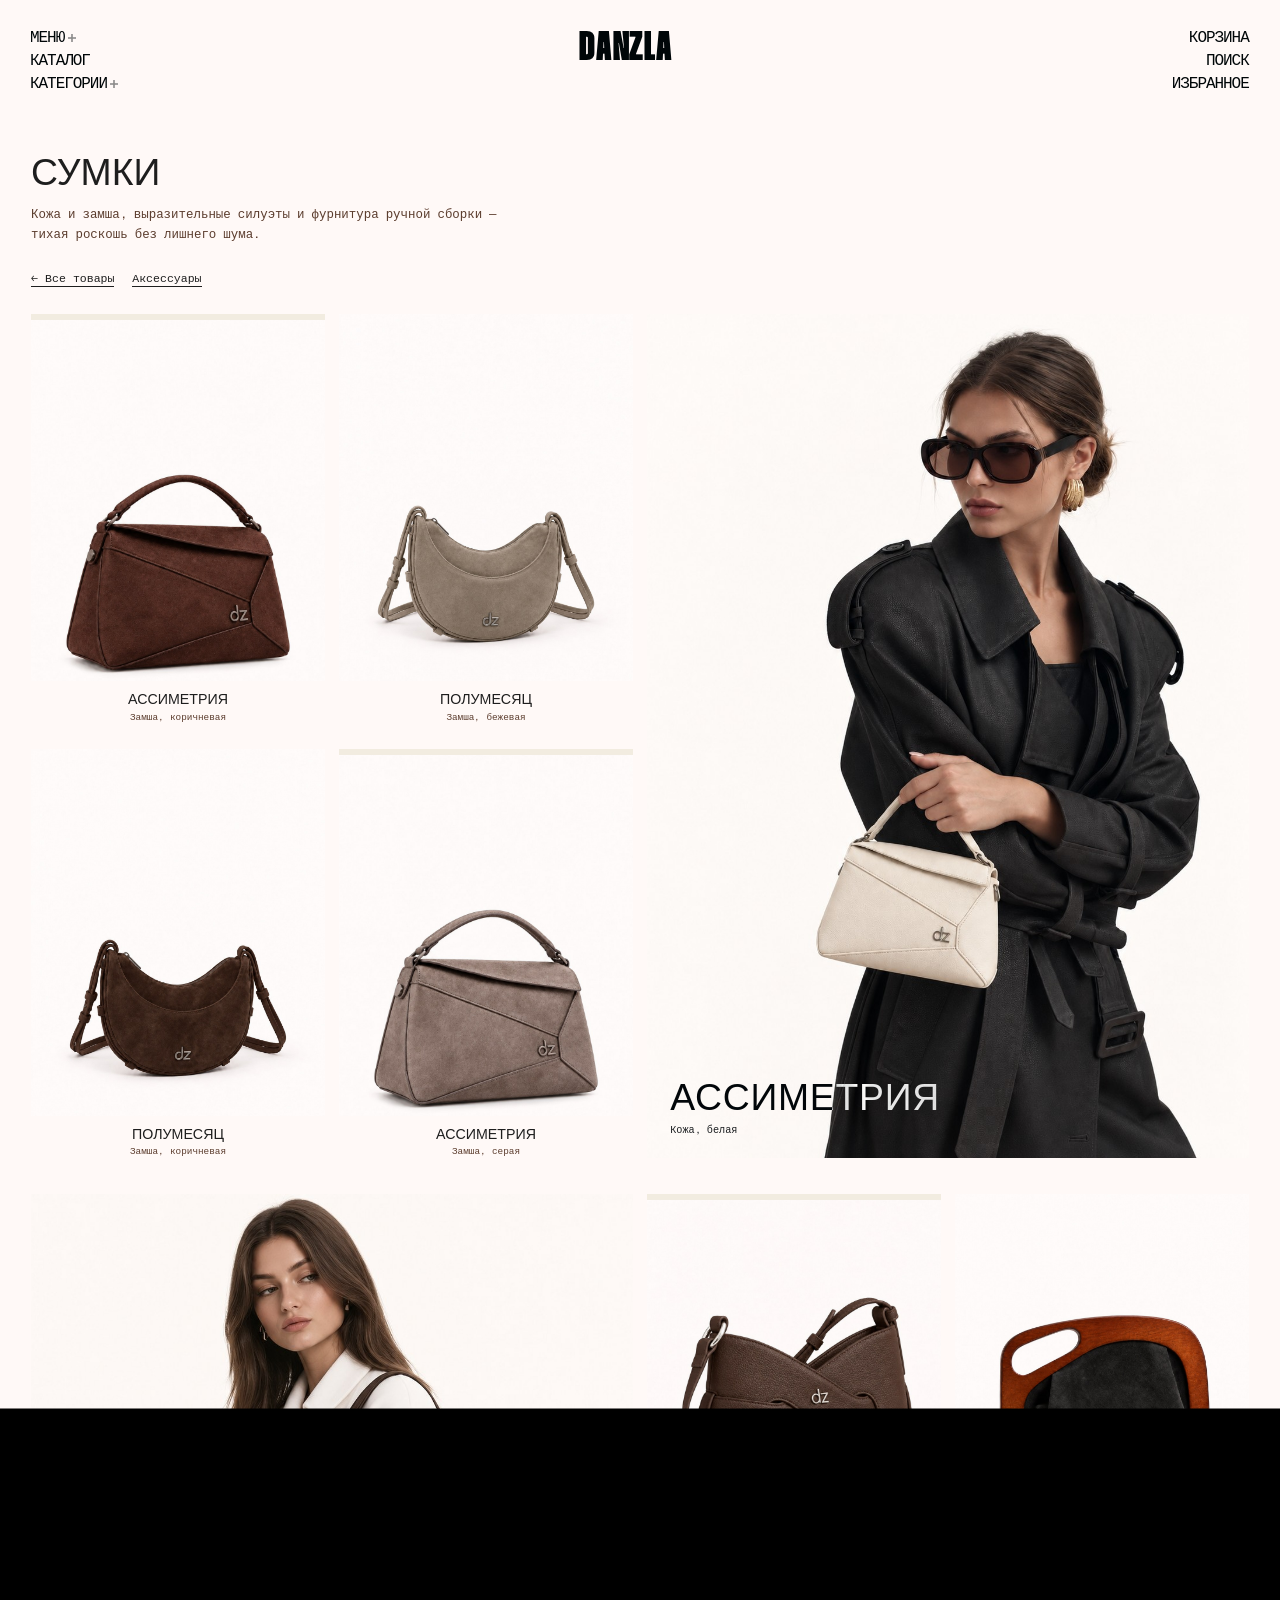
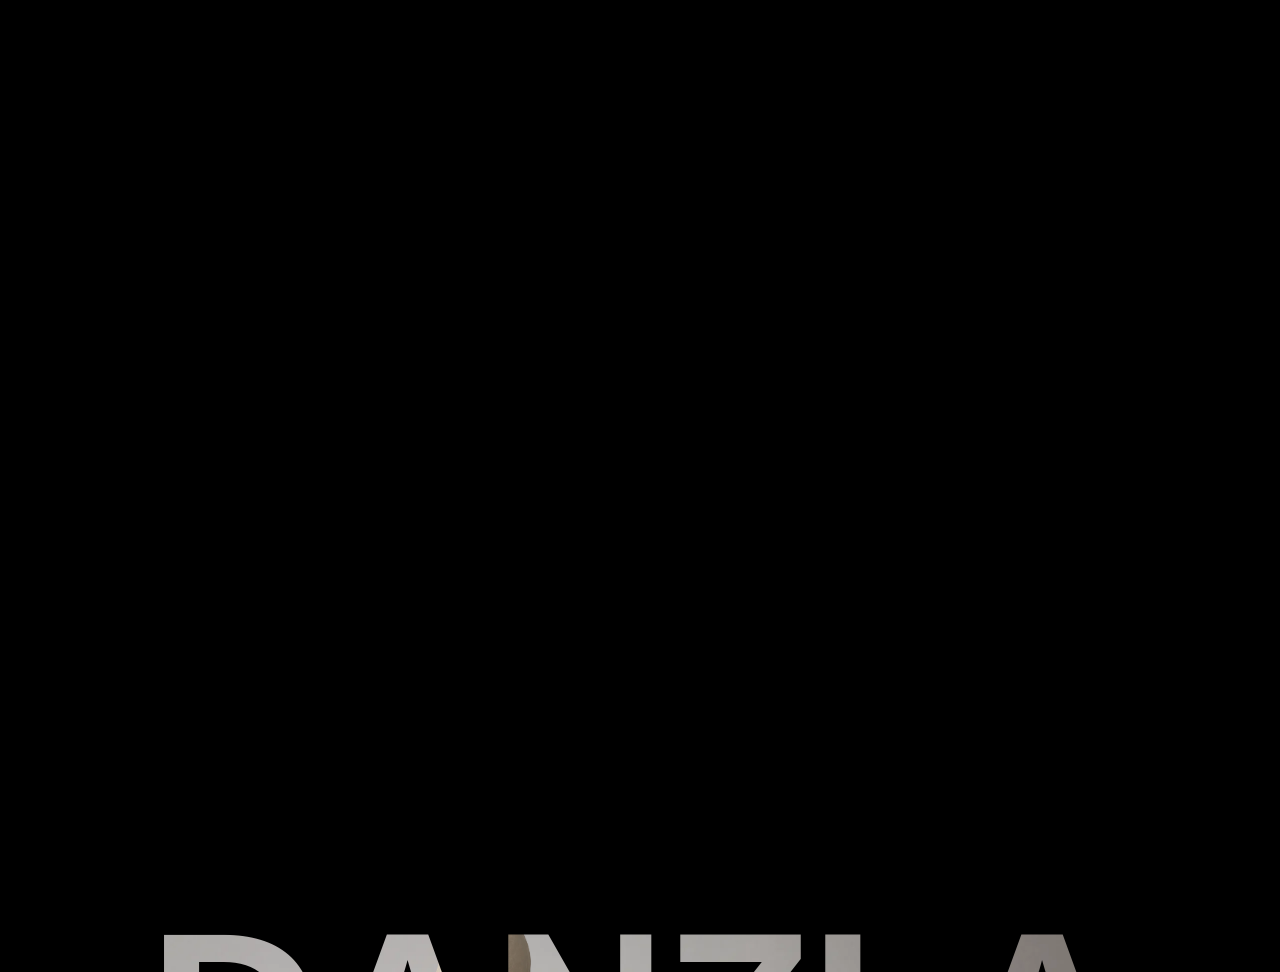
==== all-products/bags/index.html @ 5d685915 "Add trimmed DanZla preview: homepage + bags catalog page Two-page static export for review. Product " ====
<!doctype html>
<html lang="ru">
<head>
<meta charset="UTF-8">
<title>Сумки - DANZLA</title>
<meta name="description" content="Каталог сумок DANZLA - кожа и замша, выразительные силуэты, тихая роскошь без лишнего шума.">
<meta name="viewport" content="width=device-width, initial-scale=1">
<link rel="stylesheet" href="../../wp-content/themes/ref/css/main.css">
<link rel="stylesheet" href="../../wp-content/themes/ref/css/media.css">
<link rel="stylesheet" href="../../wp-content/themes/ref/css/danzla-overrides.css">
<script type="module">
import { c as dzCommon, s as dzSimpleLoader } from "../../wp-content/themes/ref/js/loader.js";
function run(){
  try { dzSimpleLoader(); } catch(e) { console.error('simpleLoader failed', e); }
  try { dzCommon(); } catch(e) { console.error('common failed', e); }
}
if (document.readyState === "loading") {
  document.addEventListener("DOMContentLoaded", run, { once: true });
} else {
  run();
}
</script>
<style>
body{background:#fff9f7}
.header{opacity:1}

.dz-shift-down{transform:scale(1.18) translateY(9%)}

.dz-catalog-hero{padding:14rem 3.5rem 3rem}
.dz-catalog-hero h1{font-size:4.2rem;text-transform:uppercase;color:#1E1E1E;margin:0 0 1rem;font-weight:500;font-family:Thunder,sans-serif}
.dz-catalog-hero p{font-family:'PP Fraktion Mono',monospace;font-size:1.4rem;color:#5C3D2E;max-width:56rem;line-height:1.6}
.dz-catalog-nav{padding:0 3.5rem 3rem;display:flex;gap:2rem;font-family:'PP Fraktion Mono',monospace;font-size:1.3rem}
.dz-catalog-nav a{color:#1E1E1E;text-decoration:none;border-bottom:1px solid #1E1E1E}

.dz-grid-group{padding:0 3.5rem 4rem;display:grid;grid-template-columns:repeat(2,1fr);gap:2.2rem 1rem;align-items:start}
.dz-grid-card{position:relative;display:flex;flex-direction:column;height:100%;text-decoration:none}
.dz-grid-card__img-wrap{position:relative;width:100%;flex:1 1 auto;aspect-ratio:4/5;overflow:hidden;background:#F2ECE0}
.dz-grid-card__img{position:absolute;inset:0;width:100%;height:100%;object-fit:cover;display:block;transition:transform .5s ease}
.dz-grid-card:hover .dz-grid-card__img{transform:scale(1.03)}
.dz-grid-card__caption{padding:1.1rem .1rem 0;text-align:center}
.dz-grid-card__title{font-family:Thunder,sans-serif;font-size:1.6rem;text-transform:uppercase;color:#1E1E1E;margin:0 0 .3rem;font-weight:500}
.dz-grid-card__color{font-family:'PP Fraktion Mono',monospace;font-size:1.05rem;color:#5C3D2E;margin:0}

.dz-grid-feature{grid-row:span 2;grid-column:span 2}
.dz-grid-feature .dz-grid-card__img-wrap{height:100%;aspect-ratio:auto}
.dz-grid-feature .dz-grid-card__caption{position:absolute;left:0;right:0;bottom:0;padding:2.4rem 2.6rem;text-align:left;mix-blend-mode:difference}
.dz-grid-feature .dz-grid-card__title{font-size:4.2rem;color:#fff;letter-spacing:.02em;font-family:Thunder,sans-serif}
.dz-grid-feature .dz-grid-card__color{color:#fff;opacity:.9;font-size:1.15rem}

@media (min-width:768px){
  .dz-grid-group{grid-template-columns:repeat(4,1fr)}
  .dz-grid-feature{grid-column:3 / 5;grid-row:1 / 3}
  .dz-grid-group--left .dz-grid-feature{grid-column:1 / 3}
}
@media (min-width:1024px){
  .dz-catalog-hero{padding-top:17rem}
  .dz-grid-group{gap:2.8rem 1.6rem}
}
</style>
</head>
<body>
    <div id="loader">
        <div></div>
        <img src="../../wp-content/themes/ref/img/transition_logo.svg" alt="transition"/>
    </div>
    <header class="header ">
        <ul class="header__hover">
            <li><span data-hover-lottie="../../wp-content/themes/ref/lottie/LOTTIE_MARKER_v1.json"></span></li>
            <li><span data-hover-lottie="../../wp-content/themes/ref/lottie/LOTTIE_MARKER_v1.json"></span></li>
            <li><span data-hover-lottie="../../wp-content/themes/ref/lottie/LOTTIE_MARKER_v1.json"></span></li>
            <li><span data-hover-lottie="../../wp-content/themes/ref/lottie/LOTTIE_MARKER_v1.json"></span></li>
            <li><span data-hover-lottie="../../wp-content/themes/ref/lottie/LOTTIE_MARKER_v1.json"></span></li>
            <li><span data-hover-lottie="../../wp-content/themes/ref/lottie/LOTTIE_MARKER_v1.json"></span></li>
        </ul>

        <div class="header__inner">
            <ul class="header__list">
                <li>
                    <button hover-link>
                        <span text-split>Меню</span>
                        <span>
                            <img src="data:image/svg+xml,%3csvg%20width='9'%20height='9'%20viewBox='0%200%209%209'%20fill='none'%20xmlns='http://www.w3.org/2000/svg'%3e%3cg%20style='mix-blend-mode:difference'%3e%3cpath%20d='M4.09091%200H4.90909V4.09091H4.09091V0Z'%20fill='white'/%3e%3cpath%20d='M4.09091%204.90909H4.90909V9H4.09091V4.90909Z'%20fill='white'/%3e%3cpath%20d='M4.90909%204.90909V4.09091H9V4.90909H4.90909Z'%20fill='white'/%3e%3cpath%20d='M0%204.90909V4.09091H4.09091V4.90909H0Z'%20fill='white'/%3e%3c/g%3e%3c/svg%3e" alt="">
                            <img src="data:image/svg+xml,%3csvg%20width='9'%20height='9'%20viewBox='0%200%209%209'%20fill='none'%20xmlns='http://www.w3.org/2000/svg'%3e%3cg%20style='mix-blend-mode:difference'%3e%3cpath%20d='M4.90909%204.91193V4.09375H9V4.91193H4.90909Z'%20fill='white'/%3e%3cpath%20d='M0%204.91193V4.09375H4.09091V4.91193H0Z'%20fill='white'/%3e%3c/g%3e%3c/svg%3e" alt="">
                        </span>
                    </button>
                </li>
                <li>
                    <button hover-link><span text-split>Корзина</span></button>
                </li>

                <li><a href="../index.html" hover-link><span text-split>Каталог</span></a></li>
                <li><button hover-link><span text-split>Поиск</span></button></li>

                <li>
                    <button hover-link><span text-split>Категории</span><span>
                            <img src="data:image/svg+xml,%3csvg%20width='9'%20height='9'%20viewBox='0%200%209%209'%20fill='none'%20xmlns='http://www.w3.org/2000/svg'%3e%3cg%20style='mix-blend-mode:difference'%3e%3cpath%20d='M4.09091%200H4.90909V4.09091H4.09091V0Z'%20fill='white'/%3e%3cpath%20d='M4.09091%204.90909H4.90909V9H4.09091V4.90909Z'%20fill='white'/%3e%3cpath%20d='M4.90909%204.90909V4.09091H9V4.90909H4.90909Z'%20fill='white'/%3e%3cpath%20d='M0%204.90909V4.09091H4.09091V4.90909H0Z'%20fill='white'/%3e%3c/g%3e%3c/svg%3e" alt="">
                            <img src="data:image/svg+xml,%3csvg%20width='9'%20height='9'%20viewBox='0%200%209%209'%20fill='none'%20xmlns='http://www.w3.org/2000/svg'%3e%3cg%20style='mix-blend-mode:difference'%3e%3cpath%20d='M4.90909%204.91193V4.09375H9V4.91193H4.90909Z'%20fill='white'/%3e%3cpath%20d='M0%204.91193V4.09375H4.09091V4.91193H0Z'%20fill='white'/%3e%3c/g%3e%3c/svg%3e" alt="">
                        </span>
                    </button>
                </li>

                <li><button hover-link><span text-split>Избранное</span></button></li>
            </ul>

            <a href="../../index.html" class="header__logo"><span class="dz-word">DanZla<span class="dz-extra">a</span><span class="dz-extra dz-extra--2">a</span></span></a>
        </div>
    </header>

    <main class="main">
        <div class="dz-catalog-hero">
            <h1>Сумки</h1>
            <p>Кожа и замша, выразительные силуэты и фурнитура ручной сборки — тихая роскошь без лишнего шума.</p>
        </div>
        <div class="dz-catalog-nav">
            <a href="../index.html">← Все товары</a>
            <a href="../accessories/index.html">Аксессуары</a>
        </div>

        <div class="dz-grid-group">
            <a href="../../products/assimetriya-bag/index.html" class="dz-grid-card">
                <div class="dz-grid-card__img-wrap">
                    <img class="dz-grid-card__img dz-shift-down" src="../../wp-content/uploads/2026/04/bags/catalog/assimetriya-korichnevyi.jpg" alt="Ассиметрия, замша коричневая">
                </div>
                <div class="dz-grid-card__caption">
                    <p class="dz-grid-card__title">Ассиметрия</p>
                    <p class="dz-grid-card__color">Замша, коричневая</p>
                </div>
            </a>
            <a href="../../products/polumesyac-hobo-bag/index.html" class="dz-grid-card">
                <div class="dz-grid-card__img-wrap">
                    <img class="dz-grid-card__img" src="../../wp-content/uploads/2026/04/bags/catalog/polumesyac-bezhevyi.jpg" alt="Полумесяц, замша бежевая">
                </div>
                <div class="dz-grid-card__caption">
                    <p class="dz-grid-card__title">Полумесяц</p>
                    <p class="dz-grid-card__color">Замша, бежевая</p>
                </div>
            </a>
            <a href="../../products/polumesyac-hobo-bag/index.html" class="dz-grid-card">
                <div class="dz-grid-card__img-wrap">
                    <img class="dz-grid-card__img" src="../../wp-content/uploads/2026/04/bags/catalog/polumesyac-korichnevyi.jpg" alt="Полумесяц, замша коричневая">
                </div>
                <div class="dz-grid-card__caption">
                    <p class="dz-grid-card__title">Полумесяц</p>
                    <p class="dz-grid-card__color">Замша, коричневая</p>
                </div>
            </a>
            <a href="../../products/assimetriya-bag/index.html" class="dz-grid-card">
                <div class="dz-grid-card__img-wrap">
                    <img class="dz-grid-card__img dz-shift-down" src="../../wp-content/uploads/2026/04/bags/catalog/assimetriya-seryi.jpg" alt="Ассиметрия, замша серая">
                </div>
                <div class="dz-grid-card__caption">
                    <p class="dz-grid-card__title">Ассиметрия</p>
                    <p class="dz-grid-card__color">Замша, серая</p>
                </div>
            </a>

            <a href="../../products/assimetriya-bag/index.html" class="dz-grid-card dz-grid-feature">
                <div class="dz-grid-card__img-wrap">
                    <img class="dz-grid-card__img" src="../../wp-content/uploads/2026/04/bags/catalog/assimetriya-lifestyle-1.jpg" alt="Ассиметрия, кожа белая">
                </div>
                <div class="dz-grid-card__caption">
                    <p class="dz-grid-card__title">Ассиметрия</p>
                    <p class="dz-grid-card__color">Кожа, белая</p>
                </div>
            </a>
        </div>

        <div class="dz-grid-group dz-grid-group--left">
            <a href="../../products/polumesyac-hobo-bag/index.html" class="dz-grid-card dz-grid-feature">
                <div class="dz-grid-card__img-wrap">
                    <img class="dz-grid-card__img" src="../../wp-content/uploads/2026/04/bags/catalog/polumesyac-lifestyle-1.jpg" alt="Полумесяц, замша коричневая" style="object-position:50% 22%">
                </div>
                <div class="dz-grid-card__caption">
                    <p class="dz-grid-card__title">Полумесяц</p>
                    <p class="dz-grid-card__color">Замша, коричневая</p>
                </div>
            </a>

            <a href="../../products/pletenka-bag/index.html" class="dz-grid-card">
                <div class="dz-grid-card__img-wrap">
                    <img class="dz-grid-card__img dz-shift-down" src="../../wp-content/uploads/2026/04/bags/catalog/pletenka-korichnevyi.jpg" alt="Плетёнка, кожа коричневая">
                </div>
                <div class="dz-grid-card__caption">
                    <p class="dz-grid-card__title">Плетёнка</p>
                    <p class="dz-grid-card__color">Кожа, коричневая</p>
                </div>
            </a>
            <a href="../../products/bokovaya-bag/index.html" class="dz-grid-card">
                <div class="dz-grid-card__img-wrap">
                    <img class="dz-grid-card__img" src="../../wp-content/uploads/2026/04/bags/catalog/bokovaya-belyi.jpg" alt="Боковая, кожа белая">
                </div>
                <div class="dz-grid-card__caption">
                    <p class="dz-grid-card__title">Боковая</p>
                    <p class="dz-grid-card__color">Кожа, белая</p>
                </div>
            </a>
            <a href="../../products/bokovaya-bag/index.html" class="dz-grid-card">
                <div class="dz-grid-card__img-wrap">
                    <img class="dz-grid-card__img" src="../../wp-content/uploads/2026/04/bags/catalog/bokovaya-seryi.jpg" alt="Боковая, замша серая">
                </div>
                <div class="dz-grid-card__caption">
                    <p class="dz-grid-card__title">Боковая</p>
                    <p class="dz-grid-card__color">Замша, серая</p>
                </div>
            </a>
            <a href="../../products/pletenka-bag/index.html" class="dz-grid-card">
                <div class="dz-grid-card__img-wrap">
                    <img class="dz-grid-card__img dz-shift-down" src="../../wp-content/uploads/2026/04/bags/catalog/pletenka-belyi.jpg" alt="Плетёнка, кожа белая">
                </div>
                <div class="dz-grid-card__caption">
                    <p class="dz-grid-card__title">Плетёнка</p>
                    <p class="dz-grid-card__color">Кожа, белая</p>
                </div>
            </a>
        </div>
    </main>

<footer class="footer">
    <picture class="footer__bg">
        <source media="(min-width: 1024px)" srcset="../../wp-content/uploads/2026/01/footer_bg_desk-scaled.webp">
        <source media="(min-width: 768px)" srcset="../../wp-content/uploads/2026/01/footer_bg_tablet.webp">
        <img src="../../wp-content/themes/ref/img/footer_bg_mob.webp.pagespeed.ce.rooCEJ9UWX.webp" alt="">
    </picture>
    <picture class="footer__img">
        <img src="../../wp-content/uploads/2026/01/footer_img.webp.pagespeed.ce.jZQ1kIoT3p.webp" alt="">
    </picture>
    <div class="footer__discount" data-lottie="../../wp-content/themes/ref/lottie/FOOTER_LOTTIE_v1.json" style="display:none">
        <button></button>
    </div>
    <div class="container">
        <div class="footer__top">
            <ul class="footer__nav">
                <li>
                    <a href="../index.html" class="" hover-link>
                        <span data-hover-lottie="../../wp-content/themes/ref/lottie/LOTTIE_MARKER_v1.json" hover-lottie></span>
                        <span text-split>Каталог</span>
                    </a>
                </li>
                <li>
                    <a href="../index.html" class="" hover-link>
                        <span data-hover-lottie="../../wp-content/themes/ref/lottie/LOTTIE_MARKER_v1.json" hover-lottie></span>
                        <span text-split>Категории</span>
                    </a>
                </li>
                <li>
                    <a href="../../about/index.html" class="" hover-link>
                        <span data-hover-lottie="../../wp-content/themes/ref/lottie/LOTTIE_MARKER_v1.json" hover-lottie></span>
                        <span text-split>О бренде</span>
                    </a>
                </li>
                <li>
                    <a href="../../%D1%81ampaign/index.html" class="" hover-link>
                        <span data-hover-lottie="../../wp-content/themes/ref/lottie/LOTTIE_MARKER_v1.json" hover-lottie></span>
                        <span text-split>Кампания</span>
                    </a>
                </li>
                <li>
                    <a href="../../contact/index.html" class="" hover-link>
                        <span data-hover-lottie="../../wp-content/themes/ref/lottie/LOTTIE_MARKER_v1.json" hover-lottie></span>
                        <span text-split>Контакты</span>
                    </a>
                </li>
                <li>
                    <a href="../../collections/index.html" class="" hover-link>
                        <span data-hover-lottie="../../wp-content/themes/ref/lottie/LOTTIE_MARKER_v1.json" hover-lottie></span>
                        <span text-split>Коллекции</span>
                    </a>
                </li>
                <li>
                    <a href="#" class="" hover-link>
                        <span data-hover-lottie="../../wp-content/themes/ref/lottie/LOTTIE_MARKER_v1.json" hover-lottie></span>
                        <span text-split>Распродажа</span>
                    </a>
                </li>
                <li>
                    <a href="#" class="disable" hover-link>
                        <span data-hover-lottie="../../wp-content/themes/ref/lottie/LOTTIE_MARKER_v1.json" hover-lottie></span>
                        <span text-split>Журнал</span>
                    </a>
                </li>
            </ul>
            <ul class="footer__nav">
                <li>
                    <a href="../../terms/index.html" class="" hover-link>
                        <span data-hover-lottie="../../wp-content/themes/ref/lottie/LOTTIE_MARKER_v1.json" hover-lottie></span>
                        <span text-split>Возврат</span>
                    </a>
                </li>
                <li>
                    <a href="../../terms/index.html" class="" hover-link>
                        <span data-hover-lottie="../../wp-content/themes/ref/lottie/LOTTIE_MARKER_v1.json" hover-lottie></span>
                        <span text-split>Реквизиты</span>
                    </a>
                </li>
                <li>
                    <a href="../../terms/index.html" class="" hover-link>
                        <span data-hover-lottie="../../wp-content/themes/ref/lottie/LOTTIE_MARKER_v1.json" hover-lottie></span>
                        <span text-split>Доставка и оплата</span>
                    </a>
                </li>
                <li>
                    <a href="../../terms/index.html" class="" hover-link>
                        <span data-hover-lottie="../../wp-content/themes/ref/lottie/LOTTIE_MARKER_v1.json" hover-lottie></span>
                        <span text-split>Вопросы и ответы</span>
                    </a>
                </li>
            </ul>
        </div>

        <div class="footer__mid">
            <a href="../../index.html" class="footer__logo">
                <img src="../../wp-content/themes/ref/img/footer_logo.svg" alt="">
            </a>
            <p class="footer__title">Подписаться <span><strong>(</strong>последние новости<strong>)</strong></span></p>

            <form class="footer__form">
                <label class="footer__label input">
                    <span class="input__label">Email</span>
                    <span class="input__error" style="display: none">Неверный email, введите корректный адрес</span>
                    <input type="email" name="email" placeholder="." required autocomplete>
                </label>
                <button type="submit" class="footer__submit" hover-link>
                    <span data-hover-lottie="../../wp-content/themes/ref/lottie/LOTTIE_MARKER_v1.json" hover-lottie></span>
                    <span text-split>Подписаться</span>
                </button>
            </form>
        </div>
        <div class="footer__bottom">
            <p text-split>©2026_DANZLA</p>
            <a href="../../terms/index.html" hover-link>
                <span data-hover-lottie="../../wp-content/themes/ref/lottie/LOTTIE_MARKER_v1.json" hover-lottie></span>
                <span text-split>Политика конфиденциальности</span>

            </a>
            <button class="footer__dev" credit hover-link>
                <span data-hover-lottie="../../wp-content/themes/ref/lottie/LOTTIE_MARKER_v1.json" hover-lottie></span>
                <span text-split>Разработка</span>
            </button>
            <a href="#" target="_blank" rel="noopener noreferrer" hover-link>
                <span data-hover-lottie="../../wp-content/themes/ref/lottie/LOTTIE_MARKER_v1.json" hover-lottie></span>
                <span text-split>IG</span>
            </a>
        </div>
    </div>
</footer>

<script>
(function(){
  setTimeout(function(){
    try{
      var l = window.lenis;
      if(l && l.isStopped && typeof l.start === 'function'){
        l.start();
      }
    }catch(e){}
  }, 2500);
})();
</script>
</body>
</html>
---- wp-content/themes/ref/css/main.css ----
:where(:not(html,iframe,canvas,img,svg,video,audio):not(svg *,symbol *)){all:unset;display:revert}html{-moz-text-size-adjust:none;-webkit-text-size-adjust:none;text-size-adjust:none}a,button{cursor:revert}menu,ol,summary,ul{list-style:none}ol{counter-reset:revert}img{max-block-size:100%;max-inline-size:100%}table{border-collapse:collapse}input,textarea{-webkit-user-select:auto}textarea{white-space:revert}meter{-webkit-appearance:revert;-moz-appearance:revert;appearance:revert}:where(pre){all:revert;box-sizing:border-box}::-moz-placeholder{color:unset}::placeholder{color:unset}:where([hidden]){display:none}:where([contenteditable]:not([contenteditable=false])){-moz-user-modify:read-write;-webkit-user-modify:read-write;-webkit-line-break:after-white-space;overflow-wrap:break-word;-webkit-user-select:auto}:where([draggable=true]){-webkit-user-drag:element}:where(dialog:modal){all:revert;box-sizing:border-box}::-webkit-details-marker{display:none}:root{font-size:2.6666666667vw}@media (min-width:768px) and (max-width:1023px){:root{font-size:1.3020833333vw}}@media (min-width:1024px){:root{font-size:.6944444444vw}}.h2{color:var(--Red-Main,#ed3833);font-size:2rem;font-weight:500;line-height:2rem}@font-face{font-display:swap;font-family:Thunder;font-style:normal;font-weight:100;src:url(../../../../fonts/Thunder-ThinLC.woff2) format("woff2")}@font-face{font-display:swap;font-family:Thunder;font-style:normal;font-weight:200;src:url(../../../../fonts/Thunder-ExtraLightLC.woff2) format("woff2")}@font-face{font-display:swap;font-family:Thunder;font-style:normal;font-weight:300;src:url(../../../../fonts/Thunder-LightLC.woff2) format("woff2")}@font-face{font-display:swap;font-family:Thunder;font-style:normal;font-weight:400;src:url(../../../../fonts/Thunder-LC.woff2) format("woff2")}@font-face{font-display:swap;font-family:Thunder;font-style:normal;font-weight:500;src:url(../../../../fonts/Thunder-MediumLC.woff2) format("woff2")}@font-face{font-display:swap;font-family:Thunder;font-style:normal;font-weight:600;src:url(../../../../fonts/Thunder-SemiBoldLC.woff2) format("woff2")}@font-face{font-display:swap;font-family:Thunder;font-style:normal;font-weight:700;src:url(../../../../fonts/Thunder-BoldLC.woff2) format("woff2")}@font-face{font-display:swap;font-family:Thunder;font-style:normal;font-weight:800;src:url(../../../../fonts/Thunder-ExtraBoldLC.woff2) format("woff2")}@font-face{font-display:swap;font-family:Thunder;font-style:normal;font-weight:900;src:url(../../../../fonts/Thunder-BlackLC.woff2) format("woff2")}@font-face{font-display:swap;font-family:PP Fraktion Mono;font-style:normal;font-weight:400;src:url(../../../../fonts/PPFraktionMono-Regular-BF675904a6a1564.otf) format("opentype")}@font-face{font-display:swap;font-family:PP Fraktion Mono;font-style:normal;font-weight:700;src:url(../../../../fonts/PPFraktionMono-Bold-BF675904a6c4c6e.otf) format("opentype")}.button,.h2{font-style:normal;text-transform:uppercase}.button{align-items:center;display:flex;font-size:1.7rem;font-weight:600;gap:.2rem;height:6rem;justify-content:center;line-height:1.7rem;transition:opacity .4s;width:100%}.button strong{font-weight:100}.button.disable{opacity:.5!important;pointer-events:none}.button__block{position:relative}.button__lottie{display:block;height:70%;left:50%;pointer-events:none;position:absolute;top:40%;transform:translate(-50%,-50%);width:100%;z-index:2}.button__lottie svg{display:block;height:100%;width:100%}.button--black{background:url(../../../../img/button_bg.webp) no-repeat 50%/100% 100%;color:#fff;position:relative}.link{color:var(--Black,#000);font-size:1.7rem;font-style:normal;font-weight:600;line-height:1.7rem;text-transform:uppercase}.link strong{font-weight:100}.link>span{position:relative}.link>span span:last-child{height:60%;left:50%;pointer-events:none;position:absolute;top:30%;transform:translate(-50%,-50%);width:100%;z-index:2}.scroll{height:1.1rem;margin:-.5rem 0;overflow:hidden;pointer-events:none;position:relative}.scroll:after{background:var(--Red-1,#eedfdf);content:"";height:1px;left:0;position:absolute;right:0;top:50%;transform:translateY(-50%);width:100%;z-index:-1}.scroll__fill{bottom:0;display:flex;height:100%;left:0;position:absolute;top:0;width:20%}.scroll__fill img,.scroll__fill svg{aspect-ratio:2/1;display:flex;height:auto;left:-.1rem;max-height:none;max-width:none;position:absolute;top:50%;transform:translateY(-50%);width:calc(100% + .2rem)}.header{opacity:0}.header.hide .header__inner{transform:translateY(-200%)}.header__inner{color:#fff;left:1.6rem;mix-blend-mode:difference;position:fixed;right:1.6rem;top:1.4rem;transition:transform .3s;z-index:1000}.header__list{display:grid;gap:.7rem 10rem;grid-template-columns:1fr 1fr}.header__list>li{transition:transform .4s .4s}.header__list>li.active span:nth-of-type(2) img:first-child{opacity:0}.header__list>li.active span:nth-of-type(2) img:last-child{opacity:1}.header__list>li>a,.header__list>li>button{align-items:flex-end;display:flex;font-family:PP Fraktion Mono,monospace;font-size:1.2rem;font-style:normal;font-weight:400;gap:.4rem;letter-spacing:-.12rem;line-height:1rem;text-transform:uppercase;transition:transform .4s;width:-moz-max-content;width:max-content}.header__list>li>a strong,.header__list>li>button strong{font-size:.9rem;letter-spacing:-.09rem;line-height:.8rem;margin-left:.2rem}.header__list>li>a.disable,.header__list>li>button.disable{opacity:.5;pointer-events:none}.header__list>li>a:hover span:first-of-type:after,.header__list>li>button:hover span:first-of-type:after{clip-path:inset(0 0 0 0);transform:translate(-50%,50%) scaleX(1)}.header__list>li>a span:nth-of-type(2),.header__list>li>button span:nth-of-type(2){display:flex;flex-shrink:0;height:.8rem;position:relative;width:.8rem}.header__list>li>a span:nth-of-type(2) img,.header__list>li>button span:nth-of-type(2) img{top:0;right:0;bottom:0;left:0;position:absolute}.header__list>li>a span:nth-of-type(2) img:last-of-type,.header__list>li>button span:nth-of-type(2) img:last-of-type{opacity:0}.header__logo{display:block;left:50%;margin-left:1.3rem;position:absolute;top:0;transform:translate(-50%) scale(1);transform-origin:top;transition:transform .6s .3s;width:16.8rem}.header__logo svg{display:block;height:auto;width:100%}.header__logo svg>path:first-of-type,.header__logo svg>path:nth-of-type(2){opacity:0;transition-duration:.2s;transition-property:opacity;transition-timing-function:ease}.header__logo svg>path:first-of-type{transition-delay:.2s}.header__logo svg>path:nth-of-type(2){transition-delay:0s}.header__logo:hover svg>path:first-of-type,.header__logo:hover svg>path:nth-of-type(2){opacity:1}.header__logo:hover svg>path:first-of-type{transition-delay:0s}.header__logo:hover svg>path:nth-of-type(2){transition-delay:.1s}.header__logo{display:flex;align-items:center;justify-content:center}.dz-word{font-family:Thunder,sans-serif;font-weight:800;font-size:1.9rem;line-height:1;letter-spacing:.02em;text-transform:uppercase;white-space:nowrap}@media (min-width:768px){.dz-word{font-size:2.6rem}}@media (min-width:1024px){.dz-word{font-size:4.6rem}}.dz-extra{display:inline-block;vertical-align:-.27em;max-width:0;opacity:0;overflow:hidden;transition:max-width .3s ease,opacity .2s ease}.header__logo:hover .dz-extra{max-width:1em;opacity:1;transition:max-width .3s ease .1s,opacity .2s ease .15s}.header__logo:hover .dz-extra--2{transition-delay:.25s,.3s}.header.noAnim .header__logo{transform:translate(-50%) scale(1)}.header.noAnim .header__hover li,.header.noAnim .header__hover li span,.header.noAnim .header__list>li,.header.noAnim .header__list>li a,.header.noAnim .header__list>li button,.header.noAnim .header__text,.header.noAnim .header__text span{transform:none!important}@media (max-width:767px){.header.small .header__logo{transform:translate(-50%) scale(.7);transition:transform .6s}.header.small .header__list>li{transition:transform .4s}.header.small .header__list>li>a,.header.small .header__list>li>button{transition:transform .4s .4s}.header.small .header__list>li:nth-of-type(4){transform:translate(-4.18rem)}.header.small .header__list>li:nth-of-type(4) a,.header.small .header__list>li:nth-of-type(4) button{transform:translateY(-1.7rem)}.header.small .header__list>li:nth-of-type(5){transform:translate(3.76rem)}.header.small .header__list>li:nth-of-type(5) a,.header.small .header__list>li:nth-of-type(5) button{transform:translateY(-1.7rem)}.header.noAnim .header__logo{transform:translate(-50%) scale(1)!important;width:16.8rem!important}.header.noAnim .header__list>li a,.header.noAnim .header__list>li button,.header.noAnim .header__list>li:nth-of-type(4),.header.noAnim .header__list>li:nth-of-type(4) a,.header.noAnim .header__list>li:nth-of-type(4) button,.header.noAnim .header__list>li:nth-of-type(5),.header.noAnim .header__list>li:nth-of-type(5) a,.header.noAnim .header__list>li:nth-of-type(5) button{transform:none!important}.header__hover,.header__list>li:nth-of-type(3),.header__list>li:nth-of-type(6){display:none}.header__list>li:nth-of-type(4){grid-column:2/3;grid-row:2/3}.header__list>li:nth-of-type(2),.header__list>li:nth-of-type(4){display:flex;justify-content:flex-end}.header__text{display:none}}@media (min-width:768px){.header__hover li{display:flex;height:.8rem;pointer-events:none;position:fixed;transition:transform .4s .4s;z-index:1010}.header__hover li span{display:flex;height:100%;transition:transform .4s;width:100%}.header__hover li span svg{height:100%;width:100%}.header__hover li:first-of-type{left:3.5rem;top:1.65rem;width:4rem}.header__hover li:nth-of-type(2){right:3.5rem;top:1.65rem;width:3.8rem}.header__hover li:nth-of-type(3){left:3.5rem;top:3.65rem;width:6rem}.header__hover li:nth-of-type(4){right:3.5rem;top:3.65rem;width:4.5rem}.header__hover li:nth-of-type(5){left:3.5rem;top:5.85rem;width:8rem}.header__hover li:nth-of-type(6){right:3.3rem;top:5.85rem;width:8rem}.header__inner{left:3.2rem;right:3.2rem;top:1.3rem}.header.small .header__hover li{transition:transform .4s}.header.small .header__hover li span{transition:transform .4s .4s,clip-path .2s}.header.small .header__hover li:nth-of-type(3){transform:translate(5.94rem)}.header.small .header__hover li:nth-of-type(3) span{transform:translateY(-2.1rem)}.header.small .header__hover li:nth-of-type(4){transform:translate(-14.56rem)}.header.small .header__hover li:nth-of-type(4) span{transform:translateY(-2.1rem)}.header.small .header__hover li:nth-of-type(5){transform:translate(13.22rem)}.header.small .header__hover li:nth-of-type(5) span{transform:translateY(-4.2rem)}.header.small .header__hover li:nth-of-type(6){transform:translate(-5.3rem)}.header.small .header__hover li:nth-of-type(6) span{transform:translateY(-4.2rem)}.header.small .header__text{transform:translate(5.6rem);transition:transform .4s}.header.small .header__text span{transform:translateY(-3.1rem);transition:transform .4s .4s}.header.small .header__logo{transform:translate(-50%) scale(.7);transition:transform .6s}.header.small .header__list>li{transition:transform .4s}.header.small .header__list>li a,.header.small .header__list>li button{transition:transform .4s .4s}.header.small .header__list>li:nth-of-type(3){transform:translate(5.98rem)}.header.small .header__list>li:nth-of-type(3) a,.header.small .header__list>li:nth-of-type(3) button{transform:translateY(-2.6rem)}.header.small .header__list>li:nth-of-type(4){transform:translate(-16.33rem)}.header.small .header__list>li:nth-of-type(4) a,.header.small .header__list>li:nth-of-type(4) button{transform:translateY(-2.6rem)}.header.small .header__list>li:nth-of-type(5){transform:translate(13.27rem)}.header.small .header__list>li:nth-of-type(5) a,.header.small .header__list>li:nth-of-type(5) button{transform:translateY(-5.2rem)}.header.small .header__list>li:nth-of-type(6){transform:translate(-7.29rem)}.header.small .header__list>li:nth-of-type(6) a,.header.small .header__list>li:nth-of-type(6) button{transform:translateY(-5.2rem)}.header.noAnim .header__logo{transform:translate(-50%) scale(1)!important}.header.noAnim .header__hover li,.header.noAnim .header__hover li span,.header.noAnim .header__list>li,.header.noAnim .header__list>li a,.header.noAnim .header__list>li button,.header.noAnim .header__text,.header.noAnim .header__text span{transform:none!important}.header__list{gap:.8rem 10rem}.header__list>li>a,.header__list>li>button{font-size:1.8rem;line-height:1.8rem}.header__list>li>a span:nth-of-type(2),.header__list>li>button span:nth-of-type(2){height:.9rem;margin-bottom:.1rem;width:.9rem}.header__list>li:nth-of-type(2),.header__list>li:nth-of-type(4),.header__list>li:nth-of-type(6){display:flex;justify-content:flex-end}.header__logo{margin-left:2rem;top:.2rem;width:17.6rem}.header__text{bottom:-.2rem;font-size:1.4rem;font-style:normal;font-weight:400;left:17.6rem;line-height:1.4rem;opacity:.5;pointer-events:none;position:absolute;text-transform:uppercase;transition:transform .4s .4s}.header__text span{display:block;transition:transform .4s}.header__text strong{font-weight:100}}@media (min-width:1024px){.header__hover li:first-of-type,.header__hover li:nth-of-type(2){top:3.35rem}.header__hover li:nth-of-type(3),.header__hover li:nth-of-type(4){top:5.45rem}.header__hover li:nth-of-type(5),.header__hover li:nth-of-type(6){top:7.55rem}.header__inner{left:3.4rem;right:3.5rem;top:3.1rem}.header.small .header__text{transform:translate(15.6rem)}.header.small .header__text span{transform:translateY(-4.1rem)}.header.small .header__hover li:nth-of-type(3){transform:translate(11.7rem)}.header.small .header__hover li:nth-of-type(4){transform:translate(-26.07rem)}.header.small .header__hover li:nth-of-type(5){transform:translate(24.74rem)}.header.small .header__hover li:nth-of-type(6){transform:translate(-11.06rem)}.header.small .header__list>li{transition:transform .4s}.header.small .header__list>li a,.header.small .header__list>li button{transition:transform .4s .4s}.header.small .header__list>li:nth-of-type(3){transform:translate(13.78rem)}.header.small .header__list>li:nth-of-type(4){transform:translate(-31.93rem)}.header.small .header__list>li:nth-of-type(5){transform:translate(28.88rem)}.header.small .header__list>li:nth-of-type(6){transform:translate(-15.1rem)}.header.noAnim .header__hover li,.header.noAnim .header__list>li,.header.noAnim .header__text,.header.noAnim .header__text span{transform:none}.header__list>li>a span:nth-of-type(2),.header__list>li>button span:nth-of-type(2){margin-bottom:.2rem}.header__text{left:25.6rem}}.menu{height:100%;top:0;right:0;bottom:0;left:0;isolation:isolate;opacity:0;pointer-events:none;position:fixed;transition:visibility 0s 1.5s;visibility:hidden;z-index:800}.menu.is-mounted{opacity:1}.menu--categories{z-index:810}.menu.active{pointer-events:auto;transition:visibility 0s;visibility:visible}.menu.active .menu__contact-list li,.menu.active .menu__list li,.menu.active .menu__text,.menu.active .menu__title{transform:scaleY(1);transition:transform .6s cubic-bezier(.75,0,.25,1) .4s}.menu.is-hover-ready .menu__item.active .menu__item-list li,.menu.is-hover-ready .menu__item.active .menu__item-list li:first-of-type,.menu.is-hover-ready .menu__item.active .menu__item-list li:nth-of-type(2),.menu.is-hover-ready .menu__item.active .menu__item-list li:nth-of-type(3),.menu.is-hover-ready .menu__item.active .menu__item-list li:nth-of-type(4),.menu.is-hover-ready .menu__item.active .menu__item-list li:nth-of-type(5),.menu.is-hover-ready .menu__item.active .menu__item-main{transition:transform .8s cubic-bezier(.75,0,.25,1)}.menu__inner{display:flex;flex-direction:column;height:100%;overflow-y:auto;padding:5.5rem .9rem 1.6rem .6rem;scrollbar-width:none}.menu__inner::-webkit-scrollbar{display:none}.menu__list{display:flex;flex-direction:column;margin-bottom:1.2rem;mix-blend-mode:difference;overflow-x:auto;padding:2rem 0 1rem;scrollbar-width:none}.menu__list::-webkit-scrollbar{display:none}.menu__list>li{transform:scaleY(0);transform-origin:bottom;transition:transform .6s cubic-bezier(.75,0,.25,1)}.menu__list>li.disable{pointer-events:none}.menu__list>li.disable>a>div:first-child{color:#ffffff40}.menu__list>li.disable>a>div:first-child span{mix-blend-mode:normal}.menu__list>li>a{align-items:flex-start;display:flex;justify-content:space-between;padding:.6rem 0}.menu__list>li>a>div{color:#fff;font-size:2.4rem;font-style:normal;font-weight:500;height:2.4rem;line-height:100%;text-transform:uppercase;transition:font-size .4s}.menu__list>li>a>div span:first-of-type,.menu__list>li>a>div span:last-of-type{font-weight:100}.menu__list>li>a>div:first-of-type{position:relative;width:-moz-max-content;width:max-content}.menu__list>li>a>div:first-of-type>div{height:60%;left:50%;pointer-events:none;position:absolute;top:33%;transform:translate(-50%,-50%);width:90%;z-index:2}.menu__list>li>a>div:first-of-type>div svg{height:100%;width:100%}.menu__list>li>a>div:nth-child(2){font-size:1.6rem}@media (hover:hover){.menu__list>li>a:hover>div:first-child,.menu__list>li>a:hover>div:nth-child(2){font-size:2rem}}.menu__contact-list{display:flex;justify-content:space-between;margin-top:auto;mix-blend-mode:difference}.menu__contact-list>li{color:#fff;font-family:PP Fraktion Mono,monospace;font-size:1.2rem;font-style:normal;font-weight:400;letter-spacing:-.12rem;line-height:1rem;text-transform:uppercase;transform:scaleY(0);transform-origin:bottom;transition:transform .6s cubic-bezier(.75,0,.25,1);width:13rem}.menu__contact-list>li:nth-of-type(2){text-align:center;width:5rem}.menu__contact-list>li:nth-of-type(3){text-align:right}.menu__contact-list>li a,.menu__contact-list>li button{display:block;position:relative}.menu__contact-list>li a span:first-of-type,.menu__contact-list>li button span:first-of-type{height:60%;left:50%;pointer-events:none;position:absolute;top:25%;transform:translate(-50%,-50%);width:90%;z-index:2}.menu__contact-list>li a span:nth-of-type(2),.menu__contact-list>li button span:nth-of-type(2){mix-blend-mode:difference}.menu__item.active .menu__item-main{transform:scaleX(1);transform-origin:left}.menu__item.active .menu__item-list li{transform:scaleX(1);transform-origin:right}.menu__item-main{transform:scaleX(0);transform-origin:right}.menu__item-list li,.menu__item-main{transition:transform .8s cubic-bezier(.75,0,.25,1)}.menu__item-list li{transform:scaleX(0);transform-origin:left}.menu__title{color:#fff;font-size:6.4rem;font-style:normal;font-weight:800;line-height:5.1rem;margin-left:1rem;margin-top:auto;mix-blend-mode:difference;position:relative;text-transform:uppercase;text-wrap:nowrap;transform:scaleY(0);transform-origin:bottom;transition:transform .6s cubic-bezier(.75,0,.25,1)}.menu__title strong{font-size:3rem;font-weight:800;line-height:2.4rem;margin-left:-1rem}.menu__title strong i{font-weight:300}.menu__title>span{display:block;transform:scaleY(0);transform-origin:top;transition:transform .3s cubic-bezier(.75,0,.25,1)}.menu__title>span:not(:first-child){bottom:0;left:0;position:absolute}.menu__title>span.active{transform:scaleY(1);transform-origin:bottom;transition:transform .3s cubic-bezier(.75,0,.25,1) .1s}.menu__popup{background:#fff;border:.5px solid var(--Red-1,#eedfdf);bottom:1.6rem;padding:1.6rem;pointer-events:none;position:fixed;right:1.6rem;transform:rotate(-90deg) translate(5rem,20rem);transform-origin:right top;transition:transform .7s cubic-bezier(.75,0,.25,1),visibility 0s linear .5s;visibility:hidden;width:34.3rem;z-index:805}.menu__popup.visible{pointer-events:auto;transform:rotate(0) translate(0);transition:transform .8s cubic-bezier(.75,0,.25,1),visibility 0s;visibility:visible}.menu__popup-img{bottom:7.9rem;left:30.2rem;pointer-events:none;position:absolute;width:21.4rem}.menu__popup-inner{border:1px dashed #000;display:flex;flex-direction:column;padding:1.7rem 1.6rem 1.9rem;position:relative}.menu__popup-close{height:3.2rem;position:absolute;right:.3rem;top:.7rem;transition:color .5s .2s;width:3.2rem;z-index:5}.menu__popup-close span{flex-shrink:0;height:4rem;left:50%;position:absolute;top:50%;transform:translate(-50%,-50%);width:4rem;z-index:-1}.menu__popup-close svg{height:100%;width:100%}@media (hover:hover){.menu__popup-close:hover{color:#fff;transition:color .5s}}.menu__popup-title{font-size:1.8rem;font-style:normal;font-weight:600;line-height:1.6rem;margin-bottom:3.6rem;text-transform:uppercase}.menu__popup-text{display:none}.menu__popup-buttons{display:flex;justify-content:space-between}.menu__popup-group{align-items:center;display:flex;flex-direction:column;gap:1rem}.menu__popup-label{font-family:Inter;font-size:1.1rem;font-style:normal;font-weight:500;letter-spacing:-.04rem;line-height:1.1rem;text-align:center;text-transform:uppercase}.menu__popup-button{font-size:1.3rem;font-style:normal;font-weight:500;height:2.6rem;letter-spacing:.08rem;line-height:1.3rem;padding-top:.2rem;width:13.3rem}@media (max-width:767px){.menu__contact-list{padding:0 .5rem 0 .9rem}}@media (max-width:1023px){.menu__item-list,.menu__text{display:none}.menu__item-main{top:0;right:0;bottom:0;left:0;position:absolute;z-index:-1}.menu__item-main img,.menu__item-main video{height:100%;-o-object-fit:cover;object-fit:cover;-o-object-position:top;object-position:top;width:100%}.menu__contact-list>li>strong{display:none}}@media (min-width:768px){.menu__inner{padding:8rem 2.5rem 1.5rem 2.2rem}.menu__list li:has([favorites]){display:none}.menu__contact-list{padding:0 .6rem 0 .9rem}.menu__contact-list>li{font-size:1.3rem;line-height:1.3rem;width:15rem}.menu__contact-list>li:nth-of-type(2){text-align:center;width:6rem}.menu__title{font-size:10.6rem;line-height:8.5rem;margin-left:.9rem}.menu__title strong{margin-left:-1.5rem}.menu__popup{bottom:3.2rem;right:15.5rem;width:45.8rem}.menu__popup-img{bottom:10.1rem;left:41.3rem}.menu__popup-close{right:.6rem;top:.6rem}.menu__popup-title{margin-bottom:1.6rem}.menu__popup-text{color:var(--Black,rgba(0,0,0,.9));display:flex;flex-direction:column;font-family:Inter;font-size:1.1rem;font-style:normal;font-weight:500;letter-spacing:-.04rem;line-height:1.1rem;margin-bottom:4.7rem;text-transform:uppercase}.menu__popup-text strong{color:#ed3a34e6}.menu__popup-text span:last-child{margin-left:19.1rem}.menu__popup-buttons{display:flex;gap:1.2rem;justify-content:center}.menu__popup-group{gap:1.6rem}}@media (min-width:1024px){.menu:after{bottom:0;left:0;top:0;width:53.4rem;z-index:-2}.menu:after,.menu:before{content:"";position:absolute}.menu:before{background:#fff9f7;display:block;height:100%;top:0;right:0;bottom:0;left:0;transform:scaleY(0);transform-origin:top center;transition:transform .8s cubic-bezier(.75,0,.25,1) .65s;width:100%;z-index:-1}.menu.active{transition:visibility 0s}.menu.active:before{transform:scaleY(1);transition:transform .8s}.menu.active .menu__contact-list li,.menu.active .menu__list li,.menu.active .menu__text{transition:transform .6s cubic-bezier(.75,0,.25,1) .7s}.menu__item.active .menu__item-list li,.menu__item.active .menu__item-main{transition:transform .8s cubic-bezier(.75,0,.25,1) .4s}.menu__item.active .menu__item-list li:first-of-type{transition:transform .8s cubic-bezier(.75,0,.25,1) .6s}.menu__item.active .menu__item-list li:nth-of-type(2),.menu__item.active .menu__item-list li:nth-of-type(3){transition:transform .8s cubic-bezier(.75,0,.25,1) .5s}.menu__inner{padding:10.4rem 3.1rem 1.7rem 2.5rem;width:53.4rem}.menu__contact-list{padding:0}.menu__contact-list>li:nth-of-type(2){gap:.2rem}.menu__list{padding-top:0}.menu__item-main{bottom:0;left:0;position:absolute;top:0;width:53.4rem;z-index:-1}.menu__item-main img,.menu__item-main video{height:100%;-o-object-fit:cover;object-fit:cover;-o-object-position:top;object-position:top;width:100%}.menu__item-list{aspect-ratio:74.3/69;bottom:1.8rem;display:grid;gap:.7rem;grid-template-columns:15.4fr 18.9fr 20.6fr 17.3fr;grid-template-rows:24.8fr 43.5fr;max-width:78rem;position:absolute;right:3.43rem;top:10.2rem;z-index:-1}.menu__item-list li{display:flex;overflow:hidden;width:100%}.menu__item-list li img,.menu__item-list li video{height:100%;-o-object-fit:cover;object-fit:cover;width:100%}.menu__item-list li:first-of-type{aspect-ratio:15.4/21.8;grid-column:1/2;grid-row:1/2;margin-top:auto}.menu__item-list li:nth-of-type(2){aspect-ratio:9.4/13.5;grid-column:3/4;grid-row:1/2;margin:auto auto 0 0;width:46.0784313725%}.menu__item-list li:nth-of-type(3){aspect-ratio:17.3/24.8;grid-column:4/5;grid-row:1/2;margin-top:auto}.menu__item-list li:nth-of-type(4){aspect-ratio:18.9/27;grid-column:2/3;grid-row:2/3}.menu__item-list li:nth-of-type(5){aspect-ratio:38.6/43.5;grid-column:3/5;grid-row:2/3}.menu__text{bottom:1.8rem;color:var(--Black,#000);font-family:PP Fraktion Mono,monospace;font-size:1.4rem;font-style:normal;font-weight:700;left:64.5rem;letter-spacing:-.14rem;line-height:1.2rem;position:absolute;text-transform:uppercase;transform:scaleY(0);transform-origin:bottom;transition:transform .6s cubic-bezier(.75,0,.25,1)}.menu__title{font-size:8rem;line-height:6.4rem;margin-left:0}.menu__title strong{margin-left:-1rem}.menu__popup{bottom:3.5rem;right:3.5rem}}.cart-card{display:grid;gap:1.6rem;grid-template-columns:11.6rem 1fr;padding:1.6rem 0 1.8rem}.cart-card__img{aspect-ratio:11.6/16.6;display:flex;overflow:hidden;width:100%}.cart-card__img img{height:100%;-o-object-fit:cover;object-fit:cover;width:100%}.cart-card__info{color:var(--Black,#000);display:flex;flex-direction:column;padding:2rem 0}.cart-card__prices{display:flex;gap:6px}.cart-card__price--sale{text-decoration:line-through}.cart-card__price--base{color:#ed3833}.cart-card__top{align-items:flex-start;display:flex;gap:1rem;justify-content:space-between}.cart-card__title{font-family:Inter,sans-serif;font-size:1.2rem;font-weight:600;letter-spacing:-.04rem;line-height:1.2rem;opacity:.9}.cart-card__price,.cart-card__title{font-style:normal;text-transform:uppercase}.cart-card__price{font-family:PP Fraktion Mono,monospace;font-size:1.6rem;font-weight:700;letter-spacing:-.16rem;line-height:1.3rem;text-align:right}.cart-card__mid{align-items:center;display:flex;gap:1.3rem;margin:auto 0}.cart-card__tag{font-size:1.5rem;font-style:normal;font-weight:500;line-height:1.5rem;text-transform:uppercase}.cart-card__tag strong{font-weight:100}.cart-card__bottom{align-items:center;display:flex;justify-content:space-between;margin-top:auto}.cart-card__count{align-items:center;display:flex;font-size:1.6rem;font-style:normal;font-weight:500;gap:.6rem;line-height:1.6rem;text-align:center;text-transform:uppercase}.cart-card__count.disabled{opacity:.5;pointer-events:none}.cart-card__count button{align-items:center;display:flex;flex-shrink:0;height:1.1rem;justify-content:center;margin-bottom:.3rem;transition:color .3s;width:1.1rem}.cart-card__count button svg{height:auto;width:100%}.cart-card__count button.disabled{opacity:.3;pointer-events:none}@media (hover:hover){.cart-card__count button:hover{color:#ed3833}}.cart-card__count span:first-child,.cart-card__count span:last-child{font-weight:100}.cart-card__count span:nth-child(2){min-width:1.4rem}.cart-card__button{font-size:1.3rem;font-style:normal;font-weight:600;letter-spacing:.08rem;line-height:1.3rem;position:relative;text-transform:uppercase;text-wrap:nowrap;width:3.5rem}.cart-card__button:last-child{width:8rem}.cart-card__button>span:first-child{height:60%;left:0;pointer-events:none;position:absolute;top:25%;transform:translateY(-50%);width:120%;z-index:2}.cart-card__button>span:last-child{position:relative}.cart-card__button>span:last-child:after{background:currentColor;bottom:0;content:"";height:1px;left:0;position:absolute;right:0;transform-origin:left;transition:transform .4s}.cart-card__button.out-stock{color:#ed3833;pointer-events:none;width:6.2rem}.cart-card--checkout .cart-card__button{width:3.3rem}@media (min-width:768px){.cart-card{gap:2.3rem}.cart-card__top{gap:6rem}.cart-card__mid{gap:1.4rem;margin:2.3rem 0 auto}.cart-card__bottom{justify-content:flex-start}.cart-card__count{gap:1rem;margin-right:auto}.cart-card__count span:nth-child(2){min-width:1rem}.cart-card__button{margin-left:2.3rem}.cart-card--checkout .cart-card__button{width:3.1rem}}@media (min-width:1024px){.cart-card{gap:2rem}.cart-card__top{gap:5.5rem}.cart-card__mid{gap:1.2rem;margin-bottom:1.2rem}.cart-card--checkout .cart-card__button{width:3.2rem}}.cart{background:transparent;bottom:0;display:flex;pointer-events:none;position:fixed;right:0;top:0;transition:background-color .6s,visibility 0s linear .6s;visibility:hidden;width:100%;z-index:1100}.cart.visible{background:#000c;pointer-events:auto;transition:background-color .6s,visibility 0s;visibility:visible}.cart.visible .cart__content{transform:translate(0)}.cart.empty .cart__top{display:grid;grid-template-columns:1fr 1fr 1fr}.cart.empty .cart__top-count{margin:0 auto;text-align:center;width:-moz-max-content;width:max-content}.cart.empty .cart__inner{opacity:0;pointer-events:none}.cart.empty .cart__empty{opacity:1;pointer-events:auto}.cart__content{background:#fff9f7;flex-direction:column;height:100%;overflow:hidden;transform:translate(105%);transition:transform .6s;width:100%}.cart__content,.cart__top{display:flex;position:relative}.cart__top{align-items:center;height:4rem;padding:.8rem .8rem .8rem 1.6rem}.cart__top-title{color:#ed3833;font-size:2rem;line-height:2rem}.cart__top-count,.cart__top-title{font-style:normal;font-weight:500;text-transform:uppercase}.cart__top-count{color:var(--Black,#000);font-size:1.6rem;line-height:1.6rem;margin-left:8rem;text-align:center;transition:margin .3s}.cart__top-count strong{font-weight:100}.cart__close{display:flex;flex-shrink:0;height:3.2rem;margin-left:auto;margin-right:-.5rem;position:relative;transition:color .5s .2s;width:3.2rem;z-index:2}.cart__close span{display:block;height:4rem;left:50%;pointer-events:none;position:absolute;top:50%;transform:translate(-50%,-50%);width:4rem;z-index:-1}.cart__close img,.cart__close span svg,.cart__close svg{height:100%;width:100%}@media (hover:hover){.cart__close:hover{color:#fff;transition:color .5s}}.cart__empty{align-items:center;display:flex;flex-direction:column;height:100%;justify-content:center;left:50%;opacity:0;padding:1.6rem;pointer-events:none;position:absolute;top:50%;transform:translate(-50%,-50%);transition:opacity .4s;width:100%;z-index:1}.cart__empty-text{color:var(--Black,#000);font-family:Inter,sans-serif;font-size:1.2rem;font-style:normal;font-weight:600;letter-spacing:-.04rem;line-height:1.2rem;margin-bottom:3.2rem;opacity:.9;text-transform:uppercase}.cart__inner{height:calc(100% - 4rem);transition:opacity .4s}.cart__inner,.cart__list{display:flex;flex-direction:column;width:100%}.cart__list{height:100%;overflow-x:hidden;overflow-y:auto;padding:0 1.6rem;scrollbar-width:none}.cart__list::-webkit-scrollbar{display:none}.cart__list li{flex-shrink:0;height:20.1rem;margin:0 -1.6rem;overflow:hidden;padding:0 1.6rem;transition:height .5s}.cart__list li.hide{height:0}.cart__list li:not(:last-child){border-bottom:1px solid #eedfdf}.cart__mid{background:var(--Red-bg,#fff9f7);border-bottom:1px solid var(--Grey-1,#dedede);border-top:1px solid var(--Grey-1,#dedede);display:flex;flex-direction:column;flex-shrink:0;gap:1.6rem;height:20.5rem;margin-top:auto;overflow:hidden;padding:1.2rem 1.6rem}.cart__mid-top{align-items:flex-end;display:flex;justify-content:space-between}.cart__mid-title{color:var(--Red-Main,#ed3833);font-size:2rem;font-style:normal;font-weight:500;line-height:2rem;text-transform:uppercase}.cart__mid-scroll{height:1.1rem;margin-bottom:.2rem;margin-top:-.5rem;pointer-events:none;position:relative;width:13rem}.cart__mid-scroll:after{background:var(--Red-1,#eedfdf);content:"";height:1px;left:0;position:absolute;right:0;top:50%;transform:translateY(-50%);width:100%;z-index:-1}.cart__mid-track{display:flex;height:100%;left:0;position:absolute;top:0;transform-origin:left;width:30%}.cart__mid-track img{aspect-ratio:2/1;display:flex;height:auto;left:-.1rem;max-height:none;max-width:none;position:absolute;top:50%;transform:translateY(-50%);width:calc(100% + .2rem)}.cart__mid-inner{position:relative}.cart__mid-cursor{display:none}.cart__swiper{overflow:visible!important}.cart__slide-img{aspect-ratio:10.1/14.2;display:flex;width:100%}.cart__slide-img img{height:100%;-o-object-fit:cover;object-fit:cover;width:100%}.cart__bottom{display:flex;flex-direction:column;flex-shrink:0;gap:2rem;height:19rem;padding:2.8rem 1.6rem 2.2rem}.cart__bottom-top{align-items:center;display:flex;justify-content:space-between}.cart__bottom-label{color:var(--Black,#000);font-size:1.8rem;font-weight:600}.cart__bottom-label,.cart__bottom-price{font-style:normal;line-height:1.6rem;text-transform:uppercase}.cart__bottom-price{align-items:center;color:#000;display:flex;font-size:1.6rem;font-weight:500;gap:.4rem;margin-right:-1.4rem;padding:0 1rem;position:relative}.cart__bottom-price span:first-child,.cart__bottom-price span:last-child{font-weight:100}.cart__bottom-price:after{aspect-ratio:170/139;background:url(../../../../img/price_bg.webp) no-repeat 50%/100% 100%;content:"";height:auto;left:50%;position:absolute;top:40%;transform:translate(-50%,-50%);width:120%}.cart__bottom-bottom{align-items:flex-start;display:flex;justify-content:space-between}.cart__bottom-text{color:#000;font-family:Inter,sans-serif;font-size:.9rem;font-style:normal;font-weight:500;letter-spacing:-.04rem;line-height:.9rem;text-transform:uppercase}.cart__bottom-text.left{width:24rem}.cart__bottom-text.left i,.cart__bottom-text.left strong{color:var(--Red-Main,#ed3833)}.cart__bottom-text.left i{margin-left:11rem}.cart__bottom-text.right{width:10.2rem}.cart__bottom-text.right strong{color:var(--Red-Main,#ed3833);margin-left:5.2rem}.cart__bottom-text.right i{margin-right:4rem}@media (min-width:768px){.cart{display:flex;justify-content:flex-end}.cart__content{width:48.4rem}.cart__top{height:5rem;padding:2.7rem 3rem .4rem}.cart__top-count{margin-left:8.1rem}.cart__inner{height:calc(100% - 5rem)}.cart__empty{padding:3rem}.cart__list{padding:0 3rem}.cart__mid{min-height:22rem;padding:2rem 3rem 1.6rem}.cart__mid-scroll{width:20.5rem}.cart__bottom{flex-shrink:0;height:20rem;padding:3.6rem 3rem 2.2rem}.cart__bottom-price:after{width:130%}}@media (min-width:1024px){.cart__top{display:grid;grid-template-columns:7.5rem 1fr 1fr;padding:2.7rem 2.5rem .6rem}.cart__top-count{margin-left:0}.cart__close{margin-right:-1.5rem}.cart__empty{padding:3.5rem}.cart__list{padding:0 2.5rem}.cart__mid-inner{position:relative}.cart__mid{padding:2rem 2.5rem 1.6rem}.cart__bottom{padding:3.4rem 2.5rem}}.input{display:block;font-size:1.2rem;font-style:normal;font-weight:500;line-height:1.2rem;position:relative;text-transform:uppercase}.input,.input__label{pointer-events:none;width:100%}.input__label{align-items:flex-end;display:flex;justify-content:space-between;left:0;position:absolute;top:0;transform:translateY(10%);transition:transform .3s;z-index:5}.input__label strong{display:block;margin-left:auto}.input__info{cursor:pointer;pointer-events:none;position:relative}.input__info svg{flex-shrink:0;height:.7rem;width:.7rem}.input__info span{background:var(--Black,#000);border-radius:.2rem;bottom:calc(100% + .5rem);box-shadow:0 1px 3.5px #0000001f;color:#ffffffe6;display:block;font-family:Inter;font-size:.8rem;font-style:normal;font-weight:300;letter-spacing:-.04rem;line-height:.8rem;opacity:0;padding:.3rem .6rem .6rem;pointer-events:none;position:absolute;right:.3rem;text-align:center;text-transform:none;transition:opacity .4s;width:7.6rem}.input__info span:after{background:url("data:image/svg+xml;charset=utf-8,%3Csvg xmlns='http://www.w3.org/2000/svg' width='8' height='8' fill='none' viewBox='0 0 8 8'%3E%3Cpath fill='%23000' d='M7.199 6.59a.5.5 0 0 1-.765.425L0 3l7.196-3z'/%3E%3C/svg%3E") no-repeat 50%/100% 100%;content:"";display:block;height:.72rem;position:absolute;right:-.06rem;top:calc(100% - .3rem);width:.72rem}@media (hover:hover){.input__info:hover span{opacity:1}}.input__error{color:red;display:block;font-family:Inter;font-size:.8rem;line-height:.8rem;pointer-events:none;position:absolute;right:0;top:0;transform:translateY(10%);transition:transform .3s}.input__success{color:green;pointer-events:none}.input input,.input textarea{border-bottom:1px solid #b9b8b8;caret-color:red;display:flex;height:2.2rem;padding-bottom:.5rem;padding-top:.4rem;pointer-events:auto;position:relative;text-transform:none;transition:border .3s;width:100%}.input input::-moz-placeholder,.input textarea::-moz-placeholder{color:#fff0}.input input::placeholder,.input textarea::placeholder{color:#fff0}.input input:-webkit-autofill,.input input:-webkit-autofill:focus,.input input:-webkit-autofill:hover,.input textarea:-webkit-autofill,.input textarea:-webkit-autofill:focus,.input textarea:-webkit-autofill:hover{-webkit-text-fill-color:currentColor;background-color:transparent;box-shadow:inset 0 0 0 1000px transparent;-webkit-box-shadow:inset 0 0 0 1000px transparent;caret-color:red;-webkit-transition:background-color 9999s ease-out 0s;transition:background-color 9999s ease-out 0s}.input:focus-within input,.input:focus-within textarea{border-bottom-color:red}.input:has(input:not(:-moz-placeholder)):not(:focus-within) input,.input:has(textarea:not(:-moz-placeholder)):not(:focus-within) textarea{border-bottom-color:#000}.input:has(input:not(:placeholder-shown)):not(:focus-within) input,.input:has(textarea:not(:placeholder-shown)):not(:focus-within) textarea{border-bottom-color:#000}.input:has(input:not(:-moz-placeholder)) .input__error,.input:has(input:not(:-moz-placeholder)) .input__label,.input:has(input[type=tel]:not(:-moz-placeholder)):after,.input:has(textarea:not(:-moz-placeholder)) .input__error,.input:has(textarea:not(:-moz-placeholder)) .input__label{transform:translateY(-100%)}.input:focus-within .input__error,.input:focus-within .input__label,.input:focus-within:has(input[type=tel]):after,.input:has(input:not(:placeholder-shown)) .input__error,.input:has(input:not(:placeholder-shown)) .input__label,.input:has(input[type=tel]:not(:placeholder-shown)):after,.input:has(textarea:not(:placeholder-shown)) .input__error,.input:has(textarea:not(:placeholder-shown)) .input__label{transform:translateY(-100%)}@media (min-width:768px){.input__info svg{height:1rem;width:1rem}.input__info span{bottom:calc(100% + .5rem);right:50%;transform:translate(50%)}.input__info span:after{height:1.2rem;right:50%;top:calc(100% - .8rem);transform:translate(40%) rotate(30deg);width:1.2rem}}@media (min-width:768px) and (hover:hover){.input__info:hover span{opacity:1}}.footer{-webkit-mask-image:url(../../../../img/footer_bg_mob.webp);mask-image:url(../../../../img/footer_bg_mob.webp);-webkit-mask-position:center;mask-position:center;-webkit-mask-repeat:no-repeat;mask-repeat:no-repeat;-webkit-mask-size:100% 100%;mask-size:100% 100%;overflow:hidden;padding:5.6rem 0 2.5rem;position:relative;z-index:15}.footer .char{opacity:0}.footer__bg{top:-1px;right:-1px;bottom:-1px;left:-1px;position:absolute;z-index:-3}.footer__bg img{height:100%;width:100%}.footer__img{bottom:-5px;left:8.8rem;position:absolute;width:19.9rem;z-index:-1}.footer__img img{height:100%;width:100%}.footer__discount{height:auto;left:-1.8rem;overflow:hidden;position:absolute;top:10rem;width:18rem}.footer__discount svg{height:100%;width:100%}.footer__discount a,.footer__discount button{color:#fff;font-size:2.0195rem;font-style:normal;font-weight:800;height:4.5rem;left:3rem;line-height:100%;position:absolute;text-align:center;text-transform:uppercase;top:2.5rem;width:12.5rem}.footer__top{display:flex;flex-direction:column;gap:10.8rem;margin-bottom:15.5rem}.footer__nav{align-items:center;display:flex;flex-wrap:wrap;gap:1.3rem 2.2rem}.footer__nav li>a{color:var(--White-Main,#fff);font-family:PP Fraktion Mono,monospace;font-size:1.3rem;font-style:normal;font-weight:400;letter-spacing:-.12rem;line-height:1.3rem;position:relative;text-transform:uppercase;text-wrap:nowrap}.footer__nav li>a.disable{opacity:.5;pointer-events:none}.footer__nav li>a span:first-of-type{height:60%;left:0;pointer-events:none;position:absolute;top:40%;transform:translateY(-50%);width:100%;z-index:5}.footer__mid{margin-bottom:2.3rem}.footer__logo{display:flex;margin-bottom:5.5rem;mix-blend-mode:exclusion;width:100%}.footer__logo img{width:100%}.footer__title{align-items:flex-end;color:var(--White-Main,#fff);display:flex;font-size:6.4rem;font-style:normal;font-weight:800;gap:.2rem;line-height:5.1rem;margin-bottom:3rem;pointer-events:none;text-transform:uppercase}.footer__title span{display:block;font-size:2.8rem;line-height:2.3rem;margin-bottom:.4rem}.footer__title span strong{font-size:3rem;font-weight:300;line-height:2.4rem}.footer__form{align-items:flex-end;display:flex;gap:.8rem}.footer__label{color:#fff;width:27.5rem}.footer__label input,.footer__label textarea{border-bottom:1px solid #b9b8b8;caret-color:red;display:flex;height:2.2rem;padding-bottom:.5rem;padding-top:.4rem;position:relative;transition:border .3s;width:100%}.footer__label:focus-within input,.footer__label:focus-within textarea{border-bottom-color:red}.footer__label:has(input:not(:-moz-placeholder)):not(:focus-within) input,.footer__label:has(textarea:not(:-moz-placeholder)):not(:focus-within) textarea{border-bottom-color:#fff}.footer__label:has(input:not(:placeholder-shown)):not(:focus-within) input,.footer__label:has(textarea:not(:placeholder-shown)):not(:focus-within) textarea{border-bottom-color:#fff}.footer__submit{color:#fff;font-size:1.8rem;font-style:normal;font-weight:600;line-height:1.6rem;position:relative;text-transform:uppercase;text-wrap:nowrap;width:6rem}.footer__submit span{position:relative;width:-moz-max-content;width:max-content}.footer__submit span:first-of-type{height:60%;left:0;pointer-events:none;position:absolute;top:30%;transform:translateY(-50%);width:120%;z-index:5}.footer__submit span:nth-of-type(2) .char{opacity:1}.footer__submit span:nth-of-type(2):after{background:currentColor;bottom:0;content:"";height:.1rem;left:0;position:absolute;right:0;transform-origin:left;transition:transform .4s}.footer__bottom{display:grid;gap:.8rem;grid-template-columns:18rem 1fr}.footer__bottom a,.footer__bottom button,.footer__bottom p,.footer__bottom span{color:#fff;font-family:PP Fraktion Mono,monospace;font-size:1.3rem;font-style:normal;font-weight:400;letter-spacing:-.12rem;line-height:1.3rem;text-transform:uppercase}.footer__bottom a,.footer__bottom button{position:relative;width:-moz-max-content;width:max-content}.footer__bottom a span:first-of-type,.footer__bottom button span:first-of-type{height:60%;left:0;pointer-events:none;position:absolute;top:30%;transform:translateY(-50%);width:100%;z-index:5}.footer__bottom>span{align-items:center;display:flex;gap:.8rem}@media (max-width:767px){.footer__bottom a:nth-child(2),.footer__bottom a:nth-child(4){text-align:right;width:100%}}@media (min-width:768px){.footer{-webkit-mask-image:url(../../../../img/footer_bg_tablet.webp);mask-image:url(../../../../img/footer_bg_tablet.webp);padding:6.4rem 0 3.4rem}.footer__img{left:24rem;width:27.5rem}.footer__discount{bottom:11.8rem;left:45rem;overflow:hidden;top:auto;width:25rem}.footer__discount a,.footer__discount button{height:6.5rem;left:3.5rem;top:3rem;width:18rem}.footer__top{align-items:flex-start;display:grid;gap:8.6rem;grid-template-columns:1fr 1fr;justify-content:space-between;margin-bottom:24.9rem}.footer__nav{gap:2.1rem}.footer__mid{margin-bottom:3.2rem}.footer__logo{margin-bottom:6.4rem}.footer__title{font-size:8rem;line-height:6.4rem;margin-bottom:3.2rem}.footer__title span{font-size:3rem;line-height:2.4rem;margin-bottom:.8rem}.footer__form{gap:1.6rem}.footer__label{width:30rem}.footer__submit{line-height:100%}.footer__bottom{align-items:center;display:flex;justify-content:space-between}}@media (min-width:1024px){.footer{-webkit-mask-image:url(../../../../img/footer_bg_desk.webp);mask-image:url(../../../../img/footer_bg_desk.webp);padding:9rem 0 2.1rem}.footer__img{bottom:-6.1rem;left:45.5rem;width:22.6rem}.footer__discount{bottom:18.5rem;left:84rem;overflow:hidden;width:26rem}.footer__discount a,.footer__discount button{height:7rem;left:4rem;top:3rem;width:18rem}.footer__top{gap:53.5rem;grid-template-columns:31.5rem 1fr;margin-bottom:9.7rem;width:100%}.footer__nav{display:grid;gap:1rem;grid-template-columns:6.8rem 8.1rem 8rem 1fr}.footer__nav:last-child{grid-template-columns:1fr 13.2rem 22rem 1.6rem}.footer__mid{align-items:flex-end;display:grid;grid-template-columns:68.4rem 1fr;margin-bottom:3.4rem}.footer__logo{margin-bottom:6.1rem}.footer__title{grid-column:1/2;grid-row:2/3;margin-bottom:0}.footer__form{gap:1.6rem;grid-column:2/3;grid-row:2/3;margin-bottom:.3rem;margin-left:auto}.footer__label{width:44.3rem}.footer__submit{line-height:100%}.footer__bottom{display:grid;grid-template-columns:84.5rem 28.9rem 1fr 1.9rem}.footer__bottom a:last-child{text-align:right}}.checkbox{align-items:center;cursor:pointer;display:flex;gap:.6rem;position:relative}@media (hover:hover){.checkbox:hover .checkbox__box img:first-child{opacity:0}.checkbox:hover .checkbox__box img:nth-child(2){opacity:1}}.checkbox__input{top:0;right:0;bottom:0;left:0;opacity:0;position:absolute;z-index:5}.checkbox__input:checked+.checkbox__box img:first-of-type{opacity:0}.checkbox__input:checked+.checkbox__box img:nth-of-type(3){opacity:1}.checkbox__box{display:flex;flex-shrink:0;height:1.6rem;position:relative;width:1.6rem}.checkbox__box img{top:0;right:0;bottom:0;left:0;position:absolute;transition:opacity .3s;z-index:1}.checkbox__box img:nth-of-type(2){opacity:0;z-index:3}.checkbox__box img:nth-of-type(3){opacity:0;z-index:2}.checkbox__text{font-family:Inter;font-size:1.2rem;font-style:normal;font-weight:600;letter-spacing:-.04rem;line-height:1.2rem;text-transform:uppercase}@media (min-width:1024px){.checkbox__box{height:1.8rem;width:1.8rem}}.cookie{background:#fff;border:.5px solid #eedfdf;bottom:1.6rem;padding:1.6rem;pointer-events:none;position:fixed;right:1.6rem;transform:rotate(-90deg) translate(5rem,20rem);transform-origin:right top;transition:transform .7s cubic-bezier(.75,0,.25,1),visibility 0s linear .5s;visibility:hidden;width:34.3rem;z-index:1000}.cookie.visible{pointer-events:auto;transform:rotate(0) translate(0);transition:transform .8s cubic-bezier(.75,0,.25,1),visibility 0s;visibility:visible}.cookie__holder{bottom:10.1rem;display:flex;left:30rem;pointer-events:none;position:absolute;width:17.4rem;z-index:5}.cookie__holder img{width:100%}.cookie__inner{border:1px dashed #000;display:flex;flex-direction:column;flex-shrink:0;position:relative}.cookie__close{height:3.2rem;position:absolute;right:.3rem;top:.6rem;transition:color .5s .2s;width:3.2rem;z-index:5}.cookie__close span{display:block;height:4rem;left:50%;pointer-events:none;position:absolute;top:50%;transform:translate(-50%,-50%);width:4rem;z-index:-1}.cookie__close img,.cookie__close span svg,.cookie__close svg{height:100%;width:100%}@media (hover:hover){.cookie__close:hover{color:#fff;transition:color .5s}}.cookie__header{display:flex;flex-direction:column;padding:2.6rem 1.6rem 1.6rem}.cookie__title{font-size:1.8rem;font-weight:600;line-height:1.6rem;margin-bottom:1.6rem}.cookie__text,.cookie__title{font-style:normal;text-transform:uppercase}.cookie__text{display:flex;flex-direction:column;font-family:Inter;font-size:1.1rem;font-weight:500;letter-spacing:-.04rem;line-height:1.1rem;margin-bottom:4rem;padding-right:.6rem}.cookie__text strong{color:#ed3833}.cookie__text span:last-child{margin-left:auto}.cookie__block{align-items:flex-end;display:flex;justify-content:space-between}.cookie__button-wrapper{display:flex;flex-direction:column;gap:.8rem}.cookie__button{font-size:1.3rem;height:2.6rem;line-height:1.3rem;padding-top:.2rem;width:13.3rem}.cookie__settings-open{display:flex;gap:.2rem}.cookie__settings-open span{font-size:1.3rem;font-style:normal;font-weight:600;letter-spacing:.08rem;line-height:1.3rem;position:relative;text-transform:uppercase}.cookie__settings-open span:after{background:currentColor;bottom:0;content:"";height:1px;left:0;position:absolute;right:0;transform-origin:left;transition:transform .4s}.cookie__settings-open img,.cookie__settings-open svg{flex-shrink:0;height:1rem;transition:transform .4s;width:1rem}@media (hover:hover){.cookie__settings-open:hover span:after{transform:scaleX(0)}}.cookie__settings-open.active img,.cookie__settings-open.active svg{transform:rotate(180deg)}.cookie__body{overflow:hidden}.cookie__settings{border-top:1px dashed #000;gap:1.6rem;padding:1.6rem}.cookie__list,.cookie__settings{display:flex;flex-direction:column}.cookie__list{gap:1.4rem}.cookie__list li{display:flex;flex-direction:column;gap:.35rem}.cookie__list li p{color:var(--Black,rgba(0,0,0,.9));font-family:Inter;font-size:1rem;font-style:normal;font-weight:300;letter-spacing:-.04rem;line-height:1.2rem;margin-left:2.8rem}.cookie__checkbox.disable{pointer-events:none}.cookie__checkbox.disable .checkbox__box{filter:grayscale(1);opacity:.5}.cookie__checkbox .checkbox__text{font-family:Thunder;font-size:1.5rem;font-style:normal;font-weight:500;line-height:1.5rem;margin-top:.25rem;text-transform:uppercase}.cookie__checkbox .checkbox__text strong{color:var(--Black,rgba(0,0,0,.9));font-family:Inter;font-size:1rem;font-weight:300;letter-spacing:-.04rem;line-height:1.2rem;text-transform:none}.cookie__settings-buttons{align-items:center;display:flex;gap:2.4rem;justify-content:flex-end}.cookie__settings__cancel{font-size:1.3rem;font-style:normal;font-weight:600;letter-spacing:.08rem;line-height:1.3rem;position:relative;text-transform:uppercase}.cookie__settings__cancel:after{background:currentColor;bottom:0;content:"";height:1px;left:0;position:absolute;right:0;transform-origin:left;transition:transform .4s}@media (hover:hover){.cookie__settings__cancel:hover:after{transform:scaleX(0)}}.cookie__settings-save{font-size:1.3rem;height:2.6rem;line-height:1.3rem;padding-top:.2rem;width:13.3rem}@media (min-width:768px){.cookie{bottom:3.2rem;right:15.5rem;width:45.8rem}.cookie__holder{left:41.3rem;width:21.4rem}.cookie__close{position:absolute;right:.6rem;top:1.6rem}.cookie__text{margin-bottom:7.4rem;width:28rem}.cookie__block{align-items:center}.cookie__button-wrapper{align-items:center;flex-direction:row;gap:1.1rem}}@media (min-width:1024px){.cookie{bottom:4.9rem;right:3.5rem}.cookie__holder{bottom:12.3rem;width:21.4rem}}.cursor{display:flex;height:9rem;left:0;opacity:0;pointer-events:none;position:absolute;top:0;width:12.1rem;z-index:10}.cursor__img{height:100%;top:0;right:0;bottom:0;left:0;position:absolute;width:100%;z-index:-1}.cursor__text{color:#fff;display:flex;font-size:1.7rem;font-style:normal;font-weight:500;justify-content:center;left:50%;line-height:1.7rem;position:absolute;text-transform:uppercase;top:50%;transform:translate(-50%,-50%) rotate(-10deg);z-index:2}.cursor__text strong{font-weight:100}.cursor__text>span{display:block;height:1.7rem;overflow:hidden;width:4rem}.cursor__text>span>span{display:inline-block;top:0;right:0;bottom:0;left:0;position:absolute;text-align:center}.success{background:#fff;border:.5px solid var(--Red-1,#eedfdf);bottom:1.6rem;padding:1.6rem;pointer-events:none;position:fixed;right:1.6rem;transform:rotate(-90deg) translate(5rem,20rem);transform-origin:right top;transition:transform .7s cubic-bezier(.75,0,.25,1),visibility 0s linear .5s;width:34.3rem;z-index:1200}.success.visible{pointer-events:auto;transform:rotate(0) translate(0);transition:transform .8s cubic-bezier(.75,0,.25,1),visibility 0s;visibility:visible}.success__img{bottom:8.1rem;left:30.3rem;pointer-events:none;position:absolute;width:21.4rem;z-index:5}.success__inner{border:1px dashed #000;display:flex;flex-direction:column;padding:1.6rem;position:relative}.success__close{display:flex;flex-shrink:0;height:3.2rem;position:absolute;right:.3rem;top:.5rem;transition:color .5s .2s;width:3.2rem;z-index:2}.success__close span{display:block;height:4rem;left:50%;pointer-events:none;position:absolute;top:50%;transform:translate(-50%,-50%);width:4rem;z-index:-1}.success__close img,.success__close span svg,.success__close svg{height:100%;width:100%}@media (hover:hover){.success__close:hover{color:#fff;transition:color .5s}}.success__title{font-size:1.8rem;font-weight:600;line-height:1.6rem;margin-bottom:1.6rem}.success__text,.success__title{font-style:normal;text-transform:uppercase}.success__text{display:flex;flex-direction:column;font-family:Inter;font-size:1rem;font-weight:500;letter-spacing:-.04rem;line-height:1.1rem;margin-bottom:2.1rem}.success__text span:nth-of-type(2){margin-left:12.8rem}.success__button{font-size:1.3rem;height:4.5rem;letter-spacing:.08rem;line-height:1.3rem;width:100%}.success--favorites .success__text{margin-bottom:3.2rem}@media (min-width:768px){.success{bottom:3.2rem;right:15.5rem;width:45.7rem}.success__img{left:41.3rem}.success__close{right:.5rem}.success__text{font-size:1.1rem}.success__text span:last-child{margin-left:22.9rem}}@media (min-width:1024px){.success{bottom:3.2rem;right:3.2rem}.success__text{margin-bottom:2.1rem}}.arrivals-card{position:relative;width:100%;-webkit-user-drag:none;cursor:none;touch-action:pan-y;-webkit-user-select:none;-moz-user-select:none;user-select:none;-webkit-touch-callout:none;display:block}.arrivals-card--empty{cursor:auto;height:100%;width:100%;z-index:5}.arrivals-card__debug-note{background:#000000a6;border-radius:.4rem;color:#fff;font-size:.9rem;left:.6rem;line-height:1.1;padding:.35rem .5rem;pointer-events:none;position:absolute;top:.6rem;z-index:50}.arrivals-card__best{align-items:center;background:url([data-uri]) no-repeat 50%/100% 100%;color:var(--White-Main,#fff);display:flex;font-size:1.6rem;font-style:normal;font-weight:500;height:2.9rem;justify-content:center;left:-.8rem;line-height:1.6rem;position:absolute;text-align:center;text-transform:uppercase;top:-1.5rem;width:14.1rem;z-index:10}.arrivals-card--bestseller .arrivals-card__sale{top:2rem}.arrivals-card__sale{align-items:center;background:url([data-uri]) no-repeat 50%/100% 100%;color:var(--White-Main,#fff);display:flex;font-size:1.6rem;font-style:normal;font-weight:500;height:2.9rem;justify-content:center;left:-.8rem;line-height:1.6rem;position:absolute;text-align:center;text-transform:uppercase;top:-1.5rem;width:14.1rem;z-index:10}.arrivals-card__inner{aspect-ratio:25.5/36.3;display:flex;margin-bottom:.8rem;overflow:hidden;position:relative;width:100%;z-index:1}.arrivals-card__img{top:0;right:0;bottom:0;left:0}.arrivals-card__img,.arrivals-card__img img{height:100%;width:100%;-webkit-user-drag:none}.arrivals-card__img img{-o-object-fit:cover;object-fit:cover}@media (min-width:768px){.arrivals-card__img{position:absolute!important}}.arrivals-card__icon{bottom:.8rem;display:none;height:1.4rem;mix-blend-mode:difference;position:absolute;right:.8rem;width:1.4rem;z-index:30}.arrivals-card__video{height:100%;-o-object-fit:cover;object-fit:cover;width:100%}.arrivals-card__title{font-family:Inter;font-size:1.1rem;font-style:normal;font-weight:500;letter-spacing:-.04rem;line-height:1.1rem;overflow:hidden;text-overflow:ellipsis;text-transform:uppercase;white-space:nowrap;width:100%}.arrivals-card__prices{display:flex;gap:6px;margin-top:2px}.arrivals-card__price{font-family:PP Fraktion Mono,monospace;font-size:1.3rem;font-style:normal;font-weight:700;letter-spacing:-.14rem;line-height:1.2rem;text-transform:uppercase}.arrivals-card__price--sale{text-decoration:line-through}.arrivals-card__price--base{color:#ed3833}.arrivals-card__bottom{display:none}@media (min-width:768px) and (hover:hover){.arrivals-card:hover .arrivals-card__top{transform:scaleY(0);transition:transform .4s}.arrivals-card:hover .arrivals-card__bottom{transform:scale(1);transition:transform .4s .1s}}@media (min-width:768px){.arrivals-card__img-wrapper{height:100%;position:relative;width:100%}.arrivals-card__title{font-size:1.2rem;font-weight:600;line-height:1.2rem}.arrivals-card__price{font-size:1.4rem}.arrivals-card__top{transform-origin:top center;transition:transform .4s .1s}.arrivals-card__info{position:relative}.arrivals-card__bottom{align-items:center;display:flex;justify-content:space-between;left:0;position:absolute;right:0;top:0;transform:scaleY(0);transform-origin:bottom center;transition:transform .4s}.arrivals-card__size{align-items:center;display:flex;gap:.6rem}.arrivals-card__size li{font-size:2.4rem;font-style:normal;font-weight:800;line-height:1.9rem;text-transform:uppercase}.arrivals-card__size li strong{font-weight:100}.arrivals-card__color{align-items:center;display:flex}.arrivals-card__color li img{height:auto;width:2rem}.arrivals-card__icon{display:none}}.favorites{background:#fff9f7;display:flex;flex-direction:column;height:100%;top:0;right:0;bottom:0;left:0;opacity:0;pointer-events:none;position:fixed;transform:scale(1.1);transition:opacity .4s,visibility 0s .4s,transform .4s;visibility:hidden;z-index:500}.favorites.visible{opacity:1;pointer-events:auto;transform:scaleX(1);transition:opacity .4s,visibility 0s,transform .4s;visibility:visible}.favorites .container{display:flex;flex-direction:column;height:calc(100% - 24.3rem);padding-top:7rem}.favorites__col{display:flex;flex-direction:column;gap:1.5rem;height:100%}.favorites__top{align-items:center;display:grid;grid-template-columns:repeat(3,minmax(0,1fr));justify-content:center;width:100%}.favorites__label{color:#ed3833;font-size:2rem;line-height:2rem}.favorites__count,.favorites__label{font-style:normal;font-weight:500;text-transform:uppercase}.favorites__count{font-size:1.6rem;line-height:1.6rem;text-align:center}.favorites__count strong{font-weight:100}.favorites__close{display:flex;flex-shrink:0;height:3.2rem;margin-left:auto;margin-right:-1rem;position:relative;transition:color .5s .2s;width:3.2rem;z-index:2}.favorites__close span{display:block;height:4rem;left:50%;pointer-events:none;position:absolute;top:50%;transform:translate(-50%,-50%);width:4rem;z-index:-1}.favorites__close img,.favorites__close span svg,.favorites__close svg{height:100%;width:100%}@media (hover:hover){.favorites__close:hover{color:#fff;transition:color .5s}}.favorites__not{flex-direction:column;height:100%;padding:3.6rem 0 6.4rem;position:relative}.favorites__not,.favorites__not-top{display:flex;justify-content:space-between}.favorites__not-top{align-items:center}.favorites__not-top p:first-child{font-family:Inter;font-size:1.2rem;font-style:normal;font-weight:600;letter-spacing:-.04rem;line-height:1.2rem;text-transform:uppercase}.favorites__not-top p:last-child{font-family:PP Fraktion Mono,monospace;font-size:1.3rem;font-style:normal;font-weight:700;letter-spacing:-.14rem;line-height:1.2rem;text-align:right;text-transform:uppercase}.favorites__not-bottom{width:100%}.favorites__not-bottom p{display:grid;font-family:Inter;font-size:1.2rem;font-style:normal;font-weight:600;grid-template-columns:20fr 4.7fr 9.6fr;letter-spacing:-.04rem;line-height:1.2rem;text-transform:uppercase;width:100%}.favorites__not-bottom p strong{color:#ed3833}.favorites__not-bottom p span{display:block}.favorites__not-bottom p span:not(:first-child){text-align:right}.favorites__list{display:flex;flex-direction:column;height:100%;overflow-y:auto;scrollbar-width:none}.favorites__list::-webkit-scrollbar{display:none}.favorites__list li{flex-shrink:0;height:21rem;margin:0 -1.6rem;overflow:hidden;padding:0 1.6rem;transition:height .5s}.favorites__list li.hide{height:0}.favorites__list .cart-card__button:last-child{width:5.3rem}.favorites__list .cart-card__button:last-child.out-stock{width:6.3rem}.favorites__line,.favorites__line img{width:100%}.favorites__bottom{background:#fff9f7;border-top:1px solid #dedede;flex-shrink:0;height:24.3rem;padding:1.6rem 0;position:relative}.favorites__bottom-label{color:#ed3833;font-size:2rem;font-style:normal;font-weight:500;line-height:2rem;margin-bottom:1.4rem;padding-left:1.6rem;text-transform:uppercase}.favorites__lang,.favorites__text{color:#fff;font-family:PP Fraktion Mono,monospace;font-size:1.3rem;font-style:normal;font-weight:700;left:1.6rem;letter-spacing:-.14rem;line-height:1.2rem;mix-blend-mode:difference;pointer-events:none;position:absolute;text-transform:uppercase;z-index:2}.favorites__text{top:8rem}.favorites__lang{top:13.6rem}.favorites__marquee{display:flex;height:-moz-max-content;height:max-content;overflow:hidden;width:100%}.favorites__bottom-list{align-items:center;display:flex}.favorites__bottom-list li{flex-shrink:0;padding-right:.5rem;width:10.6rem}.favorites__bottom-list li .arrivals-card{cursor:pointer}.favorites__bottom-list li .arrivals-card__icon{bottom:.34rem;height:.5843rem;right:.34rem;width:.5843rem}.favorites__bottom-list li .arrivals-card__title{font-size:1.2rem;font-weight:600;letter-spacing:-.04rem;line-height:1.2rem}@media (max-width:767px){.favorites__lang,.favorites__not-text,.favorites__text{display:none}}@media (min-width:768px){.favorites .container{height:calc(100% - 42.6rem);padding-top:11rem}.favorites__not{padding:16.6rem 0 7.9rem}.favorites__not-top p:last-child{font-size:1.4rem}.favorites__not-bottom{width:29rem}.favorites__not-bottom p{grid-template-columns:19.7fr 4.5fr 5.8fr}.favorites__not-text{bottom:9rem;font-family:PP Fraktion Mono,monospace;font-size:1.4rem;font-style:normal;font-weight:700;letter-spacing:-.14rem;line-height:1.2rem;position:absolute;right:0;text-transform:uppercase}.favorites__list{padding-bottom:4rem}.favorites__list .cart-card__button:last-child{width:6.5rem}.favorites__list .cart-card__button:last-child.out-stock{width:7.5rem}.favorites__bottom{border-top:none;height:42.6rem;padding:0 0 4.8rem}.favorites__bottom-label{left:3.2rem;padding-left:0;position:absolute;top:1.1rem;z-index:2}.favorites__lang,.favorites__text{font-size:1.4rem;left:3.2rem}.favorites__text{top:13.3rem}.favorites__lang{top:24.7rem}.favorites__bottom-list li{padding-right:0;width:24.2rem}.favorites__bottom-list li .arrivals-card{cursor:pointer}.favorites__bottom-list li .arrivals-card__icon{bottom:.8rem;height:1.4rem;right:.8rem;width:1.4rem}}@media (min-width:1024px){.favorites{display:grid;gap:11.8rem;grid-template-columns:81.5rem 1fr;height:100vh;overflow:hidden}.favorites .container{height:100vh;overflow:hidden;padding-right:0}.favorites__top{display:flex;justify-content:space-between;padding-right:2.2rem}.favorites__close{position:absolute;right:3.2rem;top:10rem;z-index:10}.favorites__not{display:flex;flex-direction:column;gap:18rem;justify-content:flex-start;padding:16.5rem 0 26.5rem}.favorites__not-top p:last-child{display:none}.favorites__not-bottom p,.favorites__not-bottom p span{display:inline-block}.favorites__not-text{display:none}.favorites__list{padding-bottom:5rem;padding-right:2.4rem;padding-top:1.7rem}.favorites__list .cart-card__button:last-child{width:5.2rem}.favorites__list .cart-card__button:last-child.out-stock{width:6.2rem}.favorites__bottom{border-top:none;height:100%;padding:0 0 0 18.3rem}.favorites__marquee{flex-direction:column;width:24.3rem}.favorites__bottom-list{flex-direction:column;flex-shrink:0}.favorites__bottom-list li{flex-shrink:0;height:-moz-max-content;height:max-content;padding-bottom:1rem}.favorites__bottom-label{left:0;top:10.9rem}.favorites__lang,.favorites__text{left:0}.favorites__text{top:52.1rem}.favorites__lang{top:31.8rem}.favorites__bottom-list li{padding-right:0;width:100%}}.search{background:#fff9f7;top:0;right:0;bottom:0;left:0;overflow:hidden;pointer-events:none;position:fixed;transform:translateY(-105%);transition:visibility 0s .8s;visibility:hidden;z-index:1100}.search.visible{pointer-events:auto;transform:translateY(0);transition:transform .8s,visibility 0s;visibility:visible}.search.closing{pointer-events:none;transform:translateY(105%);transition:transform .8s,visibility 0s .8s;visibility:visible}.search__top{align-items:center;background:#000;display:flex;height:12rem;position:relative;width:100%}.search__input{color:var(--White-Main,#fff);font-size:6.4rem;font-style:normal;font-weight:800;line-height:5.1rem;padding-top:.7rem;text-transform:uppercase;width:100%}.search__input input{caret-color:#ed3833;display:block;padding:1.5rem 5rem 1.5rem 1.5rem;width:100%}.search__input input[type=search]::-webkit-search-cancel-button,.search__input input[type=search]::-webkit-search-decoration,.search__input input[type=search]::-webkit-search-results-button,.search__input input[type=search]::-webkit-search-results-decoration{-webkit-appearance:none;-moz-appearance:none;appearance:none;display:none}.search__close{color:#fff;display:flex;flex-shrink:0;height:3.2rem;margin-left:auto;position:absolute;right:1.2rem;top:45%;transform:translateY(-50%);transition:color .5s .2s;width:3.2rem;z-index:2}.search__close span{display:block;height:4rem;left:50%;pointer-events:none;position:absolute;top:50%;transform:translate(-50%,-50%);width:4rem;z-index:-1}.search__close span canvas,.search__close span svg{filter:invert(1);height:100%;width:100%}.search__close img,.search__close svg{height:100%;width:100%}@media (hover:hover){.search__close:hover{color:#000;transition:color .5s}}.search .container{display:flex;flex-direction:column;height:calc(100% - 12rem);overflow-y:auto;scrollbar-width:none}.search .container::-webkit-scrollbar{display:none}.search__not-found{padding:3.2rem 0 4rem}.search__not-found-top{align-items:center;display:flex;justify-content:space-between;margin-bottom:1.5rem}.search__label{color:#ed3833;font-size:2rem;font-weight:500;line-height:2rem}.search__label,.search__result-text{font-style:normal;text-transform:uppercase}.search__result-text{color:#000;font-size:1.6rem;font-weight:300;line-height:1.6rem}.search__result-text span{font-weight:500}.search__result-text strong{font-weight:100}.search__text{display:flex;flex-direction:column;font-family:Inter;font-size:1.2rem;font-style:normal;font-weight:600;gap:.8rem;letter-spacing:-.04rem;line-height:1.2rem;text-transform:uppercase}.search__text strong{color:#ed3833}.search__result{display:flex;flex-direction:column;flex-shrink:0;gap:1.6rem;padding:3.2rem 0 5rem;position:relative}.search__result-top{align-items:center;display:flex;justify-content:space-between;margin-bottom:1.6rem}.search__result-list{display:grid;gap:3rem .8rem;grid-template-columns:repeat(2,minmax(0,1fr))}.search__result-list li{width:100%}.search__result-list .arrivals-card{cursor:pointer}.search__popular{flex-shrink:0;margin-top:auto;padding:2rem 0}.search__popular-top{align-items:center;display:flex;justify-content:space-between;margin-bottom:3.2rem}.search__popular-label{color:#ed3833;font-size:2rem;font-style:normal;font-weight:500;line-height:2rem;text-transform:uppercase}.search__popular-text{font-family:PP Fraktion Mono,monospace;font-size:1.3rem;font-style:normal;font-weight:700;letter-spacing:-.14rem;line-height:1.2rem;text-transform:uppercase}.search__popular-swiper{margin:0 -1.6rem 3.2rem!important;padding:0 1.6rem!important;width:calc(100% + 3.2rem)}.search__popular-swiper .arrivals-card{cursor:pointer}.search__popular-swiper .arrivals-card__price--sale{text-decoration:line-through}.search__popular-swiper .arrivals-card__price--base{color:#ed3833}.search__popular-bottom{align-items:flex-end;display:flex;justify-content:space-between}.search__popular-scroll{width:25.4rem}.search__popular-button{font-size:1.6rem;font-style:normal;font-weight:600;line-height:1.6rem;text-transform:uppercase}.search__popular-button strong{font-weight:100}@media (max-width:767px){.search__popular-lang{display:none}}@media (min-width:768px){.search__top{padding:3.2rem}.search__close{right:2.2rem}.search__not-found{padding:3.5rem 0 5.3rem}.search__not-found-top{gap:24.5rem;justify-content:flex-start;margin-bottom:3.2rem}.search__input{padding-top:1rem}.search__input input{padding:0 3rem 0 0}.search__text{display:grid;gap:2rem;grid-template-columns:28rem 1fr}.search__result{padding:3.5rem 0 5.3rem}.search__result-top{gap:24rem;justify-content:flex-start}.search__result-list{gap:4.5rem .8rem;grid-template-columns:repeat(3,minmax(0,1fr))}.search__popular{padding:0;position:relative}.search__popular-label{left:0;position:absolute;top:1.1rem;z-index:2}.search__popular-lang,.search__popular-text{font-family:PP Fraktion Mono,monospace;font-size:1.4rem;font-style:normal;font-weight:700;left:0;letter-spacing:-.14rem;line-height:1.2rem;position:absolute;text-transform:uppercase;z-index:2}.search__popular-text{top:24.7rem}.search__popular-lang{top:17.1rem}.search__popular-swiper{margin:0 -3.2rem 3.2rem!important;padding:0 3.2rem 0 24.2rem!important;width:calc(100% + 6.4rem)}.search__popular-bottom,.search__popular-top{left:0;position:absolute;top:0;width:100%}.search__popular-scroll{left:0;position:absolute;top:34.4rem;width:18rem;z-index:2}.search__popular-button{color:#fff;left:0;mix-blend-mode:difference;position:absolute;top:8.7rem;z-index:2}}@media (min-width:1024px){.search__top{padding:3.6rem}.search__close{right:2.6rem}.search__not-found-top{gap:50rem}.search__result-text{text-align:center;width:28rem}.search__input{padding-top:1rem}.search__text{grid-template-columns:52rem 1fr}.search__text p:last-child{text-align:center;width:28rem}.search__result{padding:3.1rem 0 5rem}.search__result-top{gap:50rem}.search__result-list{grid-template-columns:repeat(5,minmax(0,1fr))}.search__popular-label{top:0}.search__popular-text{top:29.2rem}.search__popular-lang{top:12.9rem}.search__popular-swiper{margin:0 -3.5rem 3.5rem!important;overflow:visible!important;padding:0 3.5rem 0 29.5rem!important;width:calc(100% + 7rem)}.search__popular-swiper .swiper-wrapper{display:grid!important;gap:1rem;grid-template-columns:repeat(5,minmax(0,1fr))}.search__popular-scroll{display:none}.search__popular-button{color:#000;mix-blend-mode:normal;top:18.7rem}}.sing-up{background:#fff;border:.5px solid var(--Red-1,#eedfdf);bottom:1.5rem;left:1.5rem;padding:1.6rem;pointer-events:none;position:fixed;right:1.5rem;transform:rotate(-90deg) translate(5rem,15rem);transform-origin:right top;transition:transform .7s cubic-bezier(.75,0,.25,1),visibility 0s linear .5s;z-index:60}.sing-up.visible{pointer-events:auto;transform:rotate(0) translate(0);transition:transform .8s cubic-bezier(.75,0,.25,1),visibility 0s;visibility:visible}.sing-up__img{left:90%;pointer-events:none;position:absolute;top:50%;transform:translateY(-50%);width:21.4rem;z-index:5}.sing-up__form{border:1px dashed #000;display:flex;flex-direction:column;padding:1.6rem}.sing-up__top{align-items:center;display:flex;justify-content:space-between;margin-bottom:1rem}.sing-up__title{font-size:1.8rem;font-style:normal;font-weight:600;line-height:1.6rem;text-transform:uppercase}.sing-up__close{flex-shrink:0;height:3.2rem;margin:-1rem -1rem 0 0;position:relative;transition:color .5s;width:3.2rem;z-index:5}.sing-up__close span{flex-shrink:0;height:4rem;left:50%;position:absolute;top:50%;transform:translate(-50%,-50%);width:4rem;z-index:-1}.sing-up__close svg{height:100%;width:100%}@media (hover:hover){.sing-up__close:hover{color:#fff}}.sing-up__text{display:flex;flex-direction:column;margin-bottom:2.1rem}.sing-up__text p{font-family:Inter;font-size:1.1rem;font-style:normal;font-weight:500;letter-spacing:-.04rem;line-height:1.1rem;text-transform:uppercase}.sing-up__text p strong{color:#ed3833}.sing-up__text p:last-child{margin-left:auto}.sing-up__input{margin-bottom:1.6rem}.sing-up__button{height:4.7rem}@media (min-width:768px){.sing-up{bottom:3.7rem;left:auto;right:9.8rem;width:45.7rem}.sing-up__button{margin-bottom:-.5rem}}@media (min-width:1024px){.sing-up{right:3.7rem}}*,:after,:before{box-sizing:border-box}html{overscroll-behavior:none;scroll-behavior:smooth}body{background:#fff9f7;color:#000;font-family:Thunder,sans-serif;min-height:100vh;overflow-x:hidden;-webkit-font-smoothing:antialiased;-moz-osx-font-smoothing:grayscale}#loader,body{display:flex;flex-direction:column}#loader{height:calc(var(--lvh, 100vh)*1.5);left:-1rem;position:fixed;top:0;transition:transform .8s cubic-bezier(.75,0,.25,1) .1s;width:calc(100% + 2rem);z-index:2000}#loader>div{background-color:#000;margin:-.5rem 0;width:calc(100% + 1rem)}#loader>div:first-child{height:100%;width:100%}#loader>div:last-child{flex-shrink:0;height:20rem}#loader img{display:block;flex-shrink:0;height:auto;margin:0 -.3rem;width:100%}#loader.loading-ended{pointer-events:none;transform:translateY(105%)}a{text-decoration:none}a,button{outline:none;-webkit-tap-highlight-color:transparent;cursor:pointer}button{-webkit-appearance:none;-moz-appearance:none;appearance:none;border:none;-webkit-user-select:none;-moz-user-select:none;user-select:none}.line{overflow:hidden}html.lenis,html.lenis body{height:auto}.lenis.lenis-smooth{scroll-behavior:auto!important}.lenis.lenis-smooth [data-lenis-prevent]{overscroll-behavior:contain}.lenis.lenis-stopped{overflow:hidden}.lenis.lenis-smooth iframe{pointer-events:none}.container{padding:0 1.6rem;width:100%}.line-wrap,.wrapper{overflow:hidden}.pt{padding-top:16rem}.pb{padding-bottom:16rem}@media (min-width:768px){.container{padding:0 3.2rem}.pt{padding-top:25rem}.pb{padding-bottom:25rem}}@media (min-width:1024px){.container{padding:0 3.5rem}#loader{height:calc(var(--inner-vh, 100vh)*1.5)}#loader>div{margin:-1rem 0}#loader>div:last-child{height:0}#loader img{display:block;flex-shrink:0;height:auto;width:100%}}.hero-card{display:block;height:100%;position:relative;width:100%;z-index:1}.hero-card__img-bw,.hero-card__img-color,.hero-card__img-line,.hero-card__preloader-img,.hero-card__preloader-video{aspect-ratio:16/9;bottom:0;display:flex;flex-shrink:0;left:50%;min-width:100%;position:absolute;top:0;transform:translate(-50%)}.hero-card__img-bw img,.hero-card__img-bw video,.hero-card__img-color img,.hero-card__img-color video,.hero-card__img-line img,.hero-card__img-line video,.hero-card__preloader-img img,.hero-card__preloader-img video,.hero-card__preloader-video img,.hero-card__preloader-video video{height:100%;max-width:none;min-width:100%;-o-object-fit:cover;object-fit:cover;-o-object-position:center;object-position:center;width:100%}.hero-card__img-line{left:calc(50% + .2rem)}.hero-card__preloader-video{z-index:9}.hero-card__preloader-img{z-index:10;--p:0;-webkit-mask-image:conic-gradient(from 0deg,transparent 0deg calc(var(--p)*1turn),#000 calc(var(--p)*1turn) 1turn);mask-image:conic-gradient(from 0deg,transparent 0deg calc(var(--p)*1turn),#000 calc(var(--p)*1turn) 1turn);-webkit-mask-position:center;mask-position:center;-webkit-mask-repeat:no-repeat;mask-repeat:no-repeat;-webkit-mask-size:100% 100%;mask-size:100% 100%;pointer-events:none}.hero-card__img-line{z-index:2}.hero-card__img-bw{filter:url(#dz-duotone);z-index:0}html.dz-bw-mode .hero-card__img-bw{filter:grayscale(1)!important}.hero-card__img-bw .hero-card__title{color:#fff}.hero-card__img-color{-webkit-mask-image:url(../../../../img/mask_img.webp);mask-image:url(../../../../img/mask_img.webp);-webkit-mask-position:center;mask-position:center;-webkit-mask-repeat:no-repeat;mask-repeat:no-repeat;-webkit-mask-size:cover;mask-size:cover;z-index:1}.hero-card__title{bottom:calc(5rem + env(safe-area-inset-bottom,0px));color:#5C3D2E;font-size:7.2rem;font-style:normal;font-weight:800;left:50%;line-height:80%;position:absolute;text-align:center;text-transform:uppercase;transform:translate(-50%);width:35rem;z-index:2}@media (min-width:768px){.hero-card__title{bottom:17rem;font-size:11.8rem;width:73rem}}@media (min-width:1024px){.hero-card__title{bottom:6rem;width:100%}}.hero-section{height:var(--inner-vh,100vh);overflow:hidden;padding-bottom:calc(2rem + env(safe-area-inset-bottom,0px));padding-top:8.5rem;position:relative;width:100%;z-index:2}.hero-section .container{display:flex;flex-direction:column;height:100%;justify-content:space-between}.hero-section__download,.hero-section__loader,.hero-section__subtitle,.hero-section__title{font-size:6.4rem;font-style:normal;font-weight:800;line-height:5.1rem;text-transform:uppercase}.hero-section__download{position:absolute;right:1.5rem;top:25rem;transform:translateY(25vh)}.hero-section__top{position:relative}.hero-section__loader{align-items:flex-end;display:flex;left:0;position:absolute;top:0}.hero-section__loader img{display:block;height:1.7rem;margin-bottom:1rem;width:1.7rem}.hero-section__loader img:nth-of-type(2){transform:scaleY(-1)}.hero-section__loader img:nth-of-type(3){transform:scaleX(-1)}.hero-section__subtitle{color:#fff;mix-blend-mode:difference;text-align:right}.hero-section__text{color:var(--White-Main,#fff);font-size:2.2rem;font-style:normal;font-weight:600;line-height:2.2rem;margin:0 auto;position:relative;text-align:center;text-transform:uppercase}.hero-section__text a,.hero-section__text span{mix-blend-mode:difference}.hero-section__text a{display:block}.hero-section__text>span{display:block;top:0;right:0;bottom:0;left:0;position:absolute;text-align:center;text-wrap:nowrap}.hero-section__text strong{font-weight:100}.hero-section__lottie{height:80%;left:50%;pointer-events:none;position:absolute;top:40%;transform:translate(-50%,-50%);width:90%;z-index:25}.hero-section__lottie svg{height:100%;width:100%}.hero-section__list{top:0;right:0;bottom:0;left:0;position:absolute;z-index:-1}.hero-section__list li{top:0;right:0;bottom:0;left:0;position:absolute;transform-origin:50% 100%}@media (max-width:767px){.hero-section__subtitle,.hero-section__title{display:none}}@media (min-width:768px){.hero-section{padding-bottom:19.2rem;padding-top:12.9rem}.hero-section__download,.hero-section__loader,.hero-section__subtitle,.hero-section__title{font-size:8rem;line-height:6.4rem}.hero-section__subtitle{margin-bottom:15%;margin-left:auto;width:48rem}@media (min-width:768px) and (max-width:1023px){.hero-section__subtitle{font-size:6rem;line-height:5rem;width:38rem}.hero-section__text{margin-top:5rem}}.hero-section__download{right:3.2rem;top:25rem;transform:translateY(45vh)}}@media (min-width:1024px){.hero-section{height:var(--inner-vh,100vh);padding-bottom:3rem;padding-top:17rem}.hero-section__download{right:3.5rem;top:33.5rem;transform:translateY(43vh)}}.campaign-section{aspect-ratio:37.5/65;display:flex;position:relative;width:100%;z-index:6}.campaign-section__content{cursor:none;display:flex;height:100%;width:100%}.campaign-section__bg{overflow:hidden}.campaign-section__bg,.campaign-section__bg video{height:100%;-o-object-fit:cover;object-fit:cover;width:100%}.campaign-section__bg video{transform:scale(1.2)}.campaign-section__title{left:1.6rem;position:absolute;top:1.6rem;width:12rem;z-index:2}.campaign-section__text{color:var(--White-Main,#fff);font-family:Inter;font-size:1.2rem;font-style:normal;font-weight:600;letter-spacing:-.04rem;line-height:1.2rem;mix-blend-mode:difference;position:absolute;right:1.6rem;text-align:right;text-transform:uppercase;top:1.6rem;width:18.8rem;z-index:2}.campaign-section__text strong{color:var(--Red-Main,#ed3833)}.campaign-section__subtitle{bottom:.5rem;color:var(--White-Main,#fff);left:1.6rem;mix-blend-mode:difference;position:absolute;z-index:2}.campaign-section__subtitle>span{height:-moz-max-content;height:max-content}.campaign-section__subtitle>span:first-child{font-size:8rem;font-style:normal;font-weight:800;line-height:6.4rem;text-transform:uppercase}.campaign-section__subtitle>span:last-child{font-size:3rem;font-style:normal;font-weight:800;line-height:2.4rem;text-transform:uppercase}.campaign-section__subtitle>span:last-child strong{font-weight:300}.campaign-section__lang,.campaign-section__size{color:var(--White-Main,#fff);font-family:PP Fraktion Mono,monospace;font-size:1.3rem;font-style:normal;font-weight:700;letter-spacing:-.14rem;line-height:110%;mix-blend-mode:difference;position:absolute;text-align:right;text-transform:uppercase;z-index:2}.campaign-section__lang{bottom:6.2rem;right:1rem}.campaign-section__size{bottom:1.5rem;right:1rem}.campaign-section__cursor{color:var(--White-Main,#fff);font-size:2.2rem;font-style:normal;font-weight:600;left:50%;line-height:2.2rem;mix-blend-mode:difference;position:absolute;text-transform:uppercase;top:50%;transform:translate(-50%,-50%)}.campaign-section__cursor strong{font-weight:100}@media (min-width:768px){.campaign-section{aspect-ratio:768/915}.campaign-section__title{left:3.2rem;top:3.2rem}.campaign-section__text{bottom:3rem;right:3.2rem;top:auto;width:29rem}.campaign-section__subtitle{bottom:2.1rem;left:3.1rem}.campaign-section__lang,.campaign-section__size{font-size:1.4rem}.campaign-section__lang{bottom:auto;right:2.4rem;top:3.1rem}.campaign-section__size{bottom:auto;right:2.4rem;top:12.1rem}}@media (min-width:1024px){.campaign-section{aspect-ratio:auto;height:var(--inner-vh,100vh)}.campaign-section>a{cursor:none}.campaign-section__title{left:3.5rem;top:3.4rem}.campaign-section__text{right:3.5rem;width:29.5rem}.campaign-section__subtitle{bottom:2.2rem;left:3.5rem}.campaign-section__lang{right:3.3rem;top:3.4rem}.campaign-section__size{right:3.3rem;top:12.5rem}.campaign-section__cursor{color:var(--White-Main,#fff);font-size:2.2rem;font-style:normal;font-weight:600;left:0;line-height:2.2rem;mix-blend-mode:difference;pointer-events:none;position:absolute;text-transform:uppercase;top:0;z-index:15}.campaign-section__cursor strong{font-weight:100}.campaign-section__cursor>div{opacity:0;transform:translate(-50%,-50%) rotate(15deg);transition:opacity .3s,transform .3s}.campaign-section__cursor.visible>div{opacity:1;transform:translate(-50%,-50%) rotate(0)}}.categories-card{aspect-ratio:25.5/36.3;display:flex;justify-content:flex-end;position:relative;width:100%;z-index:2;-webkit-user-drag:none;user-drag:none;-webkit-user-select:none;-moz-user-select:none;user-select:none}.categories-card__img-wrapper{top:0;right:0;bottom:0;left:0;position:absolute;z-index:-1}.categories-card__img{display:block;height:100%;width:100%;-webkit-user-drag:none;pointer-events:none}.categories-card__img img{height:100%;-o-object-fit:cover;object-fit:cover;width:100%}.categories-card__title{bottom:1.5rem;font-size:4.2rem;font-weight:800;left:1.3rem;line-height:4.2rem;transform:rotate(-90deg) translateY(100%);transform-origin:left bottom}.categories-card__text,.categories-card__title{color:var(--White-Main,#fff);font-style:normal;mix-blend-mode:difference;position:absolute;text-transform:uppercase}.categories-card__text{bottom:1.2rem;font-size:1.6rem;font-weight:400;line-height:1.6rem;right:.9rem}.categories-card__text strong{font-weight:100}@media (max-width:1023px){.categories-card__img:not(:first-child){display:none}}@media (min-width:1024px){.categories-card{aspect-ratio:33.5/47.8}.categories-card__img-wrapper{height:100%;position:relative;width:100%}.categories-card__img{top:0;right:0;bottom:0;left:0;position:absolute}.categories-card__info{bottom:1.8rem;left:2rem;right:1.7rem}.categories-card__title{bottom:1.8rem;font-size:6.4rem;left:2rem;line-height:5.1rem}.categories-card__text{bottom:1.5rem;right:1.7rem}}.categories-section{background:#fff9f7;overflow:hidden;padding:12rem 0;position:relative;z-index:2}.categories-section__title{margin-bottom:3.2rem}.categories-section__inner{margin:0 -1.6rem 3.2rem;padding:0 1.6rem;position:relative;touch-action:pan-y;width:calc(100% + 3.2rem)}.categories-section__cursor{display:none}.categories-section__list{align-items:center;display:flex;gap:.8rem;touch-action:pan-y;width:100%}.categories-section__list,.categories-section__list li{-webkit-user-select:none;-moz-user-select:none;user-select:none}.categories-section__list li{flex-shrink:0;width:25.5rem}.categories-section__row{align-items:flex-end;display:flex;justify-content:space-between}.categories-section__scroll-wrapper{overflow:hidden;padding:.4rem 0;width:-moz-max-content;width:max-content}.categories-section__scroll{width:25.4rem}.categories-section__button{color:var(--Black,#000);font-size:1.7rem;font-style:normal;font-weight:600;line-height:1.7rem;text-transform:uppercase}.categories-section__button strong{font-weight:100}@media (min-width:768px){.categories-section{padding:14rem 0}.categories-section__title{margin-bottom:4.7rem}.categories-section__inner{margin:0 -3.2rem;padding:0 3.2rem;width:calc(100% + 6.2rem)}.categories-section__list{gap:1.9rem}.categories-section__list li{width:23.3rem}.categories-section__row{gap:2.8rem;position:absolute;right:3.1rem;top:14.4rem}.categories-section__scroll{width:38.2rem}}@media (min-width:1024px){.categories-section{padding:22rem 0 16rem}.categories-section__inner{cursor:none;margin:0 -5.5rem;padding:0 5.5rem;position:relative;width:calc(100% + 11rem)}.categories-section__cursor{display:flex;height:1px;left:0;opacity:0;pointer-events:none;position:absolute;top:0;width:1px;z-index:10}.categories-section__cursor img{height:9rem;left:50%;max-height:none;max-width:none;position:absolute;top:50%;transform:translate(-50%,-50%);width:12.1rem}.categories-section__list{cursor:none;gap:1rem}.categories-section__list li{width:33.6rem}.categories-section__list li a{cursor:none}.categories-section__row{gap:1.5rem;right:0;top:22.1rem}.categories-section__button{width:8.4rem}.categories-section__scroll-wrapper{padding:.5rem 0}.categories-section__scroll{width:57.5rem}}.arrivals-section{background:#fff9f7;padding:9.6rem 0 11.2rem;position:relative;width:100%;z-index:5}.arrivals-section__title{margin-bottom:4.7rem}.arrivals-section__text{color:var(--Black,#000);font-family:PP Fraktion Mono,monospace;font-size:1.3rem;font-style:normal;font-weight:700;letter-spacing:-.14rem;line-height:1.2rem;position:absolute;right:1.5rem;text-align:right;text-transform:uppercase;top:9.6rem}.arrivals-section__text>li{transform:scaleY(0);transform-origin:top;transition:transform .3s}.arrivals-section__text>li.active{transform:scaleY(1);transform-origin:bottom}.arrivals-section__text>li:not(:last-child){position:absolute;right:0;top:0}.arrivals-section__swiper-mob{overflow:visible!important}.arrivals-section__scroll{margin-top:4.3rem;position:relative;width:25.6rem;z-index:5}.arrivals-section__fill{min-width:10%}.arrivals-section__button{bottom:10.9rem;position:absolute;right:1.6rem}.arrivals-section--product{background:#fff9f7;padding:5rem 0;z-index:10}@media (max-width:768px){.arrivals-section--product .arrivals-section__text{top:5rem}}@media (max-width:767px){.arrivals-section{overflow:hidden}.arrivals-section--product{background:#fff9f7;margin-top:-7rem;z-index:10}.arrivals-section--product .arrivals-section__scroll{width:100%}.arrivals-section__group,.arrivals-section__lang{display:none}}@media (max-width:1023px){.arrivals-section__group-swiper.three{display:none!important}.arrivals-section__cursor{display:none}}@media (min-width:768px){.arrivals-section{padding:15.5rem 0 14rem}.arrivals-section--product{padding:7.5rem 0}.arrivals-section__title{left:3.2rem;position:absolute;top:15.5rem;z-index:5}.arrivals-section__lang{font-family:PP Fraktion Mono,monospace;font-size:1.4rem;font-style:normal;font-weight:700;left:3.2rem;letter-spacing:-.14rem;line-height:1.2rem;position:absolute;text-transform:uppercase;top:32.6rem;z-index:5}.arrivals-section__text{font-size:1.4rem;left:3.2rem;position:absolute;right:auto;top:40.2rem}.arrivals-section__text>li:not(:last-child){left:0;position:absolute;right:auto;top:0}.arrivals-section__swiper-mob{display:none!important}.arrivals-section__group{display:grid;gap:1rem;grid-template-columns:24.2rem 24.2rem;margin-left:21rem}.arrivals-section__group-swiper{position:relative;width:100%}.arrivals-section__group-swiper>li{aspect-ratio:242/378;display:flex;pointer-events:none;transform:scaleX(0);transition:transform .6s;width:100%}.arrivals-section__group-swiper>li:not(:first-child){top:0;right:0;bottom:0;left:0;position:absolute}.arrivals-section__group-swiper>li.prev{transform-origin:left}.arrivals-section__group-swiper>li.next{transform-origin:right}.arrivals-section__group-swiper>li.active{pointer-events:auto;transform:scaleX(1)}.arrivals-section__group-swiper>li.active[data-dir=next]{transform-origin:right center}.arrivals-section__group-swiper>li.active[data-dir=prev]{transform-origin:left center}.arrivals-section__group-swiper.one{grid-column:1/2}.arrivals-section__group-swiper.two{grid-column:2/3}.arrivals-section__group-swiper.tree{grid-column:3/4}.arrivals-section__scroll{bottom:17.3rem;left:3.2rem;margin-top:0;position:absolute;top:auto;width:18rem}.arrivals-section__button{bottom:auto;left:3.2rem;right:auto;top:24.2rem}}@media (min-width:1024px){.arrivals-section{padding:18rem 0}.arrivals-section--product{padding:9rem 0 18rem}.arrivals-section--product:nth-of-type(2){padding:9rem 0}.arrivals-section--product:nth-of-type(2) .arrivals-section__scroll{bottom:12.8rem}.arrivals-section--product .arrivals-section__title{left:3.5rem;top:9.1rem}.arrivals-section--product .arrivals-section__lang{left:3.5rem;top:23rem}.arrivals-section--product .arrivals-section__text{left:3.5rem;top:42.6rem}.arrivals-section__title{left:3.5rem;top:19.1rem}.arrivals-section__lang{left:3.5rem;top:32rem}.arrivals-section__text{left:3.5rem;top:51.6rem}.arrivals-section__group{cursor:none;grid-template-columns:33.5rem 33.5rem 33.5rem;margin-left:35.5rem;position:relative}.arrivals-section__group-swiper{position:relative;width:100%}.arrivals-section__group-swiper>li{aspect-ratio:343/528}.arrivals-section__scroll{bottom:21.8rem;left:3.5rem;width:32.5rem}.arrivals-section__button{left:27.4rem;top:19.1rem}}.best-card{background:#fff9f7;cursor:none;display:flex;flex-direction:column;height:65rem;justify-content:space-between;padding:1.6rem 0 2.8rem;pointer-events:auto;position:relative;width:100%;z-index:2}.best-card__video{display:block;height:100%;top:0;right:0;bottom:0;left:0;-o-object-fit:cover;object-fit:cover;position:absolute;width:100%;z-index:-1}.best-card__text{color:#fff;font-family:Inter,sans-serif;font-size:1.2rem;font-style:normal;font-weight:600;letter-spacing:-.04rem;line-height:1.2rem;margin:0 1.6rem;mix-blend-mode:difference;text-transform:uppercase}.best-card__text strong{color:var(--Blue,#2ec8cd)}@media (max-width:768px){.best-card__text{display:flex;flex-wrap:wrap}}.best-card__button{color:var(--White-Main,#fff);font-size:2.2rem;font-style:normal;font-weight:600;line-height:2.2rem;text-align:center;text-transform:uppercase;width:100%}.best-card__button strong{font-weight:100}.best-card__lang{bottom:8.6rem;color:var(--White-Main,#fff);font-family:PP Fraktion Mono,monospace;font-size:1.3rem;font-style:normal;font-weight:700;letter-spacing:-.14rem;line-height:1.2rem;mix-blend-mode:difference;position:absolute;right:.9rem;text-align:right;text-transform:uppercase;z-index:2}.best-card__bottom{align-items:flex-end;display:flex;justify-content:space-between;mix-blend-mode:difference;padding:0 .9rem 0 1.5rem}.best-card__title{color:var(--White-Main,#fff);font-size:8rem;font-style:normal;font-weight:800;line-height:6.4rem;text-transform:uppercase}.best-card__title,.best-card__title>p{align-items:flex-end;display:flex;gap:.2rem}.best-card__title i{display:block;font-size:3rem;font-weight:800;line-height:2.4rem;margin-bottom:.8rem}.best-card__title i strong{font-weight:300}.best-card__count{color:var(--White-Main,#fff);font-size:1.6rem;font-style:normal;font-weight:400;line-height:1.6rem;margin-bottom:.8rem;text-transform:uppercase}.best-card__count strong{font-weight:100}@media (min-width:768px){.best-card{height:66.2rem;padding:3.1rem 0 4.8rem}.best-card__text{margin:0 3.2rem;width:30rem}.best-card__button{bottom:10rem;mix-blend-mode:difference;position:absolute;right:2.2rem;width:-moz-max-content;width:max-content}.best-card__lang{display:none}.best-card__bottom{align-items:flex-end;display:flex;justify-content:space-between;padding:0 2.5rem 0 3.1rem}}@media (min-width:1024px){.best-card{height:100%;padding:2.2rem 5rem .9rem 3.3rem;width:74rem}.best-card__text{margin:0;width:22rem}.best-card__button{display:none}.best-card__bottom{padding:0}}.best-section{background:#fff9f7;overflow:hidden;padding-bottom:12rem;position:relative}.best-section__title{margin:0 1.6rem 1.6rem}.best-section__inner{cursor:none;height:127rem;position:relative;width:100%}.best-section__paper{top:0;right:0;bottom:0;left:0;pointer-events:none;position:absolute;z-index:10}.best-section__paper img{height:100%;-o-object-fit:cover;object-fit:cover;-o-object-position:center;object-position:center;width:100%}.best-section__bottom,.best-section__top{height:100%;top:0;right:0;bottom:0;left:0;position:absolute;width:100%;z-index:1}.best-section__top{-webkit-mask-image:url(../../../../img/best_mask_mob.webp);mask-image:url(../../../../img/best_mask_mob.webp);-webkit-mask-position:center center;mask-position:center center;-webkit-mask-repeat:no-repeat;mask-repeat:no-repeat;-webkit-mask-size:cover;mask-size:cover;pointer-events:none;z-index:3}.best-section__bottom{align-items:flex-end;display:flex;z-index:1}.best-section__bottom .best-card{padding:4rem 0 .6rem}.best-section__bottom .best-card__lang{bottom:6.3rem}@media (max-width:1023px){.best-section__cursor{display:none}}@media (min-width:768px){.best-section{padding-bottom:14rem}.best-section__title{margin:0 3.1rem 4.7rem}.best-section__inner{height:129rem}.best-section__top{-webkit-mask-image:url(../../../../img/best_mask_tab.webp);mask-image:url(../../../../img/best_mask_tab.webp)}.best-section__bottom .best-card{padding:5.9rem 0 2rem}.best-section__bottom .best-card__text{width:34.5rem}.best-section__bottom .best-card__button{bottom:6.6rem}}@media (min-width:1024px){.best-section{padding-bottom:18rem}.best-section__title{margin:0 3.4rem 5.1rem}.best-section__inner{height:var(--inner-vh,100vh);max-height:81rem;width:100%}.best-section__top{-webkit-mask-image:url(../../../../img/best_mask_desk.webp);mask-image:url(../../../../img/best_mask_desk.webp)}.best-section__bottom{justify-content:flex-end}.best-section__bottom .best-card{padding:2.2rem 3.5rem .9rem 4.2rem}.best-section__bottom .best-card__text{margin-left:auto;text-align:right;width:30.6rem}.best-section__bottom .best-card__button{bottom:6.6rem}.best-section__cursor{height:1px;left:0;mix-blend-mode:difference;pointer-events:none;position:absolute;top:0;width:1px;z-index:10}.best-section__cursor p{color:var(--White-Main,#fff);font-size:1.6rem;font-style:normal;font-weight:500;left:50%;line-height:1.6rem;opacity:0;position:absolute;text-align:center;text-transform:uppercase;text-wrap:nowrap;top:50%;transform:translate(-50%,-50%) rotate(15deg);transition:opacity .2s,transform .2s}.best-section__cursor p strong{font-weight:100}.best-section__cursor.visible>p{opacity:1;transform:translate(-50%,-50%) rotate(0)}}.bold-section{height:82rem;overflow:hidden;padding:1.9rem 0 1.4rem;position:relative;z-index:3}.bold-section .container{cursor:none;display:flex;flex-direction:column;height:100%;justify-content:space-between}.bold-section__bg{top:0;right:0;bottom:0;left:0;position:absolute;z-index:-3}.bold-section__bg img{height:100%;-o-object-fit:cover;object-fit:cover;width:100%}.bold-section__bottom,.bold-section__top{display:flex;flex-direction:column;gap:.8rem;mix-blend-mode:difference}.bold-section__bottom-title,.bold-section__bottom-title>p,.bold-section__top-title,.bold-section__top-title>p{align-items:flex-end;display:flex;gap:.2rem}.bold-section__bottom-title,.bold-section__top-title{color:var(--White-Main,#fff);font-size:8rem;font-style:normal;font-weight:800;line-height:6.4rem;text-transform:uppercase}.bold-section__bottom-title i,.bold-section__top-title i{font-size:3rem;line-height:2.4rem;margin-bottom:.7rem}.bold-section__bottom-title i strong,.bold-section__top-title i strong{font-weight:300}.bold-section__bottom-text,.bold-section__top-text{color:#fff;font-family:Inter;font-size:1.2rem;font-style:normal;font-weight:600;letter-spacing:-.04rem;line-height:1.2rem;text-transform:uppercase}.bold-section__bottom-text strong,.bold-section__top-text strong{color:var(--Red-Main,#2ec1c5)}.bold-section__top-text{width:18.3rem}.bold-section__top-text i{color:var(--Red-Main,#2ec1c5);margin-left:5.5rem}.bold-section__cursor{color:var(--White-Main,#fff);font-size:2.2rem;font-style:normal;font-weight:600;line-height:2.2rem;mix-blend-mode:difference;pointer-events:none;position:absolute;right:2.3rem;text-transform:uppercase;top:20.9rem;z-index:10}.bold-section__cursor strong{font-weight:100}.bold-section__img{left:0;position:absolute;right:0;top:15.5rem;z-index:-1}.bold-section__img img{width:100%}@media (max-width:767px){.bold-section__bottom-icon,.bold-section__lottie,.bold-section__mid{display:none}}@media (min-width:768px){.bold-section{height:77.2rem;padding:3.5rem 0 3rem}.bold-section__top{flex-direction:row;justify-content:space-between}.bold-section__bottom{align-items:flex-end;flex-direction:row-reverse;gap:9rem;justify-content:space-between;padding-right:.5rem;position:relative}.bold-section__bottom-icon{bottom:1rem;height:2.4rem;mix-blend-mode:difference;position:absolute;right:-1.7rem;width:2.4rem}.bold-section__bottom-title{flex-direction:row-reverse}.bold-section__bottom-text{margin-bottom:.9rem}.bold-section__cursor{bottom:9rem;left:2.3rem;opacity:0;position:absolute;right:auto;top:auto;transition:opacity .3s;z-index:2}.bold-section__cursor.visible{opacity:1}.bold-section__mid{display:flex;justify-content:space-between;margin-top:.5rem}.bold-section__group{display:flex}.bold-section__group img,.bold-section__group svg{display:flex;flex-shrink:0;height:3.2rem;position:relative;width:3.2rem}.bold-section__lottie{left:50%;position:absolute;top:50%;transform:translate(-50%,-50%);width:45rem;z-index:-2}.bold-section__lottie img{width:100%}.bold-section__img{left:17.6rem;right:10.5rem;top:7.6rem}}@media (min-width:1024px){.bold-section{height:81rem;padding:3.8rem 0 2.4rem}.bold-section__bottom-icon{bottom:1rem;right:-1.7rem}.bold-section__bottom-text{margin-bottom:.9rem;text-align:justify;width:30rem}.bold-section__cursor{bottom:auto;left:0;pointer-events:none;position:absolute;top:0;z-index:10}.bold-section__lottie{width:68.2rem}.bold-section__img{left:51.1rem;right:41.4rem;top:8rem}}.motion-section{background:#fff9f7;height:calc(var(--inner-vh, 100vh)*3);overflow:hidden;padding-top:12.6rem;position:relative;z-index:2}.motion-section__top{align-items:center;display:flex;justify-content:space-between;margin-bottom:3.9rem;width:100%}.motion-section__icons{display:flex}.motion-section__icons img{border-radius:50%;display:block;flex-shrink:0;height:3.2rem;width:3.2rem}.motion-section__mid{display:flex;flex-direction:column;gap:1.6rem}.motion-section__subtitle{font-size:8rem;font-style:normal;font-weight:800;line-height:6.4rem;text-align:center;text-transform:uppercase}.motion-section__subtitle img{filter:invert(1);height:2.4rem;margin-bottom:-.3rem;margin-left:-1.7rem;width:2.4rem}.motion-section__text{font-family:Inter;font-size:1.2rem;font-style:normal;font-weight:600;letter-spacing:-.04rem;line-height:1.2rem;text-align:center;text-transform:uppercase}.motion-section__text strong{color:#ed3833}@media (max-width:768px){.motion-section__text{display:flex;flex-wrap:wrap;justify-content:center}}.motion-section__pin{height:var(--lvh,100vh);margin-top:calc(var(--inner-vh, 100vh)*-.25);position:relative;width:100%}.motion-section__bottom{align-items:center;display:flex;top:0;right:0;bottom:0;left:0;justify-content:center;-webkit-mask:url("data:image/svg+xml;charset=utf-8,%3Csvg xmlns='http://www.w3.org/2000/svg' width='340.0' height='265.7' fill='none' viewBox='0 0 340.0 265.7'%3E%3Cpath fill-rule='evenodd' clip-rule='evenodd' fill='%23000' d='M62.9 255.9 L27.6 255.9 L18.2 252.0 L14.1 244.8 L12.6 227.7 L16.5 166.8 L15.5 145.1 L23.9 131.4 L37.6 116.2 L38.1 99.0 L41.6 74.4 L46.0 59.7 L54.8 45.4 L70.8 33.4 L82.6 29.5 L103.2 26.0 L111.1 17.7 L118.4 13.8 L163.1 9.8 L199.5 9.8 L212.2 11.3 L220.6 14.3 L229.9 23.1 L256.4 26.5 L267.2 31.0 L276.1 36.9 L286.2 48.9 L292.0 62.6 L297.9 89.7 L300.4 116.7 L321.0 133.4 L325.4 143.2 L327.4 222.7 L326.4 247.8 L319.3 253.4 L311.0 254.9 L167.1 251.0 Z M172.2 70.0 L179.8 67.3 L187.2 62.4 L214.2 41.8 L217.4 38.6 L218.9 35.1 L218.4 30.2 L216.9 27.8 L210.8 24.6 L126.8 26.0 L120.4 27.0 L116.2 30.2 L114.7 33.7 L115.2 38.1 L122.9 45.7 L157.2 68.8 L162.1 70.3 Z'/%3E%3C/svg%3E") 50% 50%/var(--maskW,90%) no-repeat;mask:url("data:image/svg+xml;charset=utf-8,%3Csvg xmlns='http://www.w3.org/2000/svg' width='340.0' height='265.7' fill='none' viewBox='0 0 340.0 265.7'%3E%3Cpath fill-rule='evenodd' clip-rule='evenodd' fill='%23000' d='M62.9 255.9 L27.6 255.9 L18.2 252.0 L14.1 244.8 L12.6 227.7 L16.5 166.8 L15.5 145.1 L23.9 131.4 L37.6 116.2 L38.1 99.0 L41.6 74.4 L46.0 59.7 L54.8 45.4 L70.8 33.4 L82.6 29.5 L103.2 26.0 L111.1 17.7 L118.4 13.8 L163.1 9.8 L199.5 9.8 L212.2 11.3 L220.6 14.3 L229.9 23.1 L256.4 26.5 L267.2 31.0 L276.1 36.9 L286.2 48.9 L292.0 62.6 L297.9 89.7 L300.4 116.7 L321.0 133.4 L325.4 143.2 L327.4 222.7 L326.4 247.8 L319.3 253.4 L311.0 254.9 L167.1 251.0 Z M172.2 70.0 L179.8 67.3 L187.2 62.4 L214.2 41.8 L217.4 38.6 L218.9 35.1 L218.4 30.2 L216.9 27.8 L210.8 24.6 L126.8 26.0 L120.4 27.0 L116.2 30.2 L114.7 33.7 L115.2 38.1 L122.9 45.7 L157.2 68.8 L162.1 70.3 Z'/%3E%3C/svg%3E") 50% 50%/var(--maskW,90%) no-repeat;position:absolute;z-index:5}.motion-section__cursor{color:var(--White-Main,#fff);font-size:2.2rem;font-style:normal;font-weight:600;left:50%;line-height:2.2rem;mix-blend-mode:difference;position:absolute;text-align:center;text-transform:uppercase;text-wrap:nowrap;top:50%;transform:translate(-50%,-50%);z-index:2}.motion-section__cursor strong{font-weight:100}.motion-section__video{display:flex;height:100%;-o-object-fit:cover;object-fit:cover;width:100%}.motion-section__scroll{font-family:Inter;font-size:.9rem;font-style:normal;font-weight:600;left:50%;letter-spacing:-.04rem;line-height:.9rem;position:absolute;text-transform:uppercase;top:75%;transform:translate(-50%);z-index:1}.motion-section__scroll strong{color:#ed3833}@media (min-width:768px){.motion-section{height:calc(var(--inner-vh, 100vh)*2);padding-top:10rem}.motion-section__text{margin:0 auto;width:66.9rem}}@media (min-width:1024px){.motion-section{padding-top:18rem}.motion-section__top{margin-bottom:-4rem}.motion-section__pin{height:var(--inner-vh,100vh)}.motion-section__cursor{left:0;opacity:0;top:0;transition:opacity .3s}.motion-section__cursor.visible{opacity:1}}
---- wp-content/themes/ref/css/media.css ----
:where(:not(html,iframe,canvas,img,svg,video,audio):not(svg *,symbol *)){all:unset;display:revert}html{-moz-text-size-adjust:none;-webkit-text-size-adjust:none;text-size-adjust:none}a,button{cursor:revert}menu,ol,summary,ul{list-style:none}ol{counter-reset:revert}img{max-block-size:100%;max-inline-size:100%}table{border-collapse:collapse}input,textarea{-webkit-user-select:auto}textarea{white-space:revert}meter{-webkit-appearance:revert;-moz-appearance:revert;appearance:revert}:where(pre){all:revert;box-sizing:border-box}::-moz-placeholder{color:unset}::placeholder{color:unset}:where([hidden]){display:none}:where([contenteditable]:not([contenteditable=false])){-moz-user-modify:read-write;-webkit-user-modify:read-write;-webkit-line-break:after-white-space;overflow-wrap:break-word;-webkit-user-select:auto}:where([draggable=true]){-webkit-user-drag:element}:where(dialog:modal){all:revert;box-sizing:border-box}::-webkit-details-marker{display:none}:root{font-size:2.6666666667vw}@media (min-width:768px) and (max-width:1023px){:root{font-size:1.3020833333vw}}@media (min-width:1024px){:root{font-size:.6944444444vw}}.h2{color:var(--Red-Main,#ed3833);font-size:2rem;font-weight:500;line-height:2rem}@font-face{font-display:swap;font-family:Thunder;font-style:normal;font-weight:100;src:url(../../../../fonts/Thunder-ThinLC.woff2) format("woff2")}@font-face{font-display:swap;font-family:Thunder;font-style:normal;font-weight:200;src:url(../../../../fonts/Thunder-ExtraLightLC.woff2) format("woff2")}@font-face{font-display:swap;font-family:Thunder;font-style:normal;font-weight:300;src:url(../../../../fonts/Thunder-LightLC.woff2) format("woff2")}@font-face{font-display:swap;font-family:Thunder;font-style:normal;font-weight:400;src:url(../../../../fonts/Thunder-LC.woff2) format("woff2")}@font-face{font-display:swap;font-family:Thunder;font-style:normal;font-weight:500;src:url(../../../../fonts/Thunder-MediumLC.woff2) format("woff2")}@font-face{font-display:swap;font-family:Thunder;font-style:normal;font-weight:600;src:url(../../../../fonts/Thunder-SemiBoldLC.woff2) format("woff2")}@font-face{font-display:swap;font-family:Thunder;font-style:normal;font-weight:700;src:url(../../../../fonts/Thunder-BoldLC.woff2) format("woff2")}@font-face{font-display:swap;font-family:Thunder;font-style:normal;font-weight:800;src:url(../../../../fonts/Thunder-ExtraBoldLC.woff2) format("woff2")}@font-face{font-display:swap;font-family:Thunder;font-style:normal;font-weight:900;src:url(../../../../fonts/Thunder-BlackLC.woff2) format("woff2")}@font-face{font-display:swap;font-family:PP Fraktion Mono;font-style:normal;font-weight:400;src:url(../../../../fonts/PPFraktionMono-Regular-BF675904a6a1564.otf) format("opentype")}@font-face{font-display:swap;font-family:PP Fraktion Mono;font-style:normal;font-weight:700;src:url(../../../../fonts/PPFraktionMono-Bold-BF675904a6c4c6e.otf) format("opentype")}.button,.h2{font-style:normal;text-transform:uppercase}.button{align-items:center;display:flex;font-size:1.7rem;font-weight:600;gap:.2rem;height:6rem;justify-content:center;line-height:1.7rem;transition:opacity .4s;width:100%}.button strong{font-weight:100}.button.disable{opacity:.5!important;pointer-events:none}.button__block{position:relative}.button__lottie{display:block;height:70%;left:50%;pointer-events:none;position:absolute;top:40%;transform:translate(-50%,-50%);width:100%;z-index:2}.button__lottie svg{display:block;height:100%;width:100%}.button--black{background:url(../../../../img/button_bg.webp) no-repeat 50%/100% 100%;color:#fff;position:relative}.link{color:var(--Black,#000);font-size:1.7rem;font-style:normal;font-weight:600;line-height:1.7rem;text-transform:uppercase}.link strong{font-weight:100}.link>span{position:relative}.link>span span:last-child{height:60%;left:50%;pointer-events:none;position:absolute;top:30%;transform:translate(-50%,-50%);width:100%;z-index:2}.scroll{height:1.1rem;margin:-.5rem 0;overflow:hidden;pointer-events:none;position:relative}.scroll:after{background:var(--Red-1,#eedfdf);content:"";height:1px;left:0;position:absolute;right:0;top:50%;transform:translateY(-50%);width:100%;z-index:-1}.scroll__fill{bottom:0;display:flex;height:100%;left:0;position:absolute;top:0;width:20%}.scroll__fill img,.scroll__fill svg{aspect-ratio:2/1;display:flex;height:auto;left:-.1rem;max-height:none;max-width:none;position:absolute;top:50%;transform:translateY(-50%);width:calc(100% + .2rem)}.header{opacity:0}.header.hide .header__inner{transform:translateY(-200%)}.header__inner{color:#fff;left:1.6rem;mix-blend-mode:difference;position:fixed;right:1.6rem;top:1.4rem;transition:transform .3s;z-index:1000}.header__list{display:grid;gap:.7rem 10rem;grid-template-columns:1fr 1fr}.header__list>li{transition:transform .4s .4s}.header__list>li.active span:nth-of-type(2) img:first-child{opacity:0}.header__list>li.active span:nth-of-type(2) img:last-child{opacity:1}.header__list>li>a,.header__list>li>button{align-items:flex-end;display:flex;font-family:PP Fraktion Mono,monospace;font-size:1.2rem;font-style:normal;font-weight:400;gap:.4rem;letter-spacing:-.12rem;line-height:1rem;text-transform:uppercase;transition:transform .4s;width:-moz-max-content;width:max-content}.header__list>li>a strong,.header__list>li>button strong{font-size:.9rem;letter-spacing:-.09rem;line-height:.8rem;margin-left:.2rem}.header__list>li>a.disable,.header__list>li>button.disable{opacity:.5;pointer-events:none}.header__list>li>a:hover span:first-of-type:after,.header__list>li>button:hover span:first-of-type:after{clip-path:inset(0 0 0 0);transform:translate(-50%,50%) scaleX(1)}.header__list>li>a span:nth-of-type(2),.header__list>li>button span:nth-of-type(2){display:flex;flex-shrink:0;height:.8rem;position:relative;width:.8rem}.header__list>li>a span:nth-of-type(2) img,.header__list>li>button span:nth-of-type(2) img{top:0;right:0;bottom:0;left:0;position:absolute}.header__list>li>a span:nth-of-type(2) img:last-of-type,.header__list>li>button span:nth-of-type(2) img:last-of-type{opacity:0}.header__logo{display:block;left:50%;margin-left:1.3rem;position:absolute;top:0;transform:translate(-50%) scale(1);transform-origin:top;transition:transform .6s .3s;width:16.8rem}.header__logo svg{display:block;height:auto;width:100%}.header__logo svg>path:first-of-type,.header__logo svg>path:nth-of-type(2){opacity:0;transition-duration:.2s;transition-property:opacity;transition-timing-function:ease}.header__logo svg>path:first-of-type{transition-delay:.2s}.header__logo svg>path:nth-of-type(2){transition-delay:0s}.header__logo:hover svg>path:first-of-type,.header__logo:hover svg>path:nth-of-type(2){opacity:1}.header__logo:hover svg>path:first-of-type{transition-delay:0s}.header__logo:hover svg>path:nth-of-type(2){transition-delay:.1s}.header.noAnim .header__logo{transform:translate(-50%) scale(1)}.header.noAnim .header__hover li,.header.noAnim .header__hover li span,.header.noAnim .header__list>li,.header.noAnim .header__list>li a,.header.noAnim .header__list>li button,.header.noAnim .header__text,.header.noAnim .header__text span{transform:none!important}@media (max-width:767px){.header.small .header__logo{transform:translate(-50%) scale(.7);transition:transform .6s}.header.small .header__list>li{transition:transform .4s}.header.small .header__list>li>a,.header.small .header__list>li>button{transition:transform .4s .4s}.header.small .header__list>li:nth-of-type(4){transform:translate(-4.18rem)}.header.small .header__list>li:nth-of-type(4) a,.header.small .header__list>li:nth-of-type(4) button{transform:translateY(-1.7rem)}.header.small .header__list>li:nth-of-type(5){transform:translate(3.76rem)}.header.small .header__list>li:nth-of-type(5) a,.header.small .header__list>li:nth-of-type(5) button{transform:translateY(-1.7rem)}.header.noAnim .header__logo{transform:translate(-50%) scale(1)!important;width:16.8rem!important}.header.noAnim .header__list>li a,.header.noAnim .header__list>li button,.header.noAnim .header__list>li:nth-of-type(4),.header.noAnim .header__list>li:nth-of-type(4) a,.header.noAnim .header__list>li:nth-of-type(4) button,.header.noAnim .header__list>li:nth-of-type(5),.header.noAnim .header__list>li:nth-of-type(5) a,.header.noAnim .header__list>li:nth-of-type(5) button{transform:none!important}.header__hover,.header__list>li:nth-of-type(3),.header__list>li:nth-of-type(6){display:none}.header__list>li:nth-of-type(4){grid-column:2/3;grid-row:2/3}.header__list>li:nth-of-type(2),.header__list>li:nth-of-type(4){display:flex;justify-content:flex-end}.header__text{display:none}}@media (min-width:768px){.header__hover li{display:flex;height:.8rem;pointer-events:none;position:fixed;transition:transform .4s .4s;z-index:1010}.header__hover li span{display:flex;height:100%;transition:transform .4s;width:100%}.header__hover li span svg{height:100%;width:100%}.header__hover li:first-of-type{left:3.5rem;top:1.65rem;width:4rem}.header__hover li:nth-of-type(2){right:3.5rem;top:1.65rem;width:3.8rem}.header__hover li:nth-of-type(3){left:3.5rem;top:3.65rem;width:6rem}.header__hover li:nth-of-type(4){right:3.5rem;top:3.65rem;width:4.5rem}.header__hover li:nth-of-type(5){left:3.5rem;top:5.85rem;width:8rem}.header__hover li:nth-of-type(6){right:3.3rem;top:5.85rem;width:8rem}.header__inner{left:3.2rem;right:3.2rem;top:1.3rem}.header.small .header__hover li{transition:transform .4s}.header.small .header__hover li span{transition:transform .4s .4s,clip-path .2s}.header.small .header__hover li:nth-of-type(3){transform:translate(5.94rem)}.header.small .header__hover li:nth-of-type(3) span{transform:translateY(-2.1rem)}.header.small .header__hover li:nth-of-type(4){transform:translate(-14.56rem)}.header.small .header__hover li:nth-of-type(4) span{transform:translateY(-2.1rem)}.header.small .header__hover li:nth-of-type(5){transform:translate(13.22rem)}.header.small .header__hover li:nth-of-type(5) span{transform:translateY(-4.2rem)}.header.small .header__hover li:nth-of-type(6){transform:translate(-5.3rem)}.header.small .header__hover li:nth-of-type(6) span{transform:translateY(-4.2rem)}.header.small .header__text{transform:translate(5.6rem);transition:transform .4s}.header.small .header__text span{transform:translateY(-3.1rem);transition:transform .4s .4s}.header.small .header__logo{transform:translate(-50%) scale(.7);transition:transform .6s}.header.small .header__list>li{transition:transform .4s}.header.small .header__list>li a,.header.small .header__list>li button{transition:transform .4s .4s}.header.small .header__list>li:nth-of-type(3){transform:translate(5.98rem)}.header.small .header__list>li:nth-of-type(3) a,.header.small .header__list>li:nth-of-type(3) button{transform:translateY(-2.6rem)}.header.small .header__list>li:nth-of-type(4){transform:translate(-16.33rem)}.header.small .header__list>li:nth-of-type(4) a,.header.small .header__list>li:nth-of-type(4) button{transform:translateY(-2.6rem)}.header.small .header__list>li:nth-of-type(5){transform:translate(13.27rem)}.header.small .header__list>li:nth-of-type(5) a,.header.small .header__list>li:nth-of-type(5) button{transform:translateY(-5.2rem)}.header.small .header__list>li:nth-of-type(6){transform:translate(-7.29rem)}.header.small .header__list>li:nth-of-type(6) a,.header.small .header__list>li:nth-of-type(6) button{transform:translateY(-5.2rem)}.header.noAnim .header__logo{transform:translate(-50%) scale(1)!important}.header.noAnim .header__hover li,.header.noAnim .header__hover li span,.header.noAnim .header__list>li,.header.noAnim .header__list>li a,.header.noAnim .header__list>li button,.header.noAnim .header__text,.header.noAnim .header__text span{transform:none!important}.header__list{gap:.8rem 10rem}.header__list>li>a,.header__list>li>button{font-size:1.8rem;line-height:1.8rem}.header__list>li>a span:nth-of-type(2),.header__list>li>button span:nth-of-type(2){height:.9rem;margin-bottom:.1rem;width:.9rem}.header__list>li:nth-of-type(2),.header__list>li:nth-of-type(4),.header__list>li:nth-of-type(6){display:flex;justify-content:flex-end}.header__logo{margin-left:2rem;top:.2rem;width:17.6rem}.header__text{bottom:-.2rem;font-size:1.4rem;font-style:normal;font-weight:400;left:17.6rem;line-height:1.4rem;opacity:.5;pointer-events:none;position:absolute;text-transform:uppercase;transition:transform .4s .4s}.header__text span{display:block;transition:transform .4s}.header__text strong{font-weight:100}}@media (min-width:1024px){.header__hover li:first-of-type,.header__hover li:nth-of-type(2){top:3.35rem}.header__hover li:nth-of-type(3),.header__hover li:nth-of-type(4){top:5.45rem}.header__hover li:nth-of-type(5),.header__hover li:nth-of-type(6){top:7.55rem}.header__inner{left:3.4rem;right:3.5rem;top:3.1rem}.header.small .header__text{transform:translate(15.6rem)}.header.small .header__text span{transform:translateY(-4.1rem)}.header.small .header__hover li:nth-of-type(3){transform:translate(11.7rem)}.header.small .header__hover li:nth-of-type(4){transform:translate(-26.07rem)}.header.small .header__hover li:nth-of-type(5){transform:translate(24.74rem)}.header.small .header__hover li:nth-of-type(6){transform:translate(-11.06rem)}.header.small .header__list>li{transition:transform .4s}.header.small .header__list>li a,.header.small .header__list>li button{transition:transform .4s .4s}.header.small .header__list>li:nth-of-type(3){transform:translate(13.78rem)}.header.small .header__list>li:nth-of-type(4){transform:translate(-31.93rem)}.header.small .header__list>li:nth-of-type(5){transform:translate(28.88rem)}.header.small .header__list>li:nth-of-type(6){transform:translate(-15.1rem)}.header.noAnim .header__hover li,.header.noAnim .header__list>li,.header.noAnim .header__text,.header.noAnim .header__text span{transform:none}.header__list>li>a span:nth-of-type(2),.header__list>li>button span:nth-of-type(2){margin-bottom:.2rem}.header__text{left:25.6rem}}.menu{height:100%;top:0;right:0;bottom:0;left:0;isolation:isolate;opacity:0;pointer-events:none;position:fixed;transition:visibility 0s 1.5s;visibility:hidden;z-index:800}.menu.is-mounted{opacity:1}.menu--categories{z-index:810}.menu.active{pointer-events:auto;transition:visibility 0s;visibility:visible}.menu.active .menu__contact-list li,.menu.active .menu__list li,.menu.active .menu__text,.menu.active .menu__title{transform:scaleY(1);transition:transform .6s cubic-bezier(.75,0,.25,1) .4s}.menu.is-hover-ready .menu__item.active .menu__item-list li,.menu.is-hover-ready .menu__item.active .menu__item-list li:first-of-type,.menu.is-hover-ready .menu__item.active .menu__item-list li:nth-of-type(2),.menu.is-hover-ready .menu__item.active .menu__item-list li:nth-of-type(3),.menu.is-hover-ready .menu__item.active .menu__item-list li:nth-of-type(4),.menu.is-hover-ready .menu__item.active .menu__item-list li:nth-of-type(5),.menu.is-hover-ready .menu__item.active .menu__item-main{transition:transform .8s cubic-bezier(.75,0,.25,1)}.menu__inner{display:flex;flex-direction:column;height:100%;overflow-y:auto;padding:5.5rem .9rem 1.6rem .6rem;scrollbar-width:none}.menu__inner::-webkit-scrollbar{display:none}.menu__list{display:flex;flex-direction:column;margin-bottom:1.2rem;mix-blend-mode:difference;overflow-x:auto;padding:2rem 0 1rem;scrollbar-width:none}.menu__list::-webkit-scrollbar{display:none}.menu__list>li{transform:scaleY(0);transform-origin:bottom;transition:transform .6s cubic-bezier(.75,0,.25,1)}.menu__list>li.disable{pointer-events:none}.menu__list>li.disable>a>div:first-child{color:#ffffff40}.menu__list>li.disable>a>div:first-child span{mix-blend-mode:normal}.menu__list>li>a{align-items:flex-start;display:flex;justify-content:space-between;padding:.6rem 0}.menu__list>li>a>div{color:#fff;font-size:2.4rem;font-style:normal;font-weight:500;height:2.4rem;line-height:100%;text-transform:uppercase;transition:font-size .4s}.menu__list>li>a>div span:first-of-type,.menu__list>li>a>div span:last-of-type{font-weight:100}.menu__list>li>a>div:first-of-type{position:relative;width:-moz-max-content;width:max-content}.menu__list>li>a>div:first-of-type>div{height:60%;left:50%;pointer-events:none;position:absolute;top:33%;transform:translate(-50%,-50%);width:90%;z-index:2}.menu__list>li>a>div:first-of-type>div svg{height:100%;width:100%}.menu__list>li>a>div:nth-child(2){font-size:1.6rem}@media (hover:hover){.menu__list>li>a:hover>div:first-child,.menu__list>li>a:hover>div:nth-child(2){font-size:2rem}}.menu__contact-list{display:flex;justify-content:space-between;margin-top:auto;mix-blend-mode:difference}.menu__contact-list>li{color:#fff;font-family:PP Fraktion Mono,monospace;font-size:1.2rem;font-style:normal;font-weight:400;letter-spacing:-.12rem;line-height:1rem;text-transform:uppercase;transform:scaleY(0);transform-origin:bottom;transition:transform .6s cubic-bezier(.75,0,.25,1);width:13rem}.menu__contact-list>li:nth-of-type(2){text-align:center;width:5rem}.menu__contact-list>li:nth-of-type(3){text-align:right}.menu__contact-list>li a,.menu__contact-list>li button{display:block;position:relative}.menu__contact-list>li a span:first-of-type,.menu__contact-list>li button span:first-of-type{height:60%;left:50%;pointer-events:none;position:absolute;top:25%;transform:translate(-50%,-50%);width:90%;z-index:2}.menu__contact-list>li a span:nth-of-type(2),.menu__contact-list>li button span:nth-of-type(2){mix-blend-mode:difference}.menu__item.active .menu__item-main{transform:scaleX(1);transform-origin:left}.menu__item.active .menu__item-list li{transform:scaleX(1);transform-origin:right}.menu__item-main{transform:scaleX(0);transform-origin:right}.menu__item-list li,.menu__item-main{transition:transform .8s cubic-bezier(.75,0,.25,1)}.menu__item-list li{transform:scaleX(0);transform-origin:left}.menu__title{color:#fff;font-size:6.4rem;font-style:normal;font-weight:800;line-height:5.1rem;margin-left:1rem;margin-top:auto;mix-blend-mode:difference;position:relative;text-transform:uppercase;text-wrap:nowrap;transform:scaleY(0);transform-origin:bottom;transition:transform .6s cubic-bezier(.75,0,.25,1)}.menu__title strong{font-size:3rem;font-weight:800;line-height:2.4rem;margin-left:-1rem}.menu__title strong i{font-weight:300}.menu__title>span{display:block;transform:scaleY(0);transform-origin:top;transition:transform .3s cubic-bezier(.75,0,.25,1)}.menu__title>span:not(:first-child){bottom:0;left:0;position:absolute}.menu__title>span.active{transform:scaleY(1);transform-origin:bottom;transition:transform .3s cubic-bezier(.75,0,.25,1) .1s}.menu__popup{background:#fff;border:.5px solid var(--Red-1,#eedfdf);bottom:1.6rem;padding:1.6rem;pointer-events:none;position:fixed;right:1.6rem;transform:rotate(-90deg) translate(5rem,20rem);transform-origin:right top;transition:transform .7s cubic-bezier(.75,0,.25,1),visibility 0s linear .5s;visibility:hidden;width:34.3rem;z-index:805}.menu__popup.visible{pointer-events:auto;transform:rotate(0) translate(0);transition:transform .8s cubic-bezier(.75,0,.25,1),visibility 0s;visibility:visible}.menu__popup-img{bottom:7.9rem;left:30.2rem;pointer-events:none;position:absolute;width:21.4rem}.menu__popup-inner{border:1px dashed #000;display:flex;flex-direction:column;padding:1.7rem 1.6rem 1.9rem;position:relative}.menu__popup-close{height:3.2rem;position:absolute;right:.3rem;top:.7rem;transition:color .5s .2s;width:3.2rem;z-index:5}.menu__popup-close span{flex-shrink:0;height:4rem;left:50%;position:absolute;top:50%;transform:translate(-50%,-50%);width:4rem;z-index:-1}.menu__popup-close svg{height:100%;width:100%}@media (hover:hover){.menu__popup-close:hover{color:#fff;transition:color .5s}}.menu__popup-title{font-size:1.8rem;font-style:normal;font-weight:600;line-height:1.6rem;margin-bottom:3.6rem;text-transform:uppercase}.menu__popup-text{display:none}.menu__popup-buttons{display:flex;justify-content:space-between}.menu__popup-group{align-items:center;display:flex;flex-direction:column;gap:1rem}.menu__popup-label{font-family:Inter;font-size:1.1rem;font-style:normal;font-weight:500;letter-spacing:-.04rem;line-height:1.1rem;text-align:center;text-transform:uppercase}.menu__popup-button{font-size:1.3rem;font-style:normal;font-weight:500;height:2.6rem;letter-spacing:.08rem;line-height:1.3rem;padding-top:.2rem;width:13.3rem}@media (max-width:767px){.menu__contact-list{padding:0 .5rem 0 .9rem}}@media (max-width:1023px){.menu__item-list,.menu__text{display:none}.menu__item-main{top:0;right:0;bottom:0;left:0;position:absolute;z-index:-1}.menu__item-main img,.menu__item-main video{height:100%;-o-object-fit:cover;object-fit:cover;-o-object-position:top;object-position:top;width:100%}.menu__contact-list>li>strong{display:none}}@media (min-width:768px){.menu__inner{padding:8rem 2.5rem 1.5rem 2.2rem}.menu__list li:has([favorites]){display:none}.menu__contact-list{padding:0 .6rem 0 .9rem}.menu__contact-list>li{font-size:1.3rem;line-height:1.3rem;width:15rem}.menu__contact-list>li:nth-of-type(2){text-align:center;width:6rem}.menu__title{font-size:10.6rem;line-height:8.5rem;margin-left:.9rem}.menu__title strong{margin-left:-1.5rem}.menu__popup{bottom:3.2rem;right:15.5rem;width:45.8rem}.menu__popup-img{bottom:10.1rem;left:41.3rem}.menu__popup-close{right:.6rem;top:.6rem}.menu__popup-title{margin-bottom:1.6rem}.menu__popup-text{color:var(--Black,rgba(0,0,0,.9));display:flex;flex-direction:column;font-family:Inter;font-size:1.1rem;font-style:normal;font-weight:500;letter-spacing:-.04rem;line-height:1.1rem;margin-bottom:4.7rem;text-transform:uppercase}.menu__popup-text strong{color:#ed3a34e6}.menu__popup-text span:last-child{margin-left:19.1rem}.menu__popup-buttons{display:flex;gap:1.2rem;justify-content:center}.menu__popup-group{gap:1.6rem}}@media (min-width:1024px){.menu:after{bottom:0;left:0;top:0;width:53.4rem;z-index:-2}.menu:after,.menu:before{content:"";position:absolute}.menu:before{background:#fff9f7;display:block;height:100%;top:0;right:0;bottom:0;left:0;transform:scaleY(0);transform-origin:top center;transition:transform .8s cubic-bezier(.75,0,.25,1) .65s;width:100%;z-index:-1}.menu.active{transition:visibility 0s}.menu.active:before{transform:scaleY(1);transition:transform .8s}.menu.active .menu__contact-list li,.menu.active .menu__list li,.menu.active .menu__text{transition:transform .6s cubic-bezier(.75,0,.25,1) .7s}.menu__item.active .menu__item-list li,.menu__item.active .menu__item-main{transition:transform .8s cubic-bezier(.75,0,.25,1) .4s}.menu__item.active .menu__item-list li:first-of-type{transition:transform .8s cubic-bezier(.75,0,.25,1) .6s}.menu__item.active .menu__item-list li:nth-of-type(2),.menu__item.active .menu__item-list li:nth-of-type(3){transition:transform .8s cubic-bezier(.75,0,.25,1) .5s}.menu__inner{padding:10.4rem 3.1rem 1.7rem 2.5rem;width:53.4rem}.menu__contact-list{padding:0}.menu__contact-list>li:nth-of-type(2){gap:.2rem}.menu__list{padding-top:0}.menu__item-main{bottom:0;left:0;position:absolute;top:0;width:53.4rem;z-index:-1}.menu__item-main img,.menu__item-main video{height:100%;-o-object-fit:cover;object-fit:cover;-o-object-position:top;object-position:top;width:100%}.menu__item-list{aspect-ratio:74.3/69;bottom:1.8rem;display:grid;gap:.7rem;grid-template-columns:15.4fr 18.9fr 20.6fr 17.3fr;grid-template-rows:24.8fr 43.5fr;max-width:78rem;position:absolute;right:3.43rem;top:10.2rem;z-index:-1}.menu__item-list li{display:flex;overflow:hidden;width:100%}.menu__item-list li img,.menu__item-list li video{height:100%;-o-object-fit:cover;object-fit:cover;width:100%}.menu__item-list li:first-of-type{aspect-ratio:15.4/21.8;grid-column:1/2;grid-row:1/2;margin-top:auto}.menu__item-list li:nth-of-type(2){aspect-ratio:9.4/13.5;grid-column:3/4;grid-row:1/2;margin:auto auto 0 0;width:46.0784313725%}.menu__item-list li:nth-of-type(3){aspect-ratio:17.3/24.8;grid-column:4/5;grid-row:1/2;margin-top:auto}.menu__item-list li:nth-of-type(4){aspect-ratio:18.9/27;grid-column:2/3;grid-row:2/3}.menu__item-list li:nth-of-type(5){aspect-ratio:38.6/43.5;grid-column:3/5;grid-row:2/3}.menu__text{bottom:1.8rem;color:var(--Black,#000);font-family:PP Fraktion Mono,monospace;font-size:1.4rem;font-style:normal;font-weight:700;left:64.5rem;letter-spacing:-.14rem;line-height:1.2rem;position:absolute;text-transform:uppercase;transform:scaleY(0);transform-origin:bottom;transition:transform .6s cubic-bezier(.75,0,.25,1)}.menu__title{font-size:8rem;line-height:6.4rem;margin-left:0}.menu__title strong{margin-left:-1rem}.menu__popup{bottom:3.5rem;right:3.5rem}}.cart-card{display:grid;gap:1.6rem;grid-template-columns:11.6rem 1fr;padding:1.6rem 0 1.8rem}.cart-card__img{aspect-ratio:11.6/16.6;display:flex;overflow:hidden;width:100%}.cart-card__img img{height:100%;-o-object-fit:cover;object-fit:cover;width:100%}.cart-card__info{color:var(--Black,#000);display:flex;flex-direction:column;padding:2rem 0}.cart-card__prices{display:flex;gap:6px}.cart-card__price--sale{text-decoration:line-through}.cart-card__price--base{color:#ed3833}.cart-card__top{align-items:flex-start;display:flex;gap:1rem;justify-content:space-between}.cart-card__title{font-family:Inter,sans-serif;font-size:1.2rem;font-weight:600;letter-spacing:-.04rem;line-height:1.2rem;opacity:.9}.cart-card__price,.cart-card__title{font-style:normal;text-transform:uppercase}.cart-card__price{font-family:PP Fraktion Mono,monospace;font-size:1.6rem;font-weight:700;letter-spacing:-.16rem;line-height:1.3rem;text-align:right}.cart-card__mid{align-items:center;display:flex;gap:1.3rem;margin:auto 0}.cart-card__tag{font-size:1.5rem;font-style:normal;font-weight:500;line-height:1.5rem;text-transform:uppercase}.cart-card__tag strong{font-weight:100}.cart-card__bottom{align-items:center;display:flex;justify-content:space-between;margin-top:auto}.cart-card__count{align-items:center;display:flex;font-size:1.6rem;font-style:normal;font-weight:500;gap:.6rem;line-height:1.6rem;text-align:center;text-transform:uppercase}.cart-card__count.disabled{opacity:.5;pointer-events:none}.cart-card__count button{align-items:center;display:flex;flex-shrink:0;height:1.1rem;justify-content:center;margin-bottom:.3rem;transition:color .3s;width:1.1rem}.cart-card__count button svg{height:auto;width:100%}.cart-card__count button.disabled{opacity:.3;pointer-events:none}@media (hover:hover){.cart-card__count button:hover{color:#ed3833}}.cart-card__count span:first-child,.cart-card__count span:last-child{font-weight:100}.cart-card__count span:nth-child(2){min-width:1.4rem}.cart-card__button{font-size:1.3rem;font-style:normal;font-weight:600;letter-spacing:.08rem;line-height:1.3rem;position:relative;text-transform:uppercase;text-wrap:nowrap;width:3.5rem}.cart-card__button:last-child{width:8rem}.cart-card__button>span:first-child{height:60%;left:0;pointer-events:none;position:absolute;top:25%;transform:translateY(-50%);width:120%;z-index:2}.cart-card__button>span:last-child{position:relative}.cart-card__button>span:last-child:after{background:currentColor;bottom:0;content:"";height:1px;left:0;position:absolute;right:0;transform-origin:left;transition:transform .4s}.cart-card__button.out-stock{color:#ed3833;pointer-events:none;width:6.2rem}.cart-card--checkout .cart-card__button{width:3.3rem}@media (min-width:768px){.cart-card{gap:2.3rem}.cart-card__top{gap:6rem}.cart-card__mid{gap:1.4rem;margin:2.3rem 0 auto}.cart-card__bottom{justify-content:flex-start}.cart-card__count{gap:1rem;margin-right:auto}.cart-card__count span:nth-child(2){min-width:1rem}.cart-card__button{margin-left:2.3rem}.cart-card--checkout .cart-card__button{width:3.1rem}}@media (min-width:1024px){.cart-card{gap:2rem}.cart-card__top{gap:5.5rem}.cart-card__mid{gap:1.2rem;margin-bottom:1.2rem}.cart-card--checkout .cart-card__button{width:3.2rem}}.cart{background:transparent;bottom:0;display:flex;pointer-events:none;position:fixed;right:0;top:0;transition:background-color .6s,visibility 0s linear .6s;visibility:hidden;width:100%;z-index:1100}.cart.visible{background:#000c;pointer-events:auto;transition:background-color .6s,visibility 0s;visibility:visible}.cart.visible .cart__content{transform:translate(0)}.cart.empty .cart__top{display:grid;grid-template-columns:1fr 1fr 1fr}.cart.empty .cart__top-count{margin:0 auto;text-align:center;width:-moz-max-content;width:max-content}.cart.empty .cart__inner{opacity:0;pointer-events:none}.cart.empty .cart__empty{opacity:1;pointer-events:auto}.cart__content{background:#fff9f7;flex-direction:column;height:100%;overflow:hidden;transform:translate(105%);transition:transform .6s;width:100%}.cart__content,.cart__top{display:flex;position:relative}.cart__top{align-items:center;height:4rem;padding:.8rem .8rem .8rem 1.6rem}.cart__top-title{color:#ed3833;font-size:2rem;line-height:2rem}.cart__top-count,.cart__top-title{font-style:normal;font-weight:500;text-transform:uppercase}.cart__top-count{color:var(--Black,#000);font-size:1.6rem;line-height:1.6rem;margin-left:8rem;text-align:center;transition:margin .3s}.cart__top-count strong{font-weight:100}.cart__close{display:flex;flex-shrink:0;height:3.2rem;margin-left:auto;margin-right:-.5rem;position:relative;transition:color .5s .2s;width:3.2rem;z-index:2}.cart__close span{display:block;height:4rem;left:50%;pointer-events:none;position:absolute;top:50%;transform:translate(-50%,-50%);width:4rem;z-index:-1}.cart__close img,.cart__close span svg,.cart__close svg{height:100%;width:100%}@media (hover:hover){.cart__close:hover{color:#fff;transition:color .5s}}.cart__empty{align-items:center;display:flex;flex-direction:column;height:100%;justify-content:center;left:50%;opacity:0;padding:1.6rem;pointer-events:none;position:absolute;top:50%;transform:translate(-50%,-50%);transition:opacity .4s;width:100%;z-index:1}.cart__empty-text{color:var(--Black,#000);font-family:Inter,sans-serif;font-size:1.2rem;font-style:normal;font-weight:600;letter-spacing:-.04rem;line-height:1.2rem;margin-bottom:3.2rem;opacity:.9;text-transform:uppercase}.cart__inner{height:calc(100% - 4rem);transition:opacity .4s}.cart__inner,.cart__list{display:flex;flex-direction:column;width:100%}.cart__list{height:100%;overflow-x:hidden;overflow-y:auto;padding:0 1.6rem;scrollbar-width:none}.cart__list::-webkit-scrollbar{display:none}.cart__list li{flex-shrink:0;height:20.1rem;margin:0 -1.6rem;overflow:hidden;padding:0 1.6rem;transition:height .5s}.cart__list li.hide{height:0}.cart__list li:not(:last-child){border-bottom:1px solid #eedfdf}.cart__mid{background:var(--Red-bg,#fff9f7);border-bottom:1px solid var(--Grey-1,#dedede);border-top:1px solid var(--Grey-1,#dedede);display:flex;flex-direction:column;flex-shrink:0;gap:1.6rem;height:20.5rem;margin-top:auto;overflow:hidden;padding:1.2rem 1.6rem}.cart__mid-top{align-items:flex-end;display:flex;justify-content:space-between}.cart__mid-title{color:var(--Red-Main,#ed3833);font-size:2rem;font-style:normal;font-weight:500;line-height:2rem;text-transform:uppercase}.cart__mid-scroll{height:1.1rem;margin-bottom:.2rem;margin-top:-.5rem;pointer-events:none;position:relative;width:13rem}.cart__mid-scroll:after{background:var(--Red-1,#eedfdf);content:"";height:1px;left:0;position:absolute;right:0;top:50%;transform:translateY(-50%);width:100%;z-index:-1}.cart__mid-track{display:flex;height:100%;left:0;position:absolute;top:0;transform-origin:left;width:30%}.cart__mid-track img{aspect-ratio:2/1;display:flex;height:auto;left:-.1rem;max-height:none;max-width:none;position:absolute;top:50%;transform:translateY(-50%);width:calc(100% + .2rem)}.cart__mid-inner{position:relative}.cart__mid-cursor{display:none}.cart__swiper{overflow:visible!important}.cart__slide-img{aspect-ratio:10.1/14.2;display:flex;width:100%}.cart__slide-img img{height:100%;-o-object-fit:cover;object-fit:cover;width:100%}.cart__bottom{display:flex;flex-direction:column;flex-shrink:0;gap:2rem;height:19rem;padding:2.8rem 1.6rem 2.2rem}.cart__bottom-top{align-items:center;display:flex;justify-content:space-between}.cart__bottom-label{color:var(--Black,#000);font-size:1.8rem;font-weight:600}.cart__bottom-label,.cart__bottom-price{font-style:normal;line-height:1.6rem;text-transform:uppercase}.cart__bottom-price{align-items:center;color:#000;display:flex;font-size:1.6rem;font-weight:500;gap:.4rem;margin-right:-1.4rem;padding:0 1rem;position:relative}.cart__bottom-price span:first-child,.cart__bottom-price span:last-child{font-weight:100}.cart__bottom-price:after{aspect-ratio:170/139;background:url(../../../../img/price_bg.webp) no-repeat 50%/100% 100%;content:"";height:auto;left:50%;position:absolute;top:40%;transform:translate(-50%,-50%);width:120%}.cart__bottom-bottom{align-items:flex-start;display:flex;justify-content:space-between}.cart__bottom-text{color:#000;font-family:Inter,sans-serif;font-size:.9rem;font-style:normal;font-weight:500;letter-spacing:-.04rem;line-height:.9rem;text-transform:uppercase}.cart__bottom-text.left{width:24rem}.cart__bottom-text.left i,.cart__bottom-text.left strong{color:var(--Red-Main,#ed3833)}.cart__bottom-text.left i{margin-left:11rem}.cart__bottom-text.right{width:10.2rem}.cart__bottom-text.right strong{color:var(--Red-Main,#ed3833);margin-left:5.2rem}.cart__bottom-text.right i{margin-right:4rem}@media (min-width:768px){.cart{display:flex;justify-content:flex-end}.cart__content{width:48.4rem}.cart__top{height:5rem;padding:2.7rem 3rem .4rem}.cart__top-count{margin-left:8.1rem}.cart__inner{height:calc(100% - 5rem)}.cart__empty{padding:3rem}.cart__list{padding:0 3rem}.cart__mid{min-height:22rem;padding:2rem 3rem 1.6rem}.cart__mid-scroll{width:20.5rem}.cart__bottom{flex-shrink:0;height:20rem;padding:3.6rem 3rem 2.2rem}.cart__bottom-price:after{width:130%}}@media (min-width:1024px){.cart__top{display:grid;grid-template-columns:7.5rem 1fr 1fr;padding:2.7rem 2.5rem .6rem}.cart__top-count{margin-left:0}.cart__close{margin-right:-1.5rem}.cart__empty{padding:3.5rem}.cart__list{padding:0 2.5rem}.cart__mid-inner{position:relative}.cart__mid{padding:2rem 2.5rem 1.6rem}.cart__bottom{padding:3.4rem 2.5rem}}.input{display:block;font-size:1.2rem;font-style:normal;font-weight:500;line-height:1.2rem;position:relative;text-transform:uppercase}.input,.input__label{pointer-events:none;width:100%}.input__label{align-items:flex-end;display:flex;justify-content:space-between;left:0;position:absolute;top:0;transform:translateY(10%);transition:transform .3s;z-index:5}.input__label strong{display:block;margin-left:auto}.input__info{cursor:pointer;pointer-events:none;position:relative}.input__info svg{flex-shrink:0;height:.7rem;width:.7rem}.input__info span{background:var(--Black,#000);border-radius:.2rem;bottom:calc(100% + .5rem);box-shadow:0 1px 3.5px #0000001f;color:#ffffffe6;display:block;font-family:Inter;font-size:.8rem;font-style:normal;font-weight:300;letter-spacing:-.04rem;line-height:.8rem;opacity:0;padding:.3rem .6rem .6rem;pointer-events:none;position:absolute;right:.3rem;text-align:center;text-transform:none;transition:opacity .4s;width:7.6rem}.input__info span:after{background:url("data:image/svg+xml;charset=utf-8,%3Csvg xmlns='http://www.w3.org/2000/svg' width='8' height='8' fill='none' viewBox='0 0 8 8'%3E%3Cpath fill='%23000' d='M7.199 6.59a.5.5 0 0 1-.765.425L0 3l7.196-3z'/%3E%3C/svg%3E") no-repeat 50%/100% 100%;content:"";display:block;height:.72rem;position:absolute;right:-.06rem;top:calc(100% - .3rem);width:.72rem}@media (hover:hover){.input__info:hover span{opacity:1}}.input__error{color:red;display:block;font-family:Inter;font-size:.8rem;line-height:.8rem;pointer-events:none;position:absolute;right:0;top:0;transform:translateY(10%);transition:transform .3s}.input__success{color:green;pointer-events:none}.input input,.input textarea{border-bottom:1px solid #b9b8b8;caret-color:red;display:flex;height:2.2rem;padding-bottom:.5rem;padding-top:.4rem;pointer-events:auto;position:relative;text-transform:none;transition:border .3s;width:100%}.input input::-moz-placeholder,.input textarea::-moz-placeholder{color:#fff0}.input input::placeholder,.input textarea::placeholder{color:#fff0}.input input:-webkit-autofill,.input input:-webkit-autofill:focus,.input input:-webkit-autofill:hover,.input textarea:-webkit-autofill,.input textarea:-webkit-autofill:focus,.input textarea:-webkit-autofill:hover{-webkit-text-fill-color:currentColor;background-color:transparent;box-shadow:inset 0 0 0 1000px transparent;-webkit-box-shadow:inset 0 0 0 1000px transparent;caret-color:red;-webkit-transition:background-color 9999s ease-out 0s;transition:background-color 9999s ease-out 0s}.input:focus-within input,.input:focus-within textarea{border-bottom-color:red}.input:has(input:not(:-moz-placeholder)):not(:focus-within) input,.input:has(textarea:not(:-moz-placeholder)):not(:focus-within) textarea{border-bottom-color:#000}.input:has(input:not(:placeholder-shown)):not(:focus-within) input,.input:has(textarea:not(:placeholder-shown)):not(:focus-within) textarea{border-bottom-color:#000}.input:has(input:not(:-moz-placeholder)) .input__error,.input:has(input:not(:-moz-placeholder)) .input__label,.input:has(input[type=tel]:not(:-moz-placeholder)):after,.input:has(textarea:not(:-moz-placeholder)) .input__error,.input:has(textarea:not(:-moz-placeholder)) .input__label{transform:translateY(-100%)}.input:focus-within .input__error,.input:focus-within .input__label,.input:focus-within:has(input[type=tel]):after,.input:has(input:not(:placeholder-shown)) .input__error,.input:has(input:not(:placeholder-shown)) .input__label,.input:has(input[type=tel]:not(:placeholder-shown)):after,.input:has(textarea:not(:placeholder-shown)) .input__error,.input:has(textarea:not(:placeholder-shown)) .input__label{transform:translateY(-100%)}@media (min-width:768px){.input__info svg{height:1rem;width:1rem}.input__info span{bottom:calc(100% + .5rem);right:50%;transform:translate(50%)}.input__info span:after{height:1.2rem;right:50%;top:calc(100% - .8rem);transform:translate(40%) rotate(30deg);width:1.2rem}}@media (min-width:768px) and (hover:hover){.input__info:hover span{opacity:1}}.footer{-webkit-mask-image:url(../../../../img/footer_bg_mob.webp);mask-image:url(../../../../img/footer_bg_mob.webp);-webkit-mask-position:center;mask-position:center;-webkit-mask-repeat:no-repeat;mask-repeat:no-repeat;-webkit-mask-size:100% 100%;mask-size:100% 100%;overflow:hidden;padding:5.6rem 0 2.5rem;position:relative;z-index:15}.footer .char{opacity:0}.footer__bg{top:-1px;right:-1px;bottom:-1px;left:-1px;position:absolute;z-index:-3}.footer__bg img{height:100%;width:100%}.footer__img{bottom:-5px;left:8.8rem;position:absolute;width:19.9rem;z-index:-1}.footer__img img{height:100%;width:100%}.footer__discount{height:auto;left:-1.8rem;overflow:hidden;position:absolute;top:10rem;width:18rem}.footer__discount svg{height:100%;width:100%}.footer__discount a,.footer__discount button{color:#fff;font-size:2.0195rem;font-style:normal;font-weight:800;height:4.5rem;left:3rem;line-height:100%;position:absolute;text-align:center;text-transform:uppercase;top:2.5rem;width:12.5rem}.footer__top{display:flex;flex-direction:column;gap:10.8rem;margin-bottom:15.5rem}.footer__nav{align-items:center;display:flex;flex-wrap:wrap;gap:1.3rem 2.2rem}.footer__nav li>a{color:var(--White-Main,#fff);font-family:PP Fraktion Mono,monospace;font-size:1.3rem;font-style:normal;font-weight:400;letter-spacing:-.12rem;line-height:1.3rem;position:relative;text-transform:uppercase;text-wrap:nowrap}.footer__nav li>a.disable{opacity:.5;pointer-events:none}.footer__nav li>a span:first-of-type{height:60%;left:0;pointer-events:none;position:absolute;top:40%;transform:translateY(-50%);width:100%;z-index:5}.footer__mid{margin-bottom:2.3rem}.footer__logo{display:flex;margin-bottom:5.5rem;mix-blend-mode:exclusion;width:100%}.footer__logo img{width:100%}.footer__title{align-items:flex-end;color:var(--White-Main,#fff);display:flex;font-size:6.4rem;font-style:normal;font-weight:800;gap:.2rem;line-height:5.1rem;margin-bottom:3rem;pointer-events:none;text-transform:uppercase}.footer__title span{display:block;font-size:2.8rem;line-height:2.3rem;margin-bottom:.4rem}.footer__title span strong{font-size:3rem;font-weight:300;line-height:2.4rem}.footer__form{align-items:flex-end;display:flex;gap:.8rem}.footer__label{color:#fff;width:27.5rem}.footer__label input,.footer__label textarea{border-bottom:1px solid #b9b8b8;caret-color:red;display:flex;height:2.2rem;padding-bottom:.5rem;padding-top:.4rem;position:relative;transition:border .3s;width:100%}.footer__label:focus-within input,.footer__label:focus-within textarea{border-bottom-color:red}.footer__label:has(input:not(:-moz-placeholder)):not(:focus-within) input,.footer__label:has(textarea:not(:-moz-placeholder)):not(:focus-within) textarea{border-bottom-color:#fff}.footer__label:has(input:not(:placeholder-shown)):not(:focus-within) input,.footer__label:has(textarea:not(:placeholder-shown)):not(:focus-within) textarea{border-bottom-color:#fff}.footer__submit{color:#fff;font-size:1.8rem;font-style:normal;font-weight:600;line-height:1.6rem;position:relative;text-transform:uppercase;text-wrap:nowrap;width:6rem}.footer__submit span{position:relative;width:-moz-max-content;width:max-content}.footer__submit span:first-of-type{height:60%;left:0;pointer-events:none;position:absolute;top:30%;transform:translateY(-50%);width:120%;z-index:5}.footer__submit span:nth-of-type(2) .char{opacity:1}.footer__submit span:nth-of-type(2):after{background:currentColor;bottom:0;content:"";height:.1rem;left:0;position:absolute;right:0;transform-origin:left;transition:transform .4s}.footer__bottom{display:grid;gap:.8rem;grid-template-columns:18rem 1fr}.footer__bottom a,.footer__bottom button,.footer__bottom p,.footer__bottom span{color:#fff;font-family:PP Fraktion Mono,monospace;font-size:1.3rem;font-style:normal;font-weight:400;letter-spacing:-.12rem;line-height:1.3rem;text-transform:uppercase}.footer__bottom a,.footer__bottom button{position:relative;width:-moz-max-content;width:max-content}.footer__bottom a span:first-of-type,.footer__bottom button span:first-of-type{height:60%;left:0;pointer-events:none;position:absolute;top:30%;transform:translateY(-50%);width:100%;z-index:5}.footer__bottom>span{align-items:center;display:flex;gap:.8rem}@media (max-width:767px){.footer__bottom a:nth-child(2),.footer__bottom a:nth-child(4){text-align:right;width:100%}}@media (min-width:768px){.footer{-webkit-mask-image:url(../../../../img/footer_bg_tablet.webp);mask-image:url(../../../../img/footer_bg_tablet.webp);padding:6.4rem 0 3.4rem}.footer__img{left:24rem;width:27.5rem}.footer__discount{bottom:11.8rem;left:45rem;overflow:hidden;top:auto;width:25rem}.footer__discount a,.footer__discount button{height:6.5rem;left:3.5rem;top:3rem;width:18rem}.footer__top{align-items:flex-start;display:grid;gap:8.6rem;grid-template-columns:1fr 1fr;justify-content:space-between;margin-bottom:24.9rem}.footer__nav{gap:2.1rem}.footer__mid{margin-bottom:3.2rem}.footer__logo{margin-bottom:6.4rem}.footer__title{font-size:8rem;line-height:6.4rem;margin-bottom:3.2rem}.footer__title span{font-size:3rem;line-height:2.4rem;margin-bottom:.8rem}.footer__form{gap:1.6rem}.footer__label{width:30rem}.footer__submit{line-height:100%}.footer__bottom{align-items:center;display:flex;justify-content:space-between}}@media (min-width:1024px){.footer{-webkit-mask-image:url(../../../../img/footer_bg_desk.webp);mask-image:url(../../../../img/footer_bg_desk.webp);padding:9rem 0 2.1rem}.footer__img{bottom:-6.1rem;left:45.5rem;width:22.6rem}.footer__discount{bottom:18.5rem;left:84rem;overflow:hidden;width:26rem}.footer__discount a,.footer__discount button{height:7rem;left:4rem;top:3rem;width:18rem}.footer__top{gap:53.5rem;grid-template-columns:31.5rem 1fr;margin-bottom:9.7rem;width:100%}.footer__nav{display:grid;gap:1rem;grid-template-columns:6.8rem 8.1rem 8rem 1fr}.footer__nav:last-child{grid-template-columns:1fr 13.2rem 22rem 1.6rem}.footer__mid{align-items:flex-end;display:grid;grid-template-columns:68.4rem 1fr;margin-bottom:3.4rem}.footer__logo{margin-bottom:6.1rem}.footer__title{grid-column:1/2;grid-row:2/3;margin-bottom:0}.footer__form{gap:1.6rem;grid-column:2/3;grid-row:2/3;margin-bottom:.3rem;margin-left:auto}.footer__label{width:44.3rem}.footer__submit{line-height:100%}.footer__bottom{display:grid;grid-template-columns:84.5rem 28.9rem 1fr 1.9rem}.footer__bottom a:last-child{text-align:right}}.checkbox{align-items:center;cursor:pointer;display:flex;gap:.6rem;position:relative}@media (hover:hover){.checkbox:hover .checkbox__box img:first-child{opacity:0}.checkbox:hover .checkbox__box img:nth-child(2){opacity:1}}.checkbox__input{top:0;right:0;bottom:0;left:0;opacity:0;position:absolute;z-index:5}.checkbox__input:checked+.checkbox__box img:first-of-type{opacity:0}.checkbox__input:checked+.checkbox__box img:nth-of-type(3){opacity:1}.checkbox__box{display:flex;flex-shrink:0;height:1.6rem;position:relative;width:1.6rem}.checkbox__box img{top:0;right:0;bottom:0;left:0;position:absolute;transition:opacity .3s;z-index:1}.checkbox__box img:nth-of-type(2){opacity:0;z-index:3}.checkbox__box img:nth-of-type(3){opacity:0;z-index:2}.checkbox__text{font-family:Inter;font-size:1.2rem;font-style:normal;font-weight:600;letter-spacing:-.04rem;line-height:1.2rem;text-transform:uppercase}@media (min-width:1024px){.checkbox__box{height:1.8rem;width:1.8rem}}.cookie{background:#fff;border:.5px solid #eedfdf;bottom:1.6rem;padding:1.6rem;pointer-events:none;position:fixed;right:1.6rem;transform:rotate(-90deg) translate(5rem,20rem);transform-origin:right top;transition:transform .7s cubic-bezier(.75,0,.25,1),visibility 0s linear .5s;visibility:hidden;width:34.3rem;z-index:1000}.cookie.visible{pointer-events:auto;transform:rotate(0) translate(0);transition:transform .8s cubic-bezier(.75,0,.25,1),visibility 0s;visibility:visible}.cookie__holder{bottom:10.1rem;display:flex;left:30rem;pointer-events:none;position:absolute;width:17.4rem;z-index:5}.cookie__holder img{width:100%}.cookie__inner{border:1px dashed #000;display:flex;flex-direction:column;flex-shrink:0;position:relative}.cookie__close{height:3.2rem;position:absolute;right:.3rem;top:.6rem;transition:color .5s .2s;width:3.2rem;z-index:5}.cookie__close span{display:block;height:4rem;left:50%;pointer-events:none;position:absolute;top:50%;transform:translate(-50%,-50%);width:4rem;z-index:-1}.cookie__close img,.cookie__close span svg,.cookie__close svg{height:100%;width:100%}@media (hover:hover){.cookie__close:hover{color:#fff;transition:color .5s}}.cookie__header{display:flex;flex-direction:column;padding:2.6rem 1.6rem 1.6rem}.cookie__title{font-size:1.8rem;font-weight:600;line-height:1.6rem;margin-bottom:1.6rem}.cookie__text,.cookie__title{font-style:normal;text-transform:uppercase}.cookie__text{display:flex;flex-direction:column;font-family:Inter;font-size:1.1rem;font-weight:500;letter-spacing:-.04rem;line-height:1.1rem;margin-bottom:4rem;padding-right:.6rem}.cookie__text strong{color:#ed3833}.cookie__text span:last-child{margin-left:auto}.cookie__block{align-items:flex-end;display:flex;justify-content:space-between}.cookie__button-wrapper{display:flex;flex-direction:column;gap:.8rem}.cookie__button{font-size:1.3rem;height:2.6rem;line-height:1.3rem;padding-top:.2rem;width:13.3rem}.cookie__settings-open{display:flex;gap:.2rem}.cookie__settings-open span{font-size:1.3rem;font-style:normal;font-weight:600;letter-spacing:.08rem;line-height:1.3rem;position:relative;text-transform:uppercase}.cookie__settings-open span:after{background:currentColor;bottom:0;content:"";height:1px;left:0;position:absolute;right:0;transform-origin:left;transition:transform .4s}.cookie__settings-open img,.cookie__settings-open svg{flex-shrink:0;height:1rem;transition:transform .4s;width:1rem}@media (hover:hover){.cookie__settings-open:hover span:after{transform:scaleX(0)}}.cookie__settings-open.active img,.cookie__settings-open.active svg{transform:rotate(180deg)}.cookie__body{overflow:hidden}.cookie__settings{border-top:1px dashed #000;gap:1.6rem;padding:1.6rem}.cookie__list,.cookie__settings{display:flex;flex-direction:column}.cookie__list{gap:1.4rem}.cookie__list li{display:flex;flex-direction:column;gap:.35rem}.cookie__list li p{color:var(--Black,rgba(0,0,0,.9));font-family:Inter;font-size:1rem;font-style:normal;font-weight:300;letter-spacing:-.04rem;line-height:1.2rem;margin-left:2.8rem}.cookie__checkbox.disable{pointer-events:none}.cookie__checkbox.disable .checkbox__box{filter:grayscale(1);opacity:.5}.cookie__checkbox .checkbox__text{font-family:Thunder;font-size:1.5rem;font-style:normal;font-weight:500;line-height:1.5rem;margin-top:.25rem;text-transform:uppercase}.cookie__checkbox .checkbox__text strong{color:var(--Black,rgba(0,0,0,.9));font-family:Inter;font-size:1rem;font-weight:300;letter-spacing:-.04rem;line-height:1.2rem;text-transform:none}.cookie__settings-buttons{align-items:center;display:flex;gap:2.4rem;justify-content:flex-end}.cookie__settings__cancel{font-size:1.3rem;font-style:normal;font-weight:600;letter-spacing:.08rem;line-height:1.3rem;position:relative;text-transform:uppercase}.cookie__settings__cancel:after{background:currentColor;bottom:0;content:"";height:1px;left:0;position:absolute;right:0;transform-origin:left;transition:transform .4s}@media (hover:hover){.cookie__settings__cancel:hover:after{transform:scaleX(0)}}.cookie__settings-save{font-size:1.3rem;height:2.6rem;line-height:1.3rem;padding-top:.2rem;width:13.3rem}@media (min-width:768px){.cookie{bottom:3.2rem;right:15.5rem;width:45.8rem}.cookie__holder{left:41.3rem;width:21.4rem}.cookie__close{position:absolute;right:.6rem;top:1.6rem}.cookie__text{margin-bottom:7.4rem;width:28rem}.cookie__block{align-items:center}.cookie__button-wrapper{align-items:center;flex-direction:row;gap:1.1rem}}@media (min-width:1024px){.cookie{bottom:4.9rem;right:3.5rem}.cookie__holder{bottom:12.3rem;width:21.4rem}}.cursor{display:flex;height:9rem;left:0;opacity:0;pointer-events:none;position:absolute;top:0;width:12.1rem;z-index:10}.cursor__img{height:100%;top:0;right:0;bottom:0;left:0;position:absolute;width:100%;z-index:-1}.cursor__text{color:#fff;display:flex;font-size:1.7rem;font-style:normal;font-weight:500;justify-content:center;left:50%;line-height:1.7rem;position:absolute;text-transform:uppercase;top:50%;transform:translate(-50%,-50%) rotate(-10deg);z-index:2}.cursor__text strong{font-weight:100}.cursor__text>span{display:block;height:1.7rem;overflow:hidden;width:4rem}.cursor__text>span>span{display:inline-block;top:0;right:0;bottom:0;left:0;position:absolute;text-align:center}.success{background:#fff;border:.5px solid var(--Red-1,#eedfdf);bottom:1.6rem;padding:1.6rem;pointer-events:none;position:fixed;right:1.6rem;transform:rotate(-90deg) translate(5rem,20rem);transform-origin:right top;transition:transform .7s cubic-bezier(.75,0,.25,1),visibility 0s linear .5s;width:34.3rem;z-index:1200}.success.visible{pointer-events:auto;transform:rotate(0) translate(0);transition:transform .8s cubic-bezier(.75,0,.25,1),visibility 0s;visibility:visible}.success__img{bottom:8.1rem;left:30.3rem;pointer-events:none;position:absolute;width:21.4rem;z-index:5}.success__inner{border:1px dashed #000;display:flex;flex-direction:column;padding:1.6rem;position:relative}.success__close{display:flex;flex-shrink:0;height:3.2rem;position:absolute;right:.3rem;top:.5rem;transition:color .5s .2s;width:3.2rem;z-index:2}.success__close span{display:block;height:4rem;left:50%;pointer-events:none;position:absolute;top:50%;transform:translate(-50%,-50%);width:4rem;z-index:-1}.success__close img,.success__close span svg,.success__close svg{height:100%;width:100%}@media (hover:hover){.success__close:hover{color:#fff;transition:color .5s}}.success__title{font-size:1.8rem;font-weight:600;line-height:1.6rem;margin-bottom:1.6rem}.success__text,.success__title{font-style:normal;text-transform:uppercase}.success__text{display:flex;flex-direction:column;font-family:Inter;font-size:1rem;font-weight:500;letter-spacing:-.04rem;line-height:1.1rem;margin-bottom:2.1rem}.success__text span:nth-of-type(2){margin-left:12.8rem}.success__button{font-size:1.3rem;height:4.5rem;letter-spacing:.08rem;line-height:1.3rem;width:100%}.success--favorites .success__text{margin-bottom:3.2rem}@media (min-width:768px){.success{bottom:3.2rem;right:15.5rem;width:45.7rem}.success__img{left:41.3rem}.success__close{right:.5rem}.success__text{font-size:1.1rem}.success__text span:last-child{margin-left:22.9rem}}@media (min-width:1024px){.success{bottom:3.2rem;right:3.2rem}.success__text{margin-bottom:2.1rem}}.arrivals-card{position:relative;width:100%;-webkit-user-drag:none;cursor:none;touch-action:pan-y;-webkit-user-select:none;-moz-user-select:none;user-select:none;-webkit-touch-callout:none;display:block}.arrivals-card--empty{cursor:auto;height:100%;width:100%;z-index:5}.arrivals-card__debug-note{background:#000000a6;border-radius:.4rem;color:#fff;font-size:.9rem;left:.6rem;line-height:1.1;padding:.35rem .5rem;pointer-events:none;position:absolute;top:.6rem;z-index:50}.arrivals-card__best{align-items:center;background:url([data-uri]) no-repeat 50%/100% 100%;color:var(--White-Main,#fff);display:flex;font-size:1.6rem;font-style:normal;font-weight:500;height:2.9rem;justify-content:center;left:-.8rem;line-height:1.6rem;position:absolute;text-align:center;text-transform:uppercase;top:-1.5rem;width:14.1rem;z-index:10}.arrivals-card--bestseller .arrivals-card__sale{top:2rem}.arrivals-card__sale{align-items:center;background:url([data-uri]) no-repeat 50%/100% 100%;color:var(--White-Main,#fff);display:flex;font-size:1.6rem;font-style:normal;font-weight:500;height:2.9rem;justify-content:center;left:-.8rem;line-height:1.6rem;position:absolute;text-align:center;text-transform:uppercase;top:-1.5rem;width:14.1rem;z-index:10}.arrivals-card__inner{aspect-ratio:25.5/36.3;display:flex;margin-bottom:.8rem;overflow:hidden;position:relative;width:100%;z-index:1}.arrivals-card__img{top:0;right:0;bottom:0;left:0}.arrivals-card__img,.arrivals-card__img img{height:100%;width:100%;-webkit-user-drag:none}.arrivals-card__img img{-o-object-fit:cover;object-fit:cover}@media (min-width:768px){.arrivals-card__img{position:absolute!important}}.arrivals-card__icon{bottom:.8rem;display:none;height:1.4rem;mix-blend-mode:difference;position:absolute;right:.8rem;width:1.4rem;z-index:30}.arrivals-card__video{height:100%;-o-object-fit:cover;object-fit:cover;width:100%}.arrivals-card__title{font-family:Inter;font-size:1.1rem;font-style:normal;font-weight:500;letter-spacing:-.04rem;line-height:1.1rem;overflow:hidden;text-overflow:ellipsis;text-transform:uppercase;white-space:nowrap;width:100%}.arrivals-card__prices{display:flex;gap:6px;margin-top:2px}.arrivals-card__price{font-family:PP Fraktion Mono,monospace;font-size:1.3rem;font-style:normal;font-weight:700;letter-spacing:-.14rem;line-height:1.2rem;text-transform:uppercase}.arrivals-card__price--sale{text-decoration:line-through}.arrivals-card__price--base{color:#ed3833}.arrivals-card__bottom{display:none}@media (min-width:768px) and (hover:hover){.arrivals-card:hover .arrivals-card__top{transform:scaleY(0);transition:transform .4s}.arrivals-card:hover .arrivals-card__bottom{transform:scale(1);transition:transform .4s .1s}}@media (min-width:768px){.arrivals-card__img-wrapper{height:100%;position:relative;width:100%}.arrivals-card__title{font-size:1.2rem;font-weight:600;line-height:1.2rem}.arrivals-card__price{font-size:1.4rem}.arrivals-card__top{transform-origin:top center;transition:transform .4s .1s}.arrivals-card__info{position:relative}.arrivals-card__bottom{align-items:center;display:flex;justify-content:space-between;left:0;position:absolute;right:0;top:0;transform:scaleY(0);transform-origin:bottom center;transition:transform .4s}.arrivals-card__size{align-items:center;display:flex;gap:.6rem}.arrivals-card__size li{font-size:2.4rem;font-style:normal;font-weight:800;line-height:1.9rem;text-transform:uppercase}.arrivals-card__size li strong{font-weight:100}.arrivals-card__color{align-items:center;display:flex}.arrivals-card__color li img{height:auto;width:2rem}.arrivals-card__icon{display:none}}.favorites{background:#fff9f7;display:flex;flex-direction:column;height:100%;top:0;right:0;bottom:0;left:0;opacity:0;pointer-events:none;position:fixed;transform:scale(1.1);transition:opacity .4s,visibility 0s .4s,transform .4s;visibility:hidden;z-index:500}.favorites.visible{opacity:1;pointer-events:auto;transform:scaleX(1);transition:opacity .4s,visibility 0s,transform .4s;visibility:visible}.favorites .container{display:flex;flex-direction:column;height:calc(100% - 24.3rem);padding-top:7rem}.favorites__col{display:flex;flex-direction:column;gap:1.5rem;height:100%}.favorites__top{align-items:center;display:grid;grid-template-columns:repeat(3,minmax(0,1fr));justify-content:center;width:100%}.favorites__label{color:#ed3833;font-size:2rem;line-height:2rem}.favorites__count,.favorites__label{font-style:normal;font-weight:500;text-transform:uppercase}.favorites__count{font-size:1.6rem;line-height:1.6rem;text-align:center}.favorites__count strong{font-weight:100}.favorites__close{display:flex;flex-shrink:0;height:3.2rem;margin-left:auto;margin-right:-1rem;position:relative;transition:color .5s .2s;width:3.2rem;z-index:2}.favorites__close span{display:block;height:4rem;left:50%;pointer-events:none;position:absolute;top:50%;transform:translate(-50%,-50%);width:4rem;z-index:-1}.favorites__close img,.favorites__close span svg,.favorites__close svg{height:100%;width:100%}@media (hover:hover){.favorites__close:hover{color:#fff;transition:color .5s}}.favorites__not{flex-direction:column;height:100%;padding:3.6rem 0 6.4rem;position:relative}.favorites__not,.favorites__not-top{display:flex;justify-content:space-between}.favorites__not-top{align-items:center}.favorites__not-top p:first-child{font-family:Inter;font-size:1.2rem;font-style:normal;font-weight:600;letter-spacing:-.04rem;line-height:1.2rem;text-transform:uppercase}.favorites__not-top p:last-child{font-family:PP Fraktion Mono,monospace;font-size:1.3rem;font-style:normal;font-weight:700;letter-spacing:-.14rem;line-height:1.2rem;text-align:right;text-transform:uppercase}.favorites__not-bottom{width:100%}.favorites__not-bottom p{display:grid;font-family:Inter;font-size:1.2rem;font-style:normal;font-weight:600;grid-template-columns:20fr 4.7fr 9.6fr;letter-spacing:-.04rem;line-height:1.2rem;text-transform:uppercase;width:100%}.favorites__not-bottom p strong{color:#ed3833}.favorites__not-bottom p span{display:block}.favorites__not-bottom p span:not(:first-child){text-align:right}.favorites__list{display:flex;flex-direction:column;height:100%;overflow-y:auto;scrollbar-width:none}.favorites__list::-webkit-scrollbar{display:none}.favorites__list li{flex-shrink:0;height:21rem;margin:0 -1.6rem;overflow:hidden;padding:0 1.6rem;transition:height .5s}.favorites__list li.hide{height:0}.favorites__list .cart-card__button:last-child{width:5.3rem}.favorites__list .cart-card__button:last-child.out-stock{width:6.3rem}.favorites__line,.favorites__line img{width:100%}.favorites__bottom{background:#fff9f7;border-top:1px solid #dedede;flex-shrink:0;height:24.3rem;padding:1.6rem 0;position:relative}.favorites__bottom-label{color:#ed3833;font-size:2rem;font-style:normal;font-weight:500;line-height:2rem;margin-bottom:1.4rem;padding-left:1.6rem;text-transform:uppercase}.favorites__lang,.favorites__text{color:#fff;font-family:PP Fraktion Mono,monospace;font-size:1.3rem;font-style:normal;font-weight:700;left:1.6rem;letter-spacing:-.14rem;line-height:1.2rem;mix-blend-mode:difference;pointer-events:none;position:absolute;text-transform:uppercase;z-index:2}.favorites__text{top:8rem}.favorites__lang{top:13.6rem}.favorites__marquee{display:flex;height:-moz-max-content;height:max-content;overflow:hidden;width:100%}.favorites__bottom-list{align-items:center;display:flex}.favorites__bottom-list li{flex-shrink:0;padding-right:.5rem;width:10.6rem}.favorites__bottom-list li .arrivals-card{cursor:pointer}.favorites__bottom-list li .arrivals-card__icon{bottom:.34rem;height:.5843rem;right:.34rem;width:.5843rem}.favorites__bottom-list li .arrivals-card__title{font-size:1.2rem;font-weight:600;letter-spacing:-.04rem;line-height:1.2rem}@media (max-width:767px){.favorites__lang,.favorites__not-text,.favorites__text{display:none}}@media (min-width:768px){.favorites .container{height:calc(100% - 42.6rem);padding-top:11rem}.favorites__not{padding:16.6rem 0 7.9rem}.favorites__not-top p:last-child{font-size:1.4rem}.favorites__not-bottom{width:29rem}.favorites__not-bottom p{grid-template-columns:19.7fr 4.5fr 5.8fr}.favorites__not-text{bottom:9rem;font-family:PP Fraktion Mono,monospace;font-size:1.4rem;font-style:normal;font-weight:700;letter-spacing:-.14rem;line-height:1.2rem;position:absolute;right:0;text-transform:uppercase}.favorites__list{padding-bottom:4rem}.favorites__list .cart-card__button:last-child{width:6.5rem}.favorites__list .cart-card__button:last-child.out-stock{width:7.5rem}.favorites__bottom{border-top:none;height:42.6rem;padding:0 0 4.8rem}.favorites__bottom-label{left:3.2rem;padding-left:0;position:absolute;top:1.1rem;z-index:2}.favorites__lang,.favorites__text{font-size:1.4rem;left:3.2rem}.favorites__text{top:13.3rem}.favorites__lang{top:24.7rem}.favorites__bottom-list li{padding-right:0;width:24.2rem}.favorites__bottom-list li .arrivals-card{cursor:pointer}.favorites__bottom-list li .arrivals-card__icon{bottom:.8rem;height:1.4rem;right:.8rem;width:1.4rem}}@media (min-width:1024px){.favorites{display:grid;gap:11.8rem;grid-template-columns:81.5rem 1fr;height:100vh;overflow:hidden}.favorites .container{height:100vh;overflow:hidden;padding-right:0}.favorites__top{display:flex;justify-content:space-between;padding-right:2.2rem}.favorites__close{position:absolute;right:3.2rem;top:10rem;z-index:10}.favorites__not{display:flex;flex-direction:column;gap:18rem;justify-content:flex-start;padding:16.5rem 0 26.5rem}.favorites__not-top p:last-child{display:none}.favorites__not-bottom p,.favorites__not-bottom p span{display:inline-block}.favorites__not-text{display:none}.favorites__list{padding-bottom:5rem;padding-right:2.4rem;padding-top:1.7rem}.favorites__list .cart-card__button:last-child{width:5.2rem}.favorites__list .cart-card__button:last-child.out-stock{width:6.2rem}.favorites__bottom{border-top:none;height:100%;padding:0 0 0 18.3rem}.favorites__marquee{flex-direction:column;width:24.3rem}.favorites__bottom-list{flex-direction:column;flex-shrink:0}.favorites__bottom-list li{flex-shrink:0;height:-moz-max-content;height:max-content;padding-bottom:1rem}.favorites__bottom-label{left:0;top:10.9rem}.favorites__lang,.favorites__text{left:0}.favorites__text{top:52.1rem}.favorites__lang{top:31.8rem}.favorites__bottom-list li{padding-right:0;width:100%}}.search{background:#fff9f7;top:0;right:0;bottom:0;left:0;overflow:hidden;pointer-events:none;position:fixed;transform:translateY(-105%);transition:visibility 0s .8s;visibility:hidden;z-index:1100}.search.visible{pointer-events:auto;transform:translateY(0);transition:transform .8s,visibility 0s;visibility:visible}.search.closing{pointer-events:none;transform:translateY(105%);transition:transform .8s,visibility 0s .8s;visibility:visible}.search__top{align-items:center;background:#000;display:flex;height:12rem;position:relative;width:100%}.search__input{color:var(--White-Main,#fff);font-size:6.4rem;font-style:normal;font-weight:800;line-height:5.1rem;padding-top:.7rem;text-transform:uppercase;width:100%}.search__input input{caret-color:#ed3833;display:block;padding:1.5rem 5rem 1.5rem 1.5rem;width:100%}.search__input input[type=search]::-webkit-search-cancel-button,.search__input input[type=search]::-webkit-search-decoration,.search__input input[type=search]::-webkit-search-results-button,.search__input input[type=search]::-webkit-search-results-decoration{-webkit-appearance:none;-moz-appearance:none;appearance:none;display:none}.search__close{color:#fff;display:flex;flex-shrink:0;height:3.2rem;margin-left:auto;position:absolute;right:1.2rem;top:45%;transform:translateY(-50%);transition:color .5s .2s;width:3.2rem;z-index:2}.search__close span{display:block;height:4rem;left:50%;pointer-events:none;position:absolute;top:50%;transform:translate(-50%,-50%);width:4rem;z-index:-1}.search__close span canvas,.search__close span svg{filter:invert(1);height:100%;width:100%}.search__close img,.search__close svg{height:100%;width:100%}@media (hover:hover){.search__close:hover{color:#000;transition:color .5s}}.search .container{display:flex;flex-direction:column;height:calc(100% - 12rem);overflow-y:auto;scrollbar-width:none}.search .container::-webkit-scrollbar{display:none}.search__not-found{padding:3.2rem 0 4rem}.search__not-found-top{align-items:center;display:flex;justify-content:space-between;margin-bottom:1.5rem}.search__label{color:#ed3833;font-size:2rem;font-weight:500;line-height:2rem}.search__label,.search__result-text{font-style:normal;text-transform:uppercase}.search__result-text{color:#000;font-size:1.6rem;font-weight:300;line-height:1.6rem}.search__result-text span{font-weight:500}.search__result-text strong{font-weight:100}.search__text{display:flex;flex-direction:column;font-family:Inter;font-size:1.2rem;font-style:normal;font-weight:600;gap:.8rem;letter-spacing:-.04rem;line-height:1.2rem;text-transform:uppercase}.search__text strong{color:#ed3833}.search__result{display:flex;flex-direction:column;flex-shrink:0;gap:1.6rem;padding:3.2rem 0 5rem;position:relative}.search__result-top{align-items:center;display:flex;justify-content:space-between;margin-bottom:1.6rem}.search__result-list{display:grid;gap:3rem .8rem;grid-template-columns:repeat(2,minmax(0,1fr))}.search__result-list li{width:100%}.search__result-list .arrivals-card{cursor:pointer}.search__popular{flex-shrink:0;margin-top:auto;padding:2rem 0}.search__popular-top{align-items:center;display:flex;justify-content:space-between;margin-bottom:3.2rem}.search__popular-label{color:#ed3833;font-size:2rem;font-style:normal;font-weight:500;line-height:2rem;text-transform:uppercase}.search__popular-text{font-family:PP Fraktion Mono,monospace;font-size:1.3rem;font-style:normal;font-weight:700;letter-spacing:-.14rem;line-height:1.2rem;text-transform:uppercase}.search__popular-swiper{margin:0 -1.6rem 3.2rem!important;padding:0 1.6rem!important;width:calc(100% + 3.2rem)}.search__popular-swiper .arrivals-card{cursor:pointer}.search__popular-swiper .arrivals-card__price--sale{text-decoration:line-through}.search__popular-swiper .arrivals-card__price--base{color:#ed3833}.search__popular-bottom{align-items:flex-end;display:flex;justify-content:space-between}.search__popular-scroll{width:25.4rem}.search__popular-button{font-size:1.6rem;font-style:normal;font-weight:600;line-height:1.6rem;text-transform:uppercase}.search__popular-button strong{font-weight:100}@media (max-width:767px){.search__popular-lang{display:none}}@media (min-width:768px){.search__top{padding:3.2rem}.search__close{right:2.2rem}.search__not-found{padding:3.5rem 0 5.3rem}.search__not-found-top{gap:24.5rem;justify-content:flex-start;margin-bottom:3.2rem}.search__input{padding-top:1rem}.search__input input{padding:0 3rem 0 0}.search__text{display:grid;gap:2rem;grid-template-columns:28rem 1fr}.search__result{padding:3.5rem 0 5.3rem}.search__result-top{gap:24rem;justify-content:flex-start}.search__result-list{gap:4.5rem .8rem;grid-template-columns:repeat(3,minmax(0,1fr))}.search__popular{padding:0;position:relative}.search__popular-label{left:0;position:absolute;top:1.1rem;z-index:2}.search__popular-lang,.search__popular-text{font-family:PP Fraktion Mono,monospace;font-size:1.4rem;font-style:normal;font-weight:700;left:0;letter-spacing:-.14rem;line-height:1.2rem;position:absolute;text-transform:uppercase;z-index:2}.search__popular-text{top:24.7rem}.search__popular-lang{top:17.1rem}.search__popular-swiper{margin:0 -3.2rem 3.2rem!important;padding:0 3.2rem 0 24.2rem!important;width:calc(100% + 6.4rem)}.search__popular-bottom,.search__popular-top{left:0;position:absolute;top:0;width:100%}.search__popular-scroll{left:0;position:absolute;top:34.4rem;width:18rem;z-index:2}.search__popular-button{color:#fff;left:0;mix-blend-mode:difference;position:absolute;top:8.7rem;z-index:2}}@media (min-width:1024px){.search__top{padding:3.6rem}.search__close{right:2.6rem}.search__not-found-top{gap:50rem}.search__result-text{text-align:center;width:28rem}.search__input{padding-top:1rem}.search__text{grid-template-columns:52rem 1fr}.search__text p:last-child{text-align:center;width:28rem}.search__result{padding:3.1rem 0 5rem}.search__result-top{gap:50rem}.search__result-list{grid-template-columns:repeat(5,minmax(0,1fr))}.search__popular-label{top:0}.search__popular-text{top:29.2rem}.search__popular-lang{top:12.9rem}.search__popular-swiper{margin:0 -3.5rem 3.5rem!important;overflow:visible!important;padding:0 3.5rem 0 29.5rem!important;width:calc(100% + 7rem)}.search__popular-swiper .swiper-wrapper{display:grid!important;gap:1rem;grid-template-columns:repeat(5,minmax(0,1fr))}.search__popular-scroll{display:none}.search__popular-button{color:#000;mix-blend-mode:normal;top:18.7rem}}.sing-up{background:#fff;border:.5px solid var(--Red-1,#eedfdf);bottom:1.5rem;left:1.5rem;padding:1.6rem;pointer-events:none;position:fixed;right:1.5rem;transform:rotate(-90deg) translate(5rem,15rem);transform-origin:right top;transition:transform .7s cubic-bezier(.75,0,.25,1),visibility 0s linear .5s;z-index:60}.sing-up.visible{pointer-events:auto;transform:rotate(0) translate(0);transition:transform .8s cubic-bezier(.75,0,.25,1),visibility 0s;visibility:visible}.sing-up__img{left:90%;pointer-events:none;position:absolute;top:50%;transform:translateY(-50%);width:21.4rem;z-index:5}.sing-up__form{border:1px dashed #000;display:flex;flex-direction:column;padding:1.6rem}.sing-up__top{align-items:center;display:flex;justify-content:space-between;margin-bottom:1rem}.sing-up__title{font-size:1.8rem;font-style:normal;font-weight:600;line-height:1.6rem;text-transform:uppercase}.sing-up__close{flex-shrink:0;height:3.2rem;margin:-1rem -1rem 0 0;position:relative;transition:color .5s;width:3.2rem;z-index:5}.sing-up__close span{flex-shrink:0;height:4rem;left:50%;position:absolute;top:50%;transform:translate(-50%,-50%);width:4rem;z-index:-1}.sing-up__close svg{height:100%;width:100%}@media (hover:hover){.sing-up__close:hover{color:#fff}}.sing-up__text{display:flex;flex-direction:column;margin-bottom:2.1rem}.sing-up__text p{font-family:Inter;font-size:1.1rem;font-style:normal;font-weight:500;letter-spacing:-.04rem;line-height:1.1rem;text-transform:uppercase}.sing-up__text p strong{color:#ed3833}.sing-up__text p:last-child{margin-left:auto}.sing-up__input{margin-bottom:1.6rem}.sing-up__button{height:4.7rem}@media (min-width:768px){.sing-up{bottom:3.7rem;left:auto;right:9.8rem;width:45.7rem}.sing-up__button{margin-bottom:-.5rem}}@media (min-width:1024px){.sing-up{right:3.7rem}}*,:after,:before{box-sizing:border-box}html{overscroll-behavior:none;scroll-behavior:smooth}body{background:#fff9f7;color:#000;font-family:Thunder,sans-serif;min-height:100vh;overflow-x:hidden;-webkit-font-smoothing:antialiased;-moz-osx-font-smoothing:grayscale}#loader,body{display:flex;flex-direction:column}#loader{height:calc(var(--lvh, 100vh)*1.5);left:-1rem;position:fixed;top:0;transition:transform .8s cubic-bezier(.75,0,.25,1) .1s;width:calc(100% + 2rem);z-index:2000}#loader>div{background-color:#000;margin:-.5rem 0;width:calc(100% + 1rem)}#loader>div:first-child{height:100%;width:100%}#loader>div:last-child{flex-shrink:0;height:20rem}#loader img{display:block;flex-shrink:0;height:auto;margin:0 -.3rem;width:100%}#loader.loading-ended{pointer-events:none;transform:translateY(105%)}a{text-decoration:none}a,button{outline:none;-webkit-tap-highlight-color:transparent;cursor:pointer}button{-webkit-appearance:none;-moz-appearance:none;appearance:none;border:none;-webkit-user-select:none;-moz-user-select:none;user-select:none}.line{overflow:hidden}html.lenis,html.lenis body{height:auto}.lenis.lenis-smooth{scroll-behavior:auto!important}.lenis.lenis-smooth [data-lenis-prevent]{overscroll-behavior:contain}.lenis.lenis-stopped{overflow:hidden}.lenis.lenis-smooth iframe{pointer-events:none}.container{padding:0 1.6rem;width:100%}.line-wrap,.wrapper{overflow:hidden}.pt{padding-top:16rem}.pb{padding-bottom:16rem}@media (min-width:768px){.container{padding:0 3.2rem}.pt{padding-top:25rem}.pb{padding-bottom:25rem}}@media (min-width:1024px){.container{padding:0 3.5rem}#loader{height:calc(var(--inner-vh, 100vh)*1.5)}#loader>div{margin:-1rem 0}#loader>div:last-child{height:0}#loader img{display:block;flex-shrink:0;height:auto;width:100%}}.media-section{padding:7.2rem 0 6.2rem;position:relative;z-index:2}.media-section__img-wrapper{aspect-ratio:190/268;position:relative}.media-section__picture{display:flex;height:100%;left:0;position:absolute;top:0;width:100%}.media-section__bg{top:0;right:0;bottom:0;left:0;position:absolute;z-index:-1}.media-section__bg img{height:100%;width:100%}.media-section__label{color:#ed3833;font-size:2rem;font-style:normal;font-weight:500;line-height:2rem;text-transform:uppercase}.media-section__top{display:flex;justify-content:space-between;margin-bottom:.5rem}.media-section__title{font-size:4.2rem;font-style:normal;font-weight:800;line-height:4.2rem;text-transform:uppercase}.media-section__title strong{font-weight:100;letter-spacing:-.8rem;margin-right:.5rem}.media-section__inner{display:flex;flex-direction:column;gap:6.4rem;position:relative}.media-section__list{display:grid;gap:.7rem;grid-template-columns:1fr 1fr;width:100%}.media-section__list a{aspect-ratio:16.8/23.7;cursor:none;display:grid;width:100%}.media-section__list a img{height:100%;-o-object-fit:cover;object-fit:cover;width:100%}@media (max-width:767px){.media-section__cursor,.media-section__icon{display:none}}@media (min-width:768px){.media-section{padding:8.4rem 0}.media-section__label{margin-bottom:.8rem}.media-section__top{margin-bottom:1.4rem}.media-section__inner{cursor:none;gap:12rem}.media-section__list{grid-template-columns:1fr 1fr 1fr}.media-section__icon{height:auto;pointer-events:none;position:absolute;width:7.6rem;z-index:100}.media-section__icon:first-of-type{right:8.4rem;top:-6.2rem}.media-section__icon:nth-of-type(2){bottom:29.5999rem;left:19.6rem;width:7.3rem}}@media (min-width:1024px){.media-section{padding:11.2rem 0 14.5rem}.media-section__label{margin-bottom:2.3rem}.media-section__title{font-size:8rem;line-height:6.4rem}.media-section__inner{cursor:none;display:grid;gap:12rem;grid-template-columns:1fr 1fr}.media-section__list{gap:1.2rem;grid-template-columns:1fr 1fr 1fr}.media-section__icon:first-of-type{left:47rem;right:auto}.media-section__icon:nth-of-type(2){bottom:25.3rem;left:auto;right:38.7rem;width:7.3rem}}
---- wp-content/themes/ref/css/danzla-overrides.css ----
.header__inner {
    will-change: transform;
}

.bold-section__brand-mark {
    display: block;
    margin: 0 auto;
    width: 80%;
}

.bold-section__mid {
    display: none !important;
}

.motion-section__bottom {
    background: #fff9f7;
}

.motion-section__video {
    height: 68%;
    left: 50%;
    object-fit: contain;
    position: absolute;
    top: 50%;
    transform: translate(-50%, -50%);
    width: auto;
    z-index: 2;
}

.footer .footer__form .footer__label.input .input__label {
    color: #FFFFFF !important;
    font-size: 1.8rem;
    line-height: 1.8rem;
}

.footer .footer__form .footer__label.input input[type="email"] {
    caret-color: #5C1F2E;
    color: #FFFFFF !important;
    font-size: 1.5rem !important;
    line-height: 1.5rem !important;
}

.footer__label input::selection {
    background: #5C1F2E;
    color: #F2ECE0;
}

.footer .footer__form .footer__label.input input[type="email"]:focus,
.footer .footer__form .footer__label.input input[type="email"]:not(:placeholder-shown) {
    color: #FFFFFF !important;
}

.footer .footer__form .footer__label.input:focus-within .input__label,
.footer .footer__form .footer__label.input:focus-within .input__error {
    color: #FFFFFF !important;
}

.footer__label:focus-within input {
    border-bottom: 1px solid #5C1F2E !important;
    box-shadow: inset 0 -1px 0 #5C1F2E;
}

.footer .footer__form .footer__label.input .input__error {
    bottom: calc(100% + 2.8rem) !important;
    color: #FFFFFF !important;
    font-size: 1.4rem !important;
    font-weight: 500 !important;
    left: 0 !important;
    line-height: 1.3rem !important;
    pointer-events: none;
    top: auto !important;
    transform: none !important;
    width: 24rem !important;
    z-index: 6 !important;
}

.arrivals-section__cursor {
    display: none !important;
}

@media (min-width: 1024px) {
    .arrivals-section__group {
        cursor: default;
    }

    .arrivals-section__group a {
        cursor: pointer;
    }
}

/* Keep each new hero portrait aligned with the central torn-paper seam. */
.hero-section__list > li:nth-child(2) .hero-card__img img {
    object-position: 53% center;
}

.hero-section__list > li:nth-child(3) .hero-card__img img {
    object-position: 43% center;
}

/* Editorial serif treatment for the six new-arrivals cards. */
.arrivals-section .arrivals-card__title,
.arrivals-section .arrivals-card__price {
    font-family: "Bodoni 72", Didot, "Times New Roman", serif;
    font-style: normal;
    font-variant-numeric: lining-nums;
    font-weight: 400;
    letter-spacing: -.02em;
}

.arrivals-section .arrivals-card__title {
    line-height: 1.05;
}

.arrivals-section .arrivals-card__price {
    letter-spacing: 0;
    line-height: 1.1;
}

@media (min-width: 768px) {
    .header__hover li:nth-of-type(1),
    .header__hover li:nth-of-type(2) {
        top: 1.8rem;
    }

    .header__hover li:nth-of-type(3),
    .header__hover li:nth-of-type(4) {
        top: 4.4rem;
    }

    .header__hover li:nth-of-type(5),
    .header__hover li:nth-of-type(6) {
        top: 7rem;
    }

    .header__hover li:nth-of-type(2),
    .header__hover li:nth-of-type(3) {
        width: 6.1rem;
    }

    .header.small .header__hover li:nth-of-type(3) {
        transform: translate(5.98rem);
    }

    .header.small .header__hover li:nth-of-type(4) {
        transform: translate(-16.33rem);
    }

    .header.small .header__hover li:nth-of-type(5) {
        transform: translate(13.27rem);
    }

    .header.small .header__hover li:nth-of-type(6) {
        transform: translate(-7.29rem);
    }

    .header.small .header__hover li:nth-of-type(3) span,
    .header.small .header__hover li:nth-of-type(4) span {
        transform: translateY(-2.6rem);
    }

    .header.small .header__hover li:nth-of-type(5) span,
    .header.small .header__hover li:nth-of-type(6) span {
        transform: translateY(-5.2rem);
    }
}

@media (min-width: 1024px) {
    .header__hover li:nth-of-type(1),
    .header__hover li:nth-of-type(2) {
        top: 3.6rem;
    }

    .header__hover li:nth-of-type(3),
    .header__hover li:nth-of-type(4) {
        top: 6.2rem;
    }

    .header__hover li:nth-of-type(5),
    .header__hover li:nth-of-type(6) {
        top: 8.8rem;
    }

    .header.small .header__hover li:nth-of-type(3) {
        transform: translate(13.78rem);
    }

    .header.small .header__hover li:nth-of-type(4) {
        transform: translate(-31.93rem);
    }

    .header.small .header__hover li:nth-of-type(5) {
        transform: translate(28.88rem);
    }

    .header.small .header__hover li:nth-of-type(6) {
        transform: translate(-15.1rem);
    }
}

.motion-section__frame {
    height: 96%;
    left: 50%;
    pointer-events: none;
    position: absolute;
    top: 50%;
    transform: translate(-50%, -50%);
    width: auto;
    z-index: 3;
}

@media (max-width: 767px) {
    .motion-section__video {
        height: auto;
        width: 60%;
    }

    .motion-section__frame {
        height: auto;
        width: 94%;
    }
}

.best-section__top .best-card__video {
    object-position: 50% 59%;
}

/* Bag model rail: square studio crops with the product centered. */
.categories-section__cursor {
    display: none !important;
}

.categories-section__inner,
.categories-section__list {
    cursor: grab !important;
}

.categories-section__inner:active,
.categories-section__list:active {
    cursor: grabbing !important;
}

.categories-section__list li {
    width: 27rem;
}

.categories-card {
    aspect-ratio: 1 / 1 !important;
    background: #fff9f7;
    cursor: pointer !important;
    overflow: hidden;
}

.categories-card::after {
    display: none;
}

.categories-card__img-wrapper,
.categories-card__img {
    height: 100%;
    inset: 0;
    position: absolute;
    width: 100%;
}

.categories-card__img img {
    height: 100%;
    object-fit: cover;
    object-position: center 64%;
    transform: scale(var(--bag-scale, 1));
    transform-origin: center 64%;
    width: 100%;
}

.categories-card__title {
    bottom: 1.3rem;
    color: #fff;
    font-size: 2.2rem;
    left: 1.4rem;
    line-height: .9;
    max-width: calc(100% - 2.8rem);
    mix-blend-mode: difference;
    position: absolute;
    text-shadow: none;
    transform: rotate(-90deg) translateY(100%);
    transform-origin: left bottom;
    white-space: nowrap;
    z-index: 2;
}

.categories-card__text {
    display: none;
}

@media (min-width: 768px) and (max-width: 1023px) {
    .best-section__bottom .best-card {
        height: 133.333vw;
    }
}

@media (min-width: 768px) {
    .bold-section__img {
        transform: scale(1.12);
        transform-origin: center top;
    }

    .categories-section__list li {
        width: 28rem;
    }

    .categories-card__title {
        font-size: 2.5rem;
    }

    .categories-section__button {
        width: 14rem;
    }
}

@media (min-width: 1024px) {
    .categories-section__list li {
        width: 33.6rem;
    }

    .categories-card__title {
        bottom: 1.7rem;
        font-size: 3rem;
        left: 1.8rem;
        line-height: .88;
    }

    /* Let the existing cutout run past the section edge so no seam remains. */
    .bold-section__img {
        transform: scale(1.19);
        transform-origin: center top;
    }
}
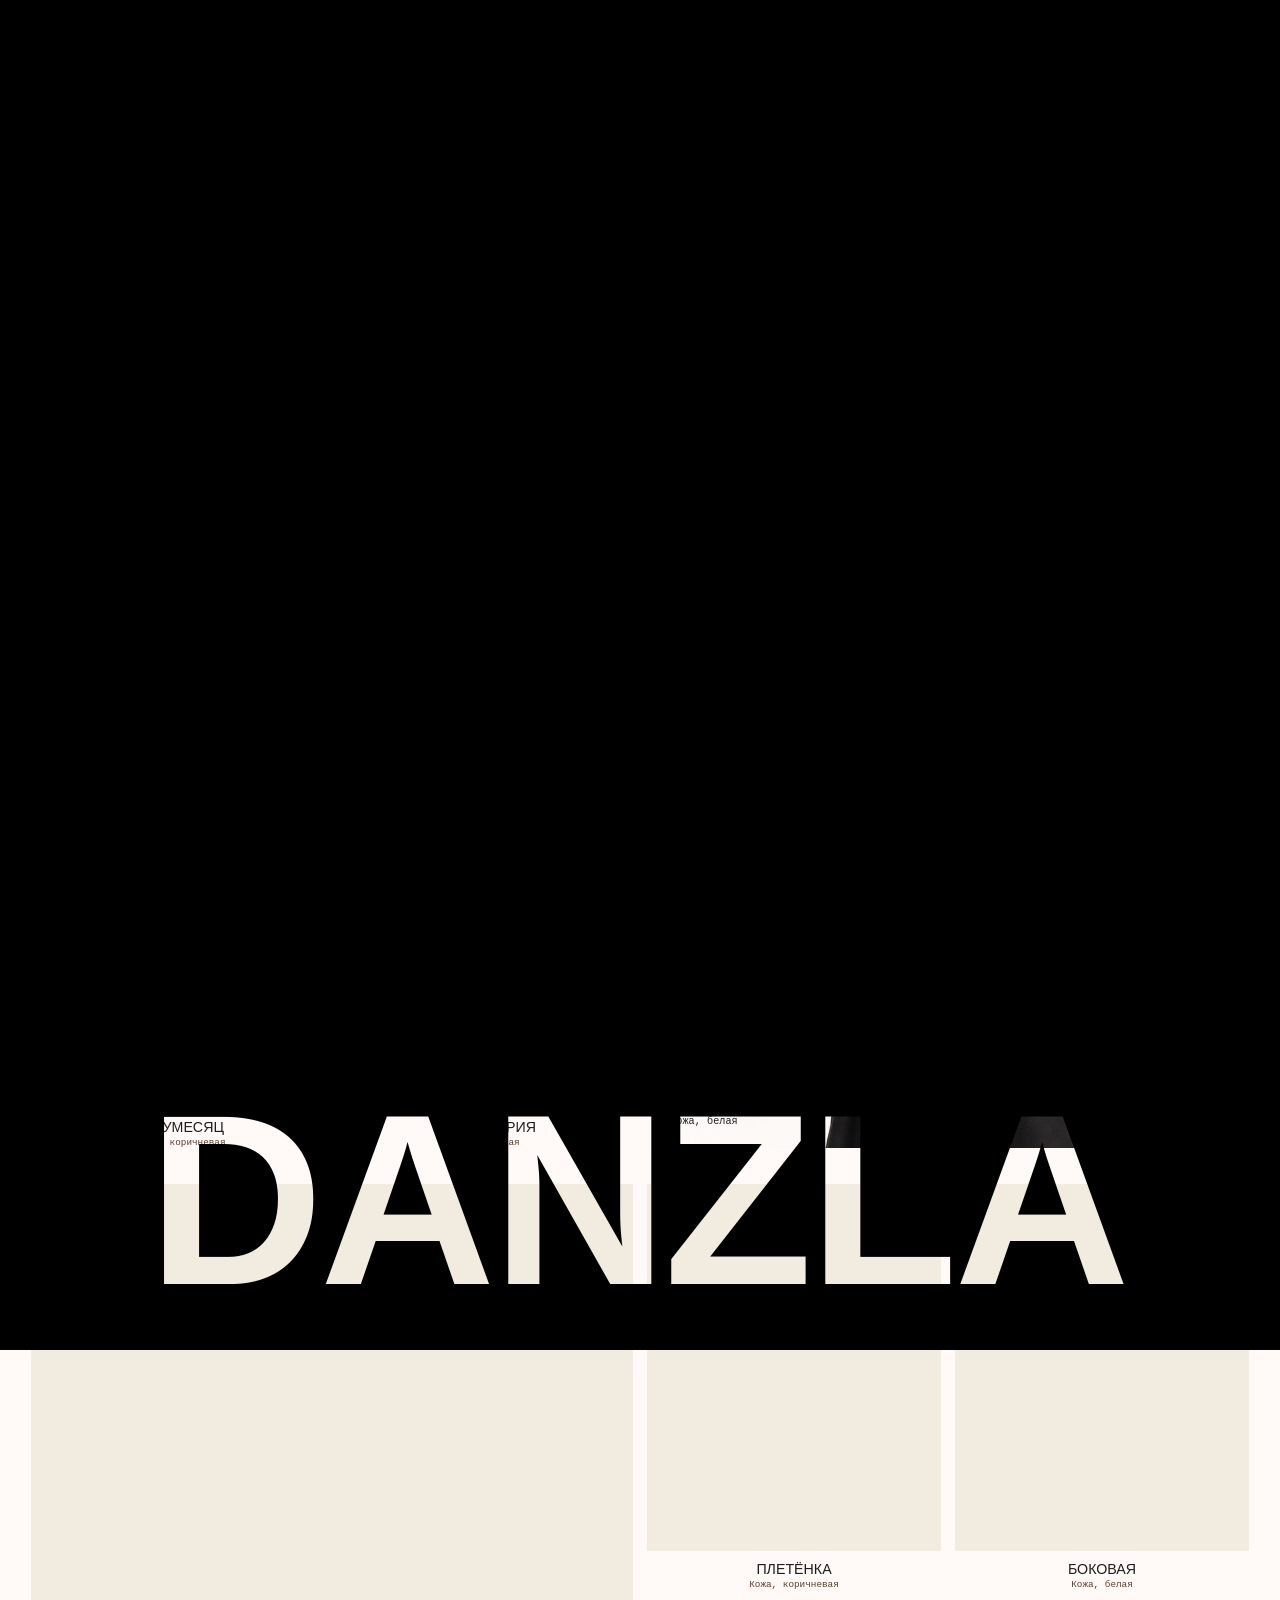
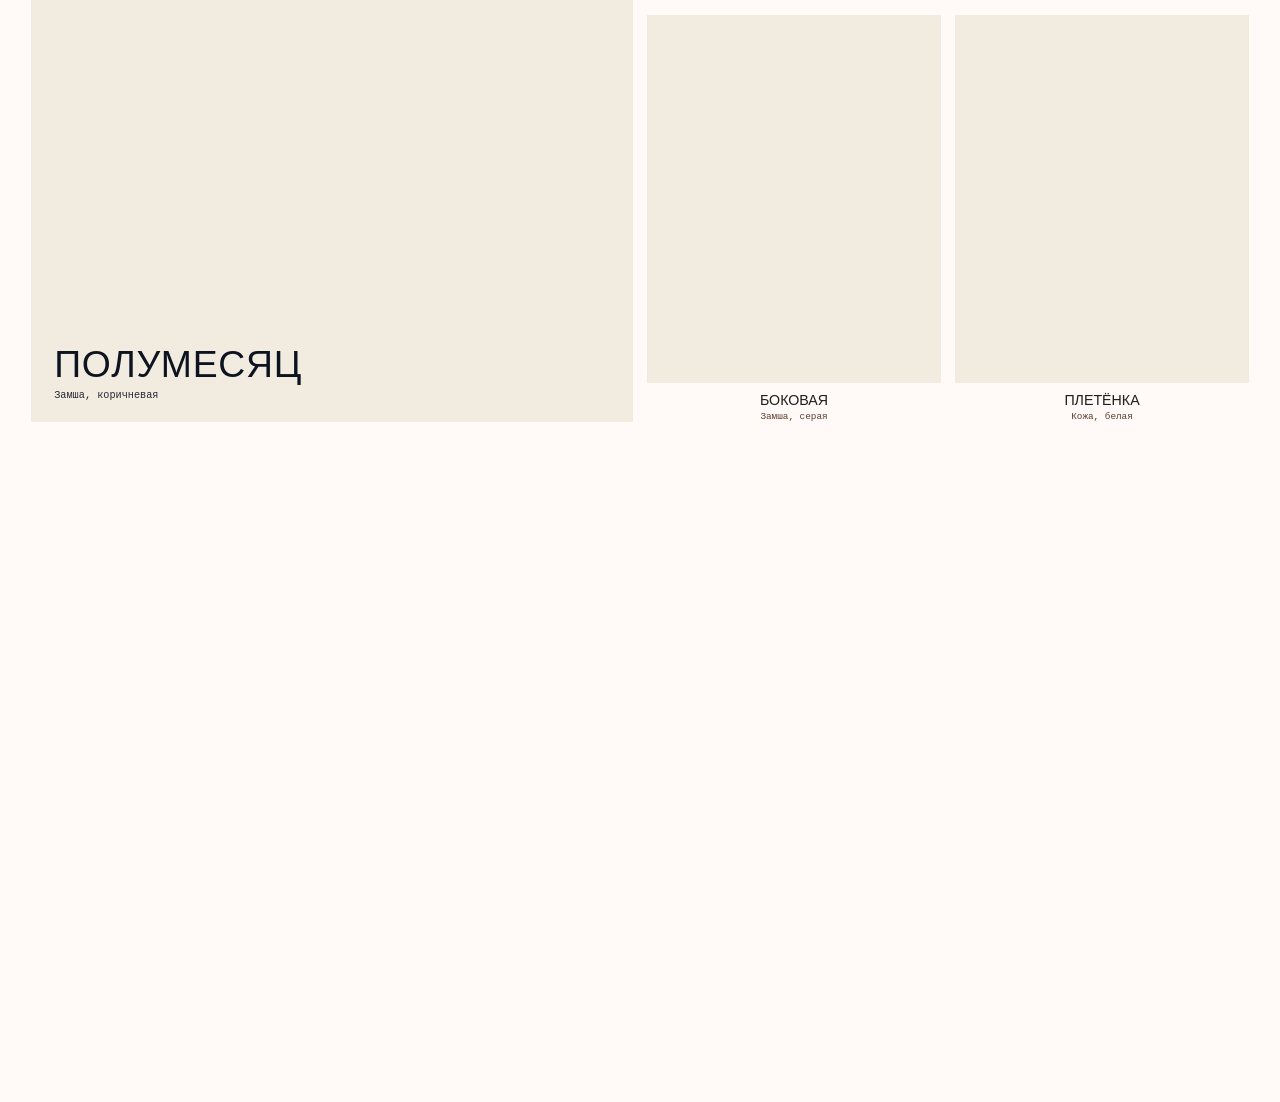
==== commit fc64adc9: "Fix footer "Подписаться" text overflowing on the bags catalog page The footer markup was copied over" ====
--- a/all-products/bags/index.html
+++ b/all-products/bags/index.html
@@ -35,8 +35,7 @@
 .dz-grid-group{padding:0 3.5rem 4rem;display:grid;grid-template-columns:repeat(2,1fr);gap:2.2rem 1rem;align-items:start}
 .dz-grid-card{position:relative;display:flex;flex-direction:column;height:100%;text-decoration:none}
 .dz-grid-card__img-wrap{position:relative;width:100%;flex:1 1 auto;aspect-ratio:4/5;overflow:hidden;background:#F2ECE0}
-.dz-grid-card__img{position:absolute;inset:0;width:100%;height:100%;object-fit:cover;display:block;transition:transform .5s ease}
-.dz-grid-card:hover .dz-grid-card__img{transform:scale(1.03)}
+.dz-grid-card__img{position:absolute;inset:0;width:100%;height:100%;object-fit:cover;display:block}
 .dz-grid-card__caption{padding:1.1rem .1rem 0;text-align:center}
 .dz-grid-card__title{font-family:Thunder,sans-serif;font-size:1.6rem;text-transform:uppercase;color:#1E1E1E;margin:0 0 .3rem;font-weight:500}
 .dz-grid-card__color{font-family:'PP Fraktion Mono',monospace;font-size:1.05rem;color:#5C3D2E;margin:0}
@@ -56,6 +55,24 @@
   .dz-catalog-hero{padding-top:17rem}
   .dz-grid-group{gap:2.8rem 1.6rem}
 }
+
+.footer__img{left:6.5rem;width:26rem}
+@media (min-width:768px){.footer__img{left:20rem;width:35rem}}
+@media (min-width:1024px){.footer__img{left:40rem;width:30rem}}
+@media (min-width:1024px){
+  .footer__nav{grid-template-columns:repeat(4,max-content)!important}
+  .footer__nav:last-child{grid-template-columns:repeat(4,max-content)!important;justify-content:end!important}
+  .footer__mid{grid-template-columns:auto 1fr!important;gap:3rem!important}
+  .footer__bottom{grid-template-columns:auto auto 1fr auto!important}
+  .footer__label{width:18rem!important}
+  .footer__submit{width:auto!important}
+  .footer__title{max-width:55%}
+  .footer__form{margin-left:auto!important}
+}
+.footer__title{flex-wrap:wrap;row-gap:1.2rem}
+.footer__title span{white-space:nowrap;margin-top:1rem}
+.footer__submit{width:auto!important}
+.footer__form{flex-wrap:wrap}
 </style>
 </head>
 <body>
@@ -117,7 +134,7 @@
         </div>
 
         <div class="dz-grid-group">
-            <a href="../../products/assimetriya-bag/index.html" class="dz-grid-card">
+            <a href="#" class="dz-grid-card">
                 <div class="dz-grid-card__img-wrap">
                     <img class="dz-grid-card__img dz-shift-down" src="../../wp-content/uploads/2026/04/bags/catalog/assimetriya-korichnevyi.jpg" alt="Ассиметрия, замша коричневая">
                 </div>
@@ -126,7 +143,7 @@
                     <p class="dz-grid-card__color">Замша, коричневая</p>
                 </div>
             </a>
-            <a href="../../products/polumesyac-hobo-bag/index.html" class="dz-grid-card">
+            <a href="#" class="dz-grid-card">
                 <div class="dz-grid-card__img-wrap">
                     <img class="dz-grid-card__img" src="../../wp-content/uploads/2026/04/bags/catalog/polumesyac-bezhevyi.jpg" alt="Полумесяц, замша бежевая">
                 </div>
@@ -135,7 +152,7 @@
                     <p class="dz-grid-card__color">Замша, бежевая</p>
                 </div>
             </a>
-            <a href="../../products/polumesyac-hobo-bag/index.html" class="dz-grid-card">
+            <a href="#" class="dz-grid-card">
                 <div class="dz-grid-card__img-wrap">
                     <img class="dz-grid-card__img" src="../../wp-content/uploads/2026/04/bags/catalog/polumesyac-korichnevyi.jpg" alt="Полумесяц, замша коричневая">
                 </div>
@@ -144,7 +161,7 @@
                     <p class="dz-grid-card__color">Замша, коричневая</p>
                 </div>
             </a>
-            <a href="../../products/assimetriya-bag/index.html" class="dz-grid-card">
+            <a href="#" class="dz-grid-card">
                 <div class="dz-grid-card__img-wrap">
                     <img class="dz-grid-card__img dz-shift-down" src="../../wp-content/uploads/2026/04/bags/catalog/assimetriya-seryi.jpg" alt="Ассиметрия, замша серая">
                 </div>
@@ -154,7 +171,7 @@
                 </div>
             </a>
 
-            <a href="../../products/assimetriya-bag/index.html" class="dz-grid-card dz-grid-feature">
+            <a href="#" class="dz-grid-card dz-grid-feature">
                 <div class="dz-grid-card__img-wrap">
                     <img class="dz-grid-card__img" src="../../wp-content/uploads/2026/04/bags/catalog/assimetriya-lifestyle-1.jpg" alt="Ассиметрия, кожа белая">
                 </div>
@@ -166,7 +183,7 @@
         </div>
 
         <div class="dz-grid-group dz-grid-group--left">
-            <a href="../../products/polumesyac-hobo-bag/index.html" class="dz-grid-card dz-grid-feature">
+            <a href="#" class="dz-grid-card dz-grid-feature">
                 <div class="dz-grid-card__img-wrap">
                     <img class="dz-grid-card__img" src="../../wp-content/uploads/2026/04/bags/catalog/polumesyac-lifestyle-1.jpg" alt="Полумесяц, замша коричневая" style="object-position:50% 22%">
                 </div>
@@ -176,7 +193,7 @@
                 </div>
             </a>
 
-            <a href="../../products/pletenka-bag/index.html" class="dz-grid-card">
+            <a href="#" class="dz-grid-card">
                 <div class="dz-grid-card__img-wrap">
                     <img class="dz-grid-card__img dz-shift-down" src="../../wp-content/uploads/2026/04/bags/catalog/pletenka-korichnevyi.jpg" alt="Плетёнка, кожа коричневая">
                 </div>
@@ -185,7 +202,7 @@
                     <p class="dz-grid-card__color">Кожа, коричневая</p>
                 </div>
             </a>
-            <a href="../../products/bokovaya-bag/index.html" class="dz-grid-card">
+            <a href="#" class="dz-grid-card">
                 <div class="dz-grid-card__img-wrap">
                     <img class="dz-grid-card__img" src="../../wp-content/uploads/2026/04/bags/catalog/bokovaya-belyi.jpg" alt="Боковая, кожа белая">
                 </div>
@@ -194,7 +211,7 @@
                     <p class="dz-grid-card__color">Кожа, белая</p>
                 </div>
             </a>
-            <a href="../../products/bokovaya-bag/index.html" class="dz-grid-card">
+            <a href="#" class="dz-grid-card">
                 <div class="dz-grid-card__img-wrap">
                     <img class="dz-grid-card__img" src="../../wp-content/uploads/2026/04/bags/catalog/bokovaya-seryi.jpg" alt="Боковая, замша серая">
                 </div>
@@ -203,7 +220,7 @@
                     <p class="dz-grid-card__color">Замша, серая</p>
                 </div>
             </a>
-            <a href="../../products/pletenka-bag/index.html" class="dz-grid-card">
+            <a href="#" class="dz-grid-card">
                 <div class="dz-grid-card__img-wrap">
                     <img class="dz-grid-card__img dz-shift-down" src="../../wp-content/uploads/2026/04/bags/catalog/pletenka-belyi.jpg" alt="Плетёнка, кожа белая">
                 </div>
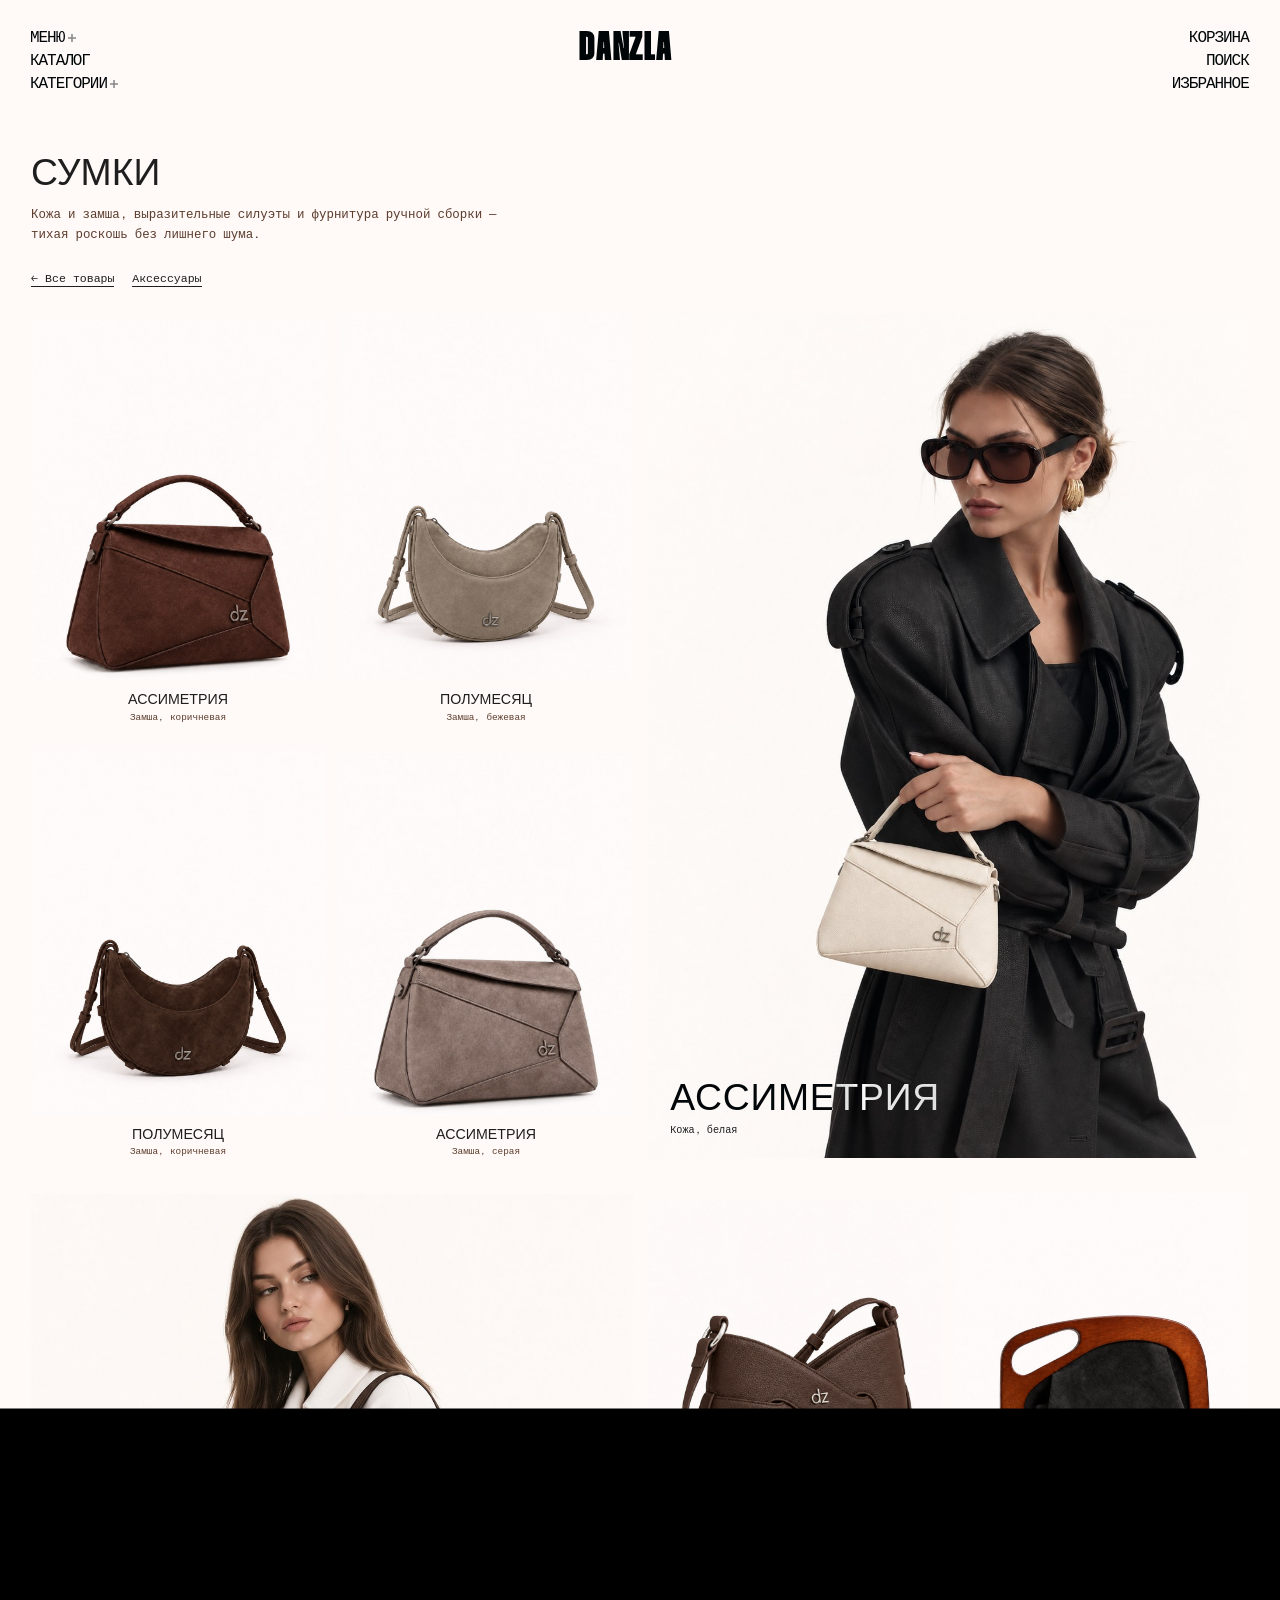
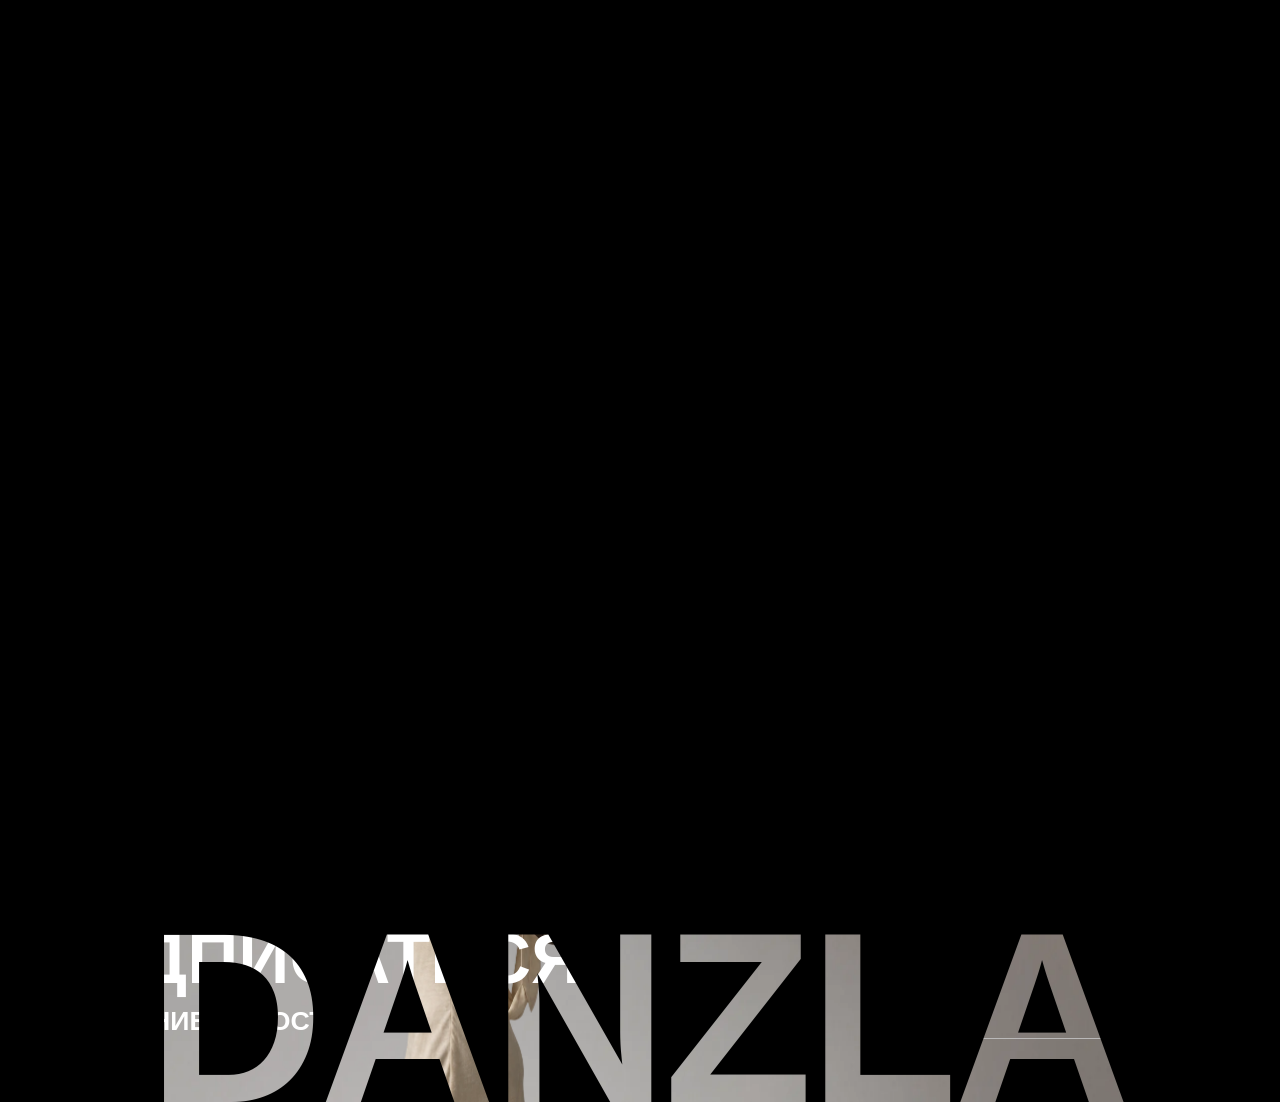
==== commit 8fdc0ffb: "Match catalog card image-placeholder background to page background .dz-grid-card__img-wrap had a bei" ====
--- a/all-products/bags/index.html
+++ b/all-products/bags/index.html
@@ -34,7 +34,7 @@
 
 .dz-grid-group{padding:0 3.5rem 4rem;display:grid;grid-template-columns:repeat(2,1fr);gap:2.2rem 1rem;align-items:start}
 .dz-grid-card{position:relative;display:flex;flex-direction:column;height:100%;text-decoration:none}
-.dz-grid-card__img-wrap{position:relative;width:100%;flex:1 1 auto;aspect-ratio:4/5;overflow:hidden;background:#F2ECE0}
+.dz-grid-card__img-wrap{position:relative;width:100%;flex:1 1 auto;aspect-ratio:4/5;overflow:hidden;background:#fff9f7}
 .dz-grid-card__img{position:absolute;inset:0;width:100%;height:100%;object-fit:cover;display:block}
 .dz-grid-card__caption{padding:1.1rem .1rem 0;text-align:center}
 .dz-grid-card__title{font-family:Thunder,sans-serif;font-size:1.6rem;text-transform:uppercase;color:#1E1E1E;margin:0 0 .3rem;font-weight:500}
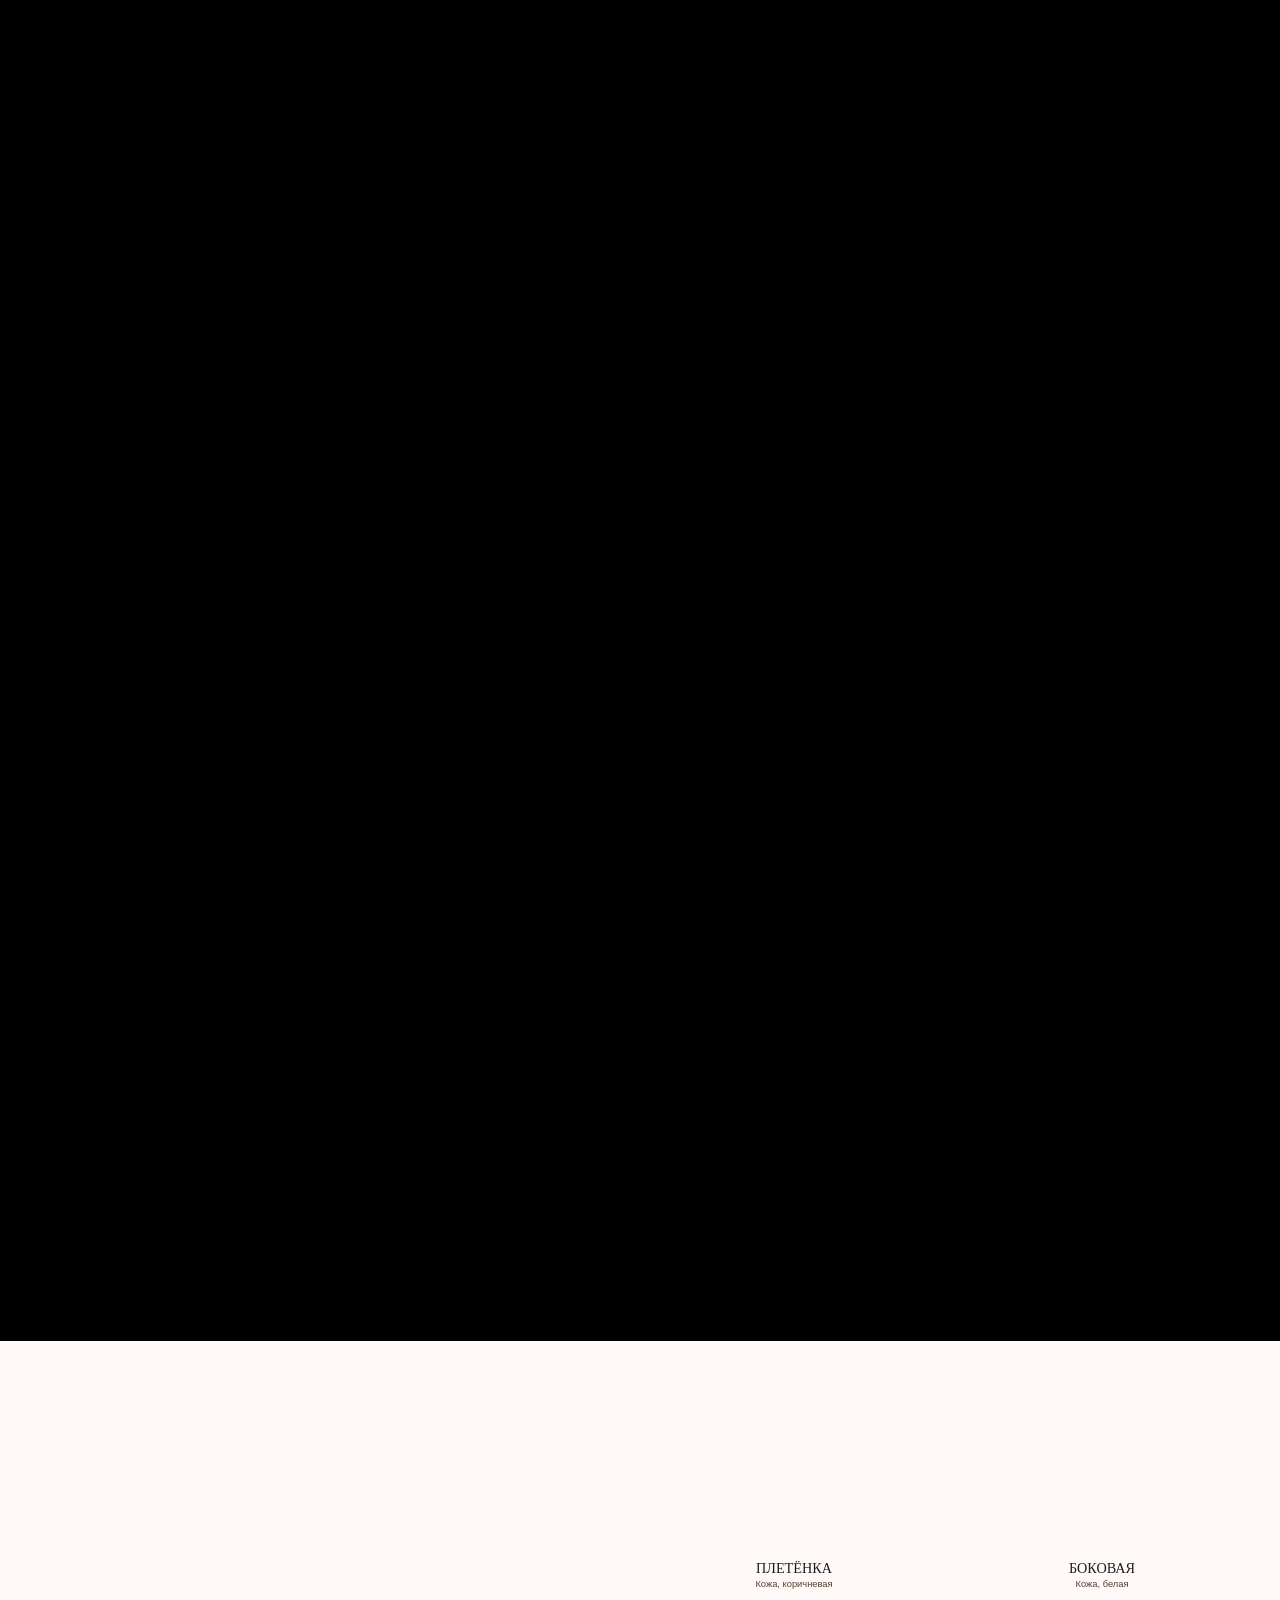
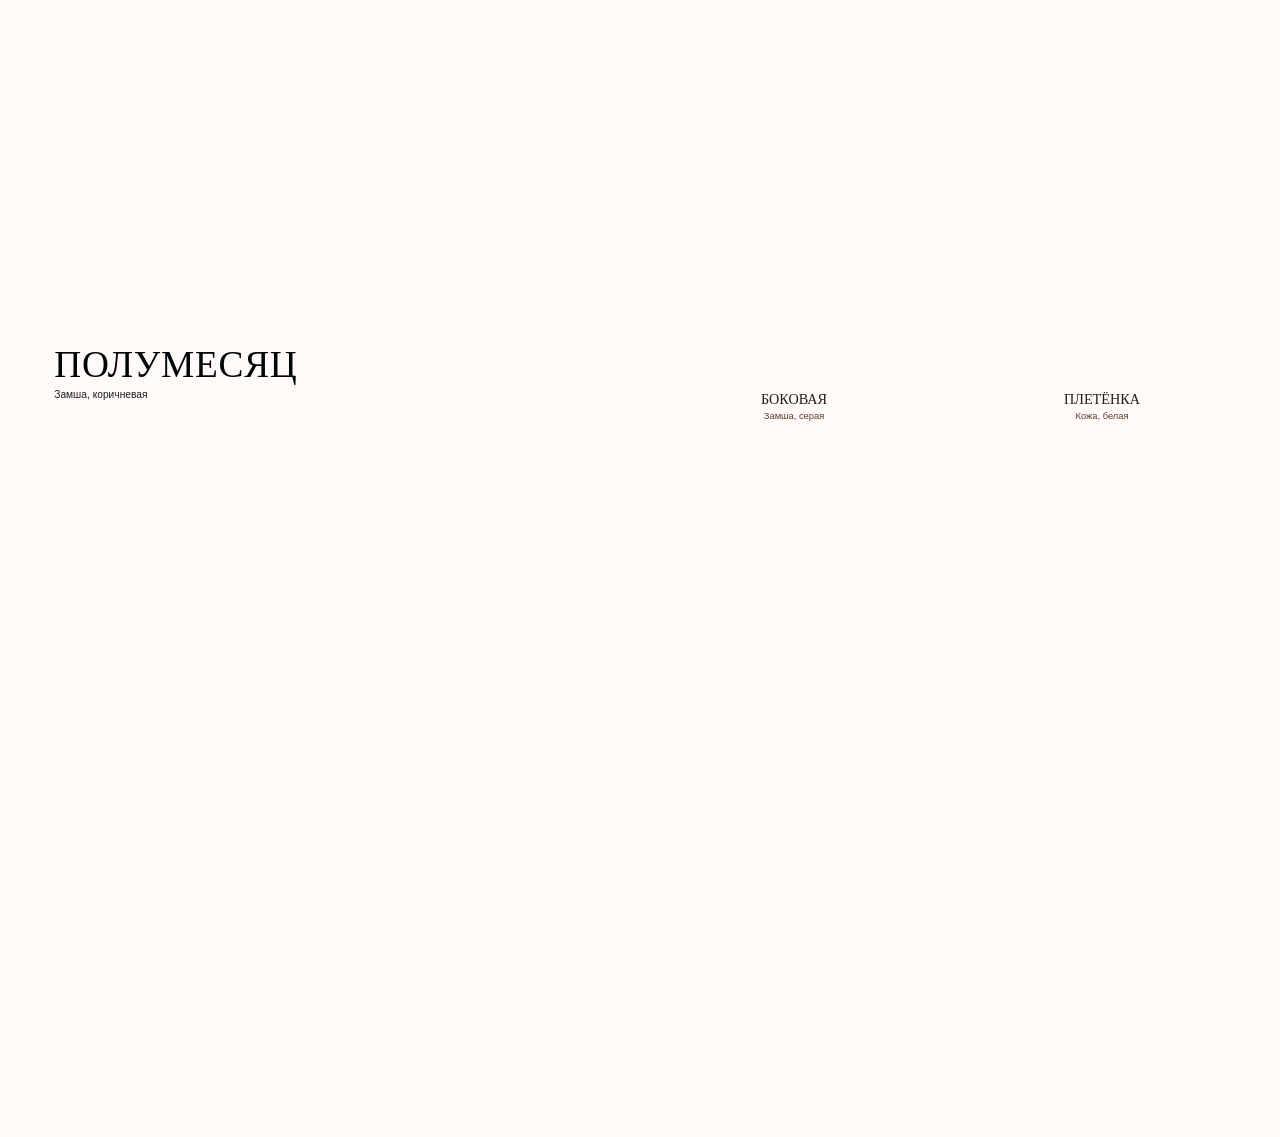
==== commit 8d4c4570: "Replace site fonts with the DanZla brand book typefaces Swap the typography to match the brand book'" ====
--- a/all-products/bags/index.html
+++ b/all-products/bags/index.html
@@ -5,6 +5,9 @@
 <title>Сумки - DANZLA</title>
 <meta name="description" content="Каталог сумок DANZLA - кожа и замша, выразительные силуэты, тихая роскошь без лишнего шума.">
 <meta name="viewport" content="width=device-width, initial-scale=1">
+<link rel="preconnect" href="https://fonts.googleapis.com">
+<link rel="preconnect" href="https://fonts.gstatic.com" crossorigin>
+<link href="https://fonts.googleapis.com/css2?family=Prata&family=Literata:ital,wght@0,400;0,500;0,600;1,400;1,500;1,600&family=Manrope:wght@200;300;400;500;600;700;800&family=Unbounded:wght@400;500;600;700;800&display=swap" rel="stylesheet">
 <link rel="stylesheet" href="../../wp-content/themes/ref/css/main.css">
 <link rel="stylesheet" href="../../wp-content/themes/ref/css/media.css">
 <link rel="stylesheet" href="../../wp-content/themes/ref/css/danzla-overrides.css">
@@ -27,9 +30,9 @@
 .dz-shift-down{transform:scale(1.18) translateY(9%)}
 
 .dz-catalog-hero{padding:14rem 3.5rem 3rem}
-.dz-catalog-hero h1{font-size:4.2rem;text-transform:uppercase;color:#1E1E1E;margin:0 0 1rem;font-weight:500;font-family:Thunder,sans-serif}
-.dz-catalog-hero p{font-family:'PP Fraktion Mono',monospace;font-size:1.4rem;color:#5C3D2E;max-width:56rem;line-height:1.6}
-.dz-catalog-nav{padding:0 3.5rem 3rem;display:flex;gap:2rem;font-family:'PP Fraktion Mono',monospace;font-size:1.3rem}
+.dz-catalog-hero h1{font-size:4.2rem;text-transform:uppercase;color:#1E1E1E;margin:0 0 1rem;font-weight:500;font-family:Prata,serif}
+.dz-catalog-hero p{font-family:Manrope,sans-serif;font-size:1.4rem;color:#5C3D2E;max-width:56rem;line-height:1.6}
+.dz-catalog-nav{padding:0 3.5rem 3rem;display:flex;gap:2rem;font-family:Manrope,sans-serif;font-size:1.3rem}
 .dz-catalog-nav a{color:#1E1E1E;text-decoration:none;border-bottom:1px solid #1E1E1E}
 
 .dz-grid-group{padding:0 3.5rem 4rem;display:grid;grid-template-columns:repeat(2,1fr);gap:2.2rem 1rem;align-items:start}
@@ -37,13 +40,13 @@
 .dz-grid-card__img-wrap{position:relative;width:100%;flex:1 1 auto;aspect-ratio:4/5;overflow:hidden;background:#fff9f7}
 .dz-grid-card__img{position:absolute;inset:0;width:100%;height:100%;object-fit:cover;display:block}
 .dz-grid-card__caption{padding:1.1rem .1rem 0;text-align:center}
-.dz-grid-card__title{font-family:Thunder,sans-serif;font-size:1.6rem;text-transform:uppercase;color:#1E1E1E;margin:0 0 .3rem;font-weight:500}
-.dz-grid-card__color{font-family:'PP Fraktion Mono',monospace;font-size:1.05rem;color:#5C3D2E;margin:0}
+.dz-grid-card__title{font-family:Prata,serif;font-size:1.6rem;text-transform:uppercase;color:#1E1E1E;margin:0 0 .3rem;font-weight:500}
+.dz-grid-card__color{font-family:Manrope,sans-serif;font-size:1.05rem;color:#5C3D2E;margin:0}
 
 .dz-grid-feature{grid-row:span 2;grid-column:span 2}
 .dz-grid-feature .dz-grid-card__img-wrap{height:100%;aspect-ratio:auto}
 .dz-grid-feature .dz-grid-card__caption{position:absolute;left:0;right:0;bottom:0;padding:2.4rem 2.6rem;text-align:left;mix-blend-mode:difference}
-.dz-grid-feature .dz-grid-card__title{font-size:4.2rem;color:#fff;letter-spacing:.02em;font-family:Thunder,sans-serif}
+.dz-grid-feature .dz-grid-card__title{font-size:4.2rem;color:#fff;letter-spacing:.02em;font-family:Prata,serif}
 .dz-grid-feature .dz-grid-card__color{color:#fff;opacity:.9;font-size:1.15rem}
 
 @media (min-width:768px){
--- a/wp-content/themes/ref/css/main.css
+++ b/wp-content/themes/ref/css/main.css
@@ -1 +1 @@
-:where(:not(html,iframe,canvas,img,svg,video,audio):not(svg *,symbol *)){all:unset;display:revert}html{-moz-text-size-adjust:none;-webkit-text-size-adjust:none;text-size-adjust:none}a,button{cursor:revert}menu,ol,summary,ul{list-style:none}ol{counter-reset:revert}img{max-block-size:100%;max-inline-size:100%}table{border-collapse:collapse}input,textarea{-webkit-user-select:auto}textarea{white-space:revert}meter{-webkit-appearance:revert;-moz-appearance:revert;appearance:revert}:where(pre){all:revert;box-sizing:border-box}::-moz-placeholder{color:unset}::placeholder{color:unset}:where([hidden]){display:none}:where([contenteditable]:not([contenteditable=false])){-moz-user-modify:read-write;-webkit-user-modify:read-write;-webkit-line-break:after-white-space;overflow-wrap:break-word;-webkit-user-select:auto}:where([draggable=true]){-webkit-user-drag:element}:where(dialog:modal){all:revert;box-sizing:border-box}::-webkit-details-marker{display:none}:root{font-size:2.6666666667vw}@media (min-width:768px) and (max-width:1023px){:root{font-size:1.3020833333vw}}@media (min-width:1024px){:root{font-size:.6944444444vw}}.h2{color:var(--Red-Main,#ed3833);font-size:2rem;font-weight:500;line-height:2rem}@font-face{font-display:swap;font-family:Thunder;font-style:normal;font-weight:100;src:url(../../../../fonts/Thunder-ThinLC.woff2) format("woff2")}@font-face{font-display:swap;font-family:Thunder;font-style:normal;font-weight:200;src:url(../../../../fonts/Thunder-ExtraLightLC.woff2) format("woff2")}@font-face{font-display:swap;font-family:Thunder;font-style:normal;font-weight:300;src:url(../../../../fonts/Thunder-LightLC.woff2) format("woff2")}@font-face{font-display:swap;font-family:Thunder;font-style:normal;font-weight:400;src:url(../../../../fonts/Thunder-LC.woff2) format("woff2")}@font-face{font-display:swap;font-family:Thunder;font-style:normal;font-weight:500;src:url(../../../../fonts/Thunder-MediumLC.woff2) format("woff2")}@font-face{font-display:swap;font-family:Thunder;font-style:normal;font-weight:600;src:url(../../../../fonts/Thunder-SemiBoldLC.woff2) format("woff2")}@font-face{font-display:swap;font-family:Thunder;font-style:normal;font-weight:700;src:url(../../../../fonts/Thunder-BoldLC.woff2) format("woff2")}@font-face{font-display:swap;font-family:Thunder;font-style:normal;font-weight:800;src:url(../../../../fonts/Thunder-ExtraBoldLC.woff2) format("woff2")}@font-face{font-display:swap;font-family:Thunder;font-style:normal;font-weight:900;src:url(../../../../fonts/Thunder-BlackLC.woff2) format("woff2")}@font-face{font-display:swap;font-family:PP Fraktion Mono;font-style:normal;font-weight:400;src:url(../../../../fonts/PPFraktionMono-Regular-BF675904a6a1564.otf) format("opentype")}@font-face{font-display:swap;font-family:PP Fraktion Mono;font-style:normal;font-weight:700;src:url(../../../../fonts/PPFraktionMono-Bold-BF675904a6c4c6e.otf) format("opentype")}.button,.h2{font-style:normal;text-transform:uppercase}.button{align-items:center;display:flex;font-size:1.7rem;font-weight:600;gap:.2rem;height:6rem;justify-content:center;line-height:1.7rem;transition:opacity .4s;width:100%}.button strong{font-weight:100}.button.disable{opacity:.5!important;pointer-events:none}.button__block{position:relative}.button__lottie{display:block;height:70%;left:50%;pointer-events:none;position:absolute;top:40%;transform:translate(-50%,-50%);width:100%;z-index:2}.button__lottie svg{display:block;height:100%;width:100%}.button--black{background:url(../../../../img/button_bg.webp) no-repeat 50%/100% 100%;color:#fff;position:relative}.link{color:var(--Black,#000);font-size:1.7rem;font-style:normal;font-weight:600;line-height:1.7rem;text-transform:uppercase}.link strong{font-weight:100}.link>span{position:relative}.link>span span:last-child{height:60%;left:50%;pointer-events:none;position:absolute;top:30%;transform:translate(-50%,-50%);width:100%;z-index:2}.scroll{height:1.1rem;margin:-.5rem 0;overflow:hidden;pointer-events:none;position:relative}.scroll:after{background:var(--Red-1,#eedfdf);content:"";height:1px;left:0;position:absolute;right:0;top:50%;transform:translateY(-50%);width:100%;z-index:-1}.scroll__fill{bottom:0;display:flex;height:100%;left:0;position:absolute;top:0;width:20%}.scroll__fill img,.scroll__fill svg{aspect-ratio:2/1;display:flex;height:auto;left:-.1rem;max-height:none;max-width:none;position:absolute;top:50%;transform:translateY(-50%);width:calc(100% + .2rem)}.header{opacity:0}.header.hide .header__inner{transform:translateY(-200%)}.header__inner{color:#fff;left:1.6rem;mix-blend-mode:difference;position:fixed;right:1.6rem;top:1.4rem;transition:transform .3s;z-index:1000}.header__list{display:grid;gap:.7rem 10rem;grid-template-columns:1fr 1fr}.header__list>li{transition:transform .4s .4s}.header__list>li.active span:nth-of-type(2) img:first-child{opacity:0}.header__list>li.active span:nth-of-type(2) img:last-child{opacity:1}.header__list>li>a,.header__list>li>button{align-items:flex-end;display:flex;font-family:PP Fraktion Mono,monospace;font-size:1.2rem;font-style:normal;font-weight:400;gap:.4rem;letter-spacing:-.12rem;line-height:1rem;text-transform:uppercase;transition:transform .4s;width:-moz-max-content;width:max-content}.header__list>li>a strong,.header__list>li>button strong{font-size:.9rem;letter-spacing:-.09rem;line-height:.8rem;margin-left:.2rem}.header__list>li>a.disable,.header__list>li>button.disable{opacity:.5;pointer-events:none}.header__list>li>a:hover span:first-of-type:after,.header__list>li>button:hover span:first-of-type:after{clip-path:inset(0 0 0 0);transform:translate(-50%,50%) scaleX(1)}.header__list>li>a span:nth-of-type(2),.header__list>li>button span:nth-of-type(2){display:flex;flex-shrink:0;height:.8rem;position:relative;width:.8rem}.header__list>li>a span:nth-of-type(2) img,.header__list>li>button span:nth-of-type(2) img{top:0;right:0;bottom:0;left:0;position:absolute}.header__list>li>a span:nth-of-type(2) img:last-of-type,.header__list>li>button span:nth-of-type(2) img:last-of-type{opacity:0}.header__logo{display:block;left:50%;margin-left:1.3rem;position:absolute;top:0;transform:translate(-50%) scale(1);transform-origin:top;transition:transform .6s .3s;width:16.8rem}.header__logo svg{display:block;height:auto;width:100%}.header__logo svg>path:first-of-type,.header__logo svg>path:nth-of-type(2){opacity:0;transition-duration:.2s;transition-property:opacity;transition-timing-function:ease}.header__logo svg>path:first-of-type{transition-delay:.2s}.header__logo svg>path:nth-of-type(2){transition-delay:0s}.header__logo:hover svg>path:first-of-type,.header__logo:hover svg>path:nth-of-type(2){opacity:1}.header__logo:hover svg>path:first-of-type{transition-delay:0s}.header__logo:hover svg>path:nth-of-type(2){transition-delay:.1s}.header__logo{display:flex;align-items:center;justify-content:center}.dz-word{font-family:Thunder,sans-serif;font-weight:800;font-size:1.9rem;line-height:1;letter-spacing:.02em;text-transform:uppercase;white-space:nowrap}@media (min-width:768px){.dz-word{font-size:2.6rem}}@media (min-width:1024px){.dz-word{font-size:4.6rem}}.dz-extra{display:inline-block;vertical-align:-.27em;max-width:0;opacity:0;overflow:hidden;transition:max-width .3s ease,opacity .2s ease}.header__logo:hover .dz-extra{max-width:1em;opacity:1;transition:max-width .3s ease .1s,opacity .2s ease .15s}.header__logo:hover .dz-extra--2{transition-delay:.25s,.3s}.header.noAnim .header__logo{transform:translate(-50%) scale(1)}.header.noAnim .header__hover li,.header.noAnim .header__hover li span,.header.noAnim .header__list>li,.header.noAnim .header__list>li a,.header.noAnim .header__list>li button,.header.noAnim .header__text,.header.noAnim .header__text span{transform:none!important}@media (max-width:767px){.header.small .header__logo{transform:translate(-50%) scale(.7);transition:transform .6s}.header.small .header__list>li{transition:transform .4s}.header.small .header__list>li>a,.header.small .header__list>li>button{transition:transform .4s .4s}.header.small .header__list>li:nth-of-type(4){transform:translate(-4.18rem)}.header.small .header__list>li:nth-of-type(4) a,.header.small .header__list>li:nth-of-type(4) button{transform:translateY(-1.7rem)}.header.small .header__list>li:nth-of-type(5){transform:translate(3.76rem)}.header.small .header__list>li:nth-of-type(5) a,.header.small .header__list>li:nth-of-type(5) button{transform:translateY(-1.7rem)}.header.noAnim .header__logo{transform:translate(-50%) scale(1)!important;width:16.8rem!important}.header.noAnim .header__list>li a,.header.noAnim .header__list>li button,.header.noAnim .header__list>li:nth-of-type(4),.header.noAnim .header__list>li:nth-of-type(4) a,.header.noAnim .header__list>li:nth-of-type(4) button,.header.noAnim .header__list>li:nth-of-type(5),.header.noAnim .header__list>li:nth-of-type(5) a,.header.noAnim .header__list>li:nth-of-type(5) button{transform:none!important}.header__hover,.header__list>li:nth-of-type(3),.header__list>li:nth-of-type(6){display:none}.header__list>li:nth-of-type(4){grid-column:2/3;grid-row:2/3}.header__list>li:nth-of-type(2),.header__list>li:nth-of-type(4){display:flex;justify-content:flex-end}.header__text{display:none}}@media (min-width:768px){.header__hover li{display:flex;height:.8rem;pointer-events:none;position:fixed;transition:transform .4s .4s;z-index:1010}.header__hover li span{display:flex;height:100%;transition:transform .4s;width:100%}.header__hover li span svg{height:100%;width:100%}.header__hover li:first-of-type{left:3.5rem;top:1.65rem;width:4rem}.header__hover li:nth-of-type(2){right:3.5rem;top:1.65rem;width:3.8rem}.header__hover li:nth-of-type(3){left:3.5rem;top:3.65rem;width:6rem}.header__hover li:nth-of-type(4){right:3.5rem;top:3.65rem;width:4.5rem}.header__hover li:nth-of-type(5){left:3.5rem;top:5.85rem;width:8rem}.header__hover li:nth-of-type(6){right:3.3rem;top:5.85rem;width:8rem}.header__inner{left:3.2rem;right:3.2rem;top:1.3rem}.header.small .header__hover li{transition:transform .4s}.header.small .header__hover li span{transition:transform .4s .4s,clip-path .2s}.header.small .header__hover li:nth-of-type(3){transform:translate(5.94rem)}.header.small .header__hover li:nth-of-type(3) span{transform:translateY(-2.1rem)}.header.small .header__hover li:nth-of-type(4){transform:translate(-14.56rem)}.header.small .header__hover li:nth-of-type(4) span{transform:translateY(-2.1rem)}.header.small .header__hover li:nth-of-type(5){transform:translate(13.22rem)}.header.small .header__hover li:nth-of-type(5) span{transform:translateY(-4.2rem)}.header.small .header__hover li:nth-of-type(6){transform:translate(-5.3rem)}.header.small .header__hover li:nth-of-type(6) span{transform:translateY(-4.2rem)}.header.small .header__text{transform:translate(5.6rem);transition:transform .4s}.header.small .header__text span{transform:translateY(-3.1rem);transition:transform .4s .4s}.header.small .header__logo{transform:translate(-50%) scale(.7);transition:transform .6s}.header.small .header__list>li{transition:transform .4s}.header.small .header__list>li a,.header.small .header__list>li button{transition:transform .4s .4s}.header.small .header__list>li:nth-of-type(3){transform:translate(5.98rem)}.header.small .header__list>li:nth-of-type(3) a,.header.small .header__list>li:nth-of-type(3) button{transform:translateY(-2.6rem)}.header.small .header__list>li:nth-of-type(4){transform:translate(-16.33rem)}.header.small .header__list>li:nth-of-type(4) a,.header.small .header__list>li:nth-of-type(4) button{transform:translateY(-2.6rem)}.header.small .header__list>li:nth-of-type(5){transform:translate(13.27rem)}.header.small .header__list>li:nth-of-type(5) a,.header.small .header__list>li:nth-of-type(5) button{transform:translateY(-5.2rem)}.header.small .header__list>li:nth-of-type(6){transform:translate(-7.29rem)}.header.small .header__list>li:nth-of-type(6) a,.header.small .header__list>li:nth-of-type(6) button{transform:translateY(-5.2rem)}.header.noAnim .header__logo{transform:translate(-50%) scale(1)!important}.header.noAnim .header__hover li,.header.noAnim .header__hover li span,.header.noAnim .header__list>li,.header.noAnim .header__list>li a,.header.noAnim .header__list>li button,.header.noAnim .header__text,.header.noAnim .header__text span{transform:none!important}.header__list{gap:.8rem 10rem}.header__list>li>a,.header__list>li>button{font-size:1.8rem;line-height:1.8rem}.header__list>li>a span:nth-of-type(2),.header__list>li>button span:nth-of-type(2){height:.9rem;margin-bottom:.1rem;width:.9rem}.header__list>li:nth-of-type(2),.header__list>li:nth-of-type(4),.header__list>li:nth-of-type(6){display:flex;justify-content:flex-end}.header__logo{margin-left:2rem;top:.2rem;width:17.6rem}.header__text{bottom:-.2rem;font-size:1.4rem;font-style:normal;font-weight:400;left:17.6rem;line-height:1.4rem;opacity:.5;pointer-events:none;position:absolute;text-transform:uppercase;transition:transform .4s .4s}.header__text span{display:block;transition:transform .4s}.header__text strong{font-weight:100}}@media (min-width:1024px){.header__hover li:first-of-type,.header__hover li:nth-of-type(2){top:3.35rem}.header__hover li:nth-of-type(3),.header__hover li:nth-of-type(4){top:5.45rem}.header__hover li:nth-of-type(5),.header__hover li:nth-of-type(6){top:7.55rem}.header__inner{left:3.4rem;right:3.5rem;top:3.1rem}.header.small .header__text{transform:translate(15.6rem)}.header.small .header__text span{transform:translateY(-4.1rem)}.header.small .header__hover li:nth-of-type(3){transform:translate(11.7rem)}.header.small .header__hover li:nth-of-type(4){transform:translate(-26.07rem)}.header.small .header__hover li:nth-of-type(5){transform:translate(24.74rem)}.header.small .header__hover li:nth-of-type(6){transform:translate(-11.06rem)}.header.small .header__list>li{transition:transform .4s}.header.small .header__list>li a,.header.small .header__list>li button{transition:transform .4s .4s}.header.small .header__list>li:nth-of-type(3){transform:translate(13.78rem)}.header.small .header__list>li:nth-of-type(4){transform:translate(-31.93rem)}.header.small .header__list>li:nth-of-type(5){transform:translate(28.88rem)}.header.small .header__list>li:nth-of-type(6){transform:translate(-15.1rem)}.header.noAnim .header__hover li,.header.noAnim .header__list>li,.header.noAnim .header__text,.header.noAnim .header__text span{transform:none}.header__list>li>a span:nth-of-type(2),.header__list>li>button span:nth-of-type(2){margin-bottom:.2rem}.header__text{left:25.6rem}}.menu{height:100%;top:0;right:0;bottom:0;left:0;isolation:isolate;opacity:0;pointer-events:none;position:fixed;transition:visibility 0s 1.5s;visibility:hidden;z-index:800}.menu.is-mounted{opacity:1}.menu--categories{z-index:810}.menu.active{pointer-events:auto;transition:visibility 0s;visibility:visible}.menu.active .menu__contact-list li,.menu.active .menu__list li,.menu.active .menu__text,.menu.active .menu__title{transform:scaleY(1);transition:transform .6s cubic-bezier(.75,0,.25,1) .4s}.menu.is-hover-ready .menu__item.active .menu__item-list li,.menu.is-hover-ready .menu__item.active .menu__item-list li:first-of-type,.menu.is-hover-ready .menu__item.active .menu__item-list li:nth-of-type(2),.menu.is-hover-ready .menu__item.active .menu__item-list li:nth-of-type(3),.menu.is-hover-ready .menu__item.active .menu__item-list li:nth-of-type(4),.menu.is-hover-ready .menu__item.active .menu__item-list li:nth-of-type(5),.menu.is-hover-ready .menu__item.active .menu__item-main{transition:transform .8s cubic-bezier(.75,0,.25,1)}.menu__inner{display:flex;flex-direction:column;height:100%;overflow-y:auto;padding:5.5rem .9rem 1.6rem .6rem;scrollbar-width:none}.menu__inner::-webkit-scrollbar{display:none}.menu__list{display:flex;flex-direction:column;margin-bottom:1.2rem;mix-blend-mode:difference;overflow-x:auto;padding:2rem 0 1rem;scrollbar-width:none}.menu__list::-webkit-scrollbar{display:none}.menu__list>li{transform:scaleY(0);transform-origin:bottom;transition:transform .6s cubic-bezier(.75,0,.25,1)}.menu__list>li.disable{pointer-events:none}.menu__list>li.disable>a>div:first-child{color:#ffffff40}.menu__list>li.disable>a>div:first-child span{mix-blend-mode:normal}.menu__list>li>a{align-items:flex-start;display:flex;justify-content:space-between;padding:.6rem 0}.menu__list>li>a>div{color:#fff;font-size:2.4rem;font-style:normal;font-weight:500;height:2.4rem;line-height:100%;text-transform:uppercase;transition:font-size .4s}.menu__list>li>a>div span:first-of-type,.menu__list>li>a>div span:last-of-type{font-weight:100}.menu__list>li>a>div:first-of-type{position:relative;width:-moz-max-content;width:max-content}.menu__list>li>a>div:first-of-type>div{height:60%;left:50%;pointer-events:none;position:absolute;top:33%;transform:translate(-50%,-50%);width:90%;z-index:2}.menu__list>li>a>div:first-of-type>div svg{height:100%;width:100%}.menu__list>li>a>div:nth-child(2){font-size:1.6rem}@media (hover:hover){.menu__list>li>a:hover>div:first-child,.menu__list>li>a:hover>div:nth-child(2){font-size:2rem}}.menu__contact-list{display:flex;justify-content:space-between;margin-top:auto;mix-blend-mode:difference}.menu__contact-list>li{color:#fff;font-family:PP Fraktion Mono,monospace;font-size:1.2rem;font-style:normal;font-weight:400;letter-spacing:-.12rem;line-height:1rem;text-transform:uppercase;transform:scaleY(0);transform-origin:bottom;transition:transform .6s cubic-bezier(.75,0,.25,1);width:13rem}.menu__contact-list>li:nth-of-type(2){text-align:center;width:5rem}.menu__contact-list>li:nth-of-type(3){text-align:right}.menu__contact-list>li a,.menu__contact-list>li button{display:block;position:relative}.menu__contact-list>li a span:first-of-type,.menu__contact-list>li button span:first-of-type{height:60%;left:50%;pointer-events:none;position:absolute;top:25%;transform:translate(-50%,-50%);width:90%;z-index:2}.menu__contact-list>li a span:nth-of-type(2),.menu__contact-list>li button span:nth-of-type(2){mix-blend-mode:difference}.menu__item.active .menu__item-main{transform:scaleX(1);transform-origin:left}.menu__item.active .menu__item-list li{transform:scaleX(1);transform-origin:right}.menu__item-main{transform:scaleX(0);transform-origin:right}.menu__item-list li,.menu__item-main{transition:transform .8s cubic-bezier(.75,0,.25,1)}.menu__item-list li{transform:scaleX(0);transform-origin:left}.menu__title{color:#fff;font-size:6.4rem;font-style:normal;font-weight:800;line-height:5.1rem;margin-left:1rem;margin-top:auto;mix-blend-mode:difference;position:relative;text-transform:uppercase;text-wrap:nowrap;transform:scaleY(0);transform-origin:bottom;transition:transform .6s cubic-bezier(.75,0,.25,1)}.menu__title strong{font-size:3rem;font-weight:800;line-height:2.4rem;margin-left:-1rem}.menu__title strong i{font-weight:300}.menu__title>span{display:block;transform:scaleY(0);transform-origin:top;transition:transform .3s cubic-bezier(.75,0,.25,1)}.menu__title>span:not(:first-child){bottom:0;left:0;position:absolute}.menu__title>span.active{transform:scaleY(1);transform-origin:bottom;transition:transform .3s cubic-bezier(.75,0,.25,1) .1s}.menu__popup{background:#fff;border:.5px solid var(--Red-1,#eedfdf);bottom:1.6rem;padding:1.6rem;pointer-events:none;position:fixed;right:1.6rem;transform:rotate(-90deg) translate(5rem,20rem);transform-origin:right top;transition:transform .7s cubic-bezier(.75,0,.25,1),visibility 0s linear .5s;visibility:hidden;width:34.3rem;z-index:805}.menu__popup.visible{pointer-events:auto;transform:rotate(0) translate(0);transition:transform .8s cubic-bezier(.75,0,.25,1),visibility 0s;visibility:visible}.menu__popup-img{bottom:7.9rem;left:30.2rem;pointer-events:none;position:absolute;width:21.4rem}.menu__popup-inner{border:1px dashed #000;display:flex;flex-direction:column;padding:1.7rem 1.6rem 1.9rem;position:relative}.menu__popup-close{height:3.2rem;position:absolute;right:.3rem;top:.7rem;transition:color .5s .2s;width:3.2rem;z-index:5}.menu__popup-close span{flex-shrink:0;height:4rem;left:50%;position:absolute;top:50%;transform:translate(-50%,-50%);width:4rem;z-index:-1}.menu__popup-close svg{height:100%;width:100%}@media (hover:hover){.menu__popup-close:hover{color:#fff;transition:color .5s}}.menu__popup-title{font-size:1.8rem;font-style:normal;font-weight:600;line-height:1.6rem;margin-bottom:3.6rem;text-transform:uppercase}.menu__popup-text{display:none}.menu__popup-buttons{display:flex;justify-content:space-between}.menu__popup-group{align-items:center;display:flex;flex-direction:column;gap:1rem}.menu__popup-label{font-family:Inter;font-size:1.1rem;font-style:normal;font-weight:500;letter-spacing:-.04rem;line-height:1.1rem;text-align:center;text-transform:uppercase}.menu__popup-button{font-size:1.3rem;font-style:normal;font-weight:500;height:2.6rem;letter-spacing:.08rem;line-height:1.3rem;padding-top:.2rem;width:13.3rem}@media (max-width:767px){.menu__contact-list{padding:0 .5rem 0 .9rem}}@media (max-width:1023px){.menu__item-list,.menu__text{display:none}.menu__item-main{top:0;right:0;bottom:0;left:0;position:absolute;z-index:-1}.menu__item-main img,.menu__item-main video{height:100%;-o-object-fit:cover;object-fit:cover;-o-object-position:top;object-position:top;width:100%}.menu__contact-list>li>strong{display:none}}@media (min-width:768px){.menu__inner{padding:8rem 2.5rem 1.5rem 2.2rem}.menu__list li:has([favorites]){display:none}.menu__contact-list{padding:0 .6rem 0 .9rem}.menu__contact-list>li{font-size:1.3rem;line-height:1.3rem;width:15rem}.menu__contact-list>li:nth-of-type(2){text-align:center;width:6rem}.menu__title{font-size:10.6rem;line-height:8.5rem;margin-left:.9rem}.menu__title strong{margin-left:-1.5rem}.menu__popup{bottom:3.2rem;right:15.5rem;width:45.8rem}.menu__popup-img{bottom:10.1rem;left:41.3rem}.menu__popup-close{right:.6rem;top:.6rem}.menu__popup-title{margin-bottom:1.6rem}.menu__popup-text{color:var(--Black,rgba(0,0,0,.9));display:flex;flex-direction:column;font-family:Inter;font-size:1.1rem;font-style:normal;font-weight:500;letter-spacing:-.04rem;line-height:1.1rem;margin-bottom:4.7rem;text-transform:uppercase}.menu__popup-text strong{color:#ed3a34e6}.menu__popup-text span:last-child{margin-left:19.1rem}.menu__popup-buttons{display:flex;gap:1.2rem;justify-content:center}.menu__popup-group{gap:1.6rem}}@media (min-width:1024px){.menu:after{bottom:0;left:0;top:0;width:53.4rem;z-index:-2}.menu:after,.menu:before{content:"";position:absolute}.menu:before{background:#fff9f7;display:block;height:100%;top:0;right:0;bottom:0;left:0;transform:scaleY(0);transform-origin:top center;transition:transform .8s cubic-bezier(.75,0,.25,1) .65s;width:100%;z-index:-1}.menu.active{transition:visibility 0s}.menu.active:before{transform:scaleY(1);transition:transform .8s}.menu.active .menu__contact-list li,.menu.active .menu__list li,.menu.active .menu__text{transition:transform .6s cubic-bezier(.75,0,.25,1) .7s}.menu__item.active .menu__item-list li,.menu__item.active .menu__item-main{transition:transform .8s cubic-bezier(.75,0,.25,1) .4s}.menu__item.active .menu__item-list li:first-of-type{transition:transform .8s cubic-bezier(.75,0,.25,1) .6s}.menu__item.active .menu__item-list li:nth-of-type(2),.menu__item.active .menu__item-list li:nth-of-type(3){transition:transform .8s cubic-bezier(.75,0,.25,1) .5s}.menu__inner{padding:10.4rem 3.1rem 1.7rem 2.5rem;width:53.4rem}.menu__contact-list{padding:0}.menu__contact-list>li:nth-of-type(2){gap:.2rem}.menu__list{padding-top:0}.menu__item-main{bottom:0;left:0;position:absolute;top:0;width:53.4rem;z-index:-1}.menu__item-main img,.menu__item-main video{height:100%;-o-object-fit:cover;object-fit:cover;-o-object-position:top;object-position:top;width:100%}.menu__item-list{aspect-ratio:74.3/69;bottom:1.8rem;display:grid;gap:.7rem;grid-template-columns:15.4fr 18.9fr 20.6fr 17.3fr;grid-template-rows:24.8fr 43.5fr;max-width:78rem;position:absolute;right:3.43rem;top:10.2rem;z-index:-1}.menu__item-list li{display:flex;overflow:hidden;width:100%}.menu__item-list li img,.menu__item-list li video{height:100%;-o-object-fit:cover;object-fit:cover;width:100%}.menu__item-list li:first-of-type{aspect-ratio:15.4/21.8;grid-column:1/2;grid-row:1/2;margin-top:auto}.menu__item-list li:nth-of-type(2){aspect-ratio:9.4/13.5;grid-column:3/4;grid-row:1/2;margin:auto auto 0 0;width:46.0784313725%}.menu__item-list li:nth-of-type(3){aspect-ratio:17.3/24.8;grid-column:4/5;grid-row:1/2;margin-top:auto}.menu__item-list li:nth-of-type(4){aspect-ratio:18.9/27;grid-column:2/3;grid-row:2/3}.menu__item-list li:nth-of-type(5){aspect-ratio:38.6/43.5;grid-column:3/5;grid-row:2/3}.menu__text{bottom:1.8rem;color:var(--Black,#000);font-family:PP Fraktion Mono,monospace;font-size:1.4rem;font-style:normal;font-weight:700;left:64.5rem;letter-spacing:-.14rem;line-height:1.2rem;position:absolute;text-transform:uppercase;transform:scaleY(0);transform-origin:bottom;transition:transform .6s cubic-bezier(.75,0,.25,1)}.menu__title{font-size:8rem;line-height:6.4rem;margin-left:0}.menu__title strong{margin-left:-1rem}.menu__popup{bottom:3.5rem;right:3.5rem}}.cart-card{display:grid;gap:1.6rem;grid-template-columns:11.6rem 1fr;padding:1.6rem 0 1.8rem}.cart-card__img{aspect-ratio:11.6/16.6;display:flex;overflow:hidden;width:100%}.cart-card__img img{height:100%;-o-object-fit:cover;object-fit:cover;width:100%}.cart-card__info{color:var(--Black,#000);display:flex;flex-direction:column;padding:2rem 0}.cart-card__prices{display:flex;gap:6px}.cart-card__price--sale{text-decoration:line-through}.cart-card__price--base{color:#ed3833}.cart-card__top{align-items:flex-start;display:flex;gap:1rem;justify-content:space-between}.cart-card__title{font-family:Inter,sans-serif;font-size:1.2rem;font-weight:600;letter-spacing:-.04rem;line-height:1.2rem;opacity:.9}.cart-card__price,.cart-card__title{font-style:normal;text-transform:uppercase}.cart-card__price{font-family:PP Fraktion Mono,monospace;font-size:1.6rem;font-weight:700;letter-spacing:-.16rem;line-height:1.3rem;text-align:right}.cart-card__mid{align-items:center;display:flex;gap:1.3rem;margin:auto 0}.cart-card__tag{font-size:1.5rem;font-style:normal;font-weight:500;line-height:1.5rem;text-transform:uppercase}.cart-card__tag strong{font-weight:100}.cart-card__bottom{align-items:center;display:flex;justify-content:space-between;margin-top:auto}.cart-card__count{align-items:center;display:flex;font-size:1.6rem;font-style:normal;font-weight:500;gap:.6rem;line-height:1.6rem;text-align:center;text-transform:uppercase}.cart-card__count.disabled{opacity:.5;pointer-events:none}.cart-card__count button{align-items:center;display:flex;flex-shrink:0;height:1.1rem;justify-content:center;margin-bottom:.3rem;transition:color .3s;width:1.1rem}.cart-card__count button svg{height:auto;width:100%}.cart-card__count button.disabled{opacity:.3;pointer-events:none}@media (hover:hover){.cart-card__count button:hover{color:#ed3833}}.cart-card__count span:first-child,.cart-card__count span:last-child{font-weight:100}.cart-card__count span:nth-child(2){min-width:1.4rem}.cart-card__button{font-size:1.3rem;font-style:normal;font-weight:600;letter-spacing:.08rem;line-height:1.3rem;position:relative;text-transform:uppercase;text-wrap:nowrap;width:3.5rem}.cart-card__button:last-child{width:8rem}.cart-card__button>span:first-child{height:60%;left:0;pointer-events:none;position:absolute;top:25%;transform:translateY(-50%);width:120%;z-index:2}.cart-card__button>span:last-child{position:relative}.cart-card__button>span:last-child:after{background:currentColor;bottom:0;content:"";height:1px;left:0;position:absolute;right:0;transform-origin:left;transition:transform .4s}.cart-card__button.out-stock{color:#ed3833;pointer-events:none;width:6.2rem}.cart-card--checkout .cart-card__button{width:3.3rem}@media (min-width:768px){.cart-card{gap:2.3rem}.cart-card__top{gap:6rem}.cart-card__mid{gap:1.4rem;margin:2.3rem 0 auto}.cart-card__bottom{justify-content:flex-start}.cart-card__count{gap:1rem;margin-right:auto}.cart-card__count span:nth-child(2){min-width:1rem}.cart-card__button{margin-left:2.3rem}.cart-card--checkout .cart-card__button{width:3.1rem}}@media (min-width:1024px){.cart-card{gap:2rem}.cart-card__top{gap:5.5rem}.cart-card__mid{gap:1.2rem;margin-bottom:1.2rem}.cart-card--checkout .cart-card__button{width:3.2rem}}.cart{background:transparent;bottom:0;display:flex;pointer-events:none;position:fixed;right:0;top:0;transition:background-color .6s,visibility 0s linear .6s;visibility:hidden;width:100%;z-index:1100}.cart.visible{background:#000c;pointer-events:auto;transition:background-color .6s,visibility 0s;visibility:visible}.cart.visible .cart__content{transform:translate(0)}.cart.empty .cart__top{display:grid;grid-template-columns:1fr 1fr 1fr}.cart.empty .cart__top-count{margin:0 auto;text-align:center;width:-moz-max-content;width:max-content}.cart.empty .cart__inner{opacity:0;pointer-events:none}.cart.empty .cart__empty{opacity:1;pointer-events:auto}.cart__content{background:#fff9f7;flex-direction:column;height:100%;overflow:hidden;transform:translate(105%);transition:transform .6s;width:100%}.cart__content,.cart__top{display:flex;position:relative}.cart__top{align-items:center;height:4rem;padding:.8rem .8rem .8rem 1.6rem}.cart__top-title{color:#ed3833;font-size:2rem;line-height:2rem}.cart__top-count,.cart__top-title{font-style:normal;font-weight:500;text-transform:uppercase}.cart__top-count{color:var(--Black,#000);font-size:1.6rem;line-height:1.6rem;margin-left:8rem;text-align:center;transition:margin .3s}.cart__top-count strong{font-weight:100}.cart__close{display:flex;flex-shrink:0;height:3.2rem;margin-left:auto;margin-right:-.5rem;position:relative;transition:color .5s .2s;width:3.2rem;z-index:2}.cart__close span{display:block;height:4rem;left:50%;pointer-events:none;position:absolute;top:50%;transform:translate(-50%,-50%);width:4rem;z-index:-1}.cart__close img,.cart__close span svg,.cart__close svg{height:100%;width:100%}@media (hover:hover){.cart__close:hover{color:#fff;transition:color .5s}}.cart__empty{align-items:center;display:flex;flex-direction:column;height:100%;justify-content:center;left:50%;opacity:0;padding:1.6rem;pointer-events:none;position:absolute;top:50%;transform:translate(-50%,-50%);transition:opacity .4s;width:100%;z-index:1}.cart__empty-text{color:var(--Black,#000);font-family:Inter,sans-serif;font-size:1.2rem;font-style:normal;font-weight:600;letter-spacing:-.04rem;line-height:1.2rem;margin-bottom:3.2rem;opacity:.9;text-transform:uppercase}.cart__inner{height:calc(100% - 4rem);transition:opacity .4s}.cart__inner,.cart__list{display:flex;flex-direction:column;width:100%}.cart__list{height:100%;overflow-x:hidden;overflow-y:auto;padding:0 1.6rem;scrollbar-width:none}.cart__list::-webkit-scrollbar{display:none}.cart__list li{flex-shrink:0;height:20.1rem;margin:0 -1.6rem;overflow:hidden;padding:0 1.6rem;transition:height .5s}.cart__list li.hide{height:0}.cart__list li:not(:last-child){border-bottom:1px solid #eedfdf}.cart__mid{background:var(--Red-bg,#fff9f7);border-bottom:1px solid var(--Grey-1,#dedede);border-top:1px solid var(--Grey-1,#dedede);display:flex;flex-direction:column;flex-shrink:0;gap:1.6rem;height:20.5rem;margin-top:auto;overflow:hidden;padding:1.2rem 1.6rem}.cart__mid-top{align-items:flex-end;display:flex;justify-content:space-between}.cart__mid-title{color:var(--Red-Main,#ed3833);font-size:2rem;font-style:normal;font-weight:500;line-height:2rem;text-transform:uppercase}.cart__mid-scroll{height:1.1rem;margin-bottom:.2rem;margin-top:-.5rem;pointer-events:none;position:relative;width:13rem}.cart__mid-scroll:after{background:var(--Red-1,#eedfdf);content:"";height:1px;left:0;position:absolute;right:0;top:50%;transform:translateY(-50%);width:100%;z-index:-1}.cart__mid-track{display:flex;height:100%;left:0;position:absolute;top:0;transform-origin:left;width:30%}.cart__mid-track img{aspect-ratio:2/1;display:flex;height:auto;left:-.1rem;max-height:none;max-width:none;position:absolute;top:50%;transform:translateY(-50%);width:calc(100% + .2rem)}.cart__mid-inner{position:relative}.cart__mid-cursor{display:none}.cart__swiper{overflow:visible!important}.cart__slide-img{aspect-ratio:10.1/14.2;display:flex;width:100%}.cart__slide-img img{height:100%;-o-object-fit:cover;object-fit:cover;width:100%}.cart__bottom{display:flex;flex-direction:column;flex-shrink:0;gap:2rem;height:19rem;padding:2.8rem 1.6rem 2.2rem}.cart__bottom-top{align-items:center;display:flex;justify-content:space-between}.cart__bottom-label{color:var(--Black,#000);font-size:1.8rem;font-weight:600}.cart__bottom-label,.cart__bottom-price{font-style:normal;line-height:1.6rem;text-transform:uppercase}.cart__bottom-price{align-items:center;color:#000;display:flex;font-size:1.6rem;font-weight:500;gap:.4rem;margin-right:-1.4rem;padding:0 1rem;position:relative}.cart__bottom-price span:first-child,.cart__bottom-price span:last-child{font-weight:100}.cart__bottom-price:after{aspect-ratio:170/139;background:url(../../../../img/price_bg.webp) no-repeat 50%/100% 100%;content:"";height:auto;left:50%;position:absolute;top:40%;transform:translate(-50%,-50%);width:120%}.cart__bottom-bottom{align-items:flex-start;display:flex;justify-content:space-between}.cart__bottom-text{color:#000;font-family:Inter,sans-serif;font-size:.9rem;font-style:normal;font-weight:500;letter-spacing:-.04rem;line-height:.9rem;text-transform:uppercase}.cart__bottom-text.left{width:24rem}.cart__bottom-text.left i,.cart__bottom-text.left strong{color:var(--Red-Main,#ed3833)}.cart__bottom-text.left i{margin-left:11rem}.cart__bottom-text.right{width:10.2rem}.cart__bottom-text.right strong{color:var(--Red-Main,#ed3833);margin-left:5.2rem}.cart__bottom-text.right i{margin-right:4rem}@media (min-width:768px){.cart{display:flex;justify-content:flex-end}.cart__content{width:48.4rem}.cart__top{height:5rem;padding:2.7rem 3rem .4rem}.cart__top-count{margin-left:8.1rem}.cart__inner{height:calc(100% - 5rem)}.cart__empty{padding:3rem}.cart__list{padding:0 3rem}.cart__mid{min-height:22rem;padding:2rem 3rem 1.6rem}.cart__mid-scroll{width:20.5rem}.cart__bottom{flex-shrink:0;height:20rem;padding:3.6rem 3rem 2.2rem}.cart__bottom-price:after{width:130%}}@media (min-width:1024px){.cart__top{display:grid;grid-template-columns:7.5rem 1fr 1fr;padding:2.7rem 2.5rem .6rem}.cart__top-count{margin-left:0}.cart__close{margin-right:-1.5rem}.cart__empty{padding:3.5rem}.cart__list{padding:0 2.5rem}.cart__mid-inner{position:relative}.cart__mid{padding:2rem 2.5rem 1.6rem}.cart__bottom{padding:3.4rem 2.5rem}}.input{display:block;font-size:1.2rem;font-style:normal;font-weight:500;line-height:1.2rem;position:relative;text-transform:uppercase}.input,.input__label{pointer-events:none;width:100%}.input__label{align-items:flex-end;display:flex;justify-content:space-between;left:0;position:absolute;top:0;transform:translateY(10%);transition:transform .3s;z-index:5}.input__label strong{display:block;margin-left:auto}.input__info{cursor:pointer;pointer-events:none;position:relative}.input__info svg{flex-shrink:0;height:.7rem;width:.7rem}.input__info span{background:var(--Black,#000);border-radius:.2rem;bottom:calc(100% + .5rem);box-shadow:0 1px 3.5px #0000001f;color:#ffffffe6;display:block;font-family:Inter;font-size:.8rem;font-style:normal;font-weight:300;letter-spacing:-.04rem;line-height:.8rem;opacity:0;padding:.3rem .6rem .6rem;pointer-events:none;position:absolute;right:.3rem;text-align:center;text-transform:none;transition:opacity .4s;width:7.6rem}.input__info span:after{background:url("data:image/svg+xml;charset=utf-8,%3Csvg xmlns='http://www.w3.org/2000/svg' width='8' height='8' fill='none' viewBox='0 0 8 8'%3E%3Cpath fill='%23000' d='M7.199 6.59a.5.5 0 0 1-.765.425L0 3l7.196-3z'/%3E%3C/svg%3E") no-repeat 50%/100% 100%;content:"";display:block;height:.72rem;position:absolute;right:-.06rem;top:calc(100% - .3rem);width:.72rem}@media (hover:hover){.input__info:hover span{opacity:1}}.input__error{color:red;display:block;font-family:Inter;font-size:.8rem;line-height:.8rem;pointer-events:none;position:absolute;right:0;top:0;transform:translateY(10%);transition:transform .3s}.input__success{color:green;pointer-events:none}.input input,.input textarea{border-bottom:1px solid #b9b8b8;caret-color:red;display:flex;height:2.2rem;padding-bottom:.5rem;padding-top:.4rem;pointer-events:auto;position:relative;text-transform:none;transition:border .3s;width:100%}.input input::-moz-placeholder,.input textarea::-moz-placeholder{color:#fff0}.input input::placeholder,.input textarea::placeholder{color:#fff0}.input input:-webkit-autofill,.input input:-webkit-autofill:focus,.input input:-webkit-autofill:hover,.input textarea:-webkit-autofill,.input textarea:-webkit-autofill:focus,.input textarea:-webkit-autofill:hover{-webkit-text-fill-color:currentColor;background-color:transparent;box-shadow:inset 0 0 0 1000px transparent;-webkit-box-shadow:inset 0 0 0 1000px transparent;caret-color:red;-webkit-transition:background-color 9999s ease-out 0s;transition:background-color 9999s ease-out 0s}.input:focus-within input,.input:focus-within textarea{border-bottom-color:red}.input:has(input:not(:-moz-placeholder)):not(:focus-within) input,.input:has(textarea:not(:-moz-placeholder)):not(:focus-within) textarea{border-bottom-color:#000}.input:has(input:not(:placeholder-shown)):not(:focus-within) input,.input:has(textarea:not(:placeholder-shown)):not(:focus-within) textarea{border-bottom-color:#000}.input:has(input:not(:-moz-placeholder)) .input__error,.input:has(input:not(:-moz-placeholder)) .input__label,.input:has(input[type=tel]:not(:-moz-placeholder)):after,.input:has(textarea:not(:-moz-placeholder)) .input__error,.input:has(textarea:not(:-moz-placeholder)) .input__label{transform:translateY(-100%)}.input:focus-within .input__error,.input:focus-within .input__label,.input:focus-within:has(input[type=tel]):after,.input:has(input:not(:placeholder-shown)) .input__error,.input:has(input:not(:placeholder-shown)) .input__label,.input:has(input[type=tel]:not(:placeholder-shown)):after,.input:has(textarea:not(:placeholder-shown)) .input__error,.input:has(textarea:not(:placeholder-shown)) .input__label{transform:translateY(-100%)}@media (min-width:768px){.input__info svg{height:1rem;width:1rem}.input__info span{bottom:calc(100% + .5rem);right:50%;transform:translate(50%)}.input__info span:after{height:1.2rem;right:50%;top:calc(100% - .8rem);transform:translate(40%) rotate(30deg);width:1.2rem}}@media (min-width:768px) and (hover:hover){.input__info:hover span{opacity:1}}.footer{-webkit-mask-image:url(../../../../img/footer_bg_mob.webp);mask-image:url(../../../../img/footer_bg_mob.webp);-webkit-mask-position:center;mask-position:center;-webkit-mask-repeat:no-repeat;mask-repeat:no-repeat;-webkit-mask-size:100% 100%;mask-size:100% 100%;overflow:hidden;padding:5.6rem 0 2.5rem;position:relative;z-index:15}.footer .char{opacity:0}.footer__bg{top:-1px;right:-1px;bottom:-1px;left:-1px;position:absolute;z-index:-3}.footer__bg img{height:100%;width:100%}.footer__img{bottom:-5px;left:8.8rem;position:absolute;width:19.9rem;z-index:-1}.footer__img img{height:100%;width:100%}.footer__discount{height:auto;left:-1.8rem;overflow:hidden;position:absolute;top:10rem;width:18rem}.footer__discount svg{height:100%;width:100%}.footer__discount a,.footer__discount button{color:#fff;font-size:2.0195rem;font-style:normal;font-weight:800;height:4.5rem;left:3rem;line-height:100%;position:absolute;text-align:center;text-transform:uppercase;top:2.5rem;width:12.5rem}.footer__top{display:flex;flex-direction:column;gap:10.8rem;margin-bottom:15.5rem}.footer__nav{align-items:center;display:flex;flex-wrap:wrap;gap:1.3rem 2.2rem}.footer__nav li>a{color:var(--White-Main,#fff);font-family:PP Fraktion Mono,monospace;font-size:1.3rem;font-style:normal;font-weight:400;letter-spacing:-.12rem;line-height:1.3rem;position:relative;text-transform:uppercase;text-wrap:nowrap}.footer__nav li>a.disable{opacity:.5;pointer-events:none}.footer__nav li>a span:first-of-type{height:60%;left:0;pointer-events:none;position:absolute;top:40%;transform:translateY(-50%);width:100%;z-index:5}.footer__mid{margin-bottom:2.3rem}.footer__logo{display:flex;margin-bottom:5.5rem;mix-blend-mode:exclusion;width:100%}.footer__logo img{width:100%}.footer__title{align-items:flex-end;color:var(--White-Main,#fff);display:flex;font-size:6.4rem;font-style:normal;font-weight:800;gap:.2rem;line-height:5.1rem;margin-bottom:3rem;pointer-events:none;text-transform:uppercase}.footer__title span{display:block;font-size:2.8rem;line-height:2.3rem;margin-bottom:.4rem}.footer__title span strong{font-size:3rem;font-weight:300;line-height:2.4rem}.footer__form{align-items:flex-end;display:flex;gap:.8rem}.footer__label{color:#fff;width:27.5rem}.footer__label input,.footer__label textarea{border-bottom:1px solid #b9b8b8;caret-color:red;display:flex;height:2.2rem;padding-bottom:.5rem;padding-top:.4rem;position:relative;transition:border .3s;width:100%}.footer__label:focus-within input,.footer__label:focus-within textarea{border-bottom-color:red}.footer__label:has(input:not(:-moz-placeholder)):not(:focus-within) input,.footer__label:has(textarea:not(:-moz-placeholder)):not(:focus-within) textarea{border-bottom-color:#fff}.footer__label:has(input:not(:placeholder-shown)):not(:focus-within) input,.footer__label:has(textarea:not(:placeholder-shown)):not(:focus-within) textarea{border-bottom-color:#fff}.footer__submit{color:#fff;font-size:1.8rem;font-style:normal;font-weight:600;line-height:1.6rem;position:relative;text-transform:uppercase;text-wrap:nowrap;width:6rem}.footer__submit span{position:relative;width:-moz-max-content;width:max-content}.footer__submit span:first-of-type{height:60%;left:0;pointer-events:none;position:absolute;top:30%;transform:translateY(-50%);width:120%;z-index:5}.footer__submit span:nth-of-type(2) .char{opacity:1}.footer__submit span:nth-of-type(2):after{background:currentColor;bottom:0;content:"";height:.1rem;left:0;position:absolute;right:0;transform-origin:left;transition:transform .4s}.footer__bottom{display:grid;gap:.8rem;grid-template-columns:18rem 1fr}.footer__bottom a,.footer__bottom button,.footer__bottom p,.footer__bottom span{color:#fff;font-family:PP Fraktion Mono,monospace;font-size:1.3rem;font-style:normal;font-weight:400;letter-spacing:-.12rem;line-height:1.3rem;text-transform:uppercase}.footer__bottom a,.footer__bottom button{position:relative;width:-moz-max-content;width:max-content}.footer__bottom a span:first-of-type,.footer__bottom button span:first-of-type{height:60%;left:0;pointer-events:none;position:absolute;top:30%;transform:translateY(-50%);width:100%;z-index:5}.footer__bottom>span{align-items:center;display:flex;gap:.8rem}@media (max-width:767px){.footer__bottom a:nth-child(2),.footer__bottom a:nth-child(4){text-align:right;width:100%}}@media (min-width:768px){.footer{-webkit-mask-image:url(../../../../img/footer_bg_tablet.webp);mask-image:url(../../../../img/footer_bg_tablet.webp);padding:6.4rem 0 3.4rem}.footer__img{left:24rem;width:27.5rem}.footer__discount{bottom:11.8rem;left:45rem;overflow:hidden;top:auto;width:25rem}.footer__discount a,.footer__discount button{height:6.5rem;left:3.5rem;top:3rem;width:18rem}.footer__top{align-items:flex-start;display:grid;gap:8.6rem;grid-template-columns:1fr 1fr;justify-content:space-between;margin-bottom:24.9rem}.footer__nav{gap:2.1rem}.footer__mid{margin-bottom:3.2rem}.footer__logo{margin-bottom:6.4rem}.footer__title{font-size:8rem;line-height:6.4rem;margin-bottom:3.2rem}.footer__title span{font-size:3rem;line-height:2.4rem;margin-bottom:.8rem}.footer__form{gap:1.6rem}.footer__label{width:30rem}.footer__submit{line-height:100%}.footer__bottom{align-items:center;display:flex;justify-content:space-between}}@media (min-width:1024px){.footer{-webkit-mask-image:url(../../../../img/footer_bg_desk.webp);mask-image:url(../../../../img/footer_bg_desk.webp);padding:9rem 0 2.1rem}.footer__img{bottom:-6.1rem;left:45.5rem;width:22.6rem}.footer__discount{bottom:18.5rem;left:84rem;overflow:hidden;width:26rem}.footer__discount a,.footer__discount button{height:7rem;left:4rem;top:3rem;width:18rem}.footer__top{gap:53.5rem;grid-template-columns:31.5rem 1fr;margin-bottom:9.7rem;width:100%}.footer__nav{display:grid;gap:1rem;grid-template-columns:6.8rem 8.1rem 8rem 1fr}.footer__nav:last-child{grid-template-columns:1fr 13.2rem 22rem 1.6rem}.footer__mid{align-items:flex-end;display:grid;grid-template-columns:68.4rem 1fr;margin-bottom:3.4rem}.footer__logo{margin-bottom:6.1rem}.footer__title{grid-column:1/2;grid-row:2/3;margin-bottom:0}.footer__form{gap:1.6rem;grid-column:2/3;grid-row:2/3;margin-bottom:.3rem;margin-left:auto}.footer__label{width:44.3rem}.footer__submit{line-height:100%}.footer__bottom{display:grid;grid-template-columns:84.5rem 28.9rem 1fr 1.9rem}.footer__bottom a:last-child{text-align:right}}.checkbox{align-items:center;cursor:pointer;display:flex;gap:.6rem;position:relative}@media (hover:hover){.checkbox:hover .checkbox__box img:first-child{opacity:0}.checkbox:hover .checkbox__box img:nth-child(2){opacity:1}}.checkbox__input{top:0;right:0;bottom:0;left:0;opacity:0;position:absolute;z-index:5}.checkbox__input:checked+.checkbox__box img:first-of-type{opacity:0}.checkbox__input:checked+.checkbox__box img:nth-of-type(3){opacity:1}.checkbox__box{display:flex;flex-shrink:0;height:1.6rem;position:relative;width:1.6rem}.checkbox__box img{top:0;right:0;bottom:0;left:0;position:absolute;transition:opacity .3s;z-index:1}.checkbox__box img:nth-of-type(2){opacity:0;z-index:3}.checkbox__box img:nth-of-type(3){opacity:0;z-index:2}.checkbox__text{font-family:Inter;font-size:1.2rem;font-style:normal;font-weight:600;letter-spacing:-.04rem;line-height:1.2rem;text-transform:uppercase}@media (min-width:1024px){.checkbox__box{height:1.8rem;width:1.8rem}}.cookie{background:#fff;border:.5px solid #eedfdf;bottom:1.6rem;padding:1.6rem;pointer-events:none;position:fixed;right:1.6rem;transform:rotate(-90deg) translate(5rem,20rem);transform-origin:right top;transition:transform .7s cubic-bezier(.75,0,.25,1),visibility 0s linear .5s;visibility:hidden;width:34.3rem;z-index:1000}.cookie.visible{pointer-events:auto;transform:rotate(0) translate(0);transition:transform .8s cubic-bezier(.75,0,.25,1),visibility 0s;visibility:visible}.cookie__holder{bottom:10.1rem;display:flex;left:30rem;pointer-events:none;position:absolute;width:17.4rem;z-index:5}.cookie__holder img{width:100%}.cookie__inner{border:1px dashed #000;display:flex;flex-direction:column;flex-shrink:0;position:relative}.cookie__close{height:3.2rem;position:absolute;right:.3rem;top:.6rem;transition:color .5s .2s;width:3.2rem;z-index:5}.cookie__close span{display:block;height:4rem;left:50%;pointer-events:none;position:absolute;top:50%;transform:translate(-50%,-50%);width:4rem;z-index:-1}.cookie__close img,.cookie__close span svg,.cookie__close svg{height:100%;width:100%}@media (hover:hover){.cookie__close:hover{color:#fff;transition:color .5s}}.cookie__header{display:flex;flex-direction:column;padding:2.6rem 1.6rem 1.6rem}.cookie__title{font-size:1.8rem;font-weight:600;line-height:1.6rem;margin-bottom:1.6rem}.cookie__text,.cookie__title{font-style:normal;text-transform:uppercase}.cookie__text{display:flex;flex-direction:column;font-family:Inter;font-size:1.1rem;font-weight:500;letter-spacing:-.04rem;line-height:1.1rem;margin-bottom:4rem;padding-right:.6rem}.cookie__text strong{color:#ed3833}.cookie__text span:last-child{margin-left:auto}.cookie__block{align-items:flex-end;display:flex;justify-content:space-between}.cookie__button-wrapper{display:flex;flex-direction:column;gap:.8rem}.cookie__button{font-size:1.3rem;height:2.6rem;line-height:1.3rem;padding-top:.2rem;width:13.3rem}.cookie__settings-open{display:flex;gap:.2rem}.cookie__settings-open span{font-size:1.3rem;font-style:normal;font-weight:600;letter-spacing:.08rem;line-height:1.3rem;position:relative;text-transform:uppercase}.cookie__settings-open span:after{background:currentColor;bottom:0;content:"";height:1px;left:0;position:absolute;right:0;transform-origin:left;transition:transform .4s}.cookie__settings-open img,.cookie__settings-open svg{flex-shrink:0;height:1rem;transition:transform .4s;width:1rem}@media (hover:hover){.cookie__settings-open:hover span:after{transform:scaleX(0)}}.cookie__settings-open.active img,.cookie__settings-open.active svg{transform:rotate(180deg)}.cookie__body{overflow:hidden}.cookie__settings{border-top:1px dashed #000;gap:1.6rem;padding:1.6rem}.cookie__list,.cookie__settings{display:flex;flex-direction:column}.cookie__list{gap:1.4rem}.cookie__list li{display:flex;flex-direction:column;gap:.35rem}.cookie__list li p{color:var(--Black,rgba(0,0,0,.9));font-family:Inter;font-size:1rem;font-style:normal;font-weight:300;letter-spacing:-.04rem;line-height:1.2rem;margin-left:2.8rem}.cookie__checkbox.disable{pointer-events:none}.cookie__checkbox.disable .checkbox__box{filter:grayscale(1);opacity:.5}.cookie__checkbox .checkbox__text{font-family:Thunder;font-size:1.5rem;font-style:normal;font-weight:500;line-height:1.5rem;margin-top:.25rem;text-transform:uppercase}.cookie__checkbox .checkbox__text strong{color:var(--Black,rgba(0,0,0,.9));font-family:Inter;font-size:1rem;font-weight:300;letter-spacing:-.04rem;line-height:1.2rem;text-transform:none}.cookie__settings-buttons{align-items:center;display:flex;gap:2.4rem;justify-content:flex-end}.cookie__settings__cancel{font-size:1.3rem;font-style:normal;font-weight:600;letter-spacing:.08rem;line-height:1.3rem;position:relative;text-transform:uppercase}.cookie__settings__cancel:after{background:currentColor;bottom:0;content:"";height:1px;left:0;position:absolute;right:0;transform-origin:left;transition:transform .4s}@media (hover:hover){.cookie__settings__cancel:hover:after{transform:scaleX(0)}}.cookie__settings-save{font-size:1.3rem;height:2.6rem;line-height:1.3rem;padding-top:.2rem;width:13.3rem}@media (min-width:768px){.cookie{bottom:3.2rem;right:15.5rem;width:45.8rem}.cookie__holder{left:41.3rem;width:21.4rem}.cookie__close{position:absolute;right:.6rem;top:1.6rem}.cookie__text{margin-bottom:7.4rem;width:28rem}.cookie__block{align-items:center}.cookie__button-wrapper{align-items:center;flex-direction:row;gap:1.1rem}}@media (min-width:1024px){.cookie{bottom:4.9rem;right:3.5rem}.cookie__holder{bottom:12.3rem;width:21.4rem}}.cursor{display:flex;height:9rem;left:0;opacity:0;pointer-events:none;position:absolute;top:0;width:12.1rem;z-index:10}.cursor__img{height:100%;top:0;right:0;bottom:0;left:0;position:absolute;width:100%;z-index:-1}.cursor__text{color:#fff;display:flex;font-size:1.7rem;font-style:normal;font-weight:500;justify-content:center;left:50%;line-height:1.7rem;position:absolute;text-transform:uppercase;top:50%;transform:translate(-50%,-50%) rotate(-10deg);z-index:2}.cursor__text strong{font-weight:100}.cursor__text>span{display:block;height:1.7rem;overflow:hidden;width:4rem}.cursor__text>span>span{display:inline-block;top:0;right:0;bottom:0;left:0;position:absolute;text-align:center}.success{background:#fff;border:.5px solid var(--Red-1,#eedfdf);bottom:1.6rem;padding:1.6rem;pointer-events:none;position:fixed;right:1.6rem;transform:rotate(-90deg) translate(5rem,20rem);transform-origin:right top;transition:transform .7s cubic-bezier(.75,0,.25,1),visibility 0s linear .5s;width:34.3rem;z-index:1200}.success.visible{pointer-events:auto;transform:rotate(0) translate(0);transition:transform .8s cubic-bezier(.75,0,.25,1),visibility 0s;visibility:visible}.success__img{bottom:8.1rem;left:30.3rem;pointer-events:none;position:absolute;width:21.4rem;z-index:5}.success__inner{border:1px dashed #000;display:flex;flex-direction:column;padding:1.6rem;position:relative}.success__close{display:flex;flex-shrink:0;height:3.2rem;position:absolute;right:.3rem;top:.5rem;transition:color .5s .2s;width:3.2rem;z-index:2}.success__close span{display:block;height:4rem;left:50%;pointer-events:none;position:absolute;top:50%;transform:translate(-50%,-50%);width:4rem;z-index:-1}.success__close img,.success__close span svg,.success__close svg{height:100%;width:100%}@media (hover:hover){.success__close:hover{color:#fff;transition:color .5s}}.success__title{font-size:1.8rem;font-weight:600;line-height:1.6rem;margin-bottom:1.6rem}.success__text,.success__title{font-style:normal;text-transform:uppercase}.success__text{display:flex;flex-direction:column;font-family:Inter;font-size:1rem;font-weight:500;letter-spacing:-.04rem;line-height:1.1rem;margin-bottom:2.1rem}.success__text span:nth-of-type(2){margin-left:12.8rem}.success__button{font-size:1.3rem;height:4.5rem;letter-spacing:.08rem;line-height:1.3rem;width:100%}.success--favorites .success__text{margin-bottom:3.2rem}@media (min-width:768px){.success{bottom:3.2rem;right:15.5rem;width:45.7rem}.success__img{left:41.3rem}.success__close{right:.5rem}.success__text{font-size:1.1rem}.success__text span:last-child{margin-left:22.9rem}}@media (min-width:1024px){.success{bottom:3.2rem;right:3.2rem}.success__text{margin-bottom:2.1rem}}.arrivals-card{position:relative;width:100%;-webkit-user-drag:none;cursor:none;touch-action:pan-y;-webkit-user-select:none;-moz-user-select:none;user-select:none;-webkit-touch-callout:none;display:block}.arrivals-card--empty{cursor:auto;height:100%;width:100%;z-index:5}.arrivals-card__debug-note{background:#000000a6;border-radius:.4rem;color:#fff;font-size:.9rem;left:.6rem;line-height:1.1;padding:.35rem .5rem;pointer-events:none;position:absolute;top:.6rem;z-index:50}.arrivals-card__best{align-items:center;background:url([data-uri]) no-repeat 50%/100% 100%;color:var(--White-Main,#fff);display:flex;font-size:1.6rem;font-style:normal;font-weight:500;height:2.9rem;justify-content:center;left:-.8rem;line-height:1.6rem;position:absolute;text-align:center;text-transform:uppercase;top:-1.5rem;width:14.1rem;z-index:10}.arrivals-card--bestseller .arrivals-card__sale{top:2rem}.arrivals-card__sale{align-items:center;background:url([data-uri]) no-repeat 50%/100% 100%;color:var(--White-Main,#fff);display:flex;font-size:1.6rem;font-style:normal;font-weight:500;height:2.9rem;justify-content:center;left:-.8rem;line-height:1.6rem;position:absolute;text-align:center;text-transform:uppercase;top:-1.5rem;width:14.1rem;z-index:10}.arrivals-card__inner{aspect-ratio:25.5/36.3;display:flex;margin-bottom:.8rem;overflow:hidden;position:relative;width:100%;z-index:1}.arrivals-card__img{top:0;right:0;bottom:0;left:0}.arrivals-card__img,.arrivals-card__img img{height:100%;width:100%;-webkit-user-drag:none}.arrivals-card__img img{-o-object-fit:cover;object-fit:cover}@media (min-width:768px){.arrivals-card__img{position:absolute!important}}.arrivals-card__icon{bottom:.8rem;display:none;height:1.4rem;mix-blend-mode:difference;position:absolute;right:.8rem;width:1.4rem;z-index:30}.arrivals-card__video{height:100%;-o-object-fit:cover;object-fit:cover;width:100%}.arrivals-card__title{font-family:Inter;font-size:1.1rem;font-style:normal;font-weight:500;letter-spacing:-.04rem;line-height:1.1rem;overflow:hidden;text-overflow:ellipsis;text-transform:uppercase;white-space:nowrap;width:100%}.arrivals-card__prices{display:flex;gap:6px;margin-top:2px}.arrivals-card__price{font-family:PP Fraktion Mono,monospace;font-size:1.3rem;font-style:normal;font-weight:700;letter-spacing:-.14rem;line-height:1.2rem;text-transform:uppercase}.arrivals-card__price--sale{text-decoration:line-through}.arrivals-card__price--base{color:#ed3833}.arrivals-card__bottom{display:none}@media (min-width:768px) and (hover:hover){.arrivals-card:hover .arrivals-card__top{transform:scaleY(0);transition:transform .4s}.arrivals-card:hover .arrivals-card__bottom{transform:scale(1);transition:transform .4s .1s}}@media (min-width:768px){.arrivals-card__img-wrapper{height:100%;position:relative;width:100%}.arrivals-card__title{font-size:1.2rem;font-weight:600;line-height:1.2rem}.arrivals-card__price{font-size:1.4rem}.arrivals-card__top{transform-origin:top center;transition:transform .4s .1s}.arrivals-card__info{position:relative}.arrivals-card__bottom{align-items:center;display:flex;justify-content:space-between;left:0;position:absolute;right:0;top:0;transform:scaleY(0);transform-origin:bottom center;transition:transform .4s}.arrivals-card__size{align-items:center;display:flex;gap:.6rem}.arrivals-card__size li{font-size:2.4rem;font-style:normal;font-weight:800;line-height:1.9rem;text-transform:uppercase}.arrivals-card__size li strong{font-weight:100}.arrivals-card__color{align-items:center;display:flex}.arrivals-card__color li img{height:auto;width:2rem}.arrivals-card__icon{display:none}}.favorites{background:#fff9f7;display:flex;flex-direction:column;height:100%;top:0;right:0;bottom:0;left:0;opacity:0;pointer-events:none;position:fixed;transform:scale(1.1);transition:opacity .4s,visibility 0s .4s,transform .4s;visibility:hidden;z-index:500}.favorites.visible{opacity:1;pointer-events:auto;transform:scaleX(1);transition:opacity .4s,visibility 0s,transform .4s;visibility:visible}.favorites .container{display:flex;flex-direction:column;height:calc(100% - 24.3rem);padding-top:7rem}.favorites__col{display:flex;flex-direction:column;gap:1.5rem;height:100%}.favorites__top{align-items:center;display:grid;grid-template-columns:repeat(3,minmax(0,1fr));justify-content:center;width:100%}.favorites__label{color:#ed3833;font-size:2rem;line-height:2rem}.favorites__count,.favorites__label{font-style:normal;font-weight:500;text-transform:uppercase}.favorites__count{font-size:1.6rem;line-height:1.6rem;text-align:center}.favorites__count strong{font-weight:100}.favorites__close{display:flex;flex-shrink:0;height:3.2rem;margin-left:auto;margin-right:-1rem;position:relative;transition:color .5s .2s;width:3.2rem;z-index:2}.favorites__close span{display:block;height:4rem;left:50%;pointer-events:none;position:absolute;top:50%;transform:translate(-50%,-50%);width:4rem;z-index:-1}.favorites__close img,.favorites__close span svg,.favorites__close svg{height:100%;width:100%}@media (hover:hover){.favorites__close:hover{color:#fff;transition:color .5s}}.favorites__not{flex-direction:column;height:100%;padding:3.6rem 0 6.4rem;position:relative}.favorites__not,.favorites__not-top{display:flex;justify-content:space-between}.favorites__not-top{align-items:center}.favorites__not-top p:first-child{font-family:Inter;font-size:1.2rem;font-style:normal;font-weight:600;letter-spacing:-.04rem;line-height:1.2rem;text-transform:uppercase}.favorites__not-top p:last-child{font-family:PP Fraktion Mono,monospace;font-size:1.3rem;font-style:normal;font-weight:700;letter-spacing:-.14rem;line-height:1.2rem;text-align:right;text-transform:uppercase}.favorites__not-bottom{width:100%}.favorites__not-bottom p{display:grid;font-family:Inter;font-size:1.2rem;font-style:normal;font-weight:600;grid-template-columns:20fr 4.7fr 9.6fr;letter-spacing:-.04rem;line-height:1.2rem;text-transform:uppercase;width:100%}.favorites__not-bottom p strong{color:#ed3833}.favorites__not-bottom p span{display:block}.favorites__not-bottom p span:not(:first-child){text-align:right}.favorites__list{display:flex;flex-direction:column;height:100%;overflow-y:auto;scrollbar-width:none}.favorites__list::-webkit-scrollbar{display:none}.favorites__list li{flex-shrink:0;height:21rem;margin:0 -1.6rem;overflow:hidden;padding:0 1.6rem;transition:height .5s}.favorites__list li.hide{height:0}.favorites__list .cart-card__button:last-child{width:5.3rem}.favorites__list .cart-card__button:last-child.out-stock{width:6.3rem}.favorites__line,.favorites__line img{width:100%}.favorites__bottom{background:#fff9f7;border-top:1px solid #dedede;flex-shrink:0;height:24.3rem;padding:1.6rem 0;position:relative}.favorites__bottom-label{color:#ed3833;font-size:2rem;font-style:normal;font-weight:500;line-height:2rem;margin-bottom:1.4rem;padding-left:1.6rem;text-transform:uppercase}.favorites__lang,.favorites__text{color:#fff;font-family:PP Fraktion Mono,monospace;font-size:1.3rem;font-style:normal;font-weight:700;left:1.6rem;letter-spacing:-.14rem;line-height:1.2rem;mix-blend-mode:difference;pointer-events:none;position:absolute;text-transform:uppercase;z-index:2}.favorites__text{top:8rem}.favorites__lang{top:13.6rem}.favorites__marquee{display:flex;height:-moz-max-content;height:max-content;overflow:hidden;width:100%}.favorites__bottom-list{align-items:center;display:flex}.favorites__bottom-list li{flex-shrink:0;padding-right:.5rem;width:10.6rem}.favorites__bottom-list li .arrivals-card{cursor:pointer}.favorites__bottom-list li .arrivals-card__icon{bottom:.34rem;height:.5843rem;right:.34rem;width:.5843rem}.favorites__bottom-list li .arrivals-card__title{font-size:1.2rem;font-weight:600;letter-spacing:-.04rem;line-height:1.2rem}@media (max-width:767px){.favorites__lang,.favorites__not-text,.favorites__text{display:none}}@media (min-width:768px){.favorites .container{height:calc(100% - 42.6rem);padding-top:11rem}.favorites__not{padding:16.6rem 0 7.9rem}.favorites__not-top p:last-child{font-size:1.4rem}.favorites__not-bottom{width:29rem}.favorites__not-bottom p{grid-template-columns:19.7fr 4.5fr 5.8fr}.favorites__not-text{bottom:9rem;font-family:PP Fraktion Mono,monospace;font-size:1.4rem;font-style:normal;font-weight:700;letter-spacing:-.14rem;line-height:1.2rem;position:absolute;right:0;text-transform:uppercase}.favorites__list{padding-bottom:4rem}.favorites__list .cart-card__button:last-child{width:6.5rem}.favorites__list .cart-card__button:last-child.out-stock{width:7.5rem}.favorites__bottom{border-top:none;height:42.6rem;padding:0 0 4.8rem}.favorites__bottom-label{left:3.2rem;padding-left:0;position:absolute;top:1.1rem;z-index:2}.favorites__lang,.favorites__text{font-size:1.4rem;left:3.2rem}.favorites__text{top:13.3rem}.favorites__lang{top:24.7rem}.favorites__bottom-list li{padding-right:0;width:24.2rem}.favorites__bottom-list li .arrivals-card{cursor:pointer}.favorites__bottom-list li .arrivals-card__icon{bottom:.8rem;height:1.4rem;right:.8rem;width:1.4rem}}@media (min-width:1024px){.favorites{display:grid;gap:11.8rem;grid-template-columns:81.5rem 1fr;height:100vh;overflow:hidden}.favorites .container{height:100vh;overflow:hidden;padding-right:0}.favorites__top{display:flex;justify-content:space-between;padding-right:2.2rem}.favorites__close{position:absolute;right:3.2rem;top:10rem;z-index:10}.favorites__not{display:flex;flex-direction:column;gap:18rem;justify-content:flex-start;padding:16.5rem 0 26.5rem}.favorites__not-top p:last-child{display:none}.favorites__not-bottom p,.favorites__not-bottom p span{display:inline-block}.favorites__not-text{display:none}.favorites__list{padding-bottom:5rem;padding-right:2.4rem;padding-top:1.7rem}.favorites__list .cart-card__button:last-child{width:5.2rem}.favorites__list .cart-card__button:last-child.out-stock{width:6.2rem}.favorites__bottom{border-top:none;height:100%;padding:0 0 0 18.3rem}.favorites__marquee{flex-direction:column;width:24.3rem}.favorites__bottom-list{flex-direction:column;flex-shrink:0}.favorites__bottom-list li{flex-shrink:0;height:-moz-max-content;height:max-content;padding-bottom:1rem}.favorites__bottom-label{left:0;top:10.9rem}.favorites__lang,.favorites__text{left:0}.favorites__text{top:52.1rem}.favorites__lang{top:31.8rem}.favorites__bottom-list li{padding-right:0;width:100%}}.search{background:#fff9f7;top:0;right:0;bottom:0;left:0;overflow:hidden;pointer-events:none;position:fixed;transform:translateY(-105%);transition:visibility 0s .8s;visibility:hidden;z-index:1100}.search.visible{pointer-events:auto;transform:translateY(0);transition:transform .8s,visibility 0s;visibility:visible}.search.closing{pointer-events:none;transform:translateY(105%);transition:transform .8s,visibility 0s .8s;visibility:visible}.search__top{align-items:center;background:#000;display:flex;height:12rem;position:relative;width:100%}.search__input{color:var(--White-Main,#fff);font-size:6.4rem;font-style:normal;font-weight:800;line-height:5.1rem;padding-top:.7rem;text-transform:uppercase;width:100%}.search__input input{caret-color:#ed3833;display:block;padding:1.5rem 5rem 1.5rem 1.5rem;width:100%}.search__input input[type=search]::-webkit-search-cancel-button,.search__input input[type=search]::-webkit-search-decoration,.search__input input[type=search]::-webkit-search-results-button,.search__input input[type=search]::-webkit-search-results-decoration{-webkit-appearance:none;-moz-appearance:none;appearance:none;display:none}.search__close{color:#fff;display:flex;flex-shrink:0;height:3.2rem;margin-left:auto;position:absolute;right:1.2rem;top:45%;transform:translateY(-50%);transition:color .5s .2s;width:3.2rem;z-index:2}.search__close span{display:block;height:4rem;left:50%;pointer-events:none;position:absolute;top:50%;transform:translate(-50%,-50%);width:4rem;z-index:-1}.search__close span canvas,.search__close span svg{filter:invert(1);height:100%;width:100%}.search__close img,.search__close svg{height:100%;width:100%}@media (hover:hover){.search__close:hover{color:#000;transition:color .5s}}.search .container{display:flex;flex-direction:column;height:calc(100% - 12rem);overflow-y:auto;scrollbar-width:none}.search .container::-webkit-scrollbar{display:none}.search__not-found{padding:3.2rem 0 4rem}.search__not-found-top{align-items:center;display:flex;justify-content:space-between;margin-bottom:1.5rem}.search__label{color:#ed3833;font-size:2rem;font-weight:500;line-height:2rem}.search__label,.search__result-text{font-style:normal;text-transform:uppercase}.search__result-text{color:#000;font-size:1.6rem;font-weight:300;line-height:1.6rem}.search__result-text span{font-weight:500}.search__result-text strong{font-weight:100}.search__text{display:flex;flex-direction:column;font-family:Inter;font-size:1.2rem;font-style:normal;font-weight:600;gap:.8rem;letter-spacing:-.04rem;line-height:1.2rem;text-transform:uppercase}.search__text strong{color:#ed3833}.search__result{display:flex;flex-direction:column;flex-shrink:0;gap:1.6rem;padding:3.2rem 0 5rem;position:relative}.search__result-top{align-items:center;display:flex;justify-content:space-between;margin-bottom:1.6rem}.search__result-list{display:grid;gap:3rem .8rem;grid-template-columns:repeat(2,minmax(0,1fr))}.search__result-list li{width:100%}.search__result-list .arrivals-card{cursor:pointer}.search__popular{flex-shrink:0;margin-top:auto;padding:2rem 0}.search__popular-top{align-items:center;display:flex;justify-content:space-between;margin-bottom:3.2rem}.search__popular-label{color:#ed3833;font-size:2rem;font-style:normal;font-weight:500;line-height:2rem;text-transform:uppercase}.search__popular-text{font-family:PP Fraktion Mono,monospace;font-size:1.3rem;font-style:normal;font-weight:700;letter-spacing:-.14rem;line-height:1.2rem;text-transform:uppercase}.search__popular-swiper{margin:0 -1.6rem 3.2rem!important;padding:0 1.6rem!important;width:calc(100% + 3.2rem)}.search__popular-swiper .arrivals-card{cursor:pointer}.search__popular-swiper .arrivals-card__price--sale{text-decoration:line-through}.search__popular-swiper .arrivals-card__price--base{color:#ed3833}.search__popular-bottom{align-items:flex-end;display:flex;justify-content:space-between}.search__popular-scroll{width:25.4rem}.search__popular-button{font-size:1.6rem;font-style:normal;font-weight:600;line-height:1.6rem;text-transform:uppercase}.search__popular-button strong{font-weight:100}@media (max-width:767px){.search__popular-lang{display:none}}@media (min-width:768px){.search__top{padding:3.2rem}.search__close{right:2.2rem}.search__not-found{padding:3.5rem 0 5.3rem}.search__not-found-top{gap:24.5rem;justify-content:flex-start;margin-bottom:3.2rem}.search__input{padding-top:1rem}.search__input input{padding:0 3rem 0 0}.search__text{display:grid;gap:2rem;grid-template-columns:28rem 1fr}.search__result{padding:3.5rem 0 5.3rem}.search__result-top{gap:24rem;justify-content:flex-start}.search__result-list{gap:4.5rem .8rem;grid-template-columns:repeat(3,minmax(0,1fr))}.search__popular{padding:0;position:relative}.search__popular-label{left:0;position:absolute;top:1.1rem;z-index:2}.search__popular-lang,.search__popular-text{font-family:PP Fraktion Mono,monospace;font-size:1.4rem;font-style:normal;font-weight:700;left:0;letter-spacing:-.14rem;line-height:1.2rem;position:absolute;text-transform:uppercase;z-index:2}.search__popular-text{top:24.7rem}.search__popular-lang{top:17.1rem}.search__popular-swiper{margin:0 -3.2rem 3.2rem!important;padding:0 3.2rem 0 24.2rem!important;width:calc(100% + 6.4rem)}.search__popular-bottom,.search__popular-top{left:0;position:absolute;top:0;width:100%}.search__popular-scroll{left:0;position:absolute;top:34.4rem;width:18rem;z-index:2}.search__popular-button{color:#fff;left:0;mix-blend-mode:difference;position:absolute;top:8.7rem;z-index:2}}@media (min-width:1024px){.search__top{padding:3.6rem}.search__close{right:2.6rem}.search__not-found-top{gap:50rem}.search__result-text{text-align:center;width:28rem}.search__input{padding-top:1rem}.search__text{grid-template-columns:52rem 1fr}.search__text p:last-child{text-align:center;width:28rem}.search__result{padding:3.1rem 0 5rem}.search__result-top{gap:50rem}.search__result-list{grid-template-columns:repeat(5,minmax(0,1fr))}.search__popular-label{top:0}.search__popular-text{top:29.2rem}.search__popular-lang{top:12.9rem}.search__popular-swiper{margin:0 -3.5rem 3.5rem!important;overflow:visible!important;padding:0 3.5rem 0 29.5rem!important;width:calc(100% + 7rem)}.search__popular-swiper .swiper-wrapper{display:grid!important;gap:1rem;grid-template-columns:repeat(5,minmax(0,1fr))}.search__popular-scroll{display:none}.search__popular-button{color:#000;mix-blend-mode:normal;top:18.7rem}}.sing-up{background:#fff;border:.5px solid var(--Red-1,#eedfdf);bottom:1.5rem;left:1.5rem;padding:1.6rem;pointer-events:none;position:fixed;right:1.5rem;transform:rotate(-90deg) translate(5rem,15rem);transform-origin:right top;transition:transform .7s cubic-bezier(.75,0,.25,1),visibility 0s linear .5s;z-index:60}.sing-up.visible{pointer-events:auto;transform:rotate(0) translate(0);transition:transform .8s cubic-bezier(.75,0,.25,1),visibility 0s;visibility:visible}.sing-up__img{left:90%;pointer-events:none;position:absolute;top:50%;transform:translateY(-50%);width:21.4rem;z-index:5}.sing-up__form{border:1px dashed #000;display:flex;flex-direction:column;padding:1.6rem}.sing-up__top{align-items:center;display:flex;justify-content:space-between;margin-bottom:1rem}.sing-up__title{font-size:1.8rem;font-style:normal;font-weight:600;line-height:1.6rem;text-transform:uppercase}.sing-up__close{flex-shrink:0;height:3.2rem;margin:-1rem -1rem 0 0;position:relative;transition:color .5s;width:3.2rem;z-index:5}.sing-up__close span{flex-shrink:0;height:4rem;left:50%;position:absolute;top:50%;transform:translate(-50%,-50%);width:4rem;z-index:-1}.sing-up__close svg{height:100%;width:100%}@media (hover:hover){.sing-up__close:hover{color:#fff}}.sing-up__text{display:flex;flex-direction:column;margin-bottom:2.1rem}.sing-up__text p{font-family:Inter;font-size:1.1rem;font-style:normal;font-weight:500;letter-spacing:-.04rem;line-height:1.1rem;text-transform:uppercase}.sing-up__text p strong{color:#ed3833}.sing-up__text p:last-child{margin-left:auto}.sing-up__input{margin-bottom:1.6rem}.sing-up__button{height:4.7rem}@media (min-width:768px){.sing-up{bottom:3.7rem;left:auto;right:9.8rem;width:45.7rem}.sing-up__button{margin-bottom:-.5rem}}@media (min-width:1024px){.sing-up{right:3.7rem}}*,:after,:before{box-sizing:border-box}html{overscroll-behavior:none;scroll-behavior:smooth}body{background:#fff9f7;color:#000;font-family:Thunder,sans-serif;min-height:100vh;overflow-x:hidden;-webkit-font-smoothing:antialiased;-moz-osx-font-smoothing:grayscale}#loader,body{display:flex;flex-direction:column}#loader{height:calc(var(--lvh, 100vh)*1.5);left:-1rem;position:fixed;top:0;transition:transform .8s cubic-bezier(.75,0,.25,1) .1s;width:calc(100% + 2rem);z-index:2000}#loader>div{background-color:#000;margin:-.5rem 0;width:calc(100% + 1rem)}#loader>div:first-child{height:100%;width:100%}#loader>div:last-child{flex-shrink:0;height:20rem}#loader img{display:block;flex-shrink:0;height:auto;margin:0 -.3rem;width:100%}#loader.loading-ended{pointer-events:none;transform:translateY(105%)}a{text-decoration:none}a,button{outline:none;-webkit-tap-highlight-color:transparent;cursor:pointer}button{-webkit-appearance:none;-moz-appearance:none;appearance:none;border:none;-webkit-user-select:none;-moz-user-select:none;user-select:none}.line{overflow:hidden}html.lenis,html.lenis body{height:auto}.lenis.lenis-smooth{scroll-behavior:auto!important}.lenis.lenis-smooth [data-lenis-prevent]{overscroll-behavior:contain}.lenis.lenis-stopped{overflow:hidden}.lenis.lenis-smooth iframe{pointer-events:none}.container{padding:0 1.6rem;width:100%}.line-wrap,.wrapper{overflow:hidden}.pt{padding-top:16rem}.pb{padding-bottom:16rem}@media (min-width:768px){.container{padding:0 3.2rem}.pt{padding-top:25rem}.pb{padding-bottom:25rem}}@media (min-width:1024px){.container{padding:0 3.5rem}#loader{height:calc(var(--inner-vh, 100vh)*1.5)}#loader>div{margin:-1rem 0}#loader>div:last-child{height:0}#loader img{display:block;flex-shrink:0;height:auto;width:100%}}.hero-card{display:block;height:100%;position:relative;width:100%;z-index:1}.hero-card__img-bw,.hero-card__img-color,.hero-card__img-line,.hero-card__preloader-img,.hero-card__preloader-video{aspect-ratio:16/9;bottom:0;display:flex;flex-shrink:0;left:50%;min-width:100%;position:absolute;top:0;transform:translate(-50%)}.hero-card__img-bw img,.hero-card__img-bw video,.hero-card__img-color img,.hero-card__img-color video,.hero-card__img-line img,.hero-card__img-line video,.hero-card__preloader-img img,.hero-card__preloader-img video,.hero-card__preloader-video img,.hero-card__preloader-video video{height:100%;max-width:none;min-width:100%;-o-object-fit:cover;object-fit:cover;-o-object-position:center;object-position:center;width:100%}.hero-card__img-line{left:calc(50% + .2rem)}.hero-card__preloader-video{z-index:9}.hero-card__preloader-img{z-index:10;--p:0;-webkit-mask-image:conic-gradient(from 0deg,transparent 0deg calc(var(--p)*1turn),#000 calc(var(--p)*1turn) 1turn);mask-image:conic-gradient(from 0deg,transparent 0deg calc(var(--p)*1turn),#000 calc(var(--p)*1turn) 1turn);-webkit-mask-position:center;mask-position:center;-webkit-mask-repeat:no-repeat;mask-repeat:no-repeat;-webkit-mask-size:100% 100%;mask-size:100% 100%;pointer-events:none}.hero-card__img-line{z-index:2}.hero-card__img-bw{filter:url(#dz-duotone);z-index:0}html.dz-bw-mode .hero-card__img-bw{filter:grayscale(1)!important}.hero-card__img-bw .hero-card__title{color:#fff}.hero-card__img-color{-webkit-mask-image:url(../../../../img/mask_img.webp);mask-image:url(../../../../img/mask_img.webp);-webkit-mask-position:center;mask-position:center;-webkit-mask-repeat:no-repeat;mask-repeat:no-repeat;-webkit-mask-size:cover;mask-size:cover;z-index:1}.hero-card__title{bottom:calc(5rem + env(safe-area-inset-bottom,0px));color:#5C3D2E;font-size:7.2rem;font-style:normal;font-weight:800;left:50%;line-height:80%;position:absolute;text-align:center;text-transform:uppercase;transform:translate(-50%);width:35rem;z-index:2}@media (min-width:768px){.hero-card__title{bottom:17rem;font-size:11.8rem;width:73rem}}@media (min-width:1024px){.hero-card__title{bottom:6rem;width:100%}}.hero-section{height:var(--inner-vh,100vh);overflow:hidden;padding-bottom:calc(2rem + env(safe-area-inset-bottom,0px));padding-top:8.5rem;position:relative;width:100%;z-index:2}.hero-section .container{display:flex;flex-direction:column;height:100%;justify-content:space-between}.hero-section__download,.hero-section__loader,.hero-section__subtitle,.hero-section__title{font-size:6.4rem;font-style:normal;font-weight:800;line-height:5.1rem;text-transform:uppercase}.hero-section__download{position:absolute;right:1.5rem;top:25rem;transform:translateY(25vh)}.hero-section__top{position:relative}.hero-section__loader{align-items:flex-end;display:flex;left:0;position:absolute;top:0}.hero-section__loader img{display:block;height:1.7rem;margin-bottom:1rem;width:1.7rem}.hero-section__loader img:nth-of-type(2){transform:scaleY(-1)}.hero-section__loader img:nth-of-type(3){transform:scaleX(-1)}.hero-section__subtitle{color:#fff;mix-blend-mode:difference;text-align:right}.hero-section__text{color:var(--White-Main,#fff);font-size:2.2rem;font-style:normal;font-weight:600;line-height:2.2rem;margin:0 auto;position:relative;text-align:center;text-transform:uppercase}.hero-section__text a,.hero-section__text span{mix-blend-mode:difference}.hero-section__text a{display:block}.hero-section__text>span{display:block;top:0;right:0;bottom:0;left:0;position:absolute;text-align:center;text-wrap:nowrap}.hero-section__text strong{font-weight:100}.hero-section__lottie{height:80%;left:50%;pointer-events:none;position:absolute;top:40%;transform:translate(-50%,-50%);width:90%;z-index:25}.hero-section__lottie svg{height:100%;width:100%}.hero-section__list{top:0;right:0;bottom:0;left:0;position:absolute;z-index:-1}.hero-section__list li{top:0;right:0;bottom:0;left:0;position:absolute;transform-origin:50% 100%}@media (max-width:767px){.hero-section__subtitle,.hero-section__title{display:none}}@media (min-width:768px){.hero-section{padding-bottom:19.2rem;padding-top:12.9rem}.hero-section__download,.hero-section__loader,.hero-section__subtitle,.hero-section__title{font-size:8rem;line-height:6.4rem}.hero-section__subtitle{margin-bottom:15%;margin-left:auto;width:48rem}@media (min-width:768px) and (max-width:1023px){.hero-section__subtitle{font-size:6rem;line-height:5rem;width:38rem}.hero-section__text{margin-top:5rem}}.hero-section__download{right:3.2rem;top:25rem;transform:translateY(45vh)}}@media (min-width:1024px){.hero-section{height:var(--inner-vh,100vh);padding-bottom:3rem;padding-top:17rem}.hero-section__download{right:3.5rem;top:33.5rem;transform:translateY(43vh)}}.campaign-section{aspect-ratio:37.5/65;display:flex;position:relative;width:100%;z-index:6}.campaign-section__content{cursor:none;display:flex;height:100%;width:100%}.campaign-section__bg{overflow:hidden}.campaign-section__bg,.campaign-section__bg video{height:100%;-o-object-fit:cover;object-fit:cover;width:100%}.campaign-section__bg video{transform:scale(1.2)}.campaign-section__title{left:1.6rem;position:absolute;top:1.6rem;width:12rem;z-index:2}.campaign-section__text{color:var(--White-Main,#fff);font-family:Inter;font-size:1.2rem;font-style:normal;font-weight:600;letter-spacing:-.04rem;line-height:1.2rem;mix-blend-mode:difference;position:absolute;right:1.6rem;text-align:right;text-transform:uppercase;top:1.6rem;width:18.8rem;z-index:2}.campaign-section__text strong{color:var(--Red-Main,#ed3833)}.campaign-section__subtitle{bottom:.5rem;color:var(--White-Main,#fff);left:1.6rem;mix-blend-mode:difference;position:absolute;z-index:2}.campaign-section__subtitle>span{height:-moz-max-content;height:max-content}.campaign-section__subtitle>span:first-child{font-size:8rem;font-style:normal;font-weight:800;line-height:6.4rem;text-transform:uppercase}.campaign-section__subtitle>span:last-child{font-size:3rem;font-style:normal;font-weight:800;line-height:2.4rem;text-transform:uppercase}.campaign-section__subtitle>span:last-child strong{font-weight:300}.campaign-section__lang,.campaign-section__size{color:var(--White-Main,#fff);font-family:PP Fraktion Mono,monospace;font-size:1.3rem;font-style:normal;font-weight:700;letter-spacing:-.14rem;line-height:110%;mix-blend-mode:difference;position:absolute;text-align:right;text-transform:uppercase;z-index:2}.campaign-section__lang{bottom:6.2rem;right:1rem}.campaign-section__size{bottom:1.5rem;right:1rem}.campaign-section__cursor{color:var(--White-Main,#fff);font-size:2.2rem;font-style:normal;font-weight:600;left:50%;line-height:2.2rem;mix-blend-mode:difference;position:absolute;text-transform:uppercase;top:50%;transform:translate(-50%,-50%)}.campaign-section__cursor strong{font-weight:100}@media (min-width:768px){.campaign-section{aspect-ratio:768/915}.campaign-section__title{left:3.2rem;top:3.2rem}.campaign-section__text{bottom:3rem;right:3.2rem;top:auto;width:29rem}.campaign-section__subtitle{bottom:2.1rem;left:3.1rem}.campaign-section__lang,.campaign-section__size{font-size:1.4rem}.campaign-section__lang{bottom:auto;right:2.4rem;top:3.1rem}.campaign-section__size{bottom:auto;right:2.4rem;top:12.1rem}}@media (min-width:1024px){.campaign-section{aspect-ratio:auto;height:var(--inner-vh,100vh)}.campaign-section>a{cursor:none}.campaign-section__title{left:3.5rem;top:3.4rem}.campaign-section__text{right:3.5rem;width:29.5rem}.campaign-section__subtitle{bottom:2.2rem;left:3.5rem}.campaign-section__lang{right:3.3rem;top:3.4rem}.campaign-section__size{right:3.3rem;top:12.5rem}.campaign-section__cursor{color:var(--White-Main,#fff);font-size:2.2rem;font-style:normal;font-weight:600;left:0;line-height:2.2rem;mix-blend-mode:difference;pointer-events:none;position:absolute;text-transform:uppercase;top:0;z-index:15}.campaign-section__cursor strong{font-weight:100}.campaign-section__cursor>div{opacity:0;transform:translate(-50%,-50%) rotate(15deg);transition:opacity .3s,transform .3s}.campaign-section__cursor.visible>div{opacity:1;transform:translate(-50%,-50%) rotate(0)}}.categories-card{aspect-ratio:25.5/36.3;display:flex;justify-content:flex-end;position:relative;width:100%;z-index:2;-webkit-user-drag:none;user-drag:none;-webkit-user-select:none;-moz-user-select:none;user-select:none}.categories-card__img-wrapper{top:0;right:0;bottom:0;left:0;position:absolute;z-index:-1}.categories-card__img{display:block;height:100%;width:100%;-webkit-user-drag:none;pointer-events:none}.categories-card__img img{height:100%;-o-object-fit:cover;object-fit:cover;width:100%}.categories-card__title{bottom:1.5rem;font-size:4.2rem;font-weight:800;left:1.3rem;line-height:4.2rem;transform:rotate(-90deg) translateY(100%);transform-origin:left bottom}.categories-card__text,.categories-card__title{color:var(--White-Main,#fff);font-style:normal;mix-blend-mode:difference;position:absolute;text-transform:uppercase}.categories-card__text{bottom:1.2rem;font-size:1.6rem;font-weight:400;line-height:1.6rem;right:.9rem}.categories-card__text strong{font-weight:100}@media (max-width:1023px){.categories-card__img:not(:first-child){display:none}}@media (min-width:1024px){.categories-card{aspect-ratio:33.5/47.8}.categories-card__img-wrapper{height:100%;position:relative;width:100%}.categories-card__img{top:0;right:0;bottom:0;left:0;position:absolute}.categories-card__info{bottom:1.8rem;left:2rem;right:1.7rem}.categories-card__title{bottom:1.8rem;font-size:6.4rem;left:2rem;line-height:5.1rem}.categories-card__text{bottom:1.5rem;right:1.7rem}}.categories-section{background:#fff9f7;overflow:hidden;padding:12rem 0;position:relative;z-index:2}.categories-section__title{margin-bottom:3.2rem}.categories-section__inner{margin:0 -1.6rem 3.2rem;padding:0 1.6rem;position:relative;touch-action:pan-y;width:calc(100% + 3.2rem)}.categories-section__cursor{display:none}.categories-section__list{align-items:center;display:flex;gap:.8rem;touch-action:pan-y;width:100%}.categories-section__list,.categories-section__list li{-webkit-user-select:none;-moz-user-select:none;user-select:none}.categories-section__list li{flex-shrink:0;width:25.5rem}.categories-section__row{align-items:flex-end;display:flex;justify-content:space-between}.categories-section__scroll-wrapper{overflow:hidden;padding:.4rem 0;width:-moz-max-content;width:max-content}.categories-section__scroll{width:25.4rem}.categories-section__button{color:var(--Black,#000);font-size:1.7rem;font-style:normal;font-weight:600;line-height:1.7rem;text-transform:uppercase}.categories-section__button strong{font-weight:100}@media (min-width:768px){.categories-section{padding:14rem 0}.categories-section__title{margin-bottom:4.7rem}.categories-section__inner{margin:0 -3.2rem;padding:0 3.2rem;width:calc(100% + 6.2rem)}.categories-section__list{gap:1.9rem}.categories-section__list li{width:23.3rem}.categories-section__row{gap:2.8rem;position:absolute;right:3.1rem;top:14.4rem}.categories-section__scroll{width:38.2rem}}@media (min-width:1024px){.categories-section{padding:22rem 0 16rem}.categories-section__inner{cursor:none;margin:0 -5.5rem;padding:0 5.5rem;position:relative;width:calc(100% + 11rem)}.categories-section__cursor{display:flex;height:1px;left:0;opacity:0;pointer-events:none;position:absolute;top:0;width:1px;z-index:10}.categories-section__cursor img{height:9rem;left:50%;max-height:none;max-width:none;position:absolute;top:50%;transform:translate(-50%,-50%);width:12.1rem}.categories-section__list{cursor:none;gap:1rem}.categories-section__list li{width:33.6rem}.categories-section__list li a{cursor:none}.categories-section__row{gap:1.5rem;right:0;top:22.1rem}.categories-section__button{width:8.4rem}.categories-section__scroll-wrapper{padding:.5rem 0}.categories-section__scroll{width:57.5rem}}.arrivals-section{background:#fff9f7;padding:9.6rem 0 11.2rem;position:relative;width:100%;z-index:5}.arrivals-section__title{margin-bottom:4.7rem}.arrivals-section__text{color:var(--Black,#000);font-family:PP Fraktion Mono,monospace;font-size:1.3rem;font-style:normal;font-weight:700;letter-spacing:-.14rem;line-height:1.2rem;position:absolute;right:1.5rem;text-align:right;text-transform:uppercase;top:9.6rem}.arrivals-section__text>li{transform:scaleY(0);transform-origin:top;transition:transform .3s}.arrivals-section__text>li.active{transform:scaleY(1);transform-origin:bottom}.arrivals-section__text>li:not(:last-child){position:absolute;right:0;top:0}.arrivals-section__swiper-mob{overflow:visible!important}.arrivals-section__scroll{margin-top:4.3rem;position:relative;width:25.6rem;z-index:5}.arrivals-section__fill{min-width:10%}.arrivals-section__button{bottom:10.9rem;position:absolute;right:1.6rem}.arrivals-section--product{background:#fff9f7;padding:5rem 0;z-index:10}@media (max-width:768px){.arrivals-section--product .arrivals-section__text{top:5rem}}@media (max-width:767px){.arrivals-section{overflow:hidden}.arrivals-section--product{background:#fff9f7;margin-top:-7rem;z-index:10}.arrivals-section--product .arrivals-section__scroll{width:100%}.arrivals-section__group,.arrivals-section__lang{display:none}}@media (max-width:1023px){.arrivals-section__group-swiper.three{display:none!important}.arrivals-section__cursor{display:none}}@media (min-width:768px){.arrivals-section{padding:15.5rem 0 14rem}.arrivals-section--product{padding:7.5rem 0}.arrivals-section__title{left:3.2rem;position:absolute;top:15.5rem;z-index:5}.arrivals-section__lang{font-family:PP Fraktion Mono,monospace;font-size:1.4rem;font-style:normal;font-weight:700;left:3.2rem;letter-spacing:-.14rem;line-height:1.2rem;position:absolute;text-transform:uppercase;top:32.6rem;z-index:5}.arrivals-section__text{font-size:1.4rem;left:3.2rem;position:absolute;right:auto;top:40.2rem}.arrivals-section__text>li:not(:last-child){left:0;position:absolute;right:auto;top:0}.arrivals-section__swiper-mob{display:none!important}.arrivals-section__group{display:grid;gap:1rem;grid-template-columns:24.2rem 24.2rem;margin-left:21rem}.arrivals-section__group-swiper{position:relative;width:100%}.arrivals-section__group-swiper>li{aspect-ratio:242/378;display:flex;pointer-events:none;transform:scaleX(0);transition:transform .6s;width:100%}.arrivals-section__group-swiper>li:not(:first-child){top:0;right:0;bottom:0;left:0;position:absolute}.arrivals-section__group-swiper>li.prev{transform-origin:left}.arrivals-section__group-swiper>li.next{transform-origin:right}.arrivals-section__group-swiper>li.active{pointer-events:auto;transform:scaleX(1)}.arrivals-section__group-swiper>li.active[data-dir=next]{transform-origin:right center}.arrivals-section__group-swiper>li.active[data-dir=prev]{transform-origin:left center}.arrivals-section__group-swiper.one{grid-column:1/2}.arrivals-section__group-swiper.two{grid-column:2/3}.arrivals-section__group-swiper.tree{grid-column:3/4}.arrivals-section__scroll{bottom:17.3rem;left:3.2rem;margin-top:0;position:absolute;top:auto;width:18rem}.arrivals-section__button{bottom:auto;left:3.2rem;right:auto;top:24.2rem}}@media (min-width:1024px){.arrivals-section{padding:18rem 0}.arrivals-section--product{padding:9rem 0 18rem}.arrivals-section--product:nth-of-type(2){padding:9rem 0}.arrivals-section--product:nth-of-type(2) .arrivals-section__scroll{bottom:12.8rem}.arrivals-section--product .arrivals-section__title{left:3.5rem;top:9.1rem}.arrivals-section--product .arrivals-section__lang{left:3.5rem;top:23rem}.arrivals-section--product .arrivals-section__text{left:3.5rem;top:42.6rem}.arrivals-section__title{left:3.5rem;top:19.1rem}.arrivals-section__lang{left:3.5rem;top:32rem}.arrivals-section__text{left:3.5rem;top:51.6rem}.arrivals-section__group{cursor:none;grid-template-columns:33.5rem 33.5rem 33.5rem;margin-left:35.5rem;position:relative}.arrivals-section__group-swiper{position:relative;width:100%}.arrivals-section__group-swiper>li{aspect-ratio:343/528}.arrivals-section__scroll{bottom:21.8rem;left:3.5rem;width:32.5rem}.arrivals-section__button{left:27.4rem;top:19.1rem}}.best-card{background:#fff9f7;cursor:none;display:flex;flex-direction:column;height:65rem;justify-content:space-between;padding:1.6rem 0 2.8rem;pointer-events:auto;position:relative;width:100%;z-index:2}.best-card__video{display:block;height:100%;top:0;right:0;bottom:0;left:0;-o-object-fit:cover;object-fit:cover;position:absolute;width:100%;z-index:-1}.best-card__text{color:#fff;font-family:Inter,sans-serif;font-size:1.2rem;font-style:normal;font-weight:600;letter-spacing:-.04rem;line-height:1.2rem;margin:0 1.6rem;mix-blend-mode:difference;text-transform:uppercase}.best-card__text strong{color:var(--Blue,#2ec8cd)}@media (max-width:768px){.best-card__text{display:flex;flex-wrap:wrap}}.best-card__button{color:var(--White-Main,#fff);font-size:2.2rem;font-style:normal;font-weight:600;line-height:2.2rem;text-align:center;text-transform:uppercase;width:100%}.best-card__button strong{font-weight:100}.best-card__lang{bottom:8.6rem;color:var(--White-Main,#fff);font-family:PP Fraktion Mono,monospace;font-size:1.3rem;font-style:normal;font-weight:700;letter-spacing:-.14rem;line-height:1.2rem;mix-blend-mode:difference;position:absolute;right:.9rem;text-align:right;text-transform:uppercase;z-index:2}.best-card__bottom{align-items:flex-end;display:flex;justify-content:space-between;mix-blend-mode:difference;padding:0 .9rem 0 1.5rem}.best-card__title{color:var(--White-Main,#fff);font-size:8rem;font-style:normal;font-weight:800;line-height:6.4rem;text-transform:uppercase}.best-card__title,.best-card__title>p{align-items:flex-end;display:flex;gap:.2rem}.best-card__title i{display:block;font-size:3rem;font-weight:800;line-height:2.4rem;margin-bottom:.8rem}.best-card__title i strong{font-weight:300}.best-card__count{color:var(--White-Main,#fff);font-size:1.6rem;font-style:normal;font-weight:400;line-height:1.6rem;margin-bottom:.8rem;text-transform:uppercase}.best-card__count strong{font-weight:100}@media (min-width:768px){.best-card{height:66.2rem;padding:3.1rem 0 4.8rem}.best-card__text{margin:0 3.2rem;width:30rem}.best-card__button{bottom:10rem;mix-blend-mode:difference;position:absolute;right:2.2rem;width:-moz-max-content;width:max-content}.best-card__lang{display:none}.best-card__bottom{align-items:flex-end;display:flex;justify-content:space-between;padding:0 2.5rem 0 3.1rem}}@media (min-width:1024px){.best-card{height:100%;padding:2.2rem 5rem .9rem 3.3rem;width:74rem}.best-card__text{margin:0;width:22rem}.best-card__button{display:none}.best-card__bottom{padding:0}}.best-section{background:#fff9f7;overflow:hidden;padding-bottom:12rem;position:relative}.best-section__title{margin:0 1.6rem 1.6rem}.best-section__inner{cursor:none;height:127rem;position:relative;width:100%}.best-section__paper{top:0;right:0;bottom:0;left:0;pointer-events:none;position:absolute;z-index:10}.best-section__paper img{height:100%;-o-object-fit:cover;object-fit:cover;-o-object-position:center;object-position:center;width:100%}.best-section__bottom,.best-section__top{height:100%;top:0;right:0;bottom:0;left:0;position:absolute;width:100%;z-index:1}.best-section__top{-webkit-mask-image:url(../../../../img/best_mask_mob.webp);mask-image:url(../../../../img/best_mask_mob.webp);-webkit-mask-position:center center;mask-position:center center;-webkit-mask-repeat:no-repeat;mask-repeat:no-repeat;-webkit-mask-size:cover;mask-size:cover;pointer-events:none;z-index:3}.best-section__bottom{align-items:flex-end;display:flex;z-index:1}.best-section__bottom .best-card{padding:4rem 0 .6rem}.best-section__bottom .best-card__lang{bottom:6.3rem}@media (max-width:1023px){.best-section__cursor{display:none}}@media (min-width:768px){.best-section{padding-bottom:14rem}.best-section__title{margin:0 3.1rem 4.7rem}.best-section__inner{height:129rem}.best-section__top{-webkit-mask-image:url(../../../../img/best_mask_tab.webp);mask-image:url(../../../../img/best_mask_tab.webp)}.best-section__bottom .best-card{padding:5.9rem 0 2rem}.best-section__bottom .best-card__text{width:34.5rem}.best-section__bottom .best-card__button{bottom:6.6rem}}@media (min-width:1024px){.best-section{padding-bottom:18rem}.best-section__title{margin:0 3.4rem 5.1rem}.best-section__inner{height:var(--inner-vh,100vh);max-height:81rem;width:100%}.best-section__top{-webkit-mask-image:url(../../../../img/best_mask_desk.webp);mask-image:url(../../../../img/best_mask_desk.webp)}.best-section__bottom{justify-content:flex-end}.best-section__bottom .best-card{padding:2.2rem 3.5rem .9rem 4.2rem}.best-section__bottom .best-card__text{margin-left:auto;text-align:right;width:30.6rem}.best-section__bottom .best-card__button{bottom:6.6rem}.best-section__cursor{height:1px;left:0;mix-blend-mode:difference;pointer-events:none;position:absolute;top:0;width:1px;z-index:10}.best-section__cursor p{color:var(--White-Main,#fff);font-size:1.6rem;font-style:normal;font-weight:500;left:50%;line-height:1.6rem;opacity:0;position:absolute;text-align:center;text-transform:uppercase;text-wrap:nowrap;top:50%;transform:translate(-50%,-50%) rotate(15deg);transition:opacity .2s,transform .2s}.best-section__cursor p strong{font-weight:100}.best-section__cursor.visible>p{opacity:1;transform:translate(-50%,-50%) rotate(0)}}.bold-section{height:82rem;overflow:hidden;padding:1.9rem 0 1.4rem;position:relative;z-index:3}.bold-section .container{cursor:none;display:flex;flex-direction:column;height:100%;justify-content:space-between}.bold-section__bg{top:0;right:0;bottom:0;left:0;position:absolute;z-index:-3}.bold-section__bg img{height:100%;-o-object-fit:cover;object-fit:cover;width:100%}.bold-section__bottom,.bold-section__top{display:flex;flex-direction:column;gap:.8rem;mix-blend-mode:difference}.bold-section__bottom-title,.bold-section__bottom-title>p,.bold-section__top-title,.bold-section__top-title>p{align-items:flex-end;display:flex;gap:.2rem}.bold-section__bottom-title,.bold-section__top-title{color:var(--White-Main,#fff);font-size:8rem;font-style:normal;font-weight:800;line-height:6.4rem;text-transform:uppercase}.bold-section__bottom-title i,.bold-section__top-title i{font-size:3rem;line-height:2.4rem;margin-bottom:.7rem}.bold-section__bottom-title i strong,.bold-section__top-title i strong{font-weight:300}.bold-section__bottom-text,.bold-section__top-text{color:#fff;font-family:Inter;font-size:1.2rem;font-style:normal;font-weight:600;letter-spacing:-.04rem;line-height:1.2rem;text-transform:uppercase}.bold-section__bottom-text strong,.bold-section__top-text strong{color:var(--Red-Main,#2ec1c5)}.bold-section__top-text{width:18.3rem}.bold-section__top-text i{color:var(--Red-Main,#2ec1c5);margin-left:5.5rem}.bold-section__cursor{color:var(--White-Main,#fff);font-size:2.2rem;font-style:normal;font-weight:600;line-height:2.2rem;mix-blend-mode:difference;pointer-events:none;position:absolute;right:2.3rem;text-transform:uppercase;top:20.9rem;z-index:10}.bold-section__cursor strong{font-weight:100}.bold-section__img{left:0;position:absolute;right:0;top:15.5rem;z-index:-1}.bold-section__img img{width:100%}@media (max-width:767px){.bold-section__bottom-icon,.bold-section__lottie,.bold-section__mid{display:none}}@media (min-width:768px){.bold-section{height:77.2rem;padding:3.5rem 0 3rem}.bold-section__top{flex-direction:row;justify-content:space-between}.bold-section__bottom{align-items:flex-end;flex-direction:row-reverse;gap:9rem;justify-content:space-between;padding-right:.5rem;position:relative}.bold-section__bottom-icon{bottom:1rem;height:2.4rem;mix-blend-mode:difference;position:absolute;right:-1.7rem;width:2.4rem}.bold-section__bottom-title{flex-direction:row-reverse}.bold-section__bottom-text{margin-bottom:.9rem}.bold-section__cursor{bottom:9rem;left:2.3rem;opacity:0;position:absolute;right:auto;top:auto;transition:opacity .3s;z-index:2}.bold-section__cursor.visible{opacity:1}.bold-section__mid{display:flex;justify-content:space-between;margin-top:.5rem}.bold-section__group{display:flex}.bold-section__group img,.bold-section__group svg{display:flex;flex-shrink:0;height:3.2rem;position:relative;width:3.2rem}.bold-section__lottie{left:50%;position:absolute;top:50%;transform:translate(-50%,-50%);width:45rem;z-index:-2}.bold-section__lottie img{width:100%}.bold-section__img{left:17.6rem;right:10.5rem;top:7.6rem}}@media (min-width:1024px){.bold-section{height:81rem;padding:3.8rem 0 2.4rem}.bold-section__bottom-icon{bottom:1rem;right:-1.7rem}.bold-section__bottom-text{margin-bottom:.9rem;text-align:justify;width:30rem}.bold-section__cursor{bottom:auto;left:0;pointer-events:none;position:absolute;top:0;z-index:10}.bold-section__lottie{width:68.2rem}.bold-section__img{left:51.1rem;right:41.4rem;top:8rem}}.motion-section{background:#fff9f7;height:calc(var(--inner-vh, 100vh)*3);overflow:hidden;padding-top:12.6rem;position:relative;z-index:2}.motion-section__top{align-items:center;display:flex;justify-content:space-between;margin-bottom:3.9rem;width:100%}.motion-section__icons{display:flex}.motion-section__icons img{border-radius:50%;display:block;flex-shrink:0;height:3.2rem;width:3.2rem}.motion-section__mid{display:flex;flex-direction:column;gap:1.6rem}.motion-section__subtitle{font-size:8rem;font-style:normal;font-weight:800;line-height:6.4rem;text-align:center;text-transform:uppercase}.motion-section__subtitle img{filter:invert(1);height:2.4rem;margin-bottom:-.3rem;margin-left:-1.7rem;width:2.4rem}.motion-section__text{font-family:Inter;font-size:1.2rem;font-style:normal;font-weight:600;letter-spacing:-.04rem;line-height:1.2rem;text-align:center;text-transform:uppercase}.motion-section__text strong{color:#ed3833}@media (max-width:768px){.motion-section__text{display:flex;flex-wrap:wrap;justify-content:center}}.motion-section__pin{height:var(--lvh,100vh);margin-top:calc(var(--inner-vh, 100vh)*-.25);position:relative;width:100%}.motion-section__bottom{align-items:center;display:flex;top:0;right:0;bottom:0;left:0;justify-content:center;-webkit-mask:url("data:image/svg+xml;charset=utf-8,%3Csvg xmlns='http://www.w3.org/2000/svg' width='340.0' height='265.7' fill='none' viewBox='0 0 340.0 265.7'%3E%3Cpath fill-rule='evenodd' clip-rule='evenodd' fill='%23000' d='M62.9 255.9 L27.6 255.9 L18.2 252.0 L14.1 244.8 L12.6 227.7 L16.5 166.8 L15.5 145.1 L23.9 131.4 L37.6 116.2 L38.1 99.0 L41.6 74.4 L46.0 59.7 L54.8 45.4 L70.8 33.4 L82.6 29.5 L103.2 26.0 L111.1 17.7 L118.4 13.8 L163.1 9.8 L199.5 9.8 L212.2 11.3 L220.6 14.3 L229.9 23.1 L256.4 26.5 L267.2 31.0 L276.1 36.9 L286.2 48.9 L292.0 62.6 L297.9 89.7 L300.4 116.7 L321.0 133.4 L325.4 143.2 L327.4 222.7 L326.4 247.8 L319.3 253.4 L311.0 254.9 L167.1 251.0 Z M172.2 70.0 L179.8 67.3 L187.2 62.4 L214.2 41.8 L217.4 38.6 L218.9 35.1 L218.4 30.2 L216.9 27.8 L210.8 24.6 L126.8 26.0 L120.4 27.0 L116.2 30.2 L114.7 33.7 L115.2 38.1 L122.9 45.7 L157.2 68.8 L162.1 70.3 Z'/%3E%3C/svg%3E") 50% 50%/var(--maskW,90%) no-repeat;mask:url("data:image/svg+xml;charset=utf-8,%3Csvg xmlns='http://www.w3.org/2000/svg' width='340.0' height='265.7' fill='none' viewBox='0 0 340.0 265.7'%3E%3Cpath fill-rule='evenodd' clip-rule='evenodd' fill='%23000' d='M62.9 255.9 L27.6 255.9 L18.2 252.0 L14.1 244.8 L12.6 227.7 L16.5 166.8 L15.5 145.1 L23.9 131.4 L37.6 116.2 L38.1 99.0 L41.6 74.4 L46.0 59.7 L54.8 45.4 L70.8 33.4 L82.6 29.5 L103.2 26.0 L111.1 17.7 L118.4 13.8 L163.1 9.8 L199.5 9.8 L212.2 11.3 L220.6 14.3 L229.9 23.1 L256.4 26.5 L267.2 31.0 L276.1 36.9 L286.2 48.9 L292.0 62.6 L297.9 89.7 L300.4 116.7 L321.0 133.4 L325.4 143.2 L327.4 222.7 L326.4 247.8 L319.3 253.4 L311.0 254.9 L167.1 251.0 Z M172.2 70.0 L179.8 67.3 L187.2 62.4 L214.2 41.8 L217.4 38.6 L218.9 35.1 L218.4 30.2 L216.9 27.8 L210.8 24.6 L126.8 26.0 L120.4 27.0 L116.2 30.2 L114.7 33.7 L115.2 38.1 L122.9 45.7 L157.2 68.8 L162.1 70.3 Z'/%3E%3C/svg%3E") 50% 50%/var(--maskW,90%) no-repeat;position:absolute;z-index:5}.motion-section__cursor{color:var(--White-Main,#fff);font-size:2.2rem;font-style:normal;font-weight:600;left:50%;line-height:2.2rem;mix-blend-mode:difference;position:absolute;text-align:center;text-transform:uppercase;text-wrap:nowrap;top:50%;transform:translate(-50%,-50%);z-index:2}.motion-section__cursor strong{font-weight:100}.motion-section__video{display:flex;height:100%;-o-object-fit:cover;object-fit:cover;width:100%}.motion-section__scroll{font-family:Inter;font-size:.9rem;font-style:normal;font-weight:600;left:50%;letter-spacing:-.04rem;line-height:.9rem;position:absolute;text-transform:uppercase;top:75%;transform:translate(-50%);z-index:1}.motion-section__scroll strong{color:#ed3833}@media (min-width:768px){.motion-section{height:calc(var(--inner-vh, 100vh)*2);padding-top:10rem}.motion-section__text{margin:0 auto;width:66.9rem}}@media (min-width:1024px){.motion-section{padding-top:18rem}.motion-section__top{margin-bottom:-4rem}.motion-section__pin{height:var(--inner-vh,100vh)}.motion-section__cursor{left:0;opacity:0;top:0;transition:opacity .3s}.motion-section__cursor.visible{opacity:1}}
+:where(:not(html,iframe,canvas,img,svg,video,audio):not(svg *,symbol *)){all:unset;display:revert}html{-moz-text-size-adjust:none;-webkit-text-size-adjust:none;text-size-adjust:none}a,button{cursor:revert}menu,ol,summary,ul{list-style:none}ol{counter-reset:revert}img{max-block-size:100%;max-inline-size:100%}table{border-collapse:collapse}input,textarea{-webkit-user-select:auto}textarea{white-space:revert}meter{-webkit-appearance:revert;-moz-appearance:revert;appearance:revert}:where(pre){all:revert;box-sizing:border-box}::-moz-placeholder{color:unset}::placeholder{color:unset}:where([hidden]){display:none}:where([contenteditable]:not([contenteditable=false])){-moz-user-modify:read-write;-webkit-user-modify:read-write;-webkit-line-break:after-white-space;overflow-wrap:break-word;-webkit-user-select:auto}:where([draggable=true]){-webkit-user-drag:element}:where(dialog:modal){all:revert;box-sizing:border-box}::-webkit-details-marker{display:none}:root{font-size:2.6666666667vw}@media (min-width:768px) and (max-width:1023px){:root{font-size:1.3020833333vw}}@media (min-width:1024px){:root{font-size:.6944444444vw}}.h2{color:var(--Red-Main,#ed3833);font-size:2rem;font-weight:500;line-height:2rem}@font-face{font-display:swap;font-family:Thunder;font-style:normal;font-weight:100;src:url(../../../../fonts/Thunder-ThinLC.woff2) format("woff2")}@font-face{font-display:swap;font-family:Thunder;font-style:normal;font-weight:200;src:url(../../../../fonts/Thunder-ExtraLightLC.woff2) format("woff2")}@font-face{font-display:swap;font-family:Thunder;font-style:normal;font-weight:300;src:url(../../../../fonts/Thunder-LightLC.woff2) format("woff2")}@font-face{font-display:swap;font-family:Thunder;font-style:normal;font-weight:400;src:url(../../../../fonts/Thunder-LC.woff2) format("woff2")}@font-face{font-display:swap;font-family:Thunder;font-style:normal;font-weight:500;src:url(../../../../fonts/Thunder-MediumLC.woff2) format("woff2")}@font-face{font-display:swap;font-family:Thunder;font-style:normal;font-weight:600;src:url(../../../../fonts/Thunder-SemiBoldLC.woff2) format("woff2")}@font-face{font-display:swap;font-family:Thunder;font-style:normal;font-weight:700;src:url(../../../../fonts/Thunder-BoldLC.woff2) format("woff2")}@font-face{font-display:swap;font-family:Thunder;font-style:normal;font-weight:800;src:url(../../../../fonts/Thunder-ExtraBoldLC.woff2) format("woff2")}@font-face{font-display:swap;font-family:Thunder;font-style:normal;font-weight:900;src:url(../../../../fonts/Thunder-BlackLC.woff2) format("woff2")}@font-face{font-display:swap;font-family:PP Fraktion Mono;font-style:normal;font-weight:400;src:url(../../../../fonts/PPFraktionMono-Regular-BF675904a6a1564.otf) format("opentype")}@font-face{font-display:swap;font-family:PP Fraktion Mono;font-style:normal;font-weight:700;src:url(../../../../fonts/PPFraktionMono-Bold-BF675904a6c4c6e.otf) format("opentype")}.button,.h2{font-style:normal;text-transform:uppercase}.button{align-items:center;display:flex;font-size:1.7rem;font-weight:600;gap:.2rem;height:6rem;justify-content:center;line-height:1.7rem;transition:opacity .4s;width:100%}.button strong{font-weight:100}.button.disable{opacity:.5!important;pointer-events:none}.button__block{position:relative}.button__lottie{display:block;height:70%;left:50%;pointer-events:none;position:absolute;top:40%;transform:translate(-50%,-50%);width:100%;z-index:2}.button__lottie svg{display:block;height:100%;width:100%}.button--black{background:url(../../../../img/button_bg.webp) no-repeat 50%/100% 100%;color:#fff;position:relative}.link{color:var(--Black,#000);font-size:1.7rem;font-style:normal;font-weight:600;line-height:1.7rem;text-transform:uppercase}.link strong{font-weight:100}.link>span{position:relative}.link>span span:last-child{height:60%;left:50%;pointer-events:none;position:absolute;top:30%;transform:translate(-50%,-50%);width:100%;z-index:2}.scroll{height:1.1rem;margin:-.5rem 0;overflow:hidden;pointer-events:none;position:relative}.scroll:after{background:var(--Red-1,#eedfdf);content:"";height:1px;left:0;position:absolute;right:0;top:50%;transform:translateY(-50%);width:100%;z-index:-1}.scroll__fill{bottom:0;display:flex;height:100%;left:0;position:absolute;top:0;width:20%}.scroll__fill img,.scroll__fill svg{aspect-ratio:2/1;display:flex;height:auto;left:-.1rem;max-height:none;max-width:none;position:absolute;top:50%;transform:translateY(-50%);width:calc(100% + .2rem)}.header{opacity:0}.header.hide .header__inner{transform:translateY(-200%)}.header__inner{color:#fff;left:1.6rem;mix-blend-mode:difference;position:fixed;right:1.6rem;top:1.4rem;transition:transform .3s;z-index:1000}.header__list{display:grid;gap:.7rem 10rem;grid-template-columns:1fr 1fr}.header__list>li{transition:transform .4s .4s}.header__list>li.active span:nth-of-type(2) img:first-child{opacity:0}.header__list>li.active span:nth-of-type(2) img:last-child{opacity:1}.header__list>li>a,.header__list>li>button{align-items:flex-end;display:flex;font-family:Manrope,sans-serif;font-size:1.2rem;font-style:normal;font-weight:400;gap:.4rem;letter-spacing:-0.12rem;line-height:1rem;text-transform:uppercase;transition:transform .4s;width:-moz-max-content;width:max-content}.header__list>li>a strong,.header__list>li>button strong{font-size:.9rem;letter-spacing:-.09rem;line-height:.8rem;margin-left:.2rem}.header__list>li>a.disable,.header__list>li>button.disable{opacity:.5;pointer-events:none}.header__list>li>a:hover span:first-of-type:after,.header__list>li>button:hover span:first-of-type:after{clip-path:inset(0 0 0 0);transform:translate(-50%,50%) scaleX(1)}.header__list>li>a span:nth-of-type(2),.header__list>li>button span:nth-of-type(2){display:flex;flex-shrink:0;height:.8rem;position:relative;width:.8rem}.header__list>li>a span:nth-of-type(2) img,.header__list>li>button span:nth-of-type(2) img{top:0;right:0;bottom:0;left:0;position:absolute}.header__list>li>a span:nth-of-type(2) img:last-of-type,.header__list>li>button span:nth-of-type(2) img:last-of-type{opacity:0}.header__logo{display:block;left:50%;margin-left:1.3rem;position:absolute;top:0;transform:translate(-50%) scale(1);transform-origin:top;transition:transform .6s .3s;width:16.8rem}.header__logo svg{display:block;height:auto;width:100%}.header__logo svg>path:first-of-type,.header__logo svg>path:nth-of-type(2){opacity:0;transition-duration:.2s;transition-property:opacity;transition-timing-function:ease}.header__logo svg>path:first-of-type{transition-delay:.2s}.header__logo svg>path:nth-of-type(2){transition-delay:0s}.header__logo:hover svg>path:first-of-type,.header__logo:hover svg>path:nth-of-type(2){opacity:1}.header__logo:hover svg>path:first-of-type{transition-delay:0s}.header__logo:hover svg>path:nth-of-type(2){transition-delay:.1s}.header__logo{display:flex;align-items:center;justify-content:center}.dz-word{font-family:Thunder,sans-serif;font-weight:800;font-size:1.9rem;line-height:1;letter-spacing:.02em;text-transform:uppercase;white-space:nowrap}@media (min-width:768px){.dz-word{font-size:2.6rem}}@media (min-width:1024px){.dz-word{font-size:4.6rem}}.dz-extra{display:inline-block;vertical-align:-.27em;max-width:0;opacity:0;overflow:hidden;transition:max-width .3s ease,opacity .2s ease}.header__logo:hover .dz-extra{max-width:1em;opacity:1;transition:max-width .3s ease .1s,opacity .2s ease .15s}.header__logo:hover .dz-extra--2{transition-delay:.25s,.3s}.header.noAnim .header__logo{transform:translate(-50%) scale(1)}.header.noAnim .header__hover li,.header.noAnim .header__hover li span,.header.noAnim .header__list>li,.header.noAnim .header__list>li a,.header.noAnim .header__list>li button,.header.noAnim .header__text,.header.noAnim .header__text span{transform:none!important}@media (max-width:767px){.header.small .header__logo{transform:translate(-50%) scale(.7);transition:transform .6s}.header.small .header__list>li{transition:transform .4s}.header.small .header__list>li>a,.header.small .header__list>li>button{transition:transform .4s .4s}.header.small .header__list>li:nth-of-type(4){transform:translate(-4.18rem)}.header.small .header__list>li:nth-of-type(4) a,.header.small .header__list>li:nth-of-type(4) button{transform:translateY(-1.7rem)}.header.small .header__list>li:nth-of-type(5){transform:translate(3.76rem)}.header.small .header__list>li:nth-of-type(5) a,.header.small .header__list>li:nth-of-type(5) button{transform:translateY(-1.7rem)}.header.noAnim .header__logo{transform:translate(-50%) scale(1)!important;width:16.8rem!important}.header.noAnim .header__list>li a,.header.noAnim .header__list>li button,.header.noAnim .header__list>li:nth-of-type(4),.header.noAnim .header__list>li:nth-of-type(4) a,.header.noAnim .header__list>li:nth-of-type(4) button,.header.noAnim .header__list>li:nth-of-type(5),.header.noAnim .header__list>li:nth-of-type(5) a,.header.noAnim .header__list>li:nth-of-type(5) button{transform:none!important}.header__hover,.header__list>li:nth-of-type(3),.header__list>li:nth-of-type(6){display:none}.header__list>li:nth-of-type(4){grid-column:2/3;grid-row:2/3}.header__list>li:nth-of-type(2),.header__list>li:nth-of-type(4){display:flex;justify-content:flex-end}.header__text{display:none}}@media (min-width:768px){.header__hover li{display:flex;height:.8rem;pointer-events:none;position:fixed;transition:transform .4s .4s;z-index:1010}.header__hover li span{display:flex;height:100%;transition:transform .4s;width:100%}.header__hover li span svg{height:100%;width:100%}.header__hover li:first-of-type{left:3.5rem;top:1.65rem;width:4rem}.header__hover li:nth-of-type(2){right:3.5rem;top:1.65rem;width:3.8rem}.header__hover li:nth-of-type(3){left:3.5rem;top:3.65rem;width:6rem}.header__hover li:nth-of-type(4){right:3.5rem;top:3.65rem;width:4.5rem}.header__hover li:nth-of-type(5){left:3.5rem;top:5.85rem;width:8rem}.header__hover li:nth-of-type(6){right:3.3rem;top:5.85rem;width:8rem}.header__inner{left:3.2rem;right:3.2rem;top:1.3rem}.header.small .header__hover li{transition:transform .4s}.header.small .header__hover li span{transition:transform .4s .4s,clip-path .2s}.header.small .header__hover li:nth-of-type(3){transform:translate(5.94rem)}.header.small .header__hover li:nth-of-type(3) span{transform:translateY(-2.1rem)}.header.small .header__hover li:nth-of-type(4){transform:translate(-14.56rem)}.header.small .header__hover li:nth-of-type(4) span{transform:translateY(-2.1rem)}.header.small .header__hover li:nth-of-type(5){transform:translate(13.22rem)}.header.small .header__hover li:nth-of-type(5) span{transform:translateY(-4.2rem)}.header.small .header__hover li:nth-of-type(6){transform:translate(-5.3rem)}.header.small .header__hover li:nth-of-type(6) span{transform:translateY(-4.2rem)}.header.small .header__text{transform:translate(5.6rem);transition:transform .4s}.header.small .header__text span{transform:translateY(-3.1rem);transition:transform .4s .4s}.header.small .header__logo{transform:translate(-50%) scale(.7);transition:transform .6s}.header.small .header__list>li{transition:transform .4s}.header.small .header__list>li a,.header.small .header__list>li button{transition:transform .4s .4s}.header.small .header__list>li:nth-of-type(3){transform:translate(5.98rem)}.header.small .header__list>li:nth-of-type(3) a,.header.small .header__list>li:nth-of-type(3) button{transform:translateY(-2.6rem)}.header.small .header__list>li:nth-of-type(4){transform:translate(-16.33rem)}.header.small .header__list>li:nth-of-type(4) a,.header.small .header__list>li:nth-of-type(4) button{transform:translateY(-2.6rem)}.header.small .header__list>li:nth-of-type(5){transform:translate(13.27rem)}.header.small .header__list>li:nth-of-type(5) a,.header.small .header__list>li:nth-of-type(5) button{transform:translateY(-5.2rem)}.header.small .header__list>li:nth-of-type(6){transform:translate(-7.29rem)}.header.small .header__list>li:nth-of-type(6) a,.header.small .header__list>li:nth-of-type(6) button{transform:translateY(-5.2rem)}.header.noAnim .header__logo{transform:translate(-50%) scale(1)!important}.header.noAnim .header__hover li,.header.noAnim .header__hover li span,.header.noAnim .header__list>li,.header.noAnim .header__list>li a,.header.noAnim .header__list>li button,.header.noAnim .header__text,.header.noAnim .header__text span{transform:none!important}.header__list{gap:.8rem 10rem}.header__list>li>a,.header__list>li>button{font-size:1.8rem;line-height:1.8rem}.header__list>li>a span:nth-of-type(2),.header__list>li>button span:nth-of-type(2){height:.9rem;margin-bottom:.1rem;width:.9rem}.header__list>li:nth-of-type(2),.header__list>li:nth-of-type(4),.header__list>li:nth-of-type(6){display:flex;justify-content:flex-end}.header__logo{margin-left:2rem;top:.2rem;width:17.6rem}.header__text{bottom:-.2rem;font-size:1.4rem;font-style:normal;font-weight:400;left:17.6rem;line-height:1.4rem;opacity:.5;pointer-events:none;position:absolute;text-transform:uppercase;transition:transform .4s .4s}.header__text span{display:block;transition:transform .4s}.header__text strong{font-weight:100}}@media (min-width:1024px){.header__hover li:first-of-type,.header__hover li:nth-of-type(2){top:3.35rem}.header__hover li:nth-of-type(3),.header__hover li:nth-of-type(4){top:5.45rem}.header__hover li:nth-of-type(5),.header__hover li:nth-of-type(6){top:7.55rem}.header__inner{left:3.4rem;right:3.5rem;top:3.1rem}.header.small .header__text{transform:translate(15.6rem)}.header.small .header__text span{transform:translateY(-4.1rem)}.header.small .header__hover li:nth-of-type(3){transform:translate(11.7rem)}.header.small .header__hover li:nth-of-type(4){transform:translate(-26.07rem)}.header.small .header__hover li:nth-of-type(5){transform:translate(24.74rem)}.header.small .header__hover li:nth-of-type(6){transform:translate(-11.06rem)}.header.small .header__list>li{transition:transform .4s}.header.small .header__list>li a,.header.small .header__list>li button{transition:transform .4s .4s}.header.small .header__list>li:nth-of-type(3){transform:translate(13.78rem)}.header.small .header__list>li:nth-of-type(4){transform:translate(-31.93rem)}.header.small .header__list>li:nth-of-type(5){transform:translate(28.88rem)}.header.small .header__list>li:nth-of-type(6){transform:translate(-15.1rem)}.header.noAnim .header__hover li,.header.noAnim .header__list>li,.header.noAnim .header__text,.header.noAnim .header__text span{transform:none}.header__list>li>a span:nth-of-type(2),.header__list>li>button span:nth-of-type(2){margin-bottom:.2rem}.header__text{left:25.6rem}}.menu{height:100%;top:0;right:0;bottom:0;left:0;isolation:isolate;opacity:0;pointer-events:none;position:fixed;transition:visibility 0s 1.5s;visibility:hidden;z-index:800}.menu.is-mounted{opacity:1}.menu--categories{z-index:810}.menu.active{pointer-events:auto;transition:visibility 0s;visibility:visible}.menu.active .menu__contact-list li,.menu.active .menu__list li,.menu.active .menu__text,.menu.active .menu__title{transform:scaleY(1);transition:transform .6s cubic-bezier(.75,0,.25,1) .4s}.menu.is-hover-ready .menu__item.active .menu__item-list li,.menu.is-hover-ready .menu__item.active .menu__item-list li:first-of-type,.menu.is-hover-ready .menu__item.active .menu__item-list li:nth-of-type(2),.menu.is-hover-ready .menu__item.active .menu__item-list li:nth-of-type(3),.menu.is-hover-ready .menu__item.active .menu__item-list li:nth-of-type(4),.menu.is-hover-ready .menu__item.active .menu__item-list li:nth-of-type(5),.menu.is-hover-ready .menu__item.active .menu__item-main{transition:transform .8s cubic-bezier(.75,0,.25,1)}.menu__inner{display:flex;flex-direction:column;height:100%;overflow-y:auto;padding:5.5rem .9rem 1.6rem .6rem;scrollbar-width:none}.menu__inner::-webkit-scrollbar{display:none}.menu__list{display:flex;flex-direction:column;margin-bottom:1.2rem;mix-blend-mode:difference;overflow-x:auto;padding:2rem 0 1rem;scrollbar-width:none}.menu__list::-webkit-scrollbar{display:none}.menu__list>li{transform:scaleY(0);transform-origin:bottom;transition:transform .6s cubic-bezier(.75,0,.25,1)}.menu__list>li.disable{pointer-events:none}.menu__list>li.disable>a>div:first-child{color:#ffffff40}.menu__list>li.disable>a>div:first-child span{mix-blend-mode:normal}.menu__list>li>a{align-items:flex-start;display:flex;justify-content:space-between;padding:.6rem 0}.menu__list>li>a>div{color:#fff;font-size:2.4rem;font-style:normal;font-weight:500;height:2.4rem;line-height:100%;text-transform:uppercase;transition:font-size .4s}.menu__list>li>a>div span:first-of-type,.menu__list>li>a>div span:last-of-type{font-weight:100}.menu__list>li>a>div:first-of-type{position:relative;width:-moz-max-content;width:max-content}.menu__list>li>a>div:first-of-type>div{height:60%;left:50%;pointer-events:none;position:absolute;top:33%;transform:translate(-50%,-50%);width:90%;z-index:2}.menu__list>li>a>div:first-of-type>div svg{height:100%;width:100%}.menu__list>li>a>div:nth-child(2){font-size:1.6rem}@media (hover:hover){.menu__list>li>a:hover>div:first-child,.menu__list>li>a:hover>div:nth-child(2){font-size:2rem}}.menu__contact-list{display:flex;justify-content:space-between;margin-top:auto;mix-blend-mode:difference}.menu__contact-list>li{color:#fff;font-family:Manrope,sans-serif;font-size:1.2rem;font-style:normal;font-weight:400;letter-spacing:-0.12rem;line-height:1rem;text-transform:uppercase;transform:scaleY(0);transform-origin:bottom;transition:transform .6s cubic-bezier(.75,0,.25,1);width:13rem}.menu__contact-list>li:nth-of-type(2){text-align:center;width:5rem}.menu__contact-list>li:nth-of-type(3){text-align:right}.menu__contact-list>li a,.menu__contact-list>li button{display:block;position:relative}.menu__contact-list>li a span:first-of-type,.menu__contact-list>li button span:first-of-type{height:60%;left:50%;pointer-events:none;position:absolute;top:25%;transform:translate(-50%,-50%);width:90%;z-index:2}.menu__contact-list>li a span:nth-of-type(2),.menu__contact-list>li button span:nth-of-type(2){mix-blend-mode:difference}.menu__item.active .menu__item-main{transform:scaleX(1);transform-origin:left}.menu__item.active .menu__item-list li{transform:scaleX(1);transform-origin:right}.menu__item-main{transform:scaleX(0);transform-origin:right}.menu__item-list li,.menu__item-main{transition:transform .8s cubic-bezier(.75,0,.25,1)}.menu__item-list li{transform:scaleX(0);transform-origin:left}.menu__title{color:#fff;font-size:6.4rem;font-style:normal;font-weight:800;line-height:5.1rem;margin-left:1rem;margin-top:auto;mix-blend-mode:difference;position:relative;text-transform:uppercase;text-wrap:nowrap;transform:scaleY(0);transform-origin:bottom;transition:transform .6s cubic-bezier(.75,0,.25,1)}.menu__title strong{font-size:3rem;font-weight:800;line-height:2.4rem;margin-left:-1rem}.menu__title strong i{font-weight:300}.menu__title>span{display:block;transform:scaleY(0);transform-origin:top;transition:transform .3s cubic-bezier(.75,0,.25,1)}.menu__title>span:not(:first-child){bottom:0;left:0;position:absolute}.menu__title>span.active{transform:scaleY(1);transform-origin:bottom;transition:transform .3s cubic-bezier(.75,0,.25,1) .1s}.menu__popup{background:#fff;border:.5px solid var(--Red-1,#eedfdf);bottom:1.6rem;padding:1.6rem;pointer-events:none;position:fixed;right:1.6rem;transform:rotate(-90deg) translate(5rem,20rem);transform-origin:right top;transition:transform .7s cubic-bezier(.75,0,.25,1),visibility 0s linear .5s;visibility:hidden;width:34.3rem;z-index:805}.menu__popup.visible{pointer-events:auto;transform:rotate(0) translate(0);transition:transform .8s cubic-bezier(.75,0,.25,1),visibility 0s;visibility:visible}.menu__popup-img{bottom:7.9rem;left:30.2rem;pointer-events:none;position:absolute;width:21.4rem}.menu__popup-inner{border:1px dashed #000;display:flex;flex-direction:column;padding:1.7rem 1.6rem 1.9rem;position:relative}.menu__popup-close{height:3.2rem;position:absolute;right:.3rem;top:.7rem;transition:color .5s .2s;width:3.2rem;z-index:5}.menu__popup-close span{flex-shrink:0;height:4rem;left:50%;position:absolute;top:50%;transform:translate(-50%,-50%);width:4rem;z-index:-1}.menu__popup-close svg{height:100%;width:100%}@media (hover:hover){.menu__popup-close:hover{color:#fff;transition:color .5s}}.menu__popup-title{font-size:1.8rem;font-style:normal;font-weight:600;line-height:1.6rem;margin-bottom:3.6rem;text-transform:uppercase}.menu__popup-text{display:none}.menu__popup-buttons{display:flex;justify-content:space-between}.menu__popup-group{align-items:center;display:flex;flex-direction:column;gap:1rem}.menu__popup-label{font-family:Manrope,sans-serif;font-size:1.1rem;font-style:normal;font-weight:500;letter-spacing:-.04rem;line-height:1.1rem;text-align:center;text-transform:uppercase}.menu__popup-button{font-size:1.3rem;font-style:normal;font-weight:500;height:2.6rem;letter-spacing:.08rem;line-height:1.3rem;padding-top:.2rem;width:13.3rem}@media (max-width:767px){.menu__contact-list{padding:0 .5rem 0 .9rem}}@media (max-width:1023px){.menu__item-list,.menu__text{display:none}.menu__item-main{top:0;right:0;bottom:0;left:0;position:absolute;z-index:-1}.menu__item-main img,.menu__item-main video{height:100%;-o-object-fit:cover;object-fit:cover;-o-object-position:top;object-position:top;width:100%}.menu__contact-list>li>strong{display:none}}@media (min-width:768px){.menu__inner{padding:8rem 2.5rem 1.5rem 2.2rem}.menu__list li:has([favorites]){display:none}.menu__contact-list{padding:0 .6rem 0 .9rem}.menu__contact-list>li{font-size:1.3rem;line-height:1.3rem;width:15rem}.menu__contact-list>li:nth-of-type(2){text-align:center;width:6rem}.menu__title{font-size:10.6rem;line-height:8.5rem;margin-left:.9rem}.menu__title strong{margin-left:-1.5rem}.menu__popup{bottom:3.2rem;right:15.5rem;width:45.8rem}.menu__popup-img{bottom:10.1rem;left:41.3rem}.menu__popup-close{right:.6rem;top:.6rem}.menu__popup-title{margin-bottom:1.6rem}.menu__popup-text{color:var(--Black,rgba(0,0,0,.9));display:flex;flex-direction:column;font-family:Manrope,sans-serif;font-size:1.1rem;font-style:normal;font-weight:500;letter-spacing:-.04rem;line-height:1.1rem;margin-bottom:4.7rem;text-transform:uppercase}.menu__popup-text strong{color:#ed3a34e6}.menu__popup-text span:last-child{margin-left:19.1rem}.menu__popup-buttons{display:flex;gap:1.2rem;justify-content:center}.menu__popup-group{gap:1.6rem}}@media (min-width:1024px){.menu:after{bottom:0;left:0;top:0;width:53.4rem;z-index:-2}.menu:after,.menu:before{content:"";position:absolute}.menu:before{background:#fff9f7;display:block;height:100%;top:0;right:0;bottom:0;left:0;transform:scaleY(0);transform-origin:top center;transition:transform .8s cubic-bezier(.75,0,.25,1) .65s;width:100%;z-index:-1}.menu.active{transition:visibility 0s}.menu.active:before{transform:scaleY(1);transition:transform .8s}.menu.active .menu__contact-list li,.menu.active .menu__list li,.menu.active .menu__text{transition:transform .6s cubic-bezier(.75,0,.25,1) .7s}.menu__item.active .menu__item-list li,.menu__item.active .menu__item-main{transition:transform .8s cubic-bezier(.75,0,.25,1) .4s}.menu__item.active .menu__item-list li:first-of-type{transition:transform .8s cubic-bezier(.75,0,.25,1) .6s}.menu__item.active .menu__item-list li:nth-of-type(2),.menu__item.active .menu__item-list li:nth-of-type(3){transition:transform .8s cubic-bezier(.75,0,.25,1) .5s}.menu__inner{padding:10.4rem 3.1rem 1.7rem 2.5rem;width:53.4rem}.menu__contact-list{padding:0}.menu__contact-list>li:nth-of-type(2){gap:.2rem}.menu__list{padding-top:0}.menu__item-main{bottom:0;left:0;position:absolute;top:0;width:53.4rem;z-index:-1}.menu__item-main img,.menu__item-main video{height:100%;-o-object-fit:cover;object-fit:cover;-o-object-position:top;object-position:top;width:100%}.menu__item-list{aspect-ratio:74.3/69;bottom:1.8rem;display:grid;gap:.7rem;grid-template-columns:15.4fr 18.9fr 20.6fr 17.3fr;grid-template-rows:24.8fr 43.5fr;max-width:78rem;position:absolute;right:3.43rem;top:10.2rem;z-index:-1}.menu__item-list li{display:flex;overflow:hidden;width:100%}.menu__item-list li img,.menu__item-list li video{height:100%;-o-object-fit:cover;object-fit:cover;width:100%}.menu__item-list li:first-of-type{aspect-ratio:15.4/21.8;grid-column:1/2;grid-row:1/2;margin-top:auto}.menu__item-list li:nth-of-type(2){aspect-ratio:9.4/13.5;grid-column:3/4;grid-row:1/2;margin:auto auto 0 0;width:46.0784313725%}.menu__item-list li:nth-of-type(3){aspect-ratio:17.3/24.8;grid-column:4/5;grid-row:1/2;margin-top:auto}.menu__item-list li:nth-of-type(4){aspect-ratio:18.9/27;grid-column:2/3;grid-row:2/3}.menu__item-list li:nth-of-type(5){aspect-ratio:38.6/43.5;grid-column:3/5;grid-row:2/3}.menu__text{bottom:1.8rem;color:var(--Black,#000);font-family:Manrope,sans-serif;font-size:1.4rem;font-style:normal;font-weight:700;left:64.5rem;letter-spacing:-0.14rem;line-height:1.2rem;position:absolute;text-transform:uppercase;transform:scaleY(0);transform-origin:bottom;transition:transform .6s cubic-bezier(.75,0,.25,1)}.menu__title{font-size:8rem;line-height:6.4rem;margin-left:0}.menu__title strong{margin-left:-1rem}.menu__popup{bottom:3.5rem;right:3.5rem}}.cart-card{display:grid;gap:1.6rem;grid-template-columns:11.6rem 1fr;padding:1.6rem 0 1.8rem}.cart-card__img{aspect-ratio:11.6/16.6;display:flex;overflow:hidden;width:100%}.cart-card__img img{height:100%;-o-object-fit:cover;object-fit:cover;width:100%}.cart-card__info{color:var(--Black,#000);display:flex;flex-direction:column;padding:2rem 0}.cart-card__prices{display:flex;gap:6px}.cart-card__price--sale{text-decoration:line-through}.cart-card__price--base{color:#ed3833}.cart-card__top{align-items:flex-start;display:flex;gap:1rem;justify-content:space-between}.cart-card__title{font-family:Manrope,sans-serif;font-size:1.2rem;font-weight:600;letter-spacing:-.04rem;line-height:1.2rem;opacity:.9}.cart-card__price,.cart-card__title{font-style:normal;text-transform:uppercase}.cart-card__price{font-family:Manrope,sans-serif;font-size:1.6rem;font-weight:700;letter-spacing:-0.16rem;line-height:1.3rem;text-align:right}.cart-card__mid{align-items:center;display:flex;gap:1.3rem;margin:auto 0}.cart-card__tag{font-size:1.5rem;font-style:normal;font-weight:500;line-height:1.5rem;text-transform:uppercase}.cart-card__tag strong{font-weight:100}.cart-card__bottom{align-items:center;display:flex;justify-content:space-between;margin-top:auto}.cart-card__count{align-items:center;display:flex;font-size:1.6rem;font-style:normal;font-weight:500;gap:.6rem;line-height:1.6rem;text-align:center;text-transform:uppercase}.cart-card__count.disabled{opacity:.5;pointer-events:none}.cart-card__count button{align-items:center;display:flex;flex-shrink:0;height:1.1rem;justify-content:center;margin-bottom:.3rem;transition:color .3s;width:1.1rem}.cart-card__count button svg{height:auto;width:100%}.cart-card__count button.disabled{opacity:.3;pointer-events:none}@media (hover:hover){.cart-card__count button:hover{color:#ed3833}}.cart-card__count span:first-child,.cart-card__count span:last-child{font-weight:100}.cart-card__count span:nth-child(2){min-width:1.4rem}.cart-card__button{font-size:1.3rem;font-style:normal;font-weight:600;letter-spacing:.08rem;line-height:1.3rem;position:relative;text-transform:uppercase;text-wrap:nowrap;width:3.5rem}.cart-card__button:last-child{width:8rem}.cart-card__button>span:first-child{height:60%;left:0;pointer-events:none;position:absolute;top:25%;transform:translateY(-50%);width:120%;z-index:2}.cart-card__button>span:last-child{position:relative}.cart-card__button>span:last-child:after{background:currentColor;bottom:0;content:"";height:1px;left:0;position:absolute;right:0;transform-origin:left;transition:transform .4s}.cart-card__button.out-stock{color:#ed3833;pointer-events:none;width:6.2rem}.cart-card--checkout .cart-card__button{width:3.3rem}@media (min-width:768px){.cart-card{gap:2.3rem}.cart-card__top{gap:6rem}.cart-card__mid{gap:1.4rem;margin:2.3rem 0 auto}.cart-card__bottom{justify-content:flex-start}.cart-card__count{gap:1rem;margin-right:auto}.cart-card__count span:nth-child(2){min-width:1rem}.cart-card__button{margin-left:2.3rem}.cart-card--checkout .cart-card__button{width:3.1rem}}@media (min-width:1024px){.cart-card{gap:2rem}.cart-card__top{gap:5.5rem}.cart-card__mid{gap:1.2rem;margin-bottom:1.2rem}.cart-card--checkout .cart-card__button{width:3.2rem}}.cart{background:transparent;bottom:0;display:flex;pointer-events:none;position:fixed;right:0;top:0;transition:background-color .6s,visibility 0s linear .6s;visibility:hidden;width:100%;z-index:1100}.cart.visible{background:#000c;pointer-events:auto;transition:background-color .6s,visibility 0s;visibility:visible}.cart.visible .cart__content{transform:translate(0)}.cart.empty .cart__top{display:grid;grid-template-columns:1fr 1fr 1fr}.cart.empty .cart__top-count{margin:0 auto;text-align:center;width:-moz-max-content;width:max-content}.cart.empty .cart__inner{opacity:0;pointer-events:none}.cart.empty .cart__empty{opacity:1;pointer-events:auto}.cart__content{background:#fff9f7;flex-direction:column;height:100%;overflow:hidden;transform:translate(105%);transition:transform .6s;width:100%}.cart__content,.cart__top{display:flex;position:relative}.cart__top{align-items:center;height:4rem;padding:.8rem .8rem .8rem 1.6rem}.cart__top-title{color:#ed3833;font-size:2rem;line-height:2rem}.cart__top-count,.cart__top-title{font-style:normal;font-weight:500;text-transform:uppercase}.cart__top-count{color:var(--Black,#000);font-size:1.6rem;line-height:1.6rem;margin-left:8rem;text-align:center;transition:margin .3s}.cart__top-count strong{font-weight:100}.cart__close{display:flex;flex-shrink:0;height:3.2rem;margin-left:auto;margin-right:-.5rem;position:relative;transition:color .5s .2s;width:3.2rem;z-index:2}.cart__close span{display:block;height:4rem;left:50%;pointer-events:none;position:absolute;top:50%;transform:translate(-50%,-50%);width:4rem;z-index:-1}.cart__close img,.cart__close span svg,.cart__close svg{height:100%;width:100%}@media (hover:hover){.cart__close:hover{color:#fff;transition:color .5s}}.cart__empty{align-items:center;display:flex;flex-direction:column;height:100%;justify-content:center;left:50%;opacity:0;padding:1.6rem;pointer-events:none;position:absolute;top:50%;transform:translate(-50%,-50%);transition:opacity .4s;width:100%;z-index:1}.cart__empty-text{color:var(--Black,#000);font-family:Manrope,sans-serif;font-size:1.2rem;font-style:normal;font-weight:600;letter-spacing:-.04rem;line-height:1.2rem;margin-bottom:3.2rem;opacity:.9;text-transform:uppercase}.cart__inner{height:calc(100% - 4rem);transition:opacity .4s}.cart__inner,.cart__list{display:flex;flex-direction:column;width:100%}.cart__list{height:100%;overflow-x:hidden;overflow-y:auto;padding:0 1.6rem;scrollbar-width:none}.cart__list::-webkit-scrollbar{display:none}.cart__list li{flex-shrink:0;height:20.1rem;margin:0 -1.6rem;overflow:hidden;padding:0 1.6rem;transition:height .5s}.cart__list li.hide{height:0}.cart__list li:not(:last-child){border-bottom:1px solid #eedfdf}.cart__mid{background:var(--Red-bg,#fff9f7);border-bottom:1px solid var(--Grey-1,#dedede);border-top:1px solid var(--Grey-1,#dedede);display:flex;flex-direction:column;flex-shrink:0;gap:1.6rem;height:20.5rem;margin-top:auto;overflow:hidden;padding:1.2rem 1.6rem}.cart__mid-top{align-items:flex-end;display:flex;justify-content:space-between}.cart__mid-title{color:var(--Red-Main,#ed3833);font-size:2rem;font-style:normal;font-weight:500;line-height:2rem;text-transform:uppercase}.cart__mid-scroll{height:1.1rem;margin-bottom:.2rem;margin-top:-.5rem;pointer-events:none;position:relative;width:13rem}.cart__mid-scroll:after{background:var(--Red-1,#eedfdf);content:"";height:1px;left:0;position:absolute;right:0;top:50%;transform:translateY(-50%);width:100%;z-index:-1}.cart__mid-track{display:flex;height:100%;left:0;position:absolute;top:0;transform-origin:left;width:30%}.cart__mid-track img{aspect-ratio:2/1;display:flex;height:auto;left:-.1rem;max-height:none;max-width:none;position:absolute;top:50%;transform:translateY(-50%);width:calc(100% + .2rem)}.cart__mid-inner{position:relative}.cart__mid-cursor{display:none}.cart__swiper{overflow:visible!important}.cart__slide-img{aspect-ratio:10.1/14.2;display:flex;width:100%}.cart__slide-img img{height:100%;-o-object-fit:cover;object-fit:cover;width:100%}.cart__bottom{display:flex;flex-direction:column;flex-shrink:0;gap:2rem;height:19rem;padding:2.8rem 1.6rem 2.2rem}.cart__bottom-top{align-items:center;display:flex;justify-content:space-between}.cart__bottom-label{color:var(--Black,#000);font-size:1.8rem;font-weight:600}.cart__bottom-label,.cart__bottom-price{font-style:normal;line-height:1.6rem;text-transform:uppercase}.cart__bottom-price{align-items:center;color:#000;display:flex;font-size:1.6rem;font-weight:500;gap:.4rem;margin-right:-1.4rem;padding:0 1rem;position:relative}.cart__bottom-price span:first-child,.cart__bottom-price span:last-child{font-weight:100}.cart__bottom-price:after{aspect-ratio:170/139;background:url(../../../../img/price_bg.webp) no-repeat 50%/100% 100%;content:"";height:auto;left:50%;position:absolute;top:40%;transform:translate(-50%,-50%);width:120%}.cart__bottom-bottom{align-items:flex-start;display:flex;justify-content:space-between}.cart__bottom-text{color:#000;font-family:Manrope,sans-serif;font-size:.9rem;font-style:normal;font-weight:500;letter-spacing:-.04rem;line-height:.9rem;text-transform:uppercase}.cart__bottom-text.left{width:24rem}.cart__bottom-text.left i,.cart__bottom-text.left strong{color:var(--Red-Main,#ed3833)}.cart__bottom-text.left i{margin-left:11rem}.cart__bottom-text.right{width:10.2rem}.cart__bottom-text.right strong{color:var(--Red-Main,#ed3833);margin-left:5.2rem}.cart__bottom-text.right i{margin-right:4rem}@media (min-width:768px){.cart{display:flex;justify-content:flex-end}.cart__content{width:48.4rem}.cart__top{height:5rem;padding:2.7rem 3rem .4rem}.cart__top-count{margin-left:8.1rem}.cart__inner{height:calc(100% - 5rem)}.cart__empty{padding:3rem}.cart__list{padding:0 3rem}.cart__mid{min-height:22rem;padding:2rem 3rem 1.6rem}.cart__mid-scroll{width:20.5rem}.cart__bottom{flex-shrink:0;height:20rem;padding:3.6rem 3rem 2.2rem}.cart__bottom-price:after{width:130%}}@media (min-width:1024px){.cart__top{display:grid;grid-template-columns:7.5rem 1fr 1fr;padding:2.7rem 2.5rem .6rem}.cart__top-count{margin-left:0}.cart__close{margin-right:-1.5rem}.cart__empty{padding:3.5rem}.cart__list{padding:0 2.5rem}.cart__mid-inner{position:relative}.cart__mid{padding:2rem 2.5rem 1.6rem}.cart__bottom{padding:3.4rem 2.5rem}}.input{display:block;font-size:1.2rem;font-style:normal;font-weight:500;line-height:1.2rem;position:relative;text-transform:uppercase}.input,.input__label{pointer-events:none;width:100%}.input__label{align-items:flex-end;display:flex;justify-content:space-between;left:0;position:absolute;top:0;transform:translateY(10%);transition:transform .3s;z-index:5}.input__label strong{display:block;margin-left:auto}.input__info{cursor:pointer;pointer-events:none;position:relative}.input__info svg{flex-shrink:0;height:.7rem;width:.7rem}.input__info span{background:var(--Black,#000);border-radius:.2rem;bottom:calc(100% + .5rem);box-shadow:0 1px 3.5px #0000001f;color:#ffffffe6;display:block;font-family:Manrope,sans-serif;font-size:.8rem;font-style:normal;font-weight:300;letter-spacing:-.04rem;line-height:.8rem;opacity:0;padding:.3rem .6rem .6rem;pointer-events:none;position:absolute;right:.3rem;text-align:center;text-transform:none;transition:opacity .4s;width:7.6rem}.input__info span:after{background:url("data:image/svg+xml;charset=utf-8,%3Csvg xmlns='http://www.w3.org/2000/svg' width='8' height='8' fill='none' viewBox='0 0 8 8'%3E%3Cpath fill='%23000' d='M7.199 6.59a.5.5 0 0 1-.765.425L0 3l7.196-3z'/%3E%3C/svg%3E") no-repeat 50%/100% 100%;content:"";display:block;height:.72rem;position:absolute;right:-.06rem;top:calc(100% - .3rem);width:.72rem}@media (hover:hover){.input__info:hover span{opacity:1}}.input__error{color:red;display:block;font-family:Manrope,sans-serif;font-size:.8rem;line-height:.8rem;pointer-events:none;position:absolute;right:0;top:0;transform:translateY(10%);transition:transform .3s}.input__success{color:green;pointer-events:none}.input input,.input textarea{border-bottom:1px solid #b9b8b8;caret-color:red;display:flex;height:2.2rem;padding-bottom:.5rem;padding-top:.4rem;pointer-events:auto;position:relative;text-transform:none;transition:border .3s;width:100%}.input input::-moz-placeholder,.input textarea::-moz-placeholder{color:#fff0}.input input::placeholder,.input textarea::placeholder{color:#fff0}.input input:-webkit-autofill,.input input:-webkit-autofill:focus,.input input:-webkit-autofill:hover,.input textarea:-webkit-autofill,.input textarea:-webkit-autofill:focus,.input textarea:-webkit-autofill:hover{-webkit-text-fill-color:currentColor;background-color:transparent;box-shadow:inset 0 0 0 1000px transparent;-webkit-box-shadow:inset 0 0 0 1000px transparent;caret-color:red;-webkit-transition:background-color 9999s ease-out 0s;transition:background-color 9999s ease-out 0s}.input:focus-within input,.input:focus-within textarea{border-bottom-color:red}.input:has(input:not(:-moz-placeholder)):not(:focus-within) input,.input:has(textarea:not(:-moz-placeholder)):not(:focus-within) textarea{border-bottom-color:#000}.input:has(input:not(:placeholder-shown)):not(:focus-within) input,.input:has(textarea:not(:placeholder-shown)):not(:focus-within) textarea{border-bottom-color:#000}.input:has(input:not(:-moz-placeholder)) .input__error,.input:has(input:not(:-moz-placeholder)) .input__label,.input:has(input[type=tel]:not(:-moz-placeholder)):after,.input:has(textarea:not(:-moz-placeholder)) .input__error,.input:has(textarea:not(:-moz-placeholder)) .input__label{transform:translateY(-100%)}.input:focus-within .input__error,.input:focus-within .input__label,.input:focus-within:has(input[type=tel]):after,.input:has(input:not(:placeholder-shown)) .input__error,.input:has(input:not(:placeholder-shown)) .input__label,.input:has(input[type=tel]:not(:placeholder-shown)):after,.input:has(textarea:not(:placeholder-shown)) .input__error,.input:has(textarea:not(:placeholder-shown)) .input__label{transform:translateY(-100%)}@media (min-width:768px){.input__info svg{height:1rem;width:1rem}.input__info span{bottom:calc(100% + .5rem);right:50%;transform:translate(50%)}.input__info span:after{height:1.2rem;right:50%;top:calc(100% - .8rem);transform:translate(40%) rotate(30deg);width:1.2rem}}@media (min-width:768px) and (hover:hover){.input__info:hover span{opacity:1}}.footer{-webkit-mask-image:url(../../../../img/footer_bg_mob.webp);mask-image:url(../../../../img/footer_bg_mob.webp);-webkit-mask-position:center;mask-position:center;-webkit-mask-repeat:no-repeat;mask-repeat:no-repeat;-webkit-mask-size:100% 100%;mask-size:100% 100%;overflow:hidden;padding:5.6rem 0 2.5rem;position:relative;z-index:15}.footer .char{opacity:0}.footer__bg{top:-1px;right:-1px;bottom:-1px;left:-1px;position:absolute;z-index:-3}.footer__bg img{height:100%;width:100%}.footer__img{bottom:-5px;left:8.8rem;position:absolute;width:19.9rem;z-index:-1}.footer__img img{height:100%;width:100%}.footer__discount{height:auto;left:-1.8rem;overflow:hidden;position:absolute;top:10rem;width:18rem}.footer__discount svg{height:100%;width:100%}.footer__discount a,.footer__discount button{color:#fff;font-size:2.0195rem;font-style:normal;font-weight:800;height:4.5rem;left:3rem;line-height:100%;position:absolute;text-align:center;text-transform:uppercase;top:2.5rem;width:12.5rem}.footer__top{display:flex;flex-direction:column;gap:10.8rem;margin-bottom:15.5rem}.footer__nav{align-items:center;display:flex;flex-wrap:wrap;gap:1.3rem 2.2rem}.footer__nav li>a{color:var(--White-Main,#fff);font-family:Manrope,sans-serif;font-size:1.3rem;font-style:normal;font-weight:400;letter-spacing:-0.12rem;line-height:1.3rem;position:relative;text-transform:uppercase;text-wrap:nowrap}.footer__nav li>a.disable{opacity:.5;pointer-events:none}.footer__nav li>a span:first-of-type{height:60%;left:0;pointer-events:none;position:absolute;top:40%;transform:translateY(-50%);width:100%;z-index:5}.footer__mid{margin-bottom:2.3rem}.footer__logo{display:flex;margin-bottom:5.5rem;mix-blend-mode:exclusion;width:100%}.footer__logo img{width:100%}.footer__title{align-items:flex-end;color:var(--White-Main,#fff);display:flex;font-size:6.4rem;font-style:normal;font-weight:800;gap:.2rem;line-height:5.1rem;margin-bottom:3rem;pointer-events:none;text-transform:uppercase}.footer__title span{display:block;font-size:2.8rem;line-height:2.3rem;margin-bottom:.4rem}.footer__title span strong{font-size:3rem;font-weight:300;line-height:2.4rem}.footer__form{align-items:flex-end;display:flex;gap:.8rem}.footer__label{color:#fff;width:27.5rem}.footer__label input,.footer__label textarea{border-bottom:1px solid #b9b8b8;caret-color:red;display:flex;height:2.2rem;padding-bottom:.5rem;padding-top:.4rem;position:relative;transition:border .3s;width:100%}.footer__label:focus-within input,.footer__label:focus-within textarea{border-bottom-color:red}.footer__label:has(input:not(:-moz-placeholder)):not(:focus-within) input,.footer__label:has(textarea:not(:-moz-placeholder)):not(:focus-within) textarea{border-bottom-color:#fff}.footer__label:has(input:not(:placeholder-shown)):not(:focus-within) input,.footer__label:has(textarea:not(:placeholder-shown)):not(:focus-within) textarea{border-bottom-color:#fff}.footer__submit{color:#fff;font-size:1.8rem;font-style:normal;font-weight:600;line-height:1.6rem;position:relative;text-transform:uppercase;text-wrap:nowrap;width:6rem}.footer__submit span{position:relative;width:-moz-max-content;width:max-content}.footer__submit span:first-of-type{height:60%;left:0;pointer-events:none;position:absolute;top:30%;transform:translateY(-50%);width:120%;z-index:5}.footer__submit span:nth-of-type(2) .char{opacity:1}.footer__submit span:nth-of-type(2):after{background:currentColor;bottom:0;content:"";height:.1rem;left:0;position:absolute;right:0;transform-origin:left;transition:transform .4s}.footer__bottom{display:grid;gap:.8rem;grid-template-columns:18rem 1fr}.footer__bottom a,.footer__bottom button,.footer__bottom p,.footer__bottom span{color:#fff;font-family:Manrope,sans-serif;font-size:1.3rem;font-style:normal;font-weight:400;letter-spacing:-0.12rem;line-height:1.3rem;text-transform:uppercase}.footer__bottom a,.footer__bottom button{position:relative;width:-moz-max-content;width:max-content}.footer__bottom a span:first-of-type,.footer__bottom button span:first-of-type{height:60%;left:0;pointer-events:none;position:absolute;top:30%;transform:translateY(-50%);width:100%;z-index:5}.footer__bottom>span{align-items:center;display:flex;gap:.8rem}@media (max-width:767px){.footer__bottom a:nth-child(2),.footer__bottom a:nth-child(4){text-align:right;width:100%}}@media (min-width:768px){.footer{-webkit-mask-image:url(../../../../img/footer_bg_tablet.webp);mask-image:url(../../../../img/footer_bg_tablet.webp);padding:6.4rem 0 3.4rem}.footer__img{left:24rem;width:27.5rem}.footer__discount{bottom:11.8rem;left:45rem;overflow:hidden;top:auto;width:25rem}.footer__discount a,.footer__discount button{height:6.5rem;left:3.5rem;top:3rem;width:18rem}.footer__top{align-items:flex-start;display:grid;gap:8.6rem;grid-template-columns:1fr 1fr;justify-content:space-between;margin-bottom:24.9rem}.footer__nav{gap:2.1rem}.footer__mid{margin-bottom:3.2rem}.footer__logo{margin-bottom:6.4rem}.footer__title{font-size:8rem;line-height:6.4rem;margin-bottom:3.2rem}.footer__title span{font-size:3rem;line-height:2.4rem;margin-bottom:.8rem}.footer__form{gap:1.6rem}.footer__label{width:30rem}.footer__submit{line-height:100%}.footer__bottom{align-items:center;display:flex;justify-content:space-between}}@media (min-width:1024px){.footer{-webkit-mask-image:url(../../../../img/footer_bg_desk.webp);mask-image:url(../../../../img/footer_bg_desk.webp);padding:9rem 0 2.1rem}.footer__img{bottom:-6.1rem;left:45.5rem;width:22.6rem}.footer__discount{bottom:18.5rem;left:84rem;overflow:hidden;width:26rem}.footer__discount a,.footer__discount button{height:7rem;left:4rem;top:3rem;width:18rem}.footer__top{gap:53.5rem;grid-template-columns:31.5rem 1fr;margin-bottom:9.7rem;width:100%}.footer__nav{display:grid;gap:1rem;grid-template-columns:6.8rem 8.1rem 8rem 1fr}.footer__nav:last-child{grid-template-columns:1fr 13.2rem 22rem 1.6rem}.footer__mid{align-items:flex-end;display:grid;grid-template-columns:68.4rem 1fr;margin-bottom:3.4rem}.footer__logo{margin-bottom:6.1rem}.footer__title{grid-column:1/2;grid-row:2/3;margin-bottom:0}.footer__form{gap:1.6rem;grid-column:2/3;grid-row:2/3;margin-bottom:.3rem;margin-left:auto}.footer__label{width:44.3rem}.footer__submit{line-height:100%}.footer__bottom{display:grid;grid-template-columns:84.5rem 28.9rem 1fr 1.9rem}.footer__bottom a:last-child{text-align:right}}.checkbox{align-items:center;cursor:pointer;display:flex;gap:.6rem;position:relative}@media (hover:hover){.checkbox:hover .checkbox__box img:first-child{opacity:0}.checkbox:hover .checkbox__box img:nth-child(2){opacity:1}}.checkbox__input{top:0;right:0;bottom:0;left:0;opacity:0;position:absolute;z-index:5}.checkbox__input:checked+.checkbox__box img:first-of-type{opacity:0}.checkbox__input:checked+.checkbox__box img:nth-of-type(3){opacity:1}.checkbox__box{display:flex;flex-shrink:0;height:1.6rem;position:relative;width:1.6rem}.checkbox__box img{top:0;right:0;bottom:0;left:0;position:absolute;transition:opacity .3s;z-index:1}.checkbox__box img:nth-of-type(2){opacity:0;z-index:3}.checkbox__box img:nth-of-type(3){opacity:0;z-index:2}.checkbox__text{font-family:Manrope,sans-serif;font-size:1.2rem;font-style:normal;font-weight:600;letter-spacing:-.04rem;line-height:1.2rem;text-transform:uppercase}@media (min-width:1024px){.checkbox__box{height:1.8rem;width:1.8rem}}.cookie{background:#fff;border:.5px solid #eedfdf;bottom:1.6rem;padding:1.6rem;pointer-events:none;position:fixed;right:1.6rem;transform:rotate(-90deg) translate(5rem,20rem);transform-origin:right top;transition:transform .7s cubic-bezier(.75,0,.25,1),visibility 0s linear .5s;visibility:hidden;width:34.3rem;z-index:1000}.cookie.visible{pointer-events:auto;transform:rotate(0) translate(0);transition:transform .8s cubic-bezier(.75,0,.25,1),visibility 0s;visibility:visible}.cookie__holder{bottom:10.1rem;display:flex;left:30rem;pointer-events:none;position:absolute;width:17.4rem;z-index:5}.cookie__holder img{width:100%}.cookie__inner{border:1px dashed #000;display:flex;flex-direction:column;flex-shrink:0;position:relative}.cookie__close{height:3.2rem;position:absolute;right:.3rem;top:.6rem;transition:color .5s .2s;width:3.2rem;z-index:5}.cookie__close span{display:block;height:4rem;left:50%;pointer-events:none;position:absolute;top:50%;transform:translate(-50%,-50%);width:4rem;z-index:-1}.cookie__close img,.cookie__close span svg,.cookie__close svg{height:100%;width:100%}@media (hover:hover){.cookie__close:hover{color:#fff;transition:color .5s}}.cookie__header{display:flex;flex-direction:column;padding:2.6rem 1.6rem 1.6rem}.cookie__title{font-size:1.8rem;font-weight:600;line-height:1.6rem;margin-bottom:1.6rem}.cookie__text,.cookie__title{font-style:normal;text-transform:uppercase}.cookie__text{display:flex;flex-direction:column;font-family:Manrope,sans-serif;font-size:1.1rem;font-weight:500;letter-spacing:-.04rem;line-height:1.1rem;margin-bottom:4rem;padding-right:.6rem}.cookie__text strong{color:#ed3833}.cookie__text span:last-child{margin-left:auto}.cookie__block{align-items:flex-end;display:flex;justify-content:space-between}.cookie__button-wrapper{display:flex;flex-direction:column;gap:.8rem}.cookie__button{font-size:1.3rem;height:2.6rem;line-height:1.3rem;padding-top:.2rem;width:13.3rem}.cookie__settings-open{display:flex;gap:.2rem}.cookie__settings-open span{font-size:1.3rem;font-style:normal;font-weight:600;letter-spacing:.08rem;line-height:1.3rem;position:relative;text-transform:uppercase}.cookie__settings-open span:after{background:currentColor;bottom:0;content:"";height:1px;left:0;position:absolute;right:0;transform-origin:left;transition:transform .4s}.cookie__settings-open img,.cookie__settings-open svg{flex-shrink:0;height:1rem;transition:transform .4s;width:1rem}@media (hover:hover){.cookie__settings-open:hover span:after{transform:scaleX(0)}}.cookie__settings-open.active img,.cookie__settings-open.active svg{transform:rotate(180deg)}.cookie__body{overflow:hidden}.cookie__settings{border-top:1px dashed #000;gap:1.6rem;padding:1.6rem}.cookie__list,.cookie__settings{display:flex;flex-direction:column}.cookie__list{gap:1.4rem}.cookie__list li{display:flex;flex-direction:column;gap:.35rem}.cookie__list li p{color:var(--Black,rgba(0,0,0,.9));font-family:Manrope,sans-serif;font-size:1rem;font-style:normal;font-weight:300;letter-spacing:-.04rem;line-height:1.2rem;margin-left:2.8rem}.cookie__checkbox.disable{pointer-events:none}.cookie__checkbox.disable .checkbox__box{filter:grayscale(1);opacity:.5}.cookie__checkbox .checkbox__text{font-family:Prata,serif;font-size:1.5rem;font-style:normal;font-weight:500;line-height:1.5rem;margin-top:.25rem;text-transform:uppercase}.cookie__checkbox .checkbox__text strong{color:var(--Black,rgba(0,0,0,.9));font-family:Manrope,sans-serif;font-size:1rem;font-weight:300;letter-spacing:-.04rem;line-height:1.2rem;text-transform:none}.cookie__settings-buttons{align-items:center;display:flex;gap:2.4rem;justify-content:flex-end}.cookie__settings__cancel{font-size:1.3rem;font-style:normal;font-weight:600;letter-spacing:.08rem;line-height:1.3rem;position:relative;text-transform:uppercase}.cookie__settings__cancel:after{background:currentColor;bottom:0;content:"";height:1px;left:0;position:absolute;right:0;transform-origin:left;transition:transform .4s}@media (hover:hover){.cookie__settings__cancel:hover:after{transform:scaleX(0)}}.cookie__settings-save{font-size:1.3rem;height:2.6rem;line-height:1.3rem;padding-top:.2rem;width:13.3rem}@media (min-width:768px){.cookie{bottom:3.2rem;right:15.5rem;width:45.8rem}.cookie__holder{left:41.3rem;width:21.4rem}.cookie__close{position:absolute;right:.6rem;top:1.6rem}.cookie__text{margin-bottom:7.4rem;width:28rem}.cookie__block{align-items:center}.cookie__button-wrapper{align-items:center;flex-direction:row;gap:1.1rem}}@media (min-width:1024px){.cookie{bottom:4.9rem;right:3.5rem}.cookie__holder{bottom:12.3rem;width:21.4rem}}.cursor{display:flex;height:9rem;left:0;opacity:0;pointer-events:none;position:absolute;top:0;width:12.1rem;z-index:10}.cursor__img{height:100%;top:0;right:0;bottom:0;left:0;position:absolute;width:100%;z-index:-1}.cursor__text{color:#fff;display:flex;font-size:1.7rem;font-style:normal;font-weight:500;justify-content:center;left:50%;line-height:1.7rem;position:absolute;text-transform:uppercase;top:50%;transform:translate(-50%,-50%) rotate(-10deg);z-index:2}.cursor__text strong{font-weight:100}.cursor__text>span{display:block;height:1.7rem;overflow:hidden;width:4rem}.cursor__text>span>span{display:inline-block;top:0;right:0;bottom:0;left:0;position:absolute;text-align:center}.success{background:#fff;border:.5px solid var(--Red-1,#eedfdf);bottom:1.6rem;padding:1.6rem;pointer-events:none;position:fixed;right:1.6rem;transform:rotate(-90deg) translate(5rem,20rem);transform-origin:right top;transition:transform .7s cubic-bezier(.75,0,.25,1),visibility 0s linear .5s;width:34.3rem;z-index:1200}.success.visible{pointer-events:auto;transform:rotate(0) translate(0);transition:transform .8s cubic-bezier(.75,0,.25,1),visibility 0s;visibility:visible}.success__img{bottom:8.1rem;left:30.3rem;pointer-events:none;position:absolute;width:21.4rem;z-index:5}.success__inner{border:1px dashed #000;display:flex;flex-direction:column;padding:1.6rem;position:relative}.success__close{display:flex;flex-shrink:0;height:3.2rem;position:absolute;right:.3rem;top:.5rem;transition:color .5s .2s;width:3.2rem;z-index:2}.success__close span{display:block;height:4rem;left:50%;pointer-events:none;position:absolute;top:50%;transform:translate(-50%,-50%);width:4rem;z-index:-1}.success__close img,.success__close span svg,.success__close svg{height:100%;width:100%}@media (hover:hover){.success__close:hover{color:#fff;transition:color .5s}}.success__title{font-size:1.8rem;font-weight:600;line-height:1.6rem;margin-bottom:1.6rem}.success__text,.success__title{font-style:normal;text-transform:uppercase}.success__text{display:flex;flex-direction:column;font-family:Manrope,sans-serif;font-size:1rem;font-weight:500;letter-spacing:-.04rem;line-height:1.1rem;margin-bottom:2.1rem}.success__text span:nth-of-type(2){margin-left:12.8rem}.success__button{font-size:1.3rem;height:4.5rem;letter-spacing:.08rem;line-height:1.3rem;width:100%}.success--favorites .success__text{margin-bottom:3.2rem}@media (min-width:768px){.success{bottom:3.2rem;right:15.5rem;width:45.7rem}.success__img{left:41.3rem}.success__close{right:.5rem}.success__text{font-size:1.1rem}.success__text span:last-child{margin-left:22.9rem}}@media (min-width:1024px){.success{bottom:3.2rem;right:3.2rem}.success__text{margin-bottom:2.1rem}}.arrivals-card{position:relative;width:100%;-webkit-user-drag:none;cursor:none;touch-action:pan-y;-webkit-user-select:none;-moz-user-select:none;user-select:none;-webkit-touch-callout:none;display:block}.arrivals-card--empty{cursor:auto;height:100%;width:100%;z-index:5}.arrivals-card__debug-note{background:#000000a6;border-radius:.4rem;color:#fff;font-size:.9rem;left:.6rem;line-height:1.1;padding:.35rem .5rem;pointer-events:none;position:absolute;top:.6rem;z-index:50}.arrivals-card__best{align-items:center;background:url([data-uri]) no-repeat 50%/100% 100%;color:var(--White-Main,#fff);display:flex;font-size:1.6rem;font-style:normal;font-weight:500;height:2.9rem;justify-content:center;left:-.8rem;line-height:1.6rem;position:absolute;text-align:center;text-transform:uppercase;top:-1.5rem;width:14.1rem;z-index:10}.arrivals-card--bestseller .arrivals-card__sale{top:2rem}.arrivals-card__sale{align-items:center;background:url([data-uri]) no-repeat 50%/100% 100%;color:var(--White-Main,#fff);display:flex;font-size:1.6rem;font-style:normal;font-weight:500;height:2.9rem;justify-content:center;left:-.8rem;line-height:1.6rem;position:absolute;text-align:center;text-transform:uppercase;top:-1.5rem;width:14.1rem;z-index:10}.arrivals-card__inner{aspect-ratio:25.5/36.3;display:flex;margin-bottom:.8rem;overflow:hidden;position:relative;width:100%;z-index:1}.arrivals-card__img{top:0;right:0;bottom:0;left:0}.arrivals-card__img,.arrivals-card__img img{height:100%;width:100%;-webkit-user-drag:none}.arrivals-card__img img{-o-object-fit:cover;object-fit:cover}@media (min-width:768px){.arrivals-card__img{position:absolute!important}}.arrivals-card__icon{bottom:.8rem;display:none;height:1.4rem;mix-blend-mode:difference;position:absolute;right:.8rem;width:1.4rem;z-index:30}.arrivals-card__video{height:100%;-o-object-fit:cover;object-fit:cover;width:100%}.arrivals-card__title{font-family:Manrope,sans-serif;font-size:1.1rem;font-style:normal;font-weight:500;letter-spacing:-.04rem;line-height:1.1rem;overflow:hidden;text-overflow:ellipsis;text-transform:uppercase;white-space:nowrap;width:100%}.arrivals-card__prices{display:flex;gap:6px;margin-top:2px}.arrivals-card__price{font-family:Manrope,sans-serif;font-size:1.3rem;font-style:normal;font-weight:700;letter-spacing:-0.14rem;line-height:1.2rem;text-transform:uppercase}.arrivals-card__price--sale{text-decoration:line-through}.arrivals-card__price--base{color:#ed3833}.arrivals-card__bottom{display:none}@media (min-width:768px) and (hover:hover){.arrivals-card:hover .arrivals-card__top{transform:scaleY(0);transition:transform .4s}.arrivals-card:hover .arrivals-card__bottom{transform:scale(1);transition:transform .4s .1s}}@media (min-width:768px){.arrivals-card__img-wrapper{height:100%;position:relative;width:100%}.arrivals-card__title{font-size:1.2rem;font-weight:600;line-height:1.2rem}.arrivals-card__price{font-size:1.4rem}.arrivals-card__top{transform-origin:top center;transition:transform .4s .1s}.arrivals-card__info{position:relative}.arrivals-card__bottom{align-items:center;display:flex;justify-content:space-between;left:0;position:absolute;right:0;top:0;transform:scaleY(0);transform-origin:bottom center;transition:transform .4s}.arrivals-card__size{align-items:center;display:flex;gap:.6rem}.arrivals-card__size li{font-size:2.4rem;font-style:normal;font-weight:800;line-height:1.9rem;text-transform:uppercase}.arrivals-card__size li strong{font-weight:100}.arrivals-card__color{align-items:center;display:flex}.arrivals-card__color li img{height:auto;width:2rem}.arrivals-card__icon{display:none}}.favorites{background:#fff9f7;display:flex;flex-direction:column;height:100%;top:0;right:0;bottom:0;left:0;opacity:0;pointer-events:none;position:fixed;transform:scale(1.1);transition:opacity .4s,visibility 0s .4s,transform .4s;visibility:hidden;z-index:500}.favorites.visible{opacity:1;pointer-events:auto;transform:scaleX(1);transition:opacity .4s,visibility 0s,transform .4s;visibility:visible}.favorites .container{display:flex;flex-direction:column;height:calc(100% - 24.3rem);padding-top:7rem}.favorites__col{display:flex;flex-direction:column;gap:1.5rem;height:100%}.favorites__top{align-items:center;display:grid;grid-template-columns:repeat(3,minmax(0,1fr));justify-content:center;width:100%}.favorites__label{color:#ed3833;font-size:2rem;line-height:2rem}.favorites__count,.favorites__label{font-style:normal;font-weight:500;text-transform:uppercase}.favorites__count{font-size:1.6rem;line-height:1.6rem;text-align:center}.favorites__count strong{font-weight:100}.favorites__close{display:flex;flex-shrink:0;height:3.2rem;margin-left:auto;margin-right:-1rem;position:relative;transition:color .5s .2s;width:3.2rem;z-index:2}.favorites__close span{display:block;height:4rem;left:50%;pointer-events:none;position:absolute;top:50%;transform:translate(-50%,-50%);width:4rem;z-index:-1}.favorites__close img,.favorites__close span svg,.favorites__close svg{height:100%;width:100%}@media (hover:hover){.favorites__close:hover{color:#fff;transition:color .5s}}.favorites__not{flex-direction:column;height:100%;padding:3.6rem 0 6.4rem;position:relative}.favorites__not,.favorites__not-top{display:flex;justify-content:space-between}.favorites__not-top{align-items:center}.favorites__not-top p:first-child{font-family:Manrope,sans-serif;font-size:1.2rem;font-style:normal;font-weight:600;letter-spacing:-.04rem;line-height:1.2rem;text-transform:uppercase}.favorites__not-top p:last-child{font-family:Manrope,sans-serif;font-size:1.3rem;font-style:normal;font-weight:700;letter-spacing:-0.14rem;line-height:1.2rem;text-align:right;text-transform:uppercase}.favorites__not-bottom{width:100%}.favorites__not-bottom p{display:grid;font-family:Manrope,sans-serif;font-size:1.2rem;font-style:normal;font-weight:600;grid-template-columns:20fr 4.7fr 9.6fr;letter-spacing:-.04rem;line-height:1.2rem;text-transform:uppercase;width:100%}.favorites__not-bottom p strong{color:#ed3833}.favorites__not-bottom p span{display:block}.favorites__not-bottom p span:not(:first-child){text-align:right}.favorites__list{display:flex;flex-direction:column;height:100%;overflow-y:auto;scrollbar-width:none}.favorites__list::-webkit-scrollbar{display:none}.favorites__list li{flex-shrink:0;height:21rem;margin:0 -1.6rem;overflow:hidden;padding:0 1.6rem;transition:height .5s}.favorites__list li.hide{height:0}.favorites__list .cart-card__button:last-child{width:5.3rem}.favorites__list .cart-card__button:last-child.out-stock{width:6.3rem}.favorites__line,.favorites__line img{width:100%}.favorites__bottom{background:#fff9f7;border-top:1px solid #dedede;flex-shrink:0;height:24.3rem;padding:1.6rem 0;position:relative}.favorites__bottom-label{color:#ed3833;font-size:2rem;font-style:normal;font-weight:500;line-height:2rem;margin-bottom:1.4rem;padding-left:1.6rem;text-transform:uppercase}.favorites__lang,.favorites__text{color:#fff;font-family:Manrope,sans-serif;font-size:1.3rem;font-style:normal;font-weight:700;left:1.6rem;letter-spacing:-0.14rem;line-height:1.2rem;mix-blend-mode:difference;pointer-events:none;position:absolute;text-transform:uppercase;z-index:2}.favorites__text{top:8rem}.favorites__lang{top:13.6rem}.favorites__marquee{display:flex;height:-moz-max-content;height:max-content;overflow:hidden;width:100%}.favorites__bottom-list{align-items:center;display:flex}.favorites__bottom-list li{flex-shrink:0;padding-right:.5rem;width:10.6rem}.favorites__bottom-list li .arrivals-card{cursor:pointer}.favorites__bottom-list li .arrivals-card__icon{bottom:.34rem;height:.5843rem;right:.34rem;width:.5843rem}.favorites__bottom-list li .arrivals-card__title{font-size:1.2rem;font-weight:600;letter-spacing:-.04rem;line-height:1.2rem}@media (max-width:767px){.favorites__lang,.favorites__not-text,.favorites__text{display:none}}@media (min-width:768px){.favorites .container{height:calc(100% - 42.6rem);padding-top:11rem}.favorites__not{padding:16.6rem 0 7.9rem}.favorites__not-top p:last-child{font-size:1.4rem}.favorites__not-bottom{width:29rem}.favorites__not-bottom p{grid-template-columns:19.7fr 4.5fr 5.8fr}.favorites__not-text{bottom:9rem;font-family:Manrope,sans-serif;font-size:1.4rem;font-style:normal;font-weight:700;letter-spacing:-0.14rem;line-height:1.2rem;position:absolute;right:0;text-transform:uppercase}.favorites__list{padding-bottom:4rem}.favorites__list .cart-card__button:last-child{width:6.5rem}.favorites__list .cart-card__button:last-child.out-stock{width:7.5rem}.favorites__bottom{border-top:none;height:42.6rem;padding:0 0 4.8rem}.favorites__bottom-label{left:3.2rem;padding-left:0;position:absolute;top:1.1rem;z-index:2}.favorites__lang,.favorites__text{font-size:1.4rem;left:3.2rem}.favorites__text{top:13.3rem}.favorites__lang{top:24.7rem}.favorites__bottom-list li{padding-right:0;width:24.2rem}.favorites__bottom-list li .arrivals-card{cursor:pointer}.favorites__bottom-list li .arrivals-card__icon{bottom:.8rem;height:1.4rem;right:.8rem;width:1.4rem}}@media (min-width:1024px){.favorites{display:grid;gap:11.8rem;grid-template-columns:81.5rem 1fr;height:100vh;overflow:hidden}.favorites .container{height:100vh;overflow:hidden;padding-right:0}.favorites__top{display:flex;justify-content:space-between;padding-right:2.2rem}.favorites__close{position:absolute;right:3.2rem;top:10rem;z-index:10}.favorites__not{display:flex;flex-direction:column;gap:18rem;justify-content:flex-start;padding:16.5rem 0 26.5rem}.favorites__not-top p:last-child{display:none}.favorites__not-bottom p,.favorites__not-bottom p span{display:inline-block}.favorites__not-text{display:none}.favorites__list{padding-bottom:5rem;padding-right:2.4rem;padding-top:1.7rem}.favorites__list .cart-card__button:last-child{width:5.2rem}.favorites__list .cart-card__button:last-child.out-stock{width:6.2rem}.favorites__bottom{border-top:none;height:100%;padding:0 0 0 18.3rem}.favorites__marquee{flex-direction:column;width:24.3rem}.favorites__bottom-list{flex-direction:column;flex-shrink:0}.favorites__bottom-list li{flex-shrink:0;height:-moz-max-content;height:max-content;padding-bottom:1rem}.favorites__bottom-label{left:0;top:10.9rem}.favorites__lang,.favorites__text{left:0}.favorites__text{top:52.1rem}.favorites__lang{top:31.8rem}.favorites__bottom-list li{padding-right:0;width:100%}}.search{background:#fff9f7;top:0;right:0;bottom:0;left:0;overflow:hidden;pointer-events:none;position:fixed;transform:translateY(-105%);transition:visibility 0s .8s;visibility:hidden;z-index:1100}.search.visible{pointer-events:auto;transform:translateY(0);transition:transform .8s,visibility 0s;visibility:visible}.search.closing{pointer-events:none;transform:translateY(105%);transition:transform .8s,visibility 0s .8s;visibility:visible}.search__top{align-items:center;background:#000;display:flex;height:12rem;position:relative;width:100%}.search__input{color:var(--White-Main,#fff);font-size:6.4rem;font-style:normal;font-weight:800;line-height:5.1rem;padding-top:.7rem;text-transform:uppercase;width:100%}.search__input input{caret-color:#ed3833;display:block;padding:1.5rem 5rem 1.5rem 1.5rem;width:100%}.search__input input[type=search]::-webkit-search-cancel-button,.search__input input[type=search]::-webkit-search-decoration,.search__input input[type=search]::-webkit-search-results-button,.search__input input[type=search]::-webkit-search-results-decoration{-webkit-appearance:none;-moz-appearance:none;appearance:none;display:none}.search__close{color:#fff;display:flex;flex-shrink:0;height:3.2rem;margin-left:auto;position:absolute;right:1.2rem;top:45%;transform:translateY(-50%);transition:color .5s .2s;width:3.2rem;z-index:2}.search__close span{display:block;height:4rem;left:50%;pointer-events:none;position:absolute;top:50%;transform:translate(-50%,-50%);width:4rem;z-index:-1}.search__close span canvas,.search__close span svg{filter:invert(1);height:100%;width:100%}.search__close img,.search__close svg{height:100%;width:100%}@media (hover:hover){.search__close:hover{color:#000;transition:color .5s}}.search .container{display:flex;flex-direction:column;height:calc(100% - 12rem);overflow-y:auto;scrollbar-width:none}.search .container::-webkit-scrollbar{display:none}.search__not-found{padding:3.2rem 0 4rem}.search__not-found-top{align-items:center;display:flex;justify-content:space-between;margin-bottom:1.5rem}.search__label{color:#ed3833;font-size:2rem;font-weight:500;line-height:2rem}.search__label,.search__result-text{font-style:normal;text-transform:uppercase}.search__result-text{color:#000;font-size:1.6rem;font-weight:300;line-height:1.6rem}.search__result-text span{font-weight:500}.search__result-text strong{font-weight:100}.search__text{display:flex;flex-direction:column;font-family:Manrope,sans-serif;font-size:1.2rem;font-style:normal;font-weight:600;gap:.8rem;letter-spacing:-.04rem;line-height:1.2rem;text-transform:uppercase}.search__text strong{color:#ed3833}.search__result{display:flex;flex-direction:column;flex-shrink:0;gap:1.6rem;padding:3.2rem 0 5rem;position:relative}.search__result-top{align-items:center;display:flex;justify-content:space-between;margin-bottom:1.6rem}.search__result-list{display:grid;gap:3rem .8rem;grid-template-columns:repeat(2,minmax(0,1fr))}.search__result-list li{width:100%}.search__result-list .arrivals-card{cursor:pointer}.search__popular{flex-shrink:0;margin-top:auto;padding:2rem 0}.search__popular-top{align-items:center;display:flex;justify-content:space-between;margin-bottom:3.2rem}.search__popular-label{color:#ed3833;font-size:2rem;font-style:normal;font-weight:500;line-height:2rem;text-transform:uppercase}.search__popular-text{font-family:Manrope,sans-serif;font-size:1.3rem;font-style:normal;font-weight:700;letter-spacing:-0.14rem;line-height:1.2rem;text-transform:uppercase}.search__popular-swiper{margin:0 -1.6rem 3.2rem!important;padding:0 1.6rem!important;width:calc(100% + 3.2rem)}.search__popular-swiper .arrivals-card{cursor:pointer}.search__popular-swiper .arrivals-card__price--sale{text-decoration:line-through}.search__popular-swiper .arrivals-card__price--base{color:#ed3833}.search__popular-bottom{align-items:flex-end;display:flex;justify-content:space-between}.search__popular-scroll{width:25.4rem}.search__popular-button{font-size:1.6rem;font-style:normal;font-weight:600;line-height:1.6rem;text-transform:uppercase}.search__popular-button strong{font-weight:100}@media (max-width:767px){.search__popular-lang{display:none}}@media (min-width:768px){.search__top{padding:3.2rem}.search__close{right:2.2rem}.search__not-found{padding:3.5rem 0 5.3rem}.search__not-found-top{gap:24.5rem;justify-content:flex-start;margin-bottom:3.2rem}.search__input{padding-top:1rem}.search__input input{padding:0 3rem 0 0}.search__text{display:grid;gap:2rem;grid-template-columns:28rem 1fr}.search__result{padding:3.5rem 0 5.3rem}.search__result-top{gap:24rem;justify-content:flex-start}.search__result-list{gap:4.5rem .8rem;grid-template-columns:repeat(3,minmax(0,1fr))}.search__popular{padding:0;position:relative}.search__popular-label{left:0;position:absolute;top:1.1rem;z-index:2}.search__popular-lang,.search__popular-text{font-family:Manrope,sans-serif;font-size:1.4rem;font-style:normal;font-weight:700;left:0;letter-spacing:-0.14rem;line-height:1.2rem;position:absolute;text-transform:uppercase;z-index:2}.search__popular-text{top:24.7rem}.search__popular-lang{top:17.1rem}.search__popular-swiper{margin:0 -3.2rem 3.2rem!important;padding:0 3.2rem 0 24.2rem!important;width:calc(100% + 6.4rem)}.search__popular-bottom,.search__popular-top{left:0;position:absolute;top:0;width:100%}.search__popular-scroll{left:0;position:absolute;top:34.4rem;width:18rem;z-index:2}.search__popular-button{color:#fff;left:0;mix-blend-mode:difference;position:absolute;top:8.7rem;z-index:2}}@media (min-width:1024px){.search__top{padding:3.6rem}.search__close{right:2.6rem}.search__not-found-top{gap:50rem}.search__result-text{text-align:center;width:28rem}.search__input{padding-top:1rem}.search__text{grid-template-columns:52rem 1fr}.search__text p:last-child{text-align:center;width:28rem}.search__result{padding:3.1rem 0 5rem}.search__result-top{gap:50rem}.search__result-list{grid-template-columns:repeat(5,minmax(0,1fr))}.search__popular-label{top:0}.search__popular-text{top:29.2rem}.search__popular-lang{top:12.9rem}.search__popular-swiper{margin:0 -3.5rem 3.5rem!important;overflow:visible!important;padding:0 3.5rem 0 29.5rem!important;width:calc(100% + 7rem)}.search__popular-swiper .swiper-wrapper{display:grid!important;gap:1rem;grid-template-columns:repeat(5,minmax(0,1fr))}.search__popular-scroll{display:none}.search__popular-button{color:#000;mix-blend-mode:normal;top:18.7rem}}.sing-up{background:#fff;border:.5px solid var(--Red-1,#eedfdf);bottom:1.5rem;left:1.5rem;padding:1.6rem;pointer-events:none;position:fixed;right:1.5rem;transform:rotate(-90deg) translate(5rem,15rem);transform-origin:right top;transition:transform .7s cubic-bezier(.75,0,.25,1),visibility 0s linear .5s;z-index:60}.sing-up.visible{pointer-events:auto;transform:rotate(0) translate(0);transition:transform .8s cubic-bezier(.75,0,.25,1),visibility 0s;visibility:visible}.sing-up__img{left:90%;pointer-events:none;position:absolute;top:50%;transform:translateY(-50%);width:21.4rem;z-index:5}.sing-up__form{border:1px dashed #000;display:flex;flex-direction:column;padding:1.6rem}.sing-up__top{align-items:center;display:flex;justify-content:space-between;margin-bottom:1rem}.sing-up__title{font-size:1.8rem;font-style:normal;font-weight:600;line-height:1.6rem;text-transform:uppercase}.sing-up__close{flex-shrink:0;height:3.2rem;margin:-1rem -1rem 0 0;position:relative;transition:color .5s;width:3.2rem;z-index:5}.sing-up__close span{flex-shrink:0;height:4rem;left:50%;position:absolute;top:50%;transform:translate(-50%,-50%);width:4rem;z-index:-1}.sing-up__close svg{height:100%;width:100%}@media (hover:hover){.sing-up__close:hover{color:#fff}}.sing-up__text{display:flex;flex-direction:column;margin-bottom:2.1rem}.sing-up__text p{font-family:Manrope,sans-serif;font-size:1.1rem;font-style:normal;font-weight:500;letter-spacing:-.04rem;line-height:1.1rem;text-transform:uppercase}.sing-up__text p strong{color:#ed3833}.sing-up__text p:last-child{margin-left:auto}.sing-up__input{margin-bottom:1.6rem}.sing-up__button{height:4.7rem}@media (min-width:768px){.sing-up{bottom:3.7rem;left:auto;right:9.8rem;width:45.7rem}.sing-up__button{margin-bottom:-.5rem}}@media (min-width:1024px){.sing-up{right:3.7rem}}*,:after,:before{box-sizing:border-box}html{overscroll-behavior:none;scroll-behavior:smooth}body{background:#fff9f7;color:#000;font-family:Prata,serif;min-height:100vh;overflow-x:hidden;-webkit-font-smoothing:antialiased;-moz-osx-font-smoothing:grayscale}#loader,body{display:flex;flex-direction:column}#loader{height:calc(var(--lvh, 100vh)*1.5);left:-1rem;position:fixed;top:0;transition:transform .8s cubic-bezier(.75,0,.25,1) .1s;width:calc(100% + 2rem);z-index:2000}#loader>div{background-color:#000;margin:-.5rem 0;width:calc(100% + 1rem)}#loader>div:first-child{height:100%;width:100%}#loader>div:last-child{flex-shrink:0;height:20rem}#loader img{display:block;flex-shrink:0;height:auto;margin:0 -.3rem;width:100%}#loader.loading-ended{pointer-events:none;transform:translateY(105%)}a{text-decoration:none}a,button{outline:none;-webkit-tap-highlight-color:transparent;cursor:pointer}button{-webkit-appearance:none;-moz-appearance:none;appearance:none;border:none;-webkit-user-select:none;-moz-user-select:none;user-select:none}.line{overflow:hidden}html.lenis,html.lenis body{height:auto}.lenis.lenis-smooth{scroll-behavior:auto!important}.lenis.lenis-smooth [data-lenis-prevent]{overscroll-behavior:contain}.lenis.lenis-stopped{overflow:hidden}.lenis.lenis-smooth iframe{pointer-events:none}.container{padding:0 1.6rem;width:100%}.line-wrap,.wrapper{overflow:hidden}.pt{padding-top:16rem}.pb{padding-bottom:16rem}@media (min-width:768px){.container{padding:0 3.2rem}.pt{padding-top:25rem}.pb{padding-bottom:25rem}}@media (min-width:1024px){.container{padding:0 3.5rem}#loader{height:calc(var(--inner-vh, 100vh)*1.5)}#loader>div{margin:-1rem 0}#loader>div:last-child{height:0}#loader img{display:block;flex-shrink:0;height:auto;width:100%}}.hero-card{display:block;height:100%;position:relative;width:100%;z-index:1}.hero-card__img-bw,.hero-card__img-color,.hero-card__img-line,.hero-card__preloader-img,.hero-card__preloader-video{aspect-ratio:16/9;bottom:0;display:flex;flex-shrink:0;left:50%;min-width:100%;position:absolute;top:0;transform:translate(-50%)}.hero-card__img-bw img,.hero-card__img-bw video,.hero-card__img-color img,.hero-card__img-color video,.hero-card__img-line img,.hero-card__img-line video,.hero-card__preloader-img img,.hero-card__preloader-img video,.hero-card__preloader-video img,.hero-card__preloader-video video{height:100%;max-width:none;min-width:100%;-o-object-fit:cover;object-fit:cover;-o-object-position:center;object-position:center;width:100%}.hero-card__img-line{left:calc(50% + .2rem)}.hero-card__preloader-video{z-index:9}.hero-card__preloader-img{z-index:10;--p:0;-webkit-mask-image:conic-gradient(from 0deg,transparent 0deg calc(var(--p)*1turn),#000 calc(var(--p)*1turn) 1turn);mask-image:conic-gradient(from 0deg,transparent 0deg calc(var(--p)*1turn),#000 calc(var(--p)*1turn) 1turn);-webkit-mask-position:center;mask-position:center;-webkit-mask-repeat:no-repeat;mask-repeat:no-repeat;-webkit-mask-size:100% 100%;mask-size:100% 100%;pointer-events:none}.hero-card__img-line{z-index:2}.hero-card__img-bw{filter:url(#dz-duotone);z-index:0}html.dz-bw-mode .hero-card__img-bw{filter:grayscale(1)!important}.hero-card__img-bw .hero-card__title{color:#fff}.hero-card__img-color{-webkit-mask-image:url(../../../../img/mask_img.webp);mask-image:url(../../../../img/mask_img.webp);-webkit-mask-position:center;mask-position:center;-webkit-mask-repeat:no-repeat;mask-repeat:no-repeat;-webkit-mask-size:cover;mask-size:cover;z-index:1}.hero-card__title{bottom:calc(5rem + env(safe-area-inset-bottom,0px));color:#5C3D2E;font-size:7.2rem;font-style:normal;font-weight:800;left:50%;line-height:80%;position:absolute;text-align:center;text-transform:uppercase;transform:translate(-50%);width:35rem;z-index:2}@media (min-width:768px){.hero-card__title{bottom:17rem;font-size:11.8rem;width:73rem}}@media (min-width:1024px){.hero-card__title{bottom:6rem;width:100%}}.hero-section{height:var(--inner-vh,100vh);overflow:hidden;padding-bottom:calc(2rem + env(safe-area-inset-bottom,0px));padding-top:8.5rem;position:relative;width:100%;z-index:2}.hero-section .container{display:flex;flex-direction:column;height:100%;justify-content:space-between}.hero-section__download,.hero-section__loader,.hero-section__subtitle,.hero-section__title{font-size:6.4rem;font-style:normal;font-weight:800;line-height:5.1rem;text-transform:uppercase}.hero-section__download{position:absolute;right:1.5rem;top:25rem;transform:translateY(25vh)}.hero-section__top{position:relative}.hero-section__loader{align-items:flex-end;display:flex;left:0;position:absolute;top:0}.hero-section__loader img{display:block;height:1.7rem;margin-bottom:1rem;width:1.7rem}.hero-section__loader img:nth-of-type(2){transform:scaleY(-1)}.hero-section__loader img:nth-of-type(3){transform:scaleX(-1)}.hero-section__subtitle{color:#fff;mix-blend-mode:difference;text-align:right}.hero-section__text{color:var(--White-Main,#fff);font-size:2.2rem;font-style:normal;font-weight:600;line-height:2.2rem;margin:0 auto;position:relative;text-align:center;text-transform:uppercase}.hero-section__text a,.hero-section__text span{mix-blend-mode:difference}.hero-section__text a{display:block}.hero-section__text>span{display:block;top:0;right:0;bottom:0;left:0;position:absolute;text-align:center;text-wrap:nowrap}.hero-section__text strong{font-weight:100}.hero-section__lottie{height:80%;left:50%;pointer-events:none;position:absolute;top:40%;transform:translate(-50%,-50%);width:90%;z-index:25}.hero-section__lottie svg{height:100%;width:100%}.hero-section__list{top:0;right:0;bottom:0;left:0;position:absolute;z-index:-1}.hero-section__list li{top:0;right:0;bottom:0;left:0;position:absolute;transform-origin:50% 100%}@media (max-width:767px){.hero-section__subtitle,.hero-section__title{display:none}}@media (min-width:768px){.hero-section{padding-bottom:19.2rem;padding-top:12.9rem}.hero-section__download,.hero-section__loader,.hero-section__subtitle,.hero-section__title{font-size:8rem;line-height:6.4rem}.hero-section__subtitle{margin-bottom:15%;margin-left:auto;width:48rem}@media (min-width:768px) and (max-width:1023px){.hero-section__subtitle{font-size:6rem;line-height:5rem;width:38rem}.hero-section__text{margin-top:5rem}}.hero-section__download{right:3.2rem;top:25rem;transform:translateY(45vh)}}@media (min-width:1024px){.hero-section{height:var(--inner-vh,100vh);padding-bottom:3rem;padding-top:17rem}.hero-section__download{right:3.5rem;top:33.5rem;transform:translateY(43vh)}}.campaign-section{aspect-ratio:37.5/65;display:flex;position:relative;width:100%;z-index:6}.campaign-section__content{cursor:none;display:flex;height:100%;width:100%}.campaign-section__bg{overflow:hidden}.campaign-section__bg,.campaign-section__bg video{height:100%;-o-object-fit:cover;object-fit:cover;width:100%}.campaign-section__bg video{transform:scale(1.2)}.campaign-section__title{left:1.6rem;position:absolute;top:1.6rem;width:12rem;z-index:2}.campaign-section__text{color:var(--White-Main,#fff);font-family:Manrope,sans-serif;font-size:1.2rem;font-style:normal;font-weight:600;letter-spacing:-.04rem;line-height:1.2rem;mix-blend-mode:difference;position:absolute;right:1.6rem;text-align:right;text-transform:uppercase;top:1.6rem;width:18.8rem;z-index:2}.campaign-section__text strong{color:var(--Red-Main,#ed3833)}.campaign-section__subtitle{bottom:.5rem;color:var(--White-Main,#fff);left:1.6rem;mix-blend-mode:difference;position:absolute;z-index:2}.campaign-section__subtitle>span{height:-moz-max-content;height:max-content}.campaign-section__subtitle>span:first-child{font-size:8rem;font-style:normal;font-weight:800;line-height:6.4rem;text-transform:uppercase}.campaign-section__subtitle>span:last-child{font-size:3rem;font-style:normal;font-weight:800;line-height:2.4rem;text-transform:uppercase}.campaign-section__subtitle>span:last-child strong{font-weight:300}.campaign-section__lang,.campaign-section__size{color:var(--White-Main,#fff);font-family:Manrope,sans-serif;font-size:1.3rem;font-style:normal;font-weight:700;letter-spacing:-0.14rem;line-height:110%;mix-blend-mode:difference;position:absolute;text-align:right;text-transform:uppercase;z-index:2}.campaign-section__lang{bottom:6.2rem;right:1rem}.campaign-section__size{bottom:1.5rem;right:1rem}.campaign-section__cursor{color:var(--White-Main,#fff);font-size:2.2rem;font-style:normal;font-weight:600;left:50%;line-height:2.2rem;mix-blend-mode:difference;position:absolute;text-transform:uppercase;top:50%;transform:translate(-50%,-50%)}.campaign-section__cursor strong{font-weight:100}@media (min-width:768px){.campaign-section{aspect-ratio:768/915}.campaign-section__title{left:3.2rem;top:3.2rem}.campaign-section__text{bottom:3rem;right:3.2rem;top:auto;width:29rem}.campaign-section__subtitle{bottom:2.1rem;left:3.1rem}.campaign-section__lang,.campaign-section__size{font-size:1.4rem}.campaign-section__lang{bottom:auto;right:2.4rem;top:3.1rem}.campaign-section__size{bottom:auto;right:2.4rem;top:12.1rem}}@media (min-width:1024px){.campaign-section{aspect-ratio:auto;height:var(--inner-vh,100vh)}.campaign-section>a{cursor:none}.campaign-section__title{left:3.5rem;top:3.4rem}.campaign-section__text{right:3.5rem;width:29.5rem}.campaign-section__subtitle{bottom:2.2rem;left:3.5rem}.campaign-section__lang{right:3.3rem;top:3.4rem}.campaign-section__size{right:3.3rem;top:12.5rem}.campaign-section__cursor{color:var(--White-Main,#fff);font-size:2.2rem;font-style:normal;font-weight:600;left:0;line-height:2.2rem;mix-blend-mode:difference;pointer-events:none;position:absolute;text-transform:uppercase;top:0;z-index:15}.campaign-section__cursor strong{font-weight:100}.campaign-section__cursor>div{opacity:0;transform:translate(-50%,-50%) rotate(15deg);transition:opacity .3s,transform .3s}.campaign-section__cursor.visible>div{opacity:1;transform:translate(-50%,-50%) rotate(0)}}.categories-card{aspect-ratio:25.5/36.3;display:flex;justify-content:flex-end;position:relative;width:100%;z-index:2;-webkit-user-drag:none;user-drag:none;-webkit-user-select:none;-moz-user-select:none;user-select:none}.categories-card__img-wrapper{top:0;right:0;bottom:0;left:0;position:absolute;z-index:-1}.categories-card__img{display:block;height:100%;width:100%;-webkit-user-drag:none;pointer-events:none}.categories-card__img img{height:100%;-o-object-fit:cover;object-fit:cover;width:100%}.categories-card__title{bottom:1.5rem;font-size:4.2rem;font-weight:800;left:1.3rem;line-height:4.2rem;transform:rotate(-90deg) translateY(100%);transform-origin:left bottom}.categories-card__text,.categories-card__title{color:var(--White-Main,#fff);font-style:normal;mix-blend-mode:difference;position:absolute;text-transform:uppercase}.categories-card__text{bottom:1.2rem;font-size:1.6rem;font-weight:400;line-height:1.6rem;right:.9rem}.categories-card__text strong{font-weight:100}@media (max-width:1023px){.categories-card__img:not(:first-child){display:none}}@media (min-width:1024px){.categories-card{aspect-ratio:33.5/47.8}.categories-card__img-wrapper{height:100%;position:relative;width:100%}.categories-card__img{top:0;right:0;bottom:0;left:0;position:absolute}.categories-card__info{bottom:1.8rem;left:2rem;right:1.7rem}.categories-card__title{bottom:1.8rem;font-size:6.4rem;left:2rem;line-height:5.1rem}.categories-card__text{bottom:1.5rem;right:1.7rem}}.categories-section{background:#fff9f7;overflow:hidden;padding:12rem 0;position:relative;z-index:2}.categories-section__title{margin-bottom:3.2rem}.categories-section__inner{margin:0 -1.6rem 3.2rem;padding:0 1.6rem;position:relative;touch-action:pan-y;width:calc(100% + 3.2rem)}.categories-section__cursor{display:none}.categories-section__list{align-items:center;display:flex;gap:.8rem;touch-action:pan-y;width:100%}.categories-section__list,.categories-section__list li{-webkit-user-select:none;-moz-user-select:none;user-select:none}.categories-section__list li{flex-shrink:0;width:25.5rem}.categories-section__row{align-items:flex-end;display:flex;justify-content:space-between}.categories-section__scroll-wrapper{overflow:hidden;padding:.4rem 0;width:-moz-max-content;width:max-content}.categories-section__scroll{width:25.4rem}.categories-section__button{color:var(--Black,#000);font-size:1.7rem;font-style:normal;font-weight:600;line-height:1.7rem;text-transform:uppercase}.categories-section__button strong{font-weight:100}@media (min-width:768px){.categories-section{padding:14rem 0}.categories-section__title{margin-bottom:4.7rem}.categories-section__inner{margin:0 -3.2rem;padding:0 3.2rem;width:calc(100% + 6.2rem)}.categories-section__list{gap:1.9rem}.categories-section__list li{width:23.3rem}.categories-section__row{gap:2.8rem;position:absolute;right:3.1rem;top:14.4rem}.categories-section__scroll{width:38.2rem}}@media (min-width:1024px){.categories-section{padding:22rem 0 16rem}.categories-section__inner{cursor:none;margin:0 -5.5rem;padding:0 5.5rem;position:relative;width:calc(100% + 11rem)}.categories-section__cursor{display:flex;height:1px;left:0;opacity:0;pointer-events:none;position:absolute;top:0;width:1px;z-index:10}.categories-section__cursor img{height:9rem;left:50%;max-height:none;max-width:none;position:absolute;top:50%;transform:translate(-50%,-50%);width:12.1rem}.categories-section__list{cursor:none;gap:1rem}.categories-section__list li{width:33.6rem}.categories-section__list li a{cursor:none}.categories-section__row{gap:1.5rem;right:0;top:22.1rem}.categories-section__button{width:8.4rem}.categories-section__scroll-wrapper{padding:.5rem 0}.categories-section__scroll{width:57.5rem}}.arrivals-section{background:#fff9f7;padding:9.6rem 0 11.2rem;position:relative;width:100%;z-index:5}.arrivals-section__title{margin-bottom:4.7rem}.arrivals-section__text{color:var(--Black,#000);font-family:Manrope,sans-serif;font-size:1.3rem;font-style:normal;font-weight:700;letter-spacing:-0.14rem;line-height:1.2rem;position:absolute;right:1.5rem;text-align:right;text-transform:uppercase;top:9.6rem}.arrivals-section__text>li{transform:scaleY(0);transform-origin:top;transition:transform .3s}.arrivals-section__text>li.active{transform:scaleY(1);transform-origin:bottom}.arrivals-section__text>li:not(:last-child){position:absolute;right:0;top:0}.arrivals-section__swiper-mob{overflow:visible!important}.arrivals-section__scroll{margin-top:4.3rem;position:relative;width:25.6rem;z-index:5}.arrivals-section__fill{min-width:10%}.arrivals-section__button{bottom:10.9rem;position:absolute;right:1.6rem}.arrivals-section--product{background:#fff9f7;padding:5rem 0;z-index:10}@media (max-width:768px){.arrivals-section--product .arrivals-section__text{top:5rem}}@media (max-width:767px){.arrivals-section{overflow:hidden}.arrivals-section--product{background:#fff9f7;margin-top:-7rem;z-index:10}.arrivals-section--product .arrivals-section__scroll{width:100%}.arrivals-section__group,.arrivals-section__lang{display:none}}@media (max-width:1023px){.arrivals-section__group-swiper.three{display:none!important}.arrivals-section__cursor{display:none}}@media (min-width:768px){.arrivals-section{padding:15.5rem 0 14rem}.arrivals-section--product{padding:7.5rem 0}.arrivals-section__title{left:3.2rem;position:absolute;top:15.5rem;z-index:5}.arrivals-section__lang{font-family:Manrope,sans-serif;font-size:1.4rem;font-style:normal;font-weight:700;left:3.2rem;letter-spacing:-0.14rem;line-height:1.2rem;position:absolute;text-transform:uppercase;top:32.6rem;z-index:5}.arrivals-section__text{font-size:1.4rem;left:3.2rem;position:absolute;right:auto;top:40.2rem}.arrivals-section__text>li:not(:last-child){left:0;position:absolute;right:auto;top:0}.arrivals-section__swiper-mob{display:none!important}.arrivals-section__group{display:grid;gap:1rem;grid-template-columns:24.2rem 24.2rem;margin-left:21rem}.arrivals-section__group-swiper{position:relative;width:100%}.arrivals-section__group-swiper>li{aspect-ratio:242/378;display:flex;pointer-events:none;transform:scaleX(0);transition:transform .6s;width:100%}.arrivals-section__group-swiper>li:not(:first-child){top:0;right:0;bottom:0;left:0;position:absolute}.arrivals-section__group-swiper>li.prev{transform-origin:left}.arrivals-section__group-swiper>li.next{transform-origin:right}.arrivals-section__group-swiper>li.active{pointer-events:auto;transform:scaleX(1)}.arrivals-section__group-swiper>li.active[data-dir=next]{transform-origin:right center}.arrivals-section__group-swiper>li.active[data-dir=prev]{transform-origin:left center}.arrivals-section__group-swiper.one{grid-column:1/2}.arrivals-section__group-swiper.two{grid-column:2/3}.arrivals-section__group-swiper.tree{grid-column:3/4}.arrivals-section__scroll{bottom:17.3rem;left:3.2rem;margin-top:0;position:absolute;top:auto;width:18rem}.arrivals-section__button{bottom:auto;left:3.2rem;right:auto;top:24.2rem}}@media (min-width:1024px){.arrivals-section{padding:18rem 0}.arrivals-section--product{padding:9rem 0 18rem}.arrivals-section--product:nth-of-type(2){padding:9rem 0}.arrivals-section--product:nth-of-type(2) .arrivals-section__scroll{bottom:12.8rem}.arrivals-section--product .arrivals-section__title{left:3.5rem;top:9.1rem}.arrivals-section--product .arrivals-section__lang{left:3.5rem;top:23rem}.arrivals-section--product .arrivals-section__text{left:3.5rem;top:42.6rem}.arrivals-section__title{left:3.5rem;top:19.1rem}.arrivals-section__lang{left:3.5rem;top:32rem}.arrivals-section__text{left:3.5rem;top:51.6rem}.arrivals-section__group{cursor:none;grid-template-columns:33.5rem 33.5rem 33.5rem;margin-left:35.5rem;position:relative}.arrivals-section__group-swiper{position:relative;width:100%}.arrivals-section__group-swiper>li{aspect-ratio:343/528}.arrivals-section__scroll{bottom:21.8rem;left:3.5rem;width:32.5rem}.arrivals-section__button{left:27.4rem;top:19.1rem}}.best-card{background:#fff9f7;cursor:none;display:flex;flex-direction:column;height:65rem;justify-content:space-between;padding:1.6rem 0 2.8rem;pointer-events:auto;position:relative;width:100%;z-index:2}.best-card__video{display:block;height:100%;top:0;right:0;bottom:0;left:0;-o-object-fit:cover;object-fit:cover;position:absolute;width:100%;z-index:-1}.best-card__text{color:#fff;font-family:Manrope,sans-serif;font-size:1.2rem;font-style:normal;font-weight:600;letter-spacing:-.04rem;line-height:1.2rem;margin:0 1.6rem;mix-blend-mode:difference;text-transform:uppercase}.best-card__text strong{color:var(--Blue,#2ec8cd)}@media (max-width:768px){.best-card__text{display:flex;flex-wrap:wrap}}.best-card__button{color:var(--White-Main,#fff);font-size:2.2rem;font-style:normal;font-weight:600;line-height:2.2rem;text-align:center;text-transform:uppercase;width:100%}.best-card__button strong{font-weight:100}.best-card__lang{bottom:8.6rem;color:var(--White-Main,#fff);font-family:Manrope,sans-serif;font-size:1.3rem;font-style:normal;font-weight:700;letter-spacing:-0.14rem;line-height:1.2rem;mix-blend-mode:difference;position:absolute;right:.9rem;text-align:right;text-transform:uppercase;z-index:2}.best-card__bottom{align-items:flex-end;display:flex;justify-content:space-between;mix-blend-mode:difference;padding:0 .9rem 0 1.5rem}.best-card__title{color:var(--White-Main,#fff);font-size:8rem;font-style:normal;font-weight:800;line-height:6.4rem;text-transform:uppercase}.best-card__title,.best-card__title>p{align-items:flex-end;display:flex;gap:.2rem}.best-card__title i{display:block;font-size:3rem;font-weight:800;line-height:2.4rem;margin-bottom:.8rem}.best-card__title i strong{font-weight:300}.best-card__count{color:var(--White-Main,#fff);font-size:1.6rem;font-style:normal;font-weight:400;line-height:1.6rem;margin-bottom:.8rem;text-transform:uppercase}.best-card__count strong{font-weight:100}@media (min-width:768px){.best-card{height:66.2rem;padding:3.1rem 0 4.8rem}.best-card__text{margin:0 3.2rem;width:30rem}.best-card__button{bottom:10rem;mix-blend-mode:difference;position:absolute;right:2.2rem;width:-moz-max-content;width:max-content}.best-card__lang{display:none}.best-card__bottom{align-items:flex-end;display:flex;justify-content:space-between;padding:0 2.5rem 0 3.1rem}}@media (min-width:1024px){.best-card{height:100%;padding:2.2rem 5rem .9rem 3.3rem;width:74rem}.best-card__text{margin:0;width:22rem}.best-card__button{display:none}.best-card__bottom{padding:0}}.best-section{background:#fff9f7;overflow:hidden;padding-bottom:12rem;position:relative}.best-section__title{margin:0 1.6rem 1.6rem}.best-section__inner{cursor:none;height:127rem;position:relative;width:100%}.best-section__paper{top:0;right:0;bottom:0;left:0;pointer-events:none;position:absolute;z-index:10}.best-section__paper img{height:100%;-o-object-fit:cover;object-fit:cover;-o-object-position:center;object-position:center;width:100%}.best-section__bottom,.best-section__top{height:100%;top:0;right:0;bottom:0;left:0;position:absolute;width:100%;z-index:1}.best-section__top{-webkit-mask-image:url(../../../../img/best_mask_mob.webp);mask-image:url(../../../../img/best_mask_mob.webp);-webkit-mask-position:center center;mask-position:center center;-webkit-mask-repeat:no-repeat;mask-repeat:no-repeat;-webkit-mask-size:cover;mask-size:cover;pointer-events:none;z-index:3}.best-section__bottom{align-items:flex-end;display:flex;z-index:1}.best-section__bottom .best-card{padding:4rem 0 .6rem}.best-section__bottom .best-card__lang{bottom:6.3rem}@media (max-width:1023px){.best-section__cursor{display:none}}@media (min-width:768px){.best-section{padding-bottom:14rem}.best-section__title{margin:0 3.1rem 4.7rem}.best-section__inner{height:129rem}.best-section__top{-webkit-mask-image:url(../../../../img/best_mask_tab.webp);mask-image:url(../../../../img/best_mask_tab.webp)}.best-section__bottom .best-card{padding:5.9rem 0 2rem}.best-section__bottom .best-card__text{width:34.5rem}.best-section__bottom .best-card__button{bottom:6.6rem}}@media (min-width:1024px){.best-section{padding-bottom:18rem}.best-section__title{margin:0 3.4rem 5.1rem}.best-section__inner{height:var(--inner-vh,100vh);max-height:81rem;width:100%}.best-section__top{-webkit-mask-image:url(../../../../img/best_mask_desk.webp);mask-image:url(../../../../img/best_mask_desk.webp)}.best-section__bottom{justify-content:flex-end}.best-section__bottom .best-card{padding:2.2rem 3.5rem .9rem 4.2rem}.best-section__bottom .best-card__text{margin-left:auto;text-align:right;width:30.6rem}.best-section__bottom .best-card__button{bottom:6.6rem}.best-section__cursor{height:1px;left:0;mix-blend-mode:difference;pointer-events:none;position:absolute;top:0;width:1px;z-index:10}.best-section__cursor p{color:var(--White-Main,#fff);font-size:1.6rem;font-style:normal;font-weight:500;left:50%;line-height:1.6rem;opacity:0;position:absolute;text-align:center;text-transform:uppercase;text-wrap:nowrap;top:50%;transform:translate(-50%,-50%) rotate(15deg);transition:opacity .2s,transform .2s}.best-section__cursor p strong{font-weight:100}.best-section__cursor.visible>p{opacity:1;transform:translate(-50%,-50%) rotate(0)}}.bold-section{height:82rem;overflow:hidden;padding:1.9rem 0 1.4rem;position:relative;z-index:3}.bold-section .container{cursor:none;display:flex;flex-direction:column;height:100%;justify-content:space-between}.bold-section__bg{top:0;right:0;bottom:0;left:0;position:absolute;z-index:-3}.bold-section__bg img{height:100%;-o-object-fit:cover;object-fit:cover;width:100%}.bold-section__bottom,.bold-section__top{display:flex;flex-direction:column;gap:.8rem;mix-blend-mode:difference}.bold-section__bottom-title,.bold-section__bottom-title>p,.bold-section__top-title,.bold-section__top-title>p{align-items:flex-end;display:flex;gap:.2rem}.bold-section__bottom-title,.bold-section__top-title{color:var(--White-Main,#fff);font-size:8rem;font-style:normal;font-weight:800;line-height:6.4rem;text-transform:uppercase}.bold-section__bottom-title i,.bold-section__top-title i{font-size:3rem;line-height:2.4rem;margin-bottom:.7rem}.bold-section__bottom-title i strong,.bold-section__top-title i strong{font-weight:300}.bold-section__bottom-text,.bold-section__top-text{color:#fff;font-family:Manrope,sans-serif;font-size:1.2rem;font-style:normal;font-weight:600;letter-spacing:-.04rem;line-height:1.2rem;text-transform:uppercase}.bold-section__bottom-text strong,.bold-section__top-text strong{color:var(--Red-Main,#2ec1c5)}.bold-section__top-text{width:18.3rem}.bold-section__top-text i{color:var(--Red-Main,#2ec1c5);margin-left:5.5rem}.bold-section__cursor{color:var(--White-Main,#fff);font-size:2.2rem;font-style:normal;font-weight:600;line-height:2.2rem;mix-blend-mode:difference;pointer-events:none;position:absolute;right:2.3rem;text-transform:uppercase;top:20.9rem;z-index:10}.bold-section__cursor strong{font-weight:100}.bold-section__img{left:0;position:absolute;right:0;top:15.5rem;z-index:-1}.bold-section__img img{width:100%}@media (max-width:767px){.bold-section__bottom-icon,.bold-section__lottie,.bold-section__mid{display:none}}@media (min-width:768px){.bold-section{height:77.2rem;padding:3.5rem 0 3rem}.bold-section__top{flex-direction:row;justify-content:space-between}.bold-section__bottom{align-items:flex-end;flex-direction:row-reverse;gap:9rem;justify-content:space-between;padding-right:.5rem;position:relative}.bold-section__bottom-icon{bottom:1rem;height:2.4rem;mix-blend-mode:difference;position:absolute;right:-1.7rem;width:2.4rem}.bold-section__bottom-title{flex-direction:row-reverse}.bold-section__bottom-text{margin-bottom:.9rem}.bold-section__cursor{bottom:9rem;left:2.3rem;opacity:0;position:absolute;right:auto;top:auto;transition:opacity .3s;z-index:2}.bold-section__cursor.visible{opacity:1}.bold-section__mid{display:flex;justify-content:space-between;margin-top:.5rem}.bold-section__group{display:flex}.bold-section__group img,.bold-section__group svg{display:flex;flex-shrink:0;height:3.2rem;position:relative;width:3.2rem}.bold-section__lottie{left:50%;position:absolute;top:50%;transform:translate(-50%,-50%);width:45rem;z-index:-2}.bold-section__lottie img{width:100%}.bold-section__img{left:17.6rem;right:10.5rem;top:7.6rem}}@media (min-width:1024px){.bold-section{height:81rem;padding:3.8rem 0 2.4rem}.bold-section__bottom-icon{bottom:1rem;right:-1.7rem}.bold-section__bottom-text{margin-bottom:.9rem;text-align:justify;width:30rem}.bold-section__cursor{bottom:auto;left:0;pointer-events:none;position:absolute;top:0;z-index:10}.bold-section__lottie{width:68.2rem}.bold-section__img{left:51.1rem;right:41.4rem;top:8rem}}.motion-section{background:#fff9f7;height:calc(var(--inner-vh, 100vh)*3);overflow:hidden;padding-top:12.6rem;position:relative;z-index:2}.motion-section__top{align-items:center;display:flex;justify-content:space-between;margin-bottom:3.9rem;width:100%}.motion-section__icons{display:flex}.motion-section__icons img{border-radius:50%;display:block;flex-shrink:0;height:3.2rem;width:3.2rem}.motion-section__mid{display:flex;flex-direction:column;gap:1.6rem}.motion-section__subtitle{font-size:8rem;font-style:normal;font-weight:800;line-height:6.4rem;text-align:center;text-transform:uppercase}.motion-section__subtitle img{filter:invert(1);height:2.4rem;margin-bottom:-.3rem;margin-left:-1.7rem;width:2.4rem}.motion-section__text{font-family:Manrope,sans-serif;font-size:1.2rem;font-style:normal;font-weight:600;letter-spacing:-.04rem;line-height:1.2rem;text-align:center;text-transform:uppercase}.motion-section__text strong{color:#ed3833}@media (max-width:768px){.motion-section__text{display:flex;flex-wrap:wrap;justify-content:center}}.motion-section__pin{height:var(--lvh,100vh);margin-top:calc(var(--inner-vh, 100vh)*-.25);position:relative;width:100%}.motion-section__bottom{align-items:center;display:flex;top:0;right:0;bottom:0;left:0;justify-content:center;-webkit-mask:url("data:image/svg+xml;charset=utf-8,%3Csvg xmlns='http://www.w3.org/2000/svg' width='340.0' height='265.7' fill='none' viewBox='0 0 340.0 265.7'%3E%3Cpath fill-rule='evenodd' clip-rule='evenodd' fill='%23000' d='M62.9 255.9 L27.6 255.9 L18.2 252.0 L14.1 244.8 L12.6 227.7 L16.5 166.8 L15.5 145.1 L23.9 131.4 L37.6 116.2 L38.1 99.0 L41.6 74.4 L46.0 59.7 L54.8 45.4 L70.8 33.4 L82.6 29.5 L103.2 26.0 L111.1 17.7 L118.4 13.8 L163.1 9.8 L199.5 9.8 L212.2 11.3 L220.6 14.3 L229.9 23.1 L256.4 26.5 L267.2 31.0 L276.1 36.9 L286.2 48.9 L292.0 62.6 L297.9 89.7 L300.4 116.7 L321.0 133.4 L325.4 143.2 L327.4 222.7 L326.4 247.8 L319.3 253.4 L311.0 254.9 L167.1 251.0 Z M172.2 70.0 L179.8 67.3 L187.2 62.4 L214.2 41.8 L217.4 38.6 L218.9 35.1 L218.4 30.2 L216.9 27.8 L210.8 24.6 L126.8 26.0 L120.4 27.0 L116.2 30.2 L114.7 33.7 L115.2 38.1 L122.9 45.7 L157.2 68.8 L162.1 70.3 Z'/%3E%3C/svg%3E") 50% 50%/var(--maskW,90%) no-repeat;mask:url("data:image/svg+xml;charset=utf-8,%3Csvg xmlns='http://www.w3.org/2000/svg' width='340.0' height='265.7' fill='none' viewBox='0 0 340.0 265.7'%3E%3Cpath fill-rule='evenodd' clip-rule='evenodd' fill='%23000' d='M62.9 255.9 L27.6 255.9 L18.2 252.0 L14.1 244.8 L12.6 227.7 L16.5 166.8 L15.5 145.1 L23.9 131.4 L37.6 116.2 L38.1 99.0 L41.6 74.4 L46.0 59.7 L54.8 45.4 L70.8 33.4 L82.6 29.5 L103.2 26.0 L111.1 17.7 L118.4 13.8 L163.1 9.8 L199.5 9.8 L212.2 11.3 L220.6 14.3 L229.9 23.1 L256.4 26.5 L267.2 31.0 L276.1 36.9 L286.2 48.9 L292.0 62.6 L297.9 89.7 L300.4 116.7 L321.0 133.4 L325.4 143.2 L327.4 222.7 L326.4 247.8 L319.3 253.4 L311.0 254.9 L167.1 251.0 Z M172.2 70.0 L179.8 67.3 L187.2 62.4 L214.2 41.8 L217.4 38.6 L218.9 35.1 L218.4 30.2 L216.9 27.8 L210.8 24.6 L126.8 26.0 L120.4 27.0 L116.2 30.2 L114.7 33.7 L115.2 38.1 L122.9 45.7 L157.2 68.8 L162.1 70.3 Z'/%3E%3C/svg%3E") 50% 50%/var(--maskW,90%) no-repeat;position:absolute;z-index:5}.motion-section__cursor{color:var(--White-Main,#fff);font-size:2.2rem;font-style:normal;font-weight:600;left:50%;line-height:2.2rem;mix-blend-mode:difference;position:absolute;text-align:center;text-transform:uppercase;text-wrap:nowrap;top:50%;transform:translate(-50%,-50%);z-index:2}.motion-section__cursor strong{font-weight:100}.motion-section__video{display:flex;height:100%;-o-object-fit:cover;object-fit:cover;width:100%}.motion-section__scroll{font-family:Manrope,sans-serif;font-size:.9rem;font-style:normal;font-weight:600;left:50%;letter-spacing:-.04rem;line-height:.9rem;position:absolute;text-transform:uppercase;top:75%;transform:translate(-50%);z-index:1}.motion-section__scroll strong{color:#ed3833}@media (min-width:768px){.motion-section{height:calc(var(--inner-vh, 100vh)*2);padding-top:10rem}.motion-section__text{margin:0 auto;width:66.9rem}}@media (min-width:1024px){.motion-section{padding-top:18rem}.motion-section__top{margin-bottom:-4rem}.motion-section__pin{height:var(--inner-vh,100vh)}.motion-section__cursor{left:0;opacity:0;top:0;transition:opacity .3s}.motion-section__cursor.visible{opacity:1}}
--- a/wp-content/themes/ref/css/media.css
+++ b/wp-content/themes/ref/css/media.css
@@ -1 +1 @@
-:where(:not(html,iframe,canvas,img,svg,video,audio):not(svg *,symbol *)){all:unset;display:revert}html{-moz-text-size-adjust:none;-webkit-text-size-adjust:none;text-size-adjust:none}a,button{cursor:revert}menu,ol,summary,ul{list-style:none}ol{counter-reset:revert}img{max-block-size:100%;max-inline-size:100%}table{border-collapse:collapse}input,textarea{-webkit-user-select:auto}textarea{white-space:revert}meter{-webkit-appearance:revert;-moz-appearance:revert;appearance:revert}:where(pre){all:revert;box-sizing:border-box}::-moz-placeholder{color:unset}::placeholder{color:unset}:where([hidden]){display:none}:where([contenteditable]:not([contenteditable=false])){-moz-user-modify:read-write;-webkit-user-modify:read-write;-webkit-line-break:after-white-space;overflow-wrap:break-word;-webkit-user-select:auto}:where([draggable=true]){-webkit-user-drag:element}:where(dialog:modal){all:revert;box-sizing:border-box}::-webkit-details-marker{display:none}:root{font-size:2.6666666667vw}@media (min-width:768px) and (max-width:1023px){:root{font-size:1.3020833333vw}}@media (min-width:1024px){:root{font-size:.6944444444vw}}.h2{color:var(--Red-Main,#ed3833);font-size:2rem;font-weight:500;line-height:2rem}@font-face{font-display:swap;font-family:Thunder;font-style:normal;font-weight:100;src:url(../../../../fonts/Thunder-ThinLC.woff2) format("woff2")}@font-face{font-display:swap;font-family:Thunder;font-style:normal;font-weight:200;src:url(../../../../fonts/Thunder-ExtraLightLC.woff2) format("woff2")}@font-face{font-display:swap;font-family:Thunder;font-style:normal;font-weight:300;src:url(../../../../fonts/Thunder-LightLC.woff2) format("woff2")}@font-face{font-display:swap;font-family:Thunder;font-style:normal;font-weight:400;src:url(../../../../fonts/Thunder-LC.woff2) format("woff2")}@font-face{font-display:swap;font-family:Thunder;font-style:normal;font-weight:500;src:url(../../../../fonts/Thunder-MediumLC.woff2) format("woff2")}@font-face{font-display:swap;font-family:Thunder;font-style:normal;font-weight:600;src:url(../../../../fonts/Thunder-SemiBoldLC.woff2) format("woff2")}@font-face{font-display:swap;font-family:Thunder;font-style:normal;font-weight:700;src:url(../../../../fonts/Thunder-BoldLC.woff2) format("woff2")}@font-face{font-display:swap;font-family:Thunder;font-style:normal;font-weight:800;src:url(../../../../fonts/Thunder-ExtraBoldLC.woff2) format("woff2")}@font-face{font-display:swap;font-family:Thunder;font-style:normal;font-weight:900;src:url(../../../../fonts/Thunder-BlackLC.woff2) format("woff2")}@font-face{font-display:swap;font-family:PP Fraktion Mono;font-style:normal;font-weight:400;src:url(../../../../fonts/PPFraktionMono-Regular-BF675904a6a1564.otf) format("opentype")}@font-face{font-display:swap;font-family:PP Fraktion Mono;font-style:normal;font-weight:700;src:url(../../../../fonts/PPFraktionMono-Bold-BF675904a6c4c6e.otf) format("opentype")}.button,.h2{font-style:normal;text-transform:uppercase}.button{align-items:center;display:flex;font-size:1.7rem;font-weight:600;gap:.2rem;height:6rem;justify-content:center;line-height:1.7rem;transition:opacity .4s;width:100%}.button strong{font-weight:100}.button.disable{opacity:.5!important;pointer-events:none}.button__block{position:relative}.button__lottie{display:block;height:70%;left:50%;pointer-events:none;position:absolute;top:40%;transform:translate(-50%,-50%);width:100%;z-index:2}.button__lottie svg{display:block;height:100%;width:100%}.button--black{background:url(../../../../img/button_bg.webp) no-repeat 50%/100% 100%;color:#fff;position:relative}.link{color:var(--Black,#000);font-size:1.7rem;font-style:normal;font-weight:600;line-height:1.7rem;text-transform:uppercase}.link strong{font-weight:100}.link>span{position:relative}.link>span span:last-child{height:60%;left:50%;pointer-events:none;position:absolute;top:30%;transform:translate(-50%,-50%);width:100%;z-index:2}.scroll{height:1.1rem;margin:-.5rem 0;overflow:hidden;pointer-events:none;position:relative}.scroll:after{background:var(--Red-1,#eedfdf);content:"";height:1px;left:0;position:absolute;right:0;top:50%;transform:translateY(-50%);width:100%;z-index:-1}.scroll__fill{bottom:0;display:flex;height:100%;left:0;position:absolute;top:0;width:20%}.scroll__fill img,.scroll__fill svg{aspect-ratio:2/1;display:flex;height:auto;left:-.1rem;max-height:none;max-width:none;position:absolute;top:50%;transform:translateY(-50%);width:calc(100% + .2rem)}.header{opacity:0}.header.hide .header__inner{transform:translateY(-200%)}.header__inner{color:#fff;left:1.6rem;mix-blend-mode:difference;position:fixed;right:1.6rem;top:1.4rem;transition:transform .3s;z-index:1000}.header__list{display:grid;gap:.7rem 10rem;grid-template-columns:1fr 1fr}.header__list>li{transition:transform .4s .4s}.header__list>li.active span:nth-of-type(2) img:first-child{opacity:0}.header__list>li.active span:nth-of-type(2) img:last-child{opacity:1}.header__list>li>a,.header__list>li>button{align-items:flex-end;display:flex;font-family:PP Fraktion Mono,monospace;font-size:1.2rem;font-style:normal;font-weight:400;gap:.4rem;letter-spacing:-.12rem;line-height:1rem;text-transform:uppercase;transition:transform .4s;width:-moz-max-content;width:max-content}.header__list>li>a strong,.header__list>li>button strong{font-size:.9rem;letter-spacing:-.09rem;line-height:.8rem;margin-left:.2rem}.header__list>li>a.disable,.header__list>li>button.disable{opacity:.5;pointer-events:none}.header__list>li>a:hover span:first-of-type:after,.header__list>li>button:hover span:first-of-type:after{clip-path:inset(0 0 0 0);transform:translate(-50%,50%) scaleX(1)}.header__list>li>a span:nth-of-type(2),.header__list>li>button span:nth-of-type(2){display:flex;flex-shrink:0;height:.8rem;position:relative;width:.8rem}.header__list>li>a span:nth-of-type(2) img,.header__list>li>button span:nth-of-type(2) img{top:0;right:0;bottom:0;left:0;position:absolute}.header__list>li>a span:nth-of-type(2) img:last-of-type,.header__list>li>button span:nth-of-type(2) img:last-of-type{opacity:0}.header__logo{display:block;left:50%;margin-left:1.3rem;position:absolute;top:0;transform:translate(-50%) scale(1);transform-origin:top;transition:transform .6s .3s;width:16.8rem}.header__logo svg{display:block;height:auto;width:100%}.header__logo svg>path:first-of-type,.header__logo svg>path:nth-of-type(2){opacity:0;transition-duration:.2s;transition-property:opacity;transition-timing-function:ease}.header__logo svg>path:first-of-type{transition-delay:.2s}.header__logo svg>path:nth-of-type(2){transition-delay:0s}.header__logo:hover svg>path:first-of-type,.header__logo:hover svg>path:nth-of-type(2){opacity:1}.header__logo:hover svg>path:first-of-type{transition-delay:0s}.header__logo:hover svg>path:nth-of-type(2){transition-delay:.1s}.header.noAnim .header__logo{transform:translate(-50%) scale(1)}.header.noAnim .header__hover li,.header.noAnim .header__hover li span,.header.noAnim .header__list>li,.header.noAnim .header__list>li a,.header.noAnim .header__list>li button,.header.noAnim .header__text,.header.noAnim .header__text span{transform:none!important}@media (max-width:767px){.header.small .header__logo{transform:translate(-50%) scale(.7);transition:transform .6s}.header.small .header__list>li{transition:transform .4s}.header.small .header__list>li>a,.header.small .header__list>li>button{transition:transform .4s .4s}.header.small .header__list>li:nth-of-type(4){transform:translate(-4.18rem)}.header.small .header__list>li:nth-of-type(4) a,.header.small .header__list>li:nth-of-type(4) button{transform:translateY(-1.7rem)}.header.small .header__list>li:nth-of-type(5){transform:translate(3.76rem)}.header.small .header__list>li:nth-of-type(5) a,.header.small .header__list>li:nth-of-type(5) button{transform:translateY(-1.7rem)}.header.noAnim .header__logo{transform:translate(-50%) scale(1)!important;width:16.8rem!important}.header.noAnim .header__list>li a,.header.noAnim .header__list>li button,.header.noAnim .header__list>li:nth-of-type(4),.header.noAnim .header__list>li:nth-of-type(4) a,.header.noAnim .header__list>li:nth-of-type(4) button,.header.noAnim .header__list>li:nth-of-type(5),.header.noAnim .header__list>li:nth-of-type(5) a,.header.noAnim .header__list>li:nth-of-type(5) button{transform:none!important}.header__hover,.header__list>li:nth-of-type(3),.header__list>li:nth-of-type(6){display:none}.header__list>li:nth-of-type(4){grid-column:2/3;grid-row:2/3}.header__list>li:nth-of-type(2),.header__list>li:nth-of-type(4){display:flex;justify-content:flex-end}.header__text{display:none}}@media (min-width:768px){.header__hover li{display:flex;height:.8rem;pointer-events:none;position:fixed;transition:transform .4s .4s;z-index:1010}.header__hover li span{display:flex;height:100%;transition:transform .4s;width:100%}.header__hover li span svg{height:100%;width:100%}.header__hover li:first-of-type{left:3.5rem;top:1.65rem;width:4rem}.header__hover li:nth-of-type(2){right:3.5rem;top:1.65rem;width:3.8rem}.header__hover li:nth-of-type(3){left:3.5rem;top:3.65rem;width:6rem}.header__hover li:nth-of-type(4){right:3.5rem;top:3.65rem;width:4.5rem}.header__hover li:nth-of-type(5){left:3.5rem;top:5.85rem;width:8rem}.header__hover li:nth-of-type(6){right:3.3rem;top:5.85rem;width:8rem}.header__inner{left:3.2rem;right:3.2rem;top:1.3rem}.header.small .header__hover li{transition:transform .4s}.header.small .header__hover li span{transition:transform .4s .4s,clip-path .2s}.header.small .header__hover li:nth-of-type(3){transform:translate(5.94rem)}.header.small .header__hover li:nth-of-type(3) span{transform:translateY(-2.1rem)}.header.small .header__hover li:nth-of-type(4){transform:translate(-14.56rem)}.header.small .header__hover li:nth-of-type(4) span{transform:translateY(-2.1rem)}.header.small .header__hover li:nth-of-type(5){transform:translate(13.22rem)}.header.small .header__hover li:nth-of-type(5) span{transform:translateY(-4.2rem)}.header.small .header__hover li:nth-of-type(6){transform:translate(-5.3rem)}.header.small .header__hover li:nth-of-type(6) span{transform:translateY(-4.2rem)}.header.small .header__text{transform:translate(5.6rem);transition:transform .4s}.header.small .header__text span{transform:translateY(-3.1rem);transition:transform .4s .4s}.header.small .header__logo{transform:translate(-50%) scale(.7);transition:transform .6s}.header.small .header__list>li{transition:transform .4s}.header.small .header__list>li a,.header.small .header__list>li button{transition:transform .4s .4s}.header.small .header__list>li:nth-of-type(3){transform:translate(5.98rem)}.header.small .header__list>li:nth-of-type(3) a,.header.small .header__list>li:nth-of-type(3) button{transform:translateY(-2.6rem)}.header.small .header__list>li:nth-of-type(4){transform:translate(-16.33rem)}.header.small .header__list>li:nth-of-type(4) a,.header.small .header__list>li:nth-of-type(4) button{transform:translateY(-2.6rem)}.header.small .header__list>li:nth-of-type(5){transform:translate(13.27rem)}.header.small .header__list>li:nth-of-type(5) a,.header.small .header__list>li:nth-of-type(5) button{transform:translateY(-5.2rem)}.header.small .header__list>li:nth-of-type(6){transform:translate(-7.29rem)}.header.small .header__list>li:nth-of-type(6) a,.header.small .header__list>li:nth-of-type(6) button{transform:translateY(-5.2rem)}.header.noAnim .header__logo{transform:translate(-50%) scale(1)!important}.header.noAnim .header__hover li,.header.noAnim .header__hover li span,.header.noAnim .header__list>li,.header.noAnim .header__list>li a,.header.noAnim .header__list>li button,.header.noAnim .header__text,.header.noAnim .header__text span{transform:none!important}.header__list{gap:.8rem 10rem}.header__list>li>a,.header__list>li>button{font-size:1.8rem;line-height:1.8rem}.header__list>li>a span:nth-of-type(2),.header__list>li>button span:nth-of-type(2){height:.9rem;margin-bottom:.1rem;width:.9rem}.header__list>li:nth-of-type(2),.header__list>li:nth-of-type(4),.header__list>li:nth-of-type(6){display:flex;justify-content:flex-end}.header__logo{margin-left:2rem;top:.2rem;width:17.6rem}.header__text{bottom:-.2rem;font-size:1.4rem;font-style:normal;font-weight:400;left:17.6rem;line-height:1.4rem;opacity:.5;pointer-events:none;position:absolute;text-transform:uppercase;transition:transform .4s .4s}.header__text span{display:block;transition:transform .4s}.header__text strong{font-weight:100}}@media (min-width:1024px){.header__hover li:first-of-type,.header__hover li:nth-of-type(2){top:3.35rem}.header__hover li:nth-of-type(3),.header__hover li:nth-of-type(4){top:5.45rem}.header__hover li:nth-of-type(5),.header__hover li:nth-of-type(6){top:7.55rem}.header__inner{left:3.4rem;right:3.5rem;top:3.1rem}.header.small .header__text{transform:translate(15.6rem)}.header.small .header__text span{transform:translateY(-4.1rem)}.header.small .header__hover li:nth-of-type(3){transform:translate(11.7rem)}.header.small .header__hover li:nth-of-type(4){transform:translate(-26.07rem)}.header.small .header__hover li:nth-of-type(5){transform:translate(24.74rem)}.header.small .header__hover li:nth-of-type(6){transform:translate(-11.06rem)}.header.small .header__list>li{transition:transform .4s}.header.small .header__list>li a,.header.small .header__list>li button{transition:transform .4s .4s}.header.small .header__list>li:nth-of-type(3){transform:translate(13.78rem)}.header.small .header__list>li:nth-of-type(4){transform:translate(-31.93rem)}.header.small .header__list>li:nth-of-type(5){transform:translate(28.88rem)}.header.small .header__list>li:nth-of-type(6){transform:translate(-15.1rem)}.header.noAnim .header__hover li,.header.noAnim .header__list>li,.header.noAnim .header__text,.header.noAnim .header__text span{transform:none}.header__list>li>a span:nth-of-type(2),.header__list>li>button span:nth-of-type(2){margin-bottom:.2rem}.header__text{left:25.6rem}}.menu{height:100%;top:0;right:0;bottom:0;left:0;isolation:isolate;opacity:0;pointer-events:none;position:fixed;transition:visibility 0s 1.5s;visibility:hidden;z-index:800}.menu.is-mounted{opacity:1}.menu--categories{z-index:810}.menu.active{pointer-events:auto;transition:visibility 0s;visibility:visible}.menu.active .menu__contact-list li,.menu.active .menu__list li,.menu.active .menu__text,.menu.active .menu__title{transform:scaleY(1);transition:transform .6s cubic-bezier(.75,0,.25,1) .4s}.menu.is-hover-ready .menu__item.active .menu__item-list li,.menu.is-hover-ready .menu__item.active .menu__item-list li:first-of-type,.menu.is-hover-ready .menu__item.active .menu__item-list li:nth-of-type(2),.menu.is-hover-ready .menu__item.active .menu__item-list li:nth-of-type(3),.menu.is-hover-ready .menu__item.active .menu__item-list li:nth-of-type(4),.menu.is-hover-ready .menu__item.active .menu__item-list li:nth-of-type(5),.menu.is-hover-ready .menu__item.active .menu__item-main{transition:transform .8s cubic-bezier(.75,0,.25,1)}.menu__inner{display:flex;flex-direction:column;height:100%;overflow-y:auto;padding:5.5rem .9rem 1.6rem .6rem;scrollbar-width:none}.menu__inner::-webkit-scrollbar{display:none}.menu__list{display:flex;flex-direction:column;margin-bottom:1.2rem;mix-blend-mode:difference;overflow-x:auto;padding:2rem 0 1rem;scrollbar-width:none}.menu__list::-webkit-scrollbar{display:none}.menu__list>li{transform:scaleY(0);transform-origin:bottom;transition:transform .6s cubic-bezier(.75,0,.25,1)}.menu__list>li.disable{pointer-events:none}.menu__list>li.disable>a>div:first-child{color:#ffffff40}.menu__list>li.disable>a>div:first-child span{mix-blend-mode:normal}.menu__list>li>a{align-items:flex-start;display:flex;justify-content:space-between;padding:.6rem 0}.menu__list>li>a>div{color:#fff;font-size:2.4rem;font-style:normal;font-weight:500;height:2.4rem;line-height:100%;text-transform:uppercase;transition:font-size .4s}.menu__list>li>a>div span:first-of-type,.menu__list>li>a>div span:last-of-type{font-weight:100}.menu__list>li>a>div:first-of-type{position:relative;width:-moz-max-content;width:max-content}.menu__list>li>a>div:first-of-type>div{height:60%;left:50%;pointer-events:none;position:absolute;top:33%;transform:translate(-50%,-50%);width:90%;z-index:2}.menu__list>li>a>div:first-of-type>div svg{height:100%;width:100%}.menu__list>li>a>div:nth-child(2){font-size:1.6rem}@media (hover:hover){.menu__list>li>a:hover>div:first-child,.menu__list>li>a:hover>div:nth-child(2){font-size:2rem}}.menu__contact-list{display:flex;justify-content:space-between;margin-top:auto;mix-blend-mode:difference}.menu__contact-list>li{color:#fff;font-family:PP Fraktion Mono,monospace;font-size:1.2rem;font-style:normal;font-weight:400;letter-spacing:-.12rem;line-height:1rem;text-transform:uppercase;transform:scaleY(0);transform-origin:bottom;transition:transform .6s cubic-bezier(.75,0,.25,1);width:13rem}.menu__contact-list>li:nth-of-type(2){text-align:center;width:5rem}.menu__contact-list>li:nth-of-type(3){text-align:right}.menu__contact-list>li a,.menu__contact-list>li button{display:block;position:relative}.menu__contact-list>li a span:first-of-type,.menu__contact-list>li button span:first-of-type{height:60%;left:50%;pointer-events:none;position:absolute;top:25%;transform:translate(-50%,-50%);width:90%;z-index:2}.menu__contact-list>li a span:nth-of-type(2),.menu__contact-list>li button span:nth-of-type(2){mix-blend-mode:difference}.menu__item.active .menu__item-main{transform:scaleX(1);transform-origin:left}.menu__item.active .menu__item-list li{transform:scaleX(1);transform-origin:right}.menu__item-main{transform:scaleX(0);transform-origin:right}.menu__item-list li,.menu__item-main{transition:transform .8s cubic-bezier(.75,0,.25,1)}.menu__item-list li{transform:scaleX(0);transform-origin:left}.menu__title{color:#fff;font-size:6.4rem;font-style:normal;font-weight:800;line-height:5.1rem;margin-left:1rem;margin-top:auto;mix-blend-mode:difference;position:relative;text-transform:uppercase;text-wrap:nowrap;transform:scaleY(0);transform-origin:bottom;transition:transform .6s cubic-bezier(.75,0,.25,1)}.menu__title strong{font-size:3rem;font-weight:800;line-height:2.4rem;margin-left:-1rem}.menu__title strong i{font-weight:300}.menu__title>span{display:block;transform:scaleY(0);transform-origin:top;transition:transform .3s cubic-bezier(.75,0,.25,1)}.menu__title>span:not(:first-child){bottom:0;left:0;position:absolute}.menu__title>span.active{transform:scaleY(1);transform-origin:bottom;transition:transform .3s cubic-bezier(.75,0,.25,1) .1s}.menu__popup{background:#fff;border:.5px solid var(--Red-1,#eedfdf);bottom:1.6rem;padding:1.6rem;pointer-events:none;position:fixed;right:1.6rem;transform:rotate(-90deg) translate(5rem,20rem);transform-origin:right top;transition:transform .7s cubic-bezier(.75,0,.25,1),visibility 0s linear .5s;visibility:hidden;width:34.3rem;z-index:805}.menu__popup.visible{pointer-events:auto;transform:rotate(0) translate(0);transition:transform .8s cubic-bezier(.75,0,.25,1),visibility 0s;visibility:visible}.menu__popup-img{bottom:7.9rem;left:30.2rem;pointer-events:none;position:absolute;width:21.4rem}.menu__popup-inner{border:1px dashed #000;display:flex;flex-direction:column;padding:1.7rem 1.6rem 1.9rem;position:relative}.menu__popup-close{height:3.2rem;position:absolute;right:.3rem;top:.7rem;transition:color .5s .2s;width:3.2rem;z-index:5}.menu__popup-close span{flex-shrink:0;height:4rem;left:50%;position:absolute;top:50%;transform:translate(-50%,-50%);width:4rem;z-index:-1}.menu__popup-close svg{height:100%;width:100%}@media (hover:hover){.menu__popup-close:hover{color:#fff;transition:color .5s}}.menu__popup-title{font-size:1.8rem;font-style:normal;font-weight:600;line-height:1.6rem;margin-bottom:3.6rem;text-transform:uppercase}.menu__popup-text{display:none}.menu__popup-buttons{display:flex;justify-content:space-between}.menu__popup-group{align-items:center;display:flex;flex-direction:column;gap:1rem}.menu__popup-label{font-family:Inter;font-size:1.1rem;font-style:normal;font-weight:500;letter-spacing:-.04rem;line-height:1.1rem;text-align:center;text-transform:uppercase}.menu__popup-button{font-size:1.3rem;font-style:normal;font-weight:500;height:2.6rem;letter-spacing:.08rem;line-height:1.3rem;padding-top:.2rem;width:13.3rem}@media (max-width:767px){.menu__contact-list{padding:0 .5rem 0 .9rem}}@media (max-width:1023px){.menu__item-list,.menu__text{display:none}.menu__item-main{top:0;right:0;bottom:0;left:0;position:absolute;z-index:-1}.menu__item-main img,.menu__item-main video{height:100%;-o-object-fit:cover;object-fit:cover;-o-object-position:top;object-position:top;width:100%}.menu__contact-list>li>strong{display:none}}@media (min-width:768px){.menu__inner{padding:8rem 2.5rem 1.5rem 2.2rem}.menu__list li:has([favorites]){display:none}.menu__contact-list{padding:0 .6rem 0 .9rem}.menu__contact-list>li{font-size:1.3rem;line-height:1.3rem;width:15rem}.menu__contact-list>li:nth-of-type(2){text-align:center;width:6rem}.menu__title{font-size:10.6rem;line-height:8.5rem;margin-left:.9rem}.menu__title strong{margin-left:-1.5rem}.menu__popup{bottom:3.2rem;right:15.5rem;width:45.8rem}.menu__popup-img{bottom:10.1rem;left:41.3rem}.menu__popup-close{right:.6rem;top:.6rem}.menu__popup-title{margin-bottom:1.6rem}.menu__popup-text{color:var(--Black,rgba(0,0,0,.9));display:flex;flex-direction:column;font-family:Inter;font-size:1.1rem;font-style:normal;font-weight:500;letter-spacing:-.04rem;line-height:1.1rem;margin-bottom:4.7rem;text-transform:uppercase}.menu__popup-text strong{color:#ed3a34e6}.menu__popup-text span:last-child{margin-left:19.1rem}.menu__popup-buttons{display:flex;gap:1.2rem;justify-content:center}.menu__popup-group{gap:1.6rem}}@media (min-width:1024px){.menu:after{bottom:0;left:0;top:0;width:53.4rem;z-index:-2}.menu:after,.menu:before{content:"";position:absolute}.menu:before{background:#fff9f7;display:block;height:100%;top:0;right:0;bottom:0;left:0;transform:scaleY(0);transform-origin:top center;transition:transform .8s cubic-bezier(.75,0,.25,1) .65s;width:100%;z-index:-1}.menu.active{transition:visibility 0s}.menu.active:before{transform:scaleY(1);transition:transform .8s}.menu.active .menu__contact-list li,.menu.active .menu__list li,.menu.active .menu__text{transition:transform .6s cubic-bezier(.75,0,.25,1) .7s}.menu__item.active .menu__item-list li,.menu__item.active .menu__item-main{transition:transform .8s cubic-bezier(.75,0,.25,1) .4s}.menu__item.active .menu__item-list li:first-of-type{transition:transform .8s cubic-bezier(.75,0,.25,1) .6s}.menu__item.active .menu__item-list li:nth-of-type(2),.menu__item.active .menu__item-list li:nth-of-type(3){transition:transform .8s cubic-bezier(.75,0,.25,1) .5s}.menu__inner{padding:10.4rem 3.1rem 1.7rem 2.5rem;width:53.4rem}.menu__contact-list{padding:0}.menu__contact-list>li:nth-of-type(2){gap:.2rem}.menu__list{padding-top:0}.menu__item-main{bottom:0;left:0;position:absolute;top:0;width:53.4rem;z-index:-1}.menu__item-main img,.menu__item-main video{height:100%;-o-object-fit:cover;object-fit:cover;-o-object-position:top;object-position:top;width:100%}.menu__item-list{aspect-ratio:74.3/69;bottom:1.8rem;display:grid;gap:.7rem;grid-template-columns:15.4fr 18.9fr 20.6fr 17.3fr;grid-template-rows:24.8fr 43.5fr;max-width:78rem;position:absolute;right:3.43rem;top:10.2rem;z-index:-1}.menu__item-list li{display:flex;overflow:hidden;width:100%}.menu__item-list li img,.menu__item-list li video{height:100%;-o-object-fit:cover;object-fit:cover;width:100%}.menu__item-list li:first-of-type{aspect-ratio:15.4/21.8;grid-column:1/2;grid-row:1/2;margin-top:auto}.menu__item-list li:nth-of-type(2){aspect-ratio:9.4/13.5;grid-column:3/4;grid-row:1/2;margin:auto auto 0 0;width:46.0784313725%}.menu__item-list li:nth-of-type(3){aspect-ratio:17.3/24.8;grid-column:4/5;grid-row:1/2;margin-top:auto}.menu__item-list li:nth-of-type(4){aspect-ratio:18.9/27;grid-column:2/3;grid-row:2/3}.menu__item-list li:nth-of-type(5){aspect-ratio:38.6/43.5;grid-column:3/5;grid-row:2/3}.menu__text{bottom:1.8rem;color:var(--Black,#000);font-family:PP Fraktion Mono,monospace;font-size:1.4rem;font-style:normal;font-weight:700;left:64.5rem;letter-spacing:-.14rem;line-height:1.2rem;position:absolute;text-transform:uppercase;transform:scaleY(0);transform-origin:bottom;transition:transform .6s cubic-bezier(.75,0,.25,1)}.menu__title{font-size:8rem;line-height:6.4rem;margin-left:0}.menu__title strong{margin-left:-1rem}.menu__popup{bottom:3.5rem;right:3.5rem}}.cart-card{display:grid;gap:1.6rem;grid-template-columns:11.6rem 1fr;padding:1.6rem 0 1.8rem}.cart-card__img{aspect-ratio:11.6/16.6;display:flex;overflow:hidden;width:100%}.cart-card__img img{height:100%;-o-object-fit:cover;object-fit:cover;width:100%}.cart-card__info{color:var(--Black,#000);display:flex;flex-direction:column;padding:2rem 0}.cart-card__prices{display:flex;gap:6px}.cart-card__price--sale{text-decoration:line-through}.cart-card__price--base{color:#ed3833}.cart-card__top{align-items:flex-start;display:flex;gap:1rem;justify-content:space-between}.cart-card__title{font-family:Inter,sans-serif;font-size:1.2rem;font-weight:600;letter-spacing:-.04rem;line-height:1.2rem;opacity:.9}.cart-card__price,.cart-card__title{font-style:normal;text-transform:uppercase}.cart-card__price{font-family:PP Fraktion Mono,monospace;font-size:1.6rem;font-weight:700;letter-spacing:-.16rem;line-height:1.3rem;text-align:right}.cart-card__mid{align-items:center;display:flex;gap:1.3rem;margin:auto 0}.cart-card__tag{font-size:1.5rem;font-style:normal;font-weight:500;line-height:1.5rem;text-transform:uppercase}.cart-card__tag strong{font-weight:100}.cart-card__bottom{align-items:center;display:flex;justify-content:space-between;margin-top:auto}.cart-card__count{align-items:center;display:flex;font-size:1.6rem;font-style:normal;font-weight:500;gap:.6rem;line-height:1.6rem;text-align:center;text-transform:uppercase}.cart-card__count.disabled{opacity:.5;pointer-events:none}.cart-card__count button{align-items:center;display:flex;flex-shrink:0;height:1.1rem;justify-content:center;margin-bottom:.3rem;transition:color .3s;width:1.1rem}.cart-card__count button svg{height:auto;width:100%}.cart-card__count button.disabled{opacity:.3;pointer-events:none}@media (hover:hover){.cart-card__count button:hover{color:#ed3833}}.cart-card__count span:first-child,.cart-card__count span:last-child{font-weight:100}.cart-card__count span:nth-child(2){min-width:1.4rem}.cart-card__button{font-size:1.3rem;font-style:normal;font-weight:600;letter-spacing:.08rem;line-height:1.3rem;position:relative;text-transform:uppercase;text-wrap:nowrap;width:3.5rem}.cart-card__button:last-child{width:8rem}.cart-card__button>span:first-child{height:60%;left:0;pointer-events:none;position:absolute;top:25%;transform:translateY(-50%);width:120%;z-index:2}.cart-card__button>span:last-child{position:relative}.cart-card__button>span:last-child:after{background:currentColor;bottom:0;content:"";height:1px;left:0;position:absolute;right:0;transform-origin:left;transition:transform .4s}.cart-card__button.out-stock{color:#ed3833;pointer-events:none;width:6.2rem}.cart-card--checkout .cart-card__button{width:3.3rem}@media (min-width:768px){.cart-card{gap:2.3rem}.cart-card__top{gap:6rem}.cart-card__mid{gap:1.4rem;margin:2.3rem 0 auto}.cart-card__bottom{justify-content:flex-start}.cart-card__count{gap:1rem;margin-right:auto}.cart-card__count span:nth-child(2){min-width:1rem}.cart-card__button{margin-left:2.3rem}.cart-card--checkout .cart-card__button{width:3.1rem}}@media (min-width:1024px){.cart-card{gap:2rem}.cart-card__top{gap:5.5rem}.cart-card__mid{gap:1.2rem;margin-bottom:1.2rem}.cart-card--checkout .cart-card__button{width:3.2rem}}.cart{background:transparent;bottom:0;display:flex;pointer-events:none;position:fixed;right:0;top:0;transition:background-color .6s,visibility 0s linear .6s;visibility:hidden;width:100%;z-index:1100}.cart.visible{background:#000c;pointer-events:auto;transition:background-color .6s,visibility 0s;visibility:visible}.cart.visible .cart__content{transform:translate(0)}.cart.empty .cart__top{display:grid;grid-template-columns:1fr 1fr 1fr}.cart.empty .cart__top-count{margin:0 auto;text-align:center;width:-moz-max-content;width:max-content}.cart.empty .cart__inner{opacity:0;pointer-events:none}.cart.empty .cart__empty{opacity:1;pointer-events:auto}.cart__content{background:#fff9f7;flex-direction:column;height:100%;overflow:hidden;transform:translate(105%);transition:transform .6s;width:100%}.cart__content,.cart__top{display:flex;position:relative}.cart__top{align-items:center;height:4rem;padding:.8rem .8rem .8rem 1.6rem}.cart__top-title{color:#ed3833;font-size:2rem;line-height:2rem}.cart__top-count,.cart__top-title{font-style:normal;font-weight:500;text-transform:uppercase}.cart__top-count{color:var(--Black,#000);font-size:1.6rem;line-height:1.6rem;margin-left:8rem;text-align:center;transition:margin .3s}.cart__top-count strong{font-weight:100}.cart__close{display:flex;flex-shrink:0;height:3.2rem;margin-left:auto;margin-right:-.5rem;position:relative;transition:color .5s .2s;width:3.2rem;z-index:2}.cart__close span{display:block;height:4rem;left:50%;pointer-events:none;position:absolute;top:50%;transform:translate(-50%,-50%);width:4rem;z-index:-1}.cart__close img,.cart__close span svg,.cart__close svg{height:100%;width:100%}@media (hover:hover){.cart__close:hover{color:#fff;transition:color .5s}}.cart__empty{align-items:center;display:flex;flex-direction:column;height:100%;justify-content:center;left:50%;opacity:0;padding:1.6rem;pointer-events:none;position:absolute;top:50%;transform:translate(-50%,-50%);transition:opacity .4s;width:100%;z-index:1}.cart__empty-text{color:var(--Black,#000);font-family:Inter,sans-serif;font-size:1.2rem;font-style:normal;font-weight:600;letter-spacing:-.04rem;line-height:1.2rem;margin-bottom:3.2rem;opacity:.9;text-transform:uppercase}.cart__inner{height:calc(100% - 4rem);transition:opacity .4s}.cart__inner,.cart__list{display:flex;flex-direction:column;width:100%}.cart__list{height:100%;overflow-x:hidden;overflow-y:auto;padding:0 1.6rem;scrollbar-width:none}.cart__list::-webkit-scrollbar{display:none}.cart__list li{flex-shrink:0;height:20.1rem;margin:0 -1.6rem;overflow:hidden;padding:0 1.6rem;transition:height .5s}.cart__list li.hide{height:0}.cart__list li:not(:last-child){border-bottom:1px solid #eedfdf}.cart__mid{background:var(--Red-bg,#fff9f7);border-bottom:1px solid var(--Grey-1,#dedede);border-top:1px solid var(--Grey-1,#dedede);display:flex;flex-direction:column;flex-shrink:0;gap:1.6rem;height:20.5rem;margin-top:auto;overflow:hidden;padding:1.2rem 1.6rem}.cart__mid-top{align-items:flex-end;display:flex;justify-content:space-between}.cart__mid-title{color:var(--Red-Main,#ed3833);font-size:2rem;font-style:normal;font-weight:500;line-height:2rem;text-transform:uppercase}.cart__mid-scroll{height:1.1rem;margin-bottom:.2rem;margin-top:-.5rem;pointer-events:none;position:relative;width:13rem}.cart__mid-scroll:after{background:var(--Red-1,#eedfdf);content:"";height:1px;left:0;position:absolute;right:0;top:50%;transform:translateY(-50%);width:100%;z-index:-1}.cart__mid-track{display:flex;height:100%;left:0;position:absolute;top:0;transform-origin:left;width:30%}.cart__mid-track img{aspect-ratio:2/1;display:flex;height:auto;left:-.1rem;max-height:none;max-width:none;position:absolute;top:50%;transform:translateY(-50%);width:calc(100% + .2rem)}.cart__mid-inner{position:relative}.cart__mid-cursor{display:none}.cart__swiper{overflow:visible!important}.cart__slide-img{aspect-ratio:10.1/14.2;display:flex;width:100%}.cart__slide-img img{height:100%;-o-object-fit:cover;object-fit:cover;width:100%}.cart__bottom{display:flex;flex-direction:column;flex-shrink:0;gap:2rem;height:19rem;padding:2.8rem 1.6rem 2.2rem}.cart__bottom-top{align-items:center;display:flex;justify-content:space-between}.cart__bottom-label{color:var(--Black,#000);font-size:1.8rem;font-weight:600}.cart__bottom-label,.cart__bottom-price{font-style:normal;line-height:1.6rem;text-transform:uppercase}.cart__bottom-price{align-items:center;color:#000;display:flex;font-size:1.6rem;font-weight:500;gap:.4rem;margin-right:-1.4rem;padding:0 1rem;position:relative}.cart__bottom-price span:first-child,.cart__bottom-price span:last-child{font-weight:100}.cart__bottom-price:after{aspect-ratio:170/139;background:url(../../../../img/price_bg.webp) no-repeat 50%/100% 100%;content:"";height:auto;left:50%;position:absolute;top:40%;transform:translate(-50%,-50%);width:120%}.cart__bottom-bottom{align-items:flex-start;display:flex;justify-content:space-between}.cart__bottom-text{color:#000;font-family:Inter,sans-serif;font-size:.9rem;font-style:normal;font-weight:500;letter-spacing:-.04rem;line-height:.9rem;text-transform:uppercase}.cart__bottom-text.left{width:24rem}.cart__bottom-text.left i,.cart__bottom-text.left strong{color:var(--Red-Main,#ed3833)}.cart__bottom-text.left i{margin-left:11rem}.cart__bottom-text.right{width:10.2rem}.cart__bottom-text.right strong{color:var(--Red-Main,#ed3833);margin-left:5.2rem}.cart__bottom-text.right i{margin-right:4rem}@media (min-width:768px){.cart{display:flex;justify-content:flex-end}.cart__content{width:48.4rem}.cart__top{height:5rem;padding:2.7rem 3rem .4rem}.cart__top-count{margin-left:8.1rem}.cart__inner{height:calc(100% - 5rem)}.cart__empty{padding:3rem}.cart__list{padding:0 3rem}.cart__mid{min-height:22rem;padding:2rem 3rem 1.6rem}.cart__mid-scroll{width:20.5rem}.cart__bottom{flex-shrink:0;height:20rem;padding:3.6rem 3rem 2.2rem}.cart__bottom-price:after{width:130%}}@media (min-width:1024px){.cart__top{display:grid;grid-template-columns:7.5rem 1fr 1fr;padding:2.7rem 2.5rem .6rem}.cart__top-count{margin-left:0}.cart__close{margin-right:-1.5rem}.cart__empty{padding:3.5rem}.cart__list{padding:0 2.5rem}.cart__mid-inner{position:relative}.cart__mid{padding:2rem 2.5rem 1.6rem}.cart__bottom{padding:3.4rem 2.5rem}}.input{display:block;font-size:1.2rem;font-style:normal;font-weight:500;line-height:1.2rem;position:relative;text-transform:uppercase}.input,.input__label{pointer-events:none;width:100%}.input__label{align-items:flex-end;display:flex;justify-content:space-between;left:0;position:absolute;top:0;transform:translateY(10%);transition:transform .3s;z-index:5}.input__label strong{display:block;margin-left:auto}.input__info{cursor:pointer;pointer-events:none;position:relative}.input__info svg{flex-shrink:0;height:.7rem;width:.7rem}.input__info span{background:var(--Black,#000);border-radius:.2rem;bottom:calc(100% + .5rem);box-shadow:0 1px 3.5px #0000001f;color:#ffffffe6;display:block;font-family:Inter;font-size:.8rem;font-style:normal;font-weight:300;letter-spacing:-.04rem;line-height:.8rem;opacity:0;padding:.3rem .6rem .6rem;pointer-events:none;position:absolute;right:.3rem;text-align:center;text-transform:none;transition:opacity .4s;width:7.6rem}.input__info span:after{background:url("data:image/svg+xml;charset=utf-8,%3Csvg xmlns='http://www.w3.org/2000/svg' width='8' height='8' fill='none' viewBox='0 0 8 8'%3E%3Cpath fill='%23000' d='M7.199 6.59a.5.5 0 0 1-.765.425L0 3l7.196-3z'/%3E%3C/svg%3E") no-repeat 50%/100% 100%;content:"";display:block;height:.72rem;position:absolute;right:-.06rem;top:calc(100% - .3rem);width:.72rem}@media (hover:hover){.input__info:hover span{opacity:1}}.input__error{color:red;display:block;font-family:Inter;font-size:.8rem;line-height:.8rem;pointer-events:none;position:absolute;right:0;top:0;transform:translateY(10%);transition:transform .3s}.input__success{color:green;pointer-events:none}.input input,.input textarea{border-bottom:1px solid #b9b8b8;caret-color:red;display:flex;height:2.2rem;padding-bottom:.5rem;padding-top:.4rem;pointer-events:auto;position:relative;text-transform:none;transition:border .3s;width:100%}.input input::-moz-placeholder,.input textarea::-moz-placeholder{color:#fff0}.input input::placeholder,.input textarea::placeholder{color:#fff0}.input input:-webkit-autofill,.input input:-webkit-autofill:focus,.input input:-webkit-autofill:hover,.input textarea:-webkit-autofill,.input textarea:-webkit-autofill:focus,.input textarea:-webkit-autofill:hover{-webkit-text-fill-color:currentColor;background-color:transparent;box-shadow:inset 0 0 0 1000px transparent;-webkit-box-shadow:inset 0 0 0 1000px transparent;caret-color:red;-webkit-transition:background-color 9999s ease-out 0s;transition:background-color 9999s ease-out 0s}.input:focus-within input,.input:focus-within textarea{border-bottom-color:red}.input:has(input:not(:-moz-placeholder)):not(:focus-within) input,.input:has(textarea:not(:-moz-placeholder)):not(:focus-within) textarea{border-bottom-color:#000}.input:has(input:not(:placeholder-shown)):not(:focus-within) input,.input:has(textarea:not(:placeholder-shown)):not(:focus-within) textarea{border-bottom-color:#000}.input:has(input:not(:-moz-placeholder)) .input__error,.input:has(input:not(:-moz-placeholder)) .input__label,.input:has(input[type=tel]:not(:-moz-placeholder)):after,.input:has(textarea:not(:-moz-placeholder)) .input__error,.input:has(textarea:not(:-moz-placeholder)) .input__label{transform:translateY(-100%)}.input:focus-within .input__error,.input:focus-within .input__label,.input:focus-within:has(input[type=tel]):after,.input:has(input:not(:placeholder-shown)) .input__error,.input:has(input:not(:placeholder-shown)) .input__label,.input:has(input[type=tel]:not(:placeholder-shown)):after,.input:has(textarea:not(:placeholder-shown)) .input__error,.input:has(textarea:not(:placeholder-shown)) .input__label{transform:translateY(-100%)}@media (min-width:768px){.input__info svg{height:1rem;width:1rem}.input__info span{bottom:calc(100% + .5rem);right:50%;transform:translate(50%)}.input__info span:after{height:1.2rem;right:50%;top:calc(100% - .8rem);transform:translate(40%) rotate(30deg);width:1.2rem}}@media (min-width:768px) and (hover:hover){.input__info:hover span{opacity:1}}.footer{-webkit-mask-image:url(../../../../img/footer_bg_mob.webp);mask-image:url(../../../../img/footer_bg_mob.webp);-webkit-mask-position:center;mask-position:center;-webkit-mask-repeat:no-repeat;mask-repeat:no-repeat;-webkit-mask-size:100% 100%;mask-size:100% 100%;overflow:hidden;padding:5.6rem 0 2.5rem;position:relative;z-index:15}.footer .char{opacity:0}.footer__bg{top:-1px;right:-1px;bottom:-1px;left:-1px;position:absolute;z-index:-3}.footer__bg img{height:100%;width:100%}.footer__img{bottom:-5px;left:8.8rem;position:absolute;width:19.9rem;z-index:-1}.footer__img img{height:100%;width:100%}.footer__discount{height:auto;left:-1.8rem;overflow:hidden;position:absolute;top:10rem;width:18rem}.footer__discount svg{height:100%;width:100%}.footer__discount a,.footer__discount button{color:#fff;font-size:2.0195rem;font-style:normal;font-weight:800;height:4.5rem;left:3rem;line-height:100%;position:absolute;text-align:center;text-transform:uppercase;top:2.5rem;width:12.5rem}.footer__top{display:flex;flex-direction:column;gap:10.8rem;margin-bottom:15.5rem}.footer__nav{align-items:center;display:flex;flex-wrap:wrap;gap:1.3rem 2.2rem}.footer__nav li>a{color:var(--White-Main,#fff);font-family:PP Fraktion Mono,monospace;font-size:1.3rem;font-style:normal;font-weight:400;letter-spacing:-.12rem;line-height:1.3rem;position:relative;text-transform:uppercase;text-wrap:nowrap}.footer__nav li>a.disable{opacity:.5;pointer-events:none}.footer__nav li>a span:first-of-type{height:60%;left:0;pointer-events:none;position:absolute;top:40%;transform:translateY(-50%);width:100%;z-index:5}.footer__mid{margin-bottom:2.3rem}.footer__logo{display:flex;margin-bottom:5.5rem;mix-blend-mode:exclusion;width:100%}.footer__logo img{width:100%}.footer__title{align-items:flex-end;color:var(--White-Main,#fff);display:flex;font-size:6.4rem;font-style:normal;font-weight:800;gap:.2rem;line-height:5.1rem;margin-bottom:3rem;pointer-events:none;text-transform:uppercase}.footer__title span{display:block;font-size:2.8rem;line-height:2.3rem;margin-bottom:.4rem}.footer__title span strong{font-size:3rem;font-weight:300;line-height:2.4rem}.footer__form{align-items:flex-end;display:flex;gap:.8rem}.footer__label{color:#fff;width:27.5rem}.footer__label input,.footer__label textarea{border-bottom:1px solid #b9b8b8;caret-color:red;display:flex;height:2.2rem;padding-bottom:.5rem;padding-top:.4rem;position:relative;transition:border .3s;width:100%}.footer__label:focus-within input,.footer__label:focus-within textarea{border-bottom-color:red}.footer__label:has(input:not(:-moz-placeholder)):not(:focus-within) input,.footer__label:has(textarea:not(:-moz-placeholder)):not(:focus-within) textarea{border-bottom-color:#fff}.footer__label:has(input:not(:placeholder-shown)):not(:focus-within) input,.footer__label:has(textarea:not(:placeholder-shown)):not(:focus-within) textarea{border-bottom-color:#fff}.footer__submit{color:#fff;font-size:1.8rem;font-style:normal;font-weight:600;line-height:1.6rem;position:relative;text-transform:uppercase;text-wrap:nowrap;width:6rem}.footer__submit span{position:relative;width:-moz-max-content;width:max-content}.footer__submit span:first-of-type{height:60%;left:0;pointer-events:none;position:absolute;top:30%;transform:translateY(-50%);width:120%;z-index:5}.footer__submit span:nth-of-type(2) .char{opacity:1}.footer__submit span:nth-of-type(2):after{background:currentColor;bottom:0;content:"";height:.1rem;left:0;position:absolute;right:0;transform-origin:left;transition:transform .4s}.footer__bottom{display:grid;gap:.8rem;grid-template-columns:18rem 1fr}.footer__bottom a,.footer__bottom button,.footer__bottom p,.footer__bottom span{color:#fff;font-family:PP Fraktion Mono,monospace;font-size:1.3rem;font-style:normal;font-weight:400;letter-spacing:-.12rem;line-height:1.3rem;text-transform:uppercase}.footer__bottom a,.footer__bottom button{position:relative;width:-moz-max-content;width:max-content}.footer__bottom a span:first-of-type,.footer__bottom button span:first-of-type{height:60%;left:0;pointer-events:none;position:absolute;top:30%;transform:translateY(-50%);width:100%;z-index:5}.footer__bottom>span{align-items:center;display:flex;gap:.8rem}@media (max-width:767px){.footer__bottom a:nth-child(2),.footer__bottom a:nth-child(4){text-align:right;width:100%}}@media (min-width:768px){.footer{-webkit-mask-image:url(../../../../img/footer_bg_tablet.webp);mask-image:url(../../../../img/footer_bg_tablet.webp);padding:6.4rem 0 3.4rem}.footer__img{left:24rem;width:27.5rem}.footer__discount{bottom:11.8rem;left:45rem;overflow:hidden;top:auto;width:25rem}.footer__discount a,.footer__discount button{height:6.5rem;left:3.5rem;top:3rem;width:18rem}.footer__top{align-items:flex-start;display:grid;gap:8.6rem;grid-template-columns:1fr 1fr;justify-content:space-between;margin-bottom:24.9rem}.footer__nav{gap:2.1rem}.footer__mid{margin-bottom:3.2rem}.footer__logo{margin-bottom:6.4rem}.footer__title{font-size:8rem;line-height:6.4rem;margin-bottom:3.2rem}.footer__title span{font-size:3rem;line-height:2.4rem;margin-bottom:.8rem}.footer__form{gap:1.6rem}.footer__label{width:30rem}.footer__submit{line-height:100%}.footer__bottom{align-items:center;display:flex;justify-content:space-between}}@media (min-width:1024px){.footer{-webkit-mask-image:url(../../../../img/footer_bg_desk.webp);mask-image:url(../../../../img/footer_bg_desk.webp);padding:9rem 0 2.1rem}.footer__img{bottom:-6.1rem;left:45.5rem;width:22.6rem}.footer__discount{bottom:18.5rem;left:84rem;overflow:hidden;width:26rem}.footer__discount a,.footer__discount button{height:7rem;left:4rem;top:3rem;width:18rem}.footer__top{gap:53.5rem;grid-template-columns:31.5rem 1fr;margin-bottom:9.7rem;width:100%}.footer__nav{display:grid;gap:1rem;grid-template-columns:6.8rem 8.1rem 8rem 1fr}.footer__nav:last-child{grid-template-columns:1fr 13.2rem 22rem 1.6rem}.footer__mid{align-items:flex-end;display:grid;grid-template-columns:68.4rem 1fr;margin-bottom:3.4rem}.footer__logo{margin-bottom:6.1rem}.footer__title{grid-column:1/2;grid-row:2/3;margin-bottom:0}.footer__form{gap:1.6rem;grid-column:2/3;grid-row:2/3;margin-bottom:.3rem;margin-left:auto}.footer__label{width:44.3rem}.footer__submit{line-height:100%}.footer__bottom{display:grid;grid-template-columns:84.5rem 28.9rem 1fr 1.9rem}.footer__bottom a:last-child{text-align:right}}.checkbox{align-items:center;cursor:pointer;display:flex;gap:.6rem;position:relative}@media (hover:hover){.checkbox:hover .checkbox__box img:first-child{opacity:0}.checkbox:hover .checkbox__box img:nth-child(2){opacity:1}}.checkbox__input{top:0;right:0;bottom:0;left:0;opacity:0;position:absolute;z-index:5}.checkbox__input:checked+.checkbox__box img:first-of-type{opacity:0}.checkbox__input:checked+.checkbox__box img:nth-of-type(3){opacity:1}.checkbox__box{display:flex;flex-shrink:0;height:1.6rem;position:relative;width:1.6rem}.checkbox__box img{top:0;right:0;bottom:0;left:0;position:absolute;transition:opacity .3s;z-index:1}.checkbox__box img:nth-of-type(2){opacity:0;z-index:3}.checkbox__box img:nth-of-type(3){opacity:0;z-index:2}.checkbox__text{font-family:Inter;font-size:1.2rem;font-style:normal;font-weight:600;letter-spacing:-.04rem;line-height:1.2rem;text-transform:uppercase}@media (min-width:1024px){.checkbox__box{height:1.8rem;width:1.8rem}}.cookie{background:#fff;border:.5px solid #eedfdf;bottom:1.6rem;padding:1.6rem;pointer-events:none;position:fixed;right:1.6rem;transform:rotate(-90deg) translate(5rem,20rem);transform-origin:right top;transition:transform .7s cubic-bezier(.75,0,.25,1),visibility 0s linear .5s;visibility:hidden;width:34.3rem;z-index:1000}.cookie.visible{pointer-events:auto;transform:rotate(0) translate(0);transition:transform .8s cubic-bezier(.75,0,.25,1),visibility 0s;visibility:visible}.cookie__holder{bottom:10.1rem;display:flex;left:30rem;pointer-events:none;position:absolute;width:17.4rem;z-index:5}.cookie__holder img{width:100%}.cookie__inner{border:1px dashed #000;display:flex;flex-direction:column;flex-shrink:0;position:relative}.cookie__close{height:3.2rem;position:absolute;right:.3rem;top:.6rem;transition:color .5s .2s;width:3.2rem;z-index:5}.cookie__close span{display:block;height:4rem;left:50%;pointer-events:none;position:absolute;top:50%;transform:translate(-50%,-50%);width:4rem;z-index:-1}.cookie__close img,.cookie__close span svg,.cookie__close svg{height:100%;width:100%}@media (hover:hover){.cookie__close:hover{color:#fff;transition:color .5s}}.cookie__header{display:flex;flex-direction:column;padding:2.6rem 1.6rem 1.6rem}.cookie__title{font-size:1.8rem;font-weight:600;line-height:1.6rem;margin-bottom:1.6rem}.cookie__text,.cookie__title{font-style:normal;text-transform:uppercase}.cookie__text{display:flex;flex-direction:column;font-family:Inter;font-size:1.1rem;font-weight:500;letter-spacing:-.04rem;line-height:1.1rem;margin-bottom:4rem;padding-right:.6rem}.cookie__text strong{color:#ed3833}.cookie__text span:last-child{margin-left:auto}.cookie__block{align-items:flex-end;display:flex;justify-content:space-between}.cookie__button-wrapper{display:flex;flex-direction:column;gap:.8rem}.cookie__button{font-size:1.3rem;height:2.6rem;line-height:1.3rem;padding-top:.2rem;width:13.3rem}.cookie__settings-open{display:flex;gap:.2rem}.cookie__settings-open span{font-size:1.3rem;font-style:normal;font-weight:600;letter-spacing:.08rem;line-height:1.3rem;position:relative;text-transform:uppercase}.cookie__settings-open span:after{background:currentColor;bottom:0;content:"";height:1px;left:0;position:absolute;right:0;transform-origin:left;transition:transform .4s}.cookie__settings-open img,.cookie__settings-open svg{flex-shrink:0;height:1rem;transition:transform .4s;width:1rem}@media (hover:hover){.cookie__settings-open:hover span:after{transform:scaleX(0)}}.cookie__settings-open.active img,.cookie__settings-open.active svg{transform:rotate(180deg)}.cookie__body{overflow:hidden}.cookie__settings{border-top:1px dashed #000;gap:1.6rem;padding:1.6rem}.cookie__list,.cookie__settings{display:flex;flex-direction:column}.cookie__list{gap:1.4rem}.cookie__list li{display:flex;flex-direction:column;gap:.35rem}.cookie__list li p{color:var(--Black,rgba(0,0,0,.9));font-family:Inter;font-size:1rem;font-style:normal;font-weight:300;letter-spacing:-.04rem;line-height:1.2rem;margin-left:2.8rem}.cookie__checkbox.disable{pointer-events:none}.cookie__checkbox.disable .checkbox__box{filter:grayscale(1);opacity:.5}.cookie__checkbox .checkbox__text{font-family:Thunder;font-size:1.5rem;font-style:normal;font-weight:500;line-height:1.5rem;margin-top:.25rem;text-transform:uppercase}.cookie__checkbox .checkbox__text strong{color:var(--Black,rgba(0,0,0,.9));font-family:Inter;font-size:1rem;font-weight:300;letter-spacing:-.04rem;line-height:1.2rem;text-transform:none}.cookie__settings-buttons{align-items:center;display:flex;gap:2.4rem;justify-content:flex-end}.cookie__settings__cancel{font-size:1.3rem;font-style:normal;font-weight:600;letter-spacing:.08rem;line-height:1.3rem;position:relative;text-transform:uppercase}.cookie__settings__cancel:after{background:currentColor;bottom:0;content:"";height:1px;left:0;position:absolute;right:0;transform-origin:left;transition:transform .4s}@media (hover:hover){.cookie__settings__cancel:hover:after{transform:scaleX(0)}}.cookie__settings-save{font-size:1.3rem;height:2.6rem;line-height:1.3rem;padding-top:.2rem;width:13.3rem}@media (min-width:768px){.cookie{bottom:3.2rem;right:15.5rem;width:45.8rem}.cookie__holder{left:41.3rem;width:21.4rem}.cookie__close{position:absolute;right:.6rem;top:1.6rem}.cookie__text{margin-bottom:7.4rem;width:28rem}.cookie__block{align-items:center}.cookie__button-wrapper{align-items:center;flex-direction:row;gap:1.1rem}}@media (min-width:1024px){.cookie{bottom:4.9rem;right:3.5rem}.cookie__holder{bottom:12.3rem;width:21.4rem}}.cursor{display:flex;height:9rem;left:0;opacity:0;pointer-events:none;position:absolute;top:0;width:12.1rem;z-index:10}.cursor__img{height:100%;top:0;right:0;bottom:0;left:0;position:absolute;width:100%;z-index:-1}.cursor__text{color:#fff;display:flex;font-size:1.7rem;font-style:normal;font-weight:500;justify-content:center;left:50%;line-height:1.7rem;position:absolute;text-transform:uppercase;top:50%;transform:translate(-50%,-50%) rotate(-10deg);z-index:2}.cursor__text strong{font-weight:100}.cursor__text>span{display:block;height:1.7rem;overflow:hidden;width:4rem}.cursor__text>span>span{display:inline-block;top:0;right:0;bottom:0;left:0;position:absolute;text-align:center}.success{background:#fff;border:.5px solid var(--Red-1,#eedfdf);bottom:1.6rem;padding:1.6rem;pointer-events:none;position:fixed;right:1.6rem;transform:rotate(-90deg) translate(5rem,20rem);transform-origin:right top;transition:transform .7s cubic-bezier(.75,0,.25,1),visibility 0s linear .5s;width:34.3rem;z-index:1200}.success.visible{pointer-events:auto;transform:rotate(0) translate(0);transition:transform .8s cubic-bezier(.75,0,.25,1),visibility 0s;visibility:visible}.success__img{bottom:8.1rem;left:30.3rem;pointer-events:none;position:absolute;width:21.4rem;z-index:5}.success__inner{border:1px dashed #000;display:flex;flex-direction:column;padding:1.6rem;position:relative}.success__close{display:flex;flex-shrink:0;height:3.2rem;position:absolute;right:.3rem;top:.5rem;transition:color .5s .2s;width:3.2rem;z-index:2}.success__close span{display:block;height:4rem;left:50%;pointer-events:none;position:absolute;top:50%;transform:translate(-50%,-50%);width:4rem;z-index:-1}.success__close img,.success__close span svg,.success__close svg{height:100%;width:100%}@media (hover:hover){.success__close:hover{color:#fff;transition:color .5s}}.success__title{font-size:1.8rem;font-weight:600;line-height:1.6rem;margin-bottom:1.6rem}.success__text,.success__title{font-style:normal;text-transform:uppercase}.success__text{display:flex;flex-direction:column;font-family:Inter;font-size:1rem;font-weight:500;letter-spacing:-.04rem;line-height:1.1rem;margin-bottom:2.1rem}.success__text span:nth-of-type(2){margin-left:12.8rem}.success__button{font-size:1.3rem;height:4.5rem;letter-spacing:.08rem;line-height:1.3rem;width:100%}.success--favorites .success__text{margin-bottom:3.2rem}@media (min-width:768px){.success{bottom:3.2rem;right:15.5rem;width:45.7rem}.success__img{left:41.3rem}.success__close{right:.5rem}.success__text{font-size:1.1rem}.success__text span:last-child{margin-left:22.9rem}}@media (min-width:1024px){.success{bottom:3.2rem;right:3.2rem}.success__text{margin-bottom:2.1rem}}.arrivals-card{position:relative;width:100%;-webkit-user-drag:none;cursor:none;touch-action:pan-y;-webkit-user-select:none;-moz-user-select:none;user-select:none;-webkit-touch-callout:none;display:block}.arrivals-card--empty{cursor:auto;height:100%;width:100%;z-index:5}.arrivals-card__debug-note{background:#000000a6;border-radius:.4rem;color:#fff;font-size:.9rem;left:.6rem;line-height:1.1;padding:.35rem .5rem;pointer-events:none;position:absolute;top:.6rem;z-index:50}.arrivals-card__best{align-items:center;background:url([data-uri]) no-repeat 50%/100% 100%;color:var(--White-Main,#fff);display:flex;font-size:1.6rem;font-style:normal;font-weight:500;height:2.9rem;justify-content:center;left:-.8rem;line-height:1.6rem;position:absolute;text-align:center;text-transform:uppercase;top:-1.5rem;width:14.1rem;z-index:10}.arrivals-card--bestseller .arrivals-card__sale{top:2rem}.arrivals-card__sale{align-items:center;background:url([data-uri]) no-repeat 50%/100% 100%;color:var(--White-Main,#fff);display:flex;font-size:1.6rem;font-style:normal;font-weight:500;height:2.9rem;justify-content:center;left:-.8rem;line-height:1.6rem;position:absolute;text-align:center;text-transform:uppercase;top:-1.5rem;width:14.1rem;z-index:10}.arrivals-card__inner{aspect-ratio:25.5/36.3;display:flex;margin-bottom:.8rem;overflow:hidden;position:relative;width:100%;z-index:1}.arrivals-card__img{top:0;right:0;bottom:0;left:0}.arrivals-card__img,.arrivals-card__img img{height:100%;width:100%;-webkit-user-drag:none}.arrivals-card__img img{-o-object-fit:cover;object-fit:cover}@media (min-width:768px){.arrivals-card__img{position:absolute!important}}.arrivals-card__icon{bottom:.8rem;display:none;height:1.4rem;mix-blend-mode:difference;position:absolute;right:.8rem;width:1.4rem;z-index:30}.arrivals-card__video{height:100%;-o-object-fit:cover;object-fit:cover;width:100%}.arrivals-card__title{font-family:Inter;font-size:1.1rem;font-style:normal;font-weight:500;letter-spacing:-.04rem;line-height:1.1rem;overflow:hidden;text-overflow:ellipsis;text-transform:uppercase;white-space:nowrap;width:100%}.arrivals-card__prices{display:flex;gap:6px;margin-top:2px}.arrivals-card__price{font-family:PP Fraktion Mono,monospace;font-size:1.3rem;font-style:normal;font-weight:700;letter-spacing:-.14rem;line-height:1.2rem;text-transform:uppercase}.arrivals-card__price--sale{text-decoration:line-through}.arrivals-card__price--base{color:#ed3833}.arrivals-card__bottom{display:none}@media (min-width:768px) and (hover:hover){.arrivals-card:hover .arrivals-card__top{transform:scaleY(0);transition:transform .4s}.arrivals-card:hover .arrivals-card__bottom{transform:scale(1);transition:transform .4s .1s}}@media (min-width:768px){.arrivals-card__img-wrapper{height:100%;position:relative;width:100%}.arrivals-card__title{font-size:1.2rem;font-weight:600;line-height:1.2rem}.arrivals-card__price{font-size:1.4rem}.arrivals-card__top{transform-origin:top center;transition:transform .4s .1s}.arrivals-card__info{position:relative}.arrivals-card__bottom{align-items:center;display:flex;justify-content:space-between;left:0;position:absolute;right:0;top:0;transform:scaleY(0);transform-origin:bottom center;transition:transform .4s}.arrivals-card__size{align-items:center;display:flex;gap:.6rem}.arrivals-card__size li{font-size:2.4rem;font-style:normal;font-weight:800;line-height:1.9rem;text-transform:uppercase}.arrivals-card__size li strong{font-weight:100}.arrivals-card__color{align-items:center;display:flex}.arrivals-card__color li img{height:auto;width:2rem}.arrivals-card__icon{display:none}}.favorites{background:#fff9f7;display:flex;flex-direction:column;height:100%;top:0;right:0;bottom:0;left:0;opacity:0;pointer-events:none;position:fixed;transform:scale(1.1);transition:opacity .4s,visibility 0s .4s,transform .4s;visibility:hidden;z-index:500}.favorites.visible{opacity:1;pointer-events:auto;transform:scaleX(1);transition:opacity .4s,visibility 0s,transform .4s;visibility:visible}.favorites .container{display:flex;flex-direction:column;height:calc(100% - 24.3rem);padding-top:7rem}.favorites__col{display:flex;flex-direction:column;gap:1.5rem;height:100%}.favorites__top{align-items:center;display:grid;grid-template-columns:repeat(3,minmax(0,1fr));justify-content:center;width:100%}.favorites__label{color:#ed3833;font-size:2rem;line-height:2rem}.favorites__count,.favorites__label{font-style:normal;font-weight:500;text-transform:uppercase}.favorites__count{font-size:1.6rem;line-height:1.6rem;text-align:center}.favorites__count strong{font-weight:100}.favorites__close{display:flex;flex-shrink:0;height:3.2rem;margin-left:auto;margin-right:-1rem;position:relative;transition:color .5s .2s;width:3.2rem;z-index:2}.favorites__close span{display:block;height:4rem;left:50%;pointer-events:none;position:absolute;top:50%;transform:translate(-50%,-50%);width:4rem;z-index:-1}.favorites__close img,.favorites__close span svg,.favorites__close svg{height:100%;width:100%}@media (hover:hover){.favorites__close:hover{color:#fff;transition:color .5s}}.favorites__not{flex-direction:column;height:100%;padding:3.6rem 0 6.4rem;position:relative}.favorites__not,.favorites__not-top{display:flex;justify-content:space-between}.favorites__not-top{align-items:center}.favorites__not-top p:first-child{font-family:Inter;font-size:1.2rem;font-style:normal;font-weight:600;letter-spacing:-.04rem;line-height:1.2rem;text-transform:uppercase}.favorites__not-top p:last-child{font-family:PP Fraktion Mono,monospace;font-size:1.3rem;font-style:normal;font-weight:700;letter-spacing:-.14rem;line-height:1.2rem;text-align:right;text-transform:uppercase}.favorites__not-bottom{width:100%}.favorites__not-bottom p{display:grid;font-family:Inter;font-size:1.2rem;font-style:normal;font-weight:600;grid-template-columns:20fr 4.7fr 9.6fr;letter-spacing:-.04rem;line-height:1.2rem;text-transform:uppercase;width:100%}.favorites__not-bottom p strong{color:#ed3833}.favorites__not-bottom p span{display:block}.favorites__not-bottom p span:not(:first-child){text-align:right}.favorites__list{display:flex;flex-direction:column;height:100%;overflow-y:auto;scrollbar-width:none}.favorites__list::-webkit-scrollbar{display:none}.favorites__list li{flex-shrink:0;height:21rem;margin:0 -1.6rem;overflow:hidden;padding:0 1.6rem;transition:height .5s}.favorites__list li.hide{height:0}.favorites__list .cart-card__button:last-child{width:5.3rem}.favorites__list .cart-card__button:last-child.out-stock{width:6.3rem}.favorites__line,.favorites__line img{width:100%}.favorites__bottom{background:#fff9f7;border-top:1px solid #dedede;flex-shrink:0;height:24.3rem;padding:1.6rem 0;position:relative}.favorites__bottom-label{color:#ed3833;font-size:2rem;font-style:normal;font-weight:500;line-height:2rem;margin-bottom:1.4rem;padding-left:1.6rem;text-transform:uppercase}.favorites__lang,.favorites__text{color:#fff;font-family:PP Fraktion Mono,monospace;font-size:1.3rem;font-style:normal;font-weight:700;left:1.6rem;letter-spacing:-.14rem;line-height:1.2rem;mix-blend-mode:difference;pointer-events:none;position:absolute;text-transform:uppercase;z-index:2}.favorites__text{top:8rem}.favorites__lang{top:13.6rem}.favorites__marquee{display:flex;height:-moz-max-content;height:max-content;overflow:hidden;width:100%}.favorites__bottom-list{align-items:center;display:flex}.favorites__bottom-list li{flex-shrink:0;padding-right:.5rem;width:10.6rem}.favorites__bottom-list li .arrivals-card{cursor:pointer}.favorites__bottom-list li .arrivals-card__icon{bottom:.34rem;height:.5843rem;right:.34rem;width:.5843rem}.favorites__bottom-list li .arrivals-card__title{font-size:1.2rem;font-weight:600;letter-spacing:-.04rem;line-height:1.2rem}@media (max-width:767px){.favorites__lang,.favorites__not-text,.favorites__text{display:none}}@media (min-width:768px){.favorites .container{height:calc(100% - 42.6rem);padding-top:11rem}.favorites__not{padding:16.6rem 0 7.9rem}.favorites__not-top p:last-child{font-size:1.4rem}.favorites__not-bottom{width:29rem}.favorites__not-bottom p{grid-template-columns:19.7fr 4.5fr 5.8fr}.favorites__not-text{bottom:9rem;font-family:PP Fraktion Mono,monospace;font-size:1.4rem;font-style:normal;font-weight:700;letter-spacing:-.14rem;line-height:1.2rem;position:absolute;right:0;text-transform:uppercase}.favorites__list{padding-bottom:4rem}.favorites__list .cart-card__button:last-child{width:6.5rem}.favorites__list .cart-card__button:last-child.out-stock{width:7.5rem}.favorites__bottom{border-top:none;height:42.6rem;padding:0 0 4.8rem}.favorites__bottom-label{left:3.2rem;padding-left:0;position:absolute;top:1.1rem;z-index:2}.favorites__lang,.favorites__text{font-size:1.4rem;left:3.2rem}.favorites__text{top:13.3rem}.favorites__lang{top:24.7rem}.favorites__bottom-list li{padding-right:0;width:24.2rem}.favorites__bottom-list li .arrivals-card{cursor:pointer}.favorites__bottom-list li .arrivals-card__icon{bottom:.8rem;height:1.4rem;right:.8rem;width:1.4rem}}@media (min-width:1024px){.favorites{display:grid;gap:11.8rem;grid-template-columns:81.5rem 1fr;height:100vh;overflow:hidden}.favorites .container{height:100vh;overflow:hidden;padding-right:0}.favorites__top{display:flex;justify-content:space-between;padding-right:2.2rem}.favorites__close{position:absolute;right:3.2rem;top:10rem;z-index:10}.favorites__not{display:flex;flex-direction:column;gap:18rem;justify-content:flex-start;padding:16.5rem 0 26.5rem}.favorites__not-top p:last-child{display:none}.favorites__not-bottom p,.favorites__not-bottom p span{display:inline-block}.favorites__not-text{display:none}.favorites__list{padding-bottom:5rem;padding-right:2.4rem;padding-top:1.7rem}.favorites__list .cart-card__button:last-child{width:5.2rem}.favorites__list .cart-card__button:last-child.out-stock{width:6.2rem}.favorites__bottom{border-top:none;height:100%;padding:0 0 0 18.3rem}.favorites__marquee{flex-direction:column;width:24.3rem}.favorites__bottom-list{flex-direction:column;flex-shrink:0}.favorites__bottom-list li{flex-shrink:0;height:-moz-max-content;height:max-content;padding-bottom:1rem}.favorites__bottom-label{left:0;top:10.9rem}.favorites__lang,.favorites__text{left:0}.favorites__text{top:52.1rem}.favorites__lang{top:31.8rem}.favorites__bottom-list li{padding-right:0;width:100%}}.search{background:#fff9f7;top:0;right:0;bottom:0;left:0;overflow:hidden;pointer-events:none;position:fixed;transform:translateY(-105%);transition:visibility 0s .8s;visibility:hidden;z-index:1100}.search.visible{pointer-events:auto;transform:translateY(0);transition:transform .8s,visibility 0s;visibility:visible}.search.closing{pointer-events:none;transform:translateY(105%);transition:transform .8s,visibility 0s .8s;visibility:visible}.search__top{align-items:center;background:#000;display:flex;height:12rem;position:relative;width:100%}.search__input{color:var(--White-Main,#fff);font-size:6.4rem;font-style:normal;font-weight:800;line-height:5.1rem;padding-top:.7rem;text-transform:uppercase;width:100%}.search__input input{caret-color:#ed3833;display:block;padding:1.5rem 5rem 1.5rem 1.5rem;width:100%}.search__input input[type=search]::-webkit-search-cancel-button,.search__input input[type=search]::-webkit-search-decoration,.search__input input[type=search]::-webkit-search-results-button,.search__input input[type=search]::-webkit-search-results-decoration{-webkit-appearance:none;-moz-appearance:none;appearance:none;display:none}.search__close{color:#fff;display:flex;flex-shrink:0;height:3.2rem;margin-left:auto;position:absolute;right:1.2rem;top:45%;transform:translateY(-50%);transition:color .5s .2s;width:3.2rem;z-index:2}.search__close span{display:block;height:4rem;left:50%;pointer-events:none;position:absolute;top:50%;transform:translate(-50%,-50%);width:4rem;z-index:-1}.search__close span canvas,.search__close span svg{filter:invert(1);height:100%;width:100%}.search__close img,.search__close svg{height:100%;width:100%}@media (hover:hover){.search__close:hover{color:#000;transition:color .5s}}.search .container{display:flex;flex-direction:column;height:calc(100% - 12rem);overflow-y:auto;scrollbar-width:none}.search .container::-webkit-scrollbar{display:none}.search__not-found{padding:3.2rem 0 4rem}.search__not-found-top{align-items:center;display:flex;justify-content:space-between;margin-bottom:1.5rem}.search__label{color:#ed3833;font-size:2rem;font-weight:500;line-height:2rem}.search__label,.search__result-text{font-style:normal;text-transform:uppercase}.search__result-text{color:#000;font-size:1.6rem;font-weight:300;line-height:1.6rem}.search__result-text span{font-weight:500}.search__result-text strong{font-weight:100}.search__text{display:flex;flex-direction:column;font-family:Inter;font-size:1.2rem;font-style:normal;font-weight:600;gap:.8rem;letter-spacing:-.04rem;line-height:1.2rem;text-transform:uppercase}.search__text strong{color:#ed3833}.search__result{display:flex;flex-direction:column;flex-shrink:0;gap:1.6rem;padding:3.2rem 0 5rem;position:relative}.search__result-top{align-items:center;display:flex;justify-content:space-between;margin-bottom:1.6rem}.search__result-list{display:grid;gap:3rem .8rem;grid-template-columns:repeat(2,minmax(0,1fr))}.search__result-list li{width:100%}.search__result-list .arrivals-card{cursor:pointer}.search__popular{flex-shrink:0;margin-top:auto;padding:2rem 0}.search__popular-top{align-items:center;display:flex;justify-content:space-between;margin-bottom:3.2rem}.search__popular-label{color:#ed3833;font-size:2rem;font-style:normal;font-weight:500;line-height:2rem;text-transform:uppercase}.search__popular-text{font-family:PP Fraktion Mono,monospace;font-size:1.3rem;font-style:normal;font-weight:700;letter-spacing:-.14rem;line-height:1.2rem;text-transform:uppercase}.search__popular-swiper{margin:0 -1.6rem 3.2rem!important;padding:0 1.6rem!important;width:calc(100% + 3.2rem)}.search__popular-swiper .arrivals-card{cursor:pointer}.search__popular-swiper .arrivals-card__price--sale{text-decoration:line-through}.search__popular-swiper .arrivals-card__price--base{color:#ed3833}.search__popular-bottom{align-items:flex-end;display:flex;justify-content:space-between}.search__popular-scroll{width:25.4rem}.search__popular-button{font-size:1.6rem;font-style:normal;font-weight:600;line-height:1.6rem;text-transform:uppercase}.search__popular-button strong{font-weight:100}@media (max-width:767px){.search__popular-lang{display:none}}@media (min-width:768px){.search__top{padding:3.2rem}.search__close{right:2.2rem}.search__not-found{padding:3.5rem 0 5.3rem}.search__not-found-top{gap:24.5rem;justify-content:flex-start;margin-bottom:3.2rem}.search__input{padding-top:1rem}.search__input input{padding:0 3rem 0 0}.search__text{display:grid;gap:2rem;grid-template-columns:28rem 1fr}.search__result{padding:3.5rem 0 5.3rem}.search__result-top{gap:24rem;justify-content:flex-start}.search__result-list{gap:4.5rem .8rem;grid-template-columns:repeat(3,minmax(0,1fr))}.search__popular{padding:0;position:relative}.search__popular-label{left:0;position:absolute;top:1.1rem;z-index:2}.search__popular-lang,.search__popular-text{font-family:PP Fraktion Mono,monospace;font-size:1.4rem;font-style:normal;font-weight:700;left:0;letter-spacing:-.14rem;line-height:1.2rem;position:absolute;text-transform:uppercase;z-index:2}.search__popular-text{top:24.7rem}.search__popular-lang{top:17.1rem}.search__popular-swiper{margin:0 -3.2rem 3.2rem!important;padding:0 3.2rem 0 24.2rem!important;width:calc(100% + 6.4rem)}.search__popular-bottom,.search__popular-top{left:0;position:absolute;top:0;width:100%}.search__popular-scroll{left:0;position:absolute;top:34.4rem;width:18rem;z-index:2}.search__popular-button{color:#fff;left:0;mix-blend-mode:difference;position:absolute;top:8.7rem;z-index:2}}@media (min-width:1024px){.search__top{padding:3.6rem}.search__close{right:2.6rem}.search__not-found-top{gap:50rem}.search__result-text{text-align:center;width:28rem}.search__input{padding-top:1rem}.search__text{grid-template-columns:52rem 1fr}.search__text p:last-child{text-align:center;width:28rem}.search__result{padding:3.1rem 0 5rem}.search__result-top{gap:50rem}.search__result-list{grid-template-columns:repeat(5,minmax(0,1fr))}.search__popular-label{top:0}.search__popular-text{top:29.2rem}.search__popular-lang{top:12.9rem}.search__popular-swiper{margin:0 -3.5rem 3.5rem!important;overflow:visible!important;padding:0 3.5rem 0 29.5rem!important;width:calc(100% + 7rem)}.search__popular-swiper .swiper-wrapper{display:grid!important;gap:1rem;grid-template-columns:repeat(5,minmax(0,1fr))}.search__popular-scroll{display:none}.search__popular-button{color:#000;mix-blend-mode:normal;top:18.7rem}}.sing-up{background:#fff;border:.5px solid var(--Red-1,#eedfdf);bottom:1.5rem;left:1.5rem;padding:1.6rem;pointer-events:none;position:fixed;right:1.5rem;transform:rotate(-90deg) translate(5rem,15rem);transform-origin:right top;transition:transform .7s cubic-bezier(.75,0,.25,1),visibility 0s linear .5s;z-index:60}.sing-up.visible{pointer-events:auto;transform:rotate(0) translate(0);transition:transform .8s cubic-bezier(.75,0,.25,1),visibility 0s;visibility:visible}.sing-up__img{left:90%;pointer-events:none;position:absolute;top:50%;transform:translateY(-50%);width:21.4rem;z-index:5}.sing-up__form{border:1px dashed #000;display:flex;flex-direction:column;padding:1.6rem}.sing-up__top{align-items:center;display:flex;justify-content:space-between;margin-bottom:1rem}.sing-up__title{font-size:1.8rem;font-style:normal;font-weight:600;line-height:1.6rem;text-transform:uppercase}.sing-up__close{flex-shrink:0;height:3.2rem;margin:-1rem -1rem 0 0;position:relative;transition:color .5s;width:3.2rem;z-index:5}.sing-up__close span{flex-shrink:0;height:4rem;left:50%;position:absolute;top:50%;transform:translate(-50%,-50%);width:4rem;z-index:-1}.sing-up__close svg{height:100%;width:100%}@media (hover:hover){.sing-up__close:hover{color:#fff}}.sing-up__text{display:flex;flex-direction:column;margin-bottom:2.1rem}.sing-up__text p{font-family:Inter;font-size:1.1rem;font-style:normal;font-weight:500;letter-spacing:-.04rem;line-height:1.1rem;text-transform:uppercase}.sing-up__text p strong{color:#ed3833}.sing-up__text p:last-child{margin-left:auto}.sing-up__input{margin-bottom:1.6rem}.sing-up__button{height:4.7rem}@media (min-width:768px){.sing-up{bottom:3.7rem;left:auto;right:9.8rem;width:45.7rem}.sing-up__button{margin-bottom:-.5rem}}@media (min-width:1024px){.sing-up{right:3.7rem}}*,:after,:before{box-sizing:border-box}html{overscroll-behavior:none;scroll-behavior:smooth}body{background:#fff9f7;color:#000;font-family:Thunder,sans-serif;min-height:100vh;overflow-x:hidden;-webkit-font-smoothing:antialiased;-moz-osx-font-smoothing:grayscale}#loader,body{display:flex;flex-direction:column}#loader{height:calc(var(--lvh, 100vh)*1.5);left:-1rem;position:fixed;top:0;transition:transform .8s cubic-bezier(.75,0,.25,1) .1s;width:calc(100% + 2rem);z-index:2000}#loader>div{background-color:#000;margin:-.5rem 0;width:calc(100% + 1rem)}#loader>div:first-child{height:100%;width:100%}#loader>div:last-child{flex-shrink:0;height:20rem}#loader img{display:block;flex-shrink:0;height:auto;margin:0 -.3rem;width:100%}#loader.loading-ended{pointer-events:none;transform:translateY(105%)}a{text-decoration:none}a,button{outline:none;-webkit-tap-highlight-color:transparent;cursor:pointer}button{-webkit-appearance:none;-moz-appearance:none;appearance:none;border:none;-webkit-user-select:none;-moz-user-select:none;user-select:none}.line{overflow:hidden}html.lenis,html.lenis body{height:auto}.lenis.lenis-smooth{scroll-behavior:auto!important}.lenis.lenis-smooth [data-lenis-prevent]{overscroll-behavior:contain}.lenis.lenis-stopped{overflow:hidden}.lenis.lenis-smooth iframe{pointer-events:none}.container{padding:0 1.6rem;width:100%}.line-wrap,.wrapper{overflow:hidden}.pt{padding-top:16rem}.pb{padding-bottom:16rem}@media (min-width:768px){.container{padding:0 3.2rem}.pt{padding-top:25rem}.pb{padding-bottom:25rem}}@media (min-width:1024px){.container{padding:0 3.5rem}#loader{height:calc(var(--inner-vh, 100vh)*1.5)}#loader>div{margin:-1rem 0}#loader>div:last-child{height:0}#loader img{display:block;flex-shrink:0;height:auto;width:100%}}.media-section{padding:7.2rem 0 6.2rem;position:relative;z-index:2}.media-section__img-wrapper{aspect-ratio:190/268;position:relative}.media-section__picture{display:flex;height:100%;left:0;position:absolute;top:0;width:100%}.media-section__bg{top:0;right:0;bottom:0;left:0;position:absolute;z-index:-1}.media-section__bg img{height:100%;width:100%}.media-section__label{color:#ed3833;font-size:2rem;font-style:normal;font-weight:500;line-height:2rem;text-transform:uppercase}.media-section__top{display:flex;justify-content:space-between;margin-bottom:.5rem}.media-section__title{font-size:4.2rem;font-style:normal;font-weight:800;line-height:4.2rem;text-transform:uppercase}.media-section__title strong{font-weight:100;letter-spacing:-.8rem;margin-right:.5rem}.media-section__inner{display:flex;flex-direction:column;gap:6.4rem;position:relative}.media-section__list{display:grid;gap:.7rem;grid-template-columns:1fr 1fr;width:100%}.media-section__list a{aspect-ratio:16.8/23.7;cursor:none;display:grid;width:100%}.media-section__list a img{height:100%;-o-object-fit:cover;object-fit:cover;width:100%}@media (max-width:767px){.media-section__cursor,.media-section__icon{display:none}}@media (min-width:768px){.media-section{padding:8.4rem 0}.media-section__label{margin-bottom:.8rem}.media-section__top{margin-bottom:1.4rem}.media-section__inner{cursor:none;gap:12rem}.media-section__list{grid-template-columns:1fr 1fr 1fr}.media-section__icon{height:auto;pointer-events:none;position:absolute;width:7.6rem;z-index:100}.media-section__icon:first-of-type{right:8.4rem;top:-6.2rem}.media-section__icon:nth-of-type(2){bottom:29.5999rem;left:19.6rem;width:7.3rem}}@media (min-width:1024px){.media-section{padding:11.2rem 0 14.5rem}.media-section__label{margin-bottom:2.3rem}.media-section__title{font-size:8rem;line-height:6.4rem}.media-section__inner{cursor:none;display:grid;gap:12rem;grid-template-columns:1fr 1fr}.media-section__list{gap:1.2rem;grid-template-columns:1fr 1fr 1fr}.media-section__icon:first-of-type{left:47rem;right:auto}.media-section__icon:nth-of-type(2){bottom:25.3rem;left:auto;right:38.7rem;width:7.3rem}}
+:where(:not(html,iframe,canvas,img,svg,video,audio):not(svg *,symbol *)){all:unset;display:revert}html{-moz-text-size-adjust:none;-webkit-text-size-adjust:none;text-size-adjust:none}a,button{cursor:revert}menu,ol,summary,ul{list-style:none}ol{counter-reset:revert}img{max-block-size:100%;max-inline-size:100%}table{border-collapse:collapse}input,textarea{-webkit-user-select:auto}textarea{white-space:revert}meter{-webkit-appearance:revert;-moz-appearance:revert;appearance:revert}:where(pre){all:revert;box-sizing:border-box}::-moz-placeholder{color:unset}::placeholder{color:unset}:where([hidden]){display:none}:where([contenteditable]:not([contenteditable=false])){-moz-user-modify:read-write;-webkit-user-modify:read-write;-webkit-line-break:after-white-space;overflow-wrap:break-word;-webkit-user-select:auto}:where([draggable=true]){-webkit-user-drag:element}:where(dialog:modal){all:revert;box-sizing:border-box}::-webkit-details-marker{display:none}:root{font-size:2.6666666667vw}@media (min-width:768px) and (max-width:1023px){:root{font-size:1.3020833333vw}}@media (min-width:1024px){:root{font-size:.6944444444vw}}.h2{color:var(--Red-Main,#ed3833);font-size:2rem;font-weight:500;line-height:2rem}@font-face{font-display:swap;font-family:Thunder;font-style:normal;font-weight:100;src:url(../../../../fonts/Thunder-ThinLC.woff2) format("woff2")}@font-face{font-display:swap;font-family:Thunder;font-style:normal;font-weight:200;src:url(../../../../fonts/Thunder-ExtraLightLC.woff2) format("woff2")}@font-face{font-display:swap;font-family:Thunder;font-style:normal;font-weight:300;src:url(../../../../fonts/Thunder-LightLC.woff2) format("woff2")}@font-face{font-display:swap;font-family:Thunder;font-style:normal;font-weight:400;src:url(../../../../fonts/Thunder-LC.woff2) format("woff2")}@font-face{font-display:swap;font-family:Thunder;font-style:normal;font-weight:500;src:url(../../../../fonts/Thunder-MediumLC.woff2) format("woff2")}@font-face{font-display:swap;font-family:Thunder;font-style:normal;font-weight:600;src:url(../../../../fonts/Thunder-SemiBoldLC.woff2) format("woff2")}@font-face{font-display:swap;font-family:Thunder;font-style:normal;font-weight:700;src:url(../../../../fonts/Thunder-BoldLC.woff2) format("woff2")}@font-face{font-display:swap;font-family:Thunder;font-style:normal;font-weight:800;src:url(../../../../fonts/Thunder-ExtraBoldLC.woff2) format("woff2")}@font-face{font-display:swap;font-family:Thunder;font-style:normal;font-weight:900;src:url(../../../../fonts/Thunder-BlackLC.woff2) format("woff2")}@font-face{font-display:swap;font-family:PP Fraktion Mono;font-style:normal;font-weight:400;src:url(../../../../fonts/PPFraktionMono-Regular-BF675904a6a1564.otf) format("opentype")}@font-face{font-display:swap;font-family:PP Fraktion Mono;font-style:normal;font-weight:700;src:url(../../../../fonts/PPFraktionMono-Bold-BF675904a6c4c6e.otf) format("opentype")}.button,.h2{font-style:normal;text-transform:uppercase}.button{align-items:center;display:flex;font-size:1.7rem;font-weight:600;gap:.2rem;height:6rem;justify-content:center;line-height:1.7rem;transition:opacity .4s;width:100%}.button strong{font-weight:100}.button.disable{opacity:.5!important;pointer-events:none}.button__block{position:relative}.button__lottie{display:block;height:70%;left:50%;pointer-events:none;position:absolute;top:40%;transform:translate(-50%,-50%);width:100%;z-index:2}.button__lottie svg{display:block;height:100%;width:100%}.button--black{background:url(../../../../img/button_bg.webp) no-repeat 50%/100% 100%;color:#fff;position:relative}.link{color:var(--Black,#000);font-size:1.7rem;font-style:normal;font-weight:600;line-height:1.7rem;text-transform:uppercase}.link strong{font-weight:100}.link>span{position:relative}.link>span span:last-child{height:60%;left:50%;pointer-events:none;position:absolute;top:30%;transform:translate(-50%,-50%);width:100%;z-index:2}.scroll{height:1.1rem;margin:-.5rem 0;overflow:hidden;pointer-events:none;position:relative}.scroll:after{background:var(--Red-1,#eedfdf);content:"";height:1px;left:0;position:absolute;right:0;top:50%;transform:translateY(-50%);width:100%;z-index:-1}.scroll__fill{bottom:0;display:flex;height:100%;left:0;position:absolute;top:0;width:20%}.scroll__fill img,.scroll__fill svg{aspect-ratio:2/1;display:flex;height:auto;left:-.1rem;max-height:none;max-width:none;position:absolute;top:50%;transform:translateY(-50%);width:calc(100% + .2rem)}.header{opacity:0}.header.hide .header__inner{transform:translateY(-200%)}.header__inner{color:#fff;left:1.6rem;mix-blend-mode:difference;position:fixed;right:1.6rem;top:1.4rem;transition:transform .3s;z-index:1000}.header__list{display:grid;gap:.7rem 10rem;grid-template-columns:1fr 1fr}.header__list>li{transition:transform .4s .4s}.header__list>li.active span:nth-of-type(2) img:first-child{opacity:0}.header__list>li.active span:nth-of-type(2) img:last-child{opacity:1}.header__list>li>a,.header__list>li>button{align-items:flex-end;display:flex;font-family:Manrope,sans-serif;font-size:1.2rem;font-style:normal;font-weight:400;gap:.4rem;letter-spacing:-0.12rem;line-height:1rem;text-transform:uppercase;transition:transform .4s;width:-moz-max-content;width:max-content}.header__list>li>a strong,.header__list>li>button strong{font-size:.9rem;letter-spacing:-.09rem;line-height:.8rem;margin-left:.2rem}.header__list>li>a.disable,.header__list>li>button.disable{opacity:.5;pointer-events:none}.header__list>li>a:hover span:first-of-type:after,.header__list>li>button:hover span:first-of-type:after{clip-path:inset(0 0 0 0);transform:translate(-50%,50%) scaleX(1)}.header__list>li>a span:nth-of-type(2),.header__list>li>button span:nth-of-type(2){display:flex;fl